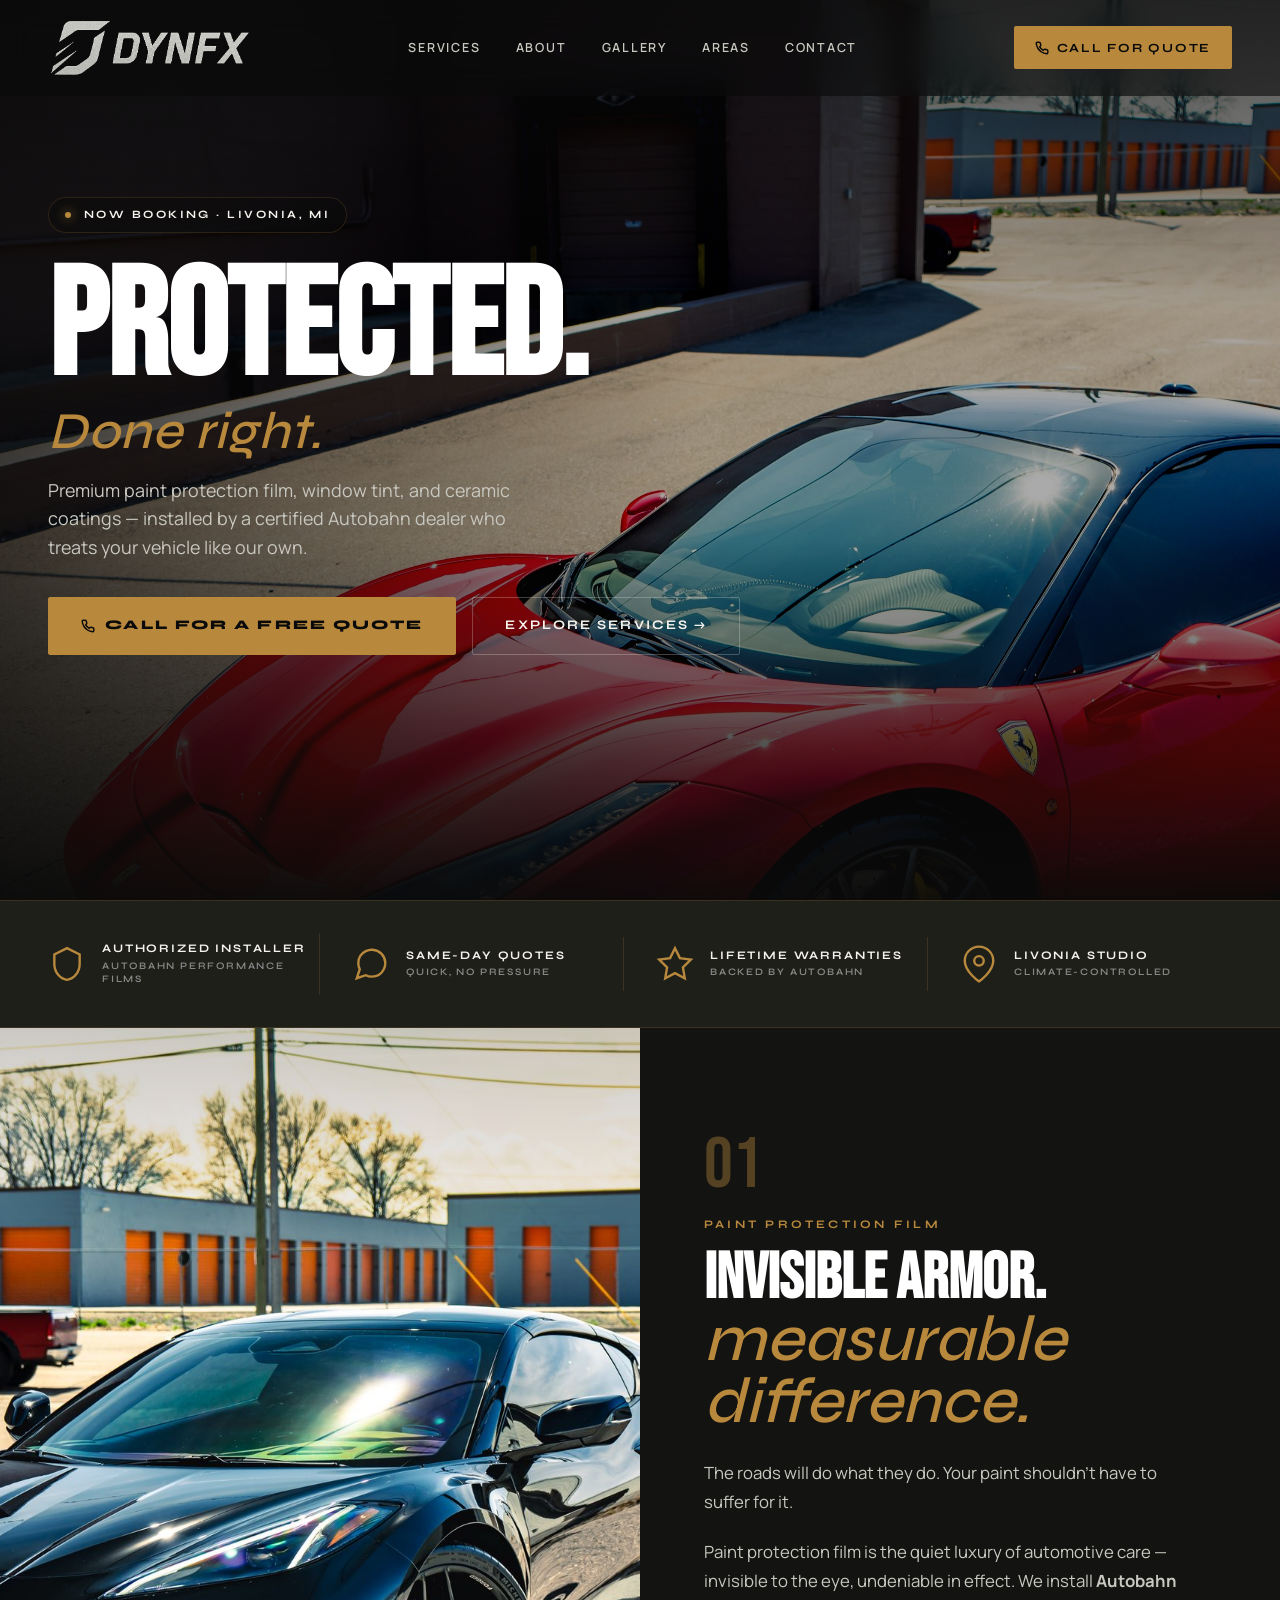
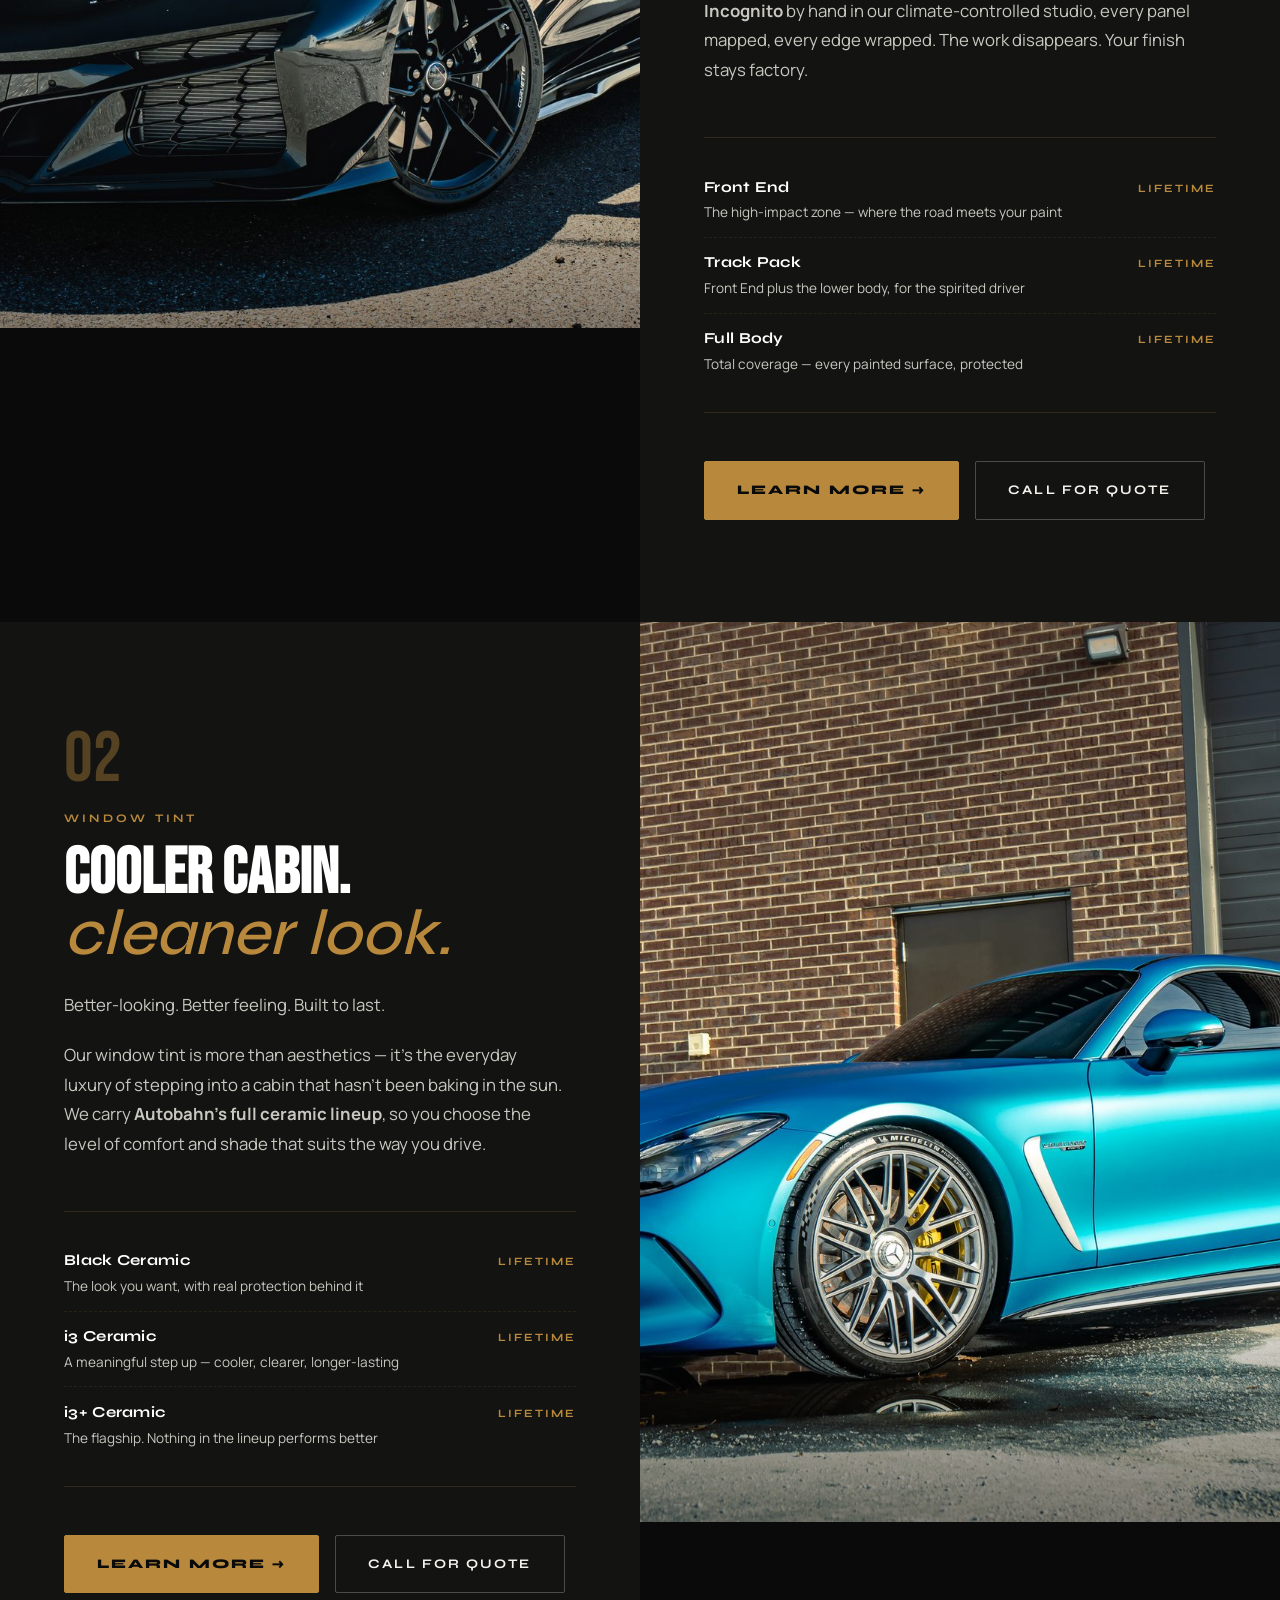
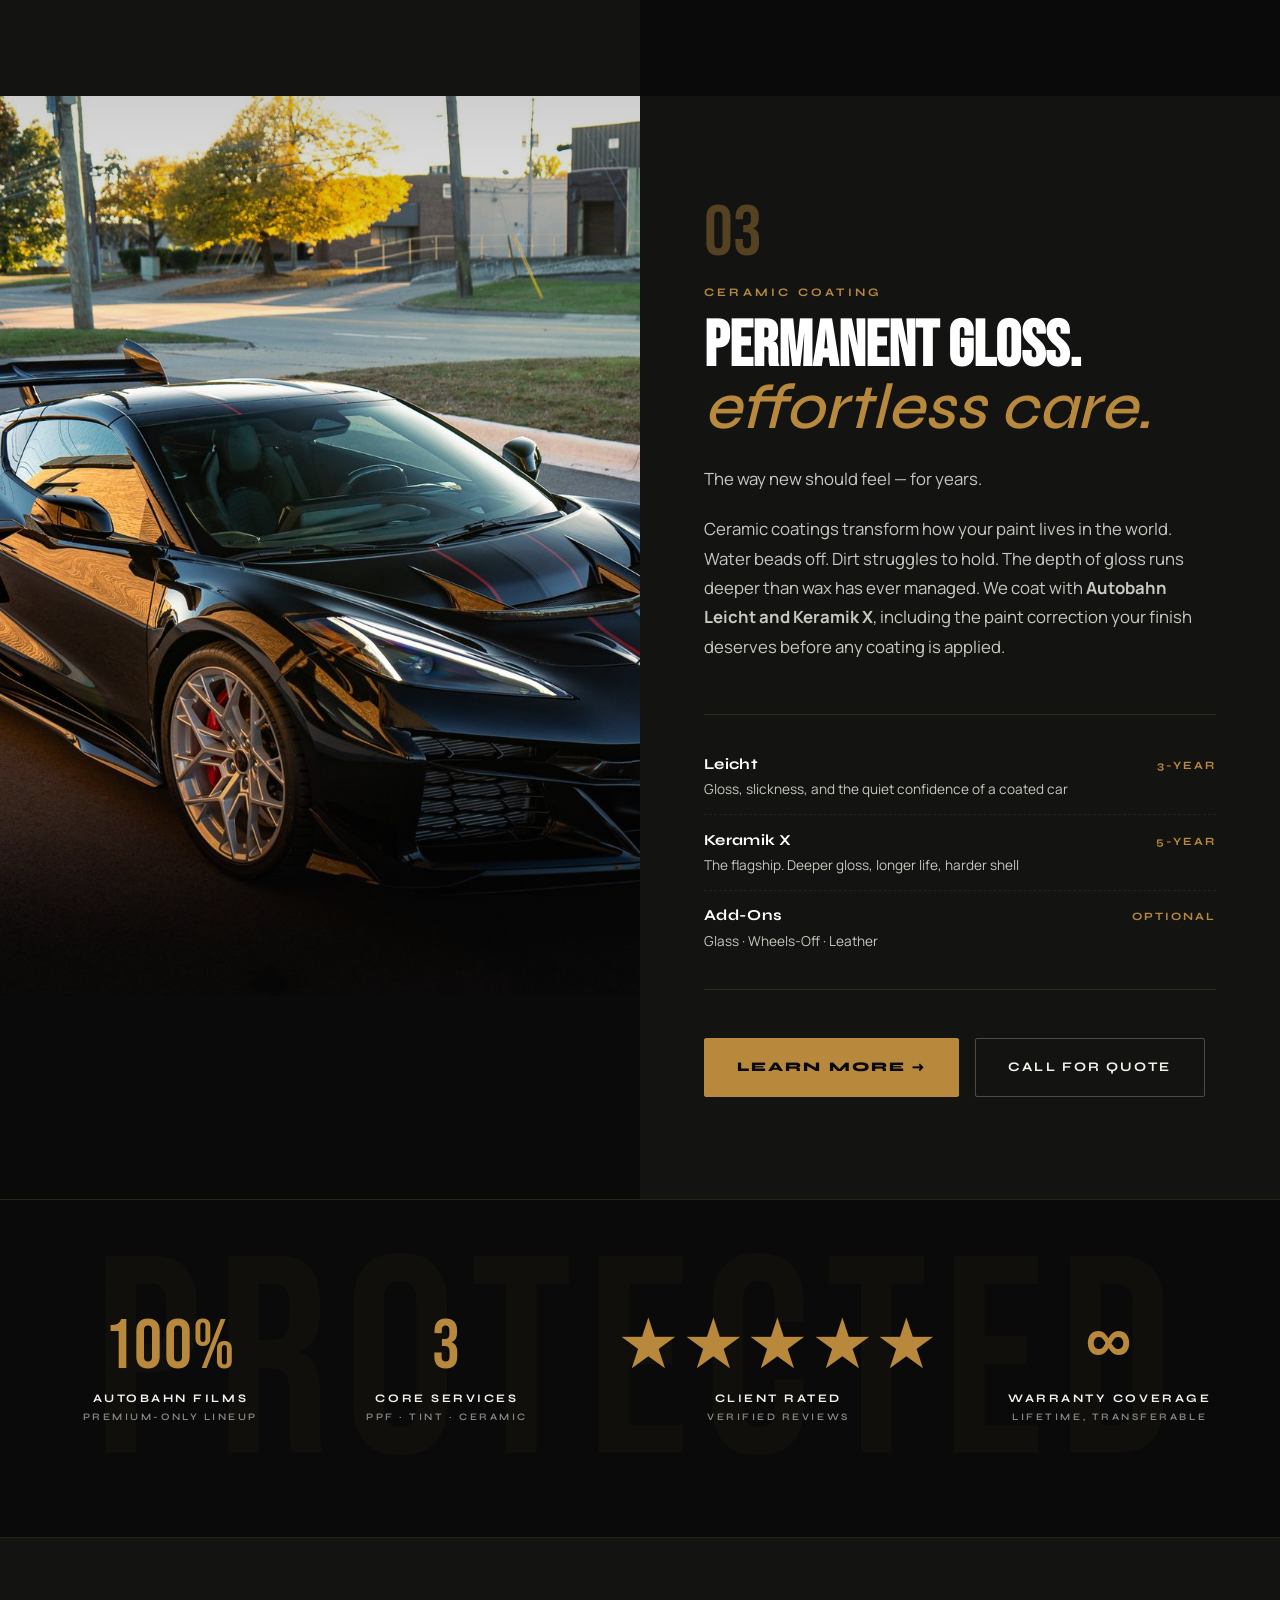
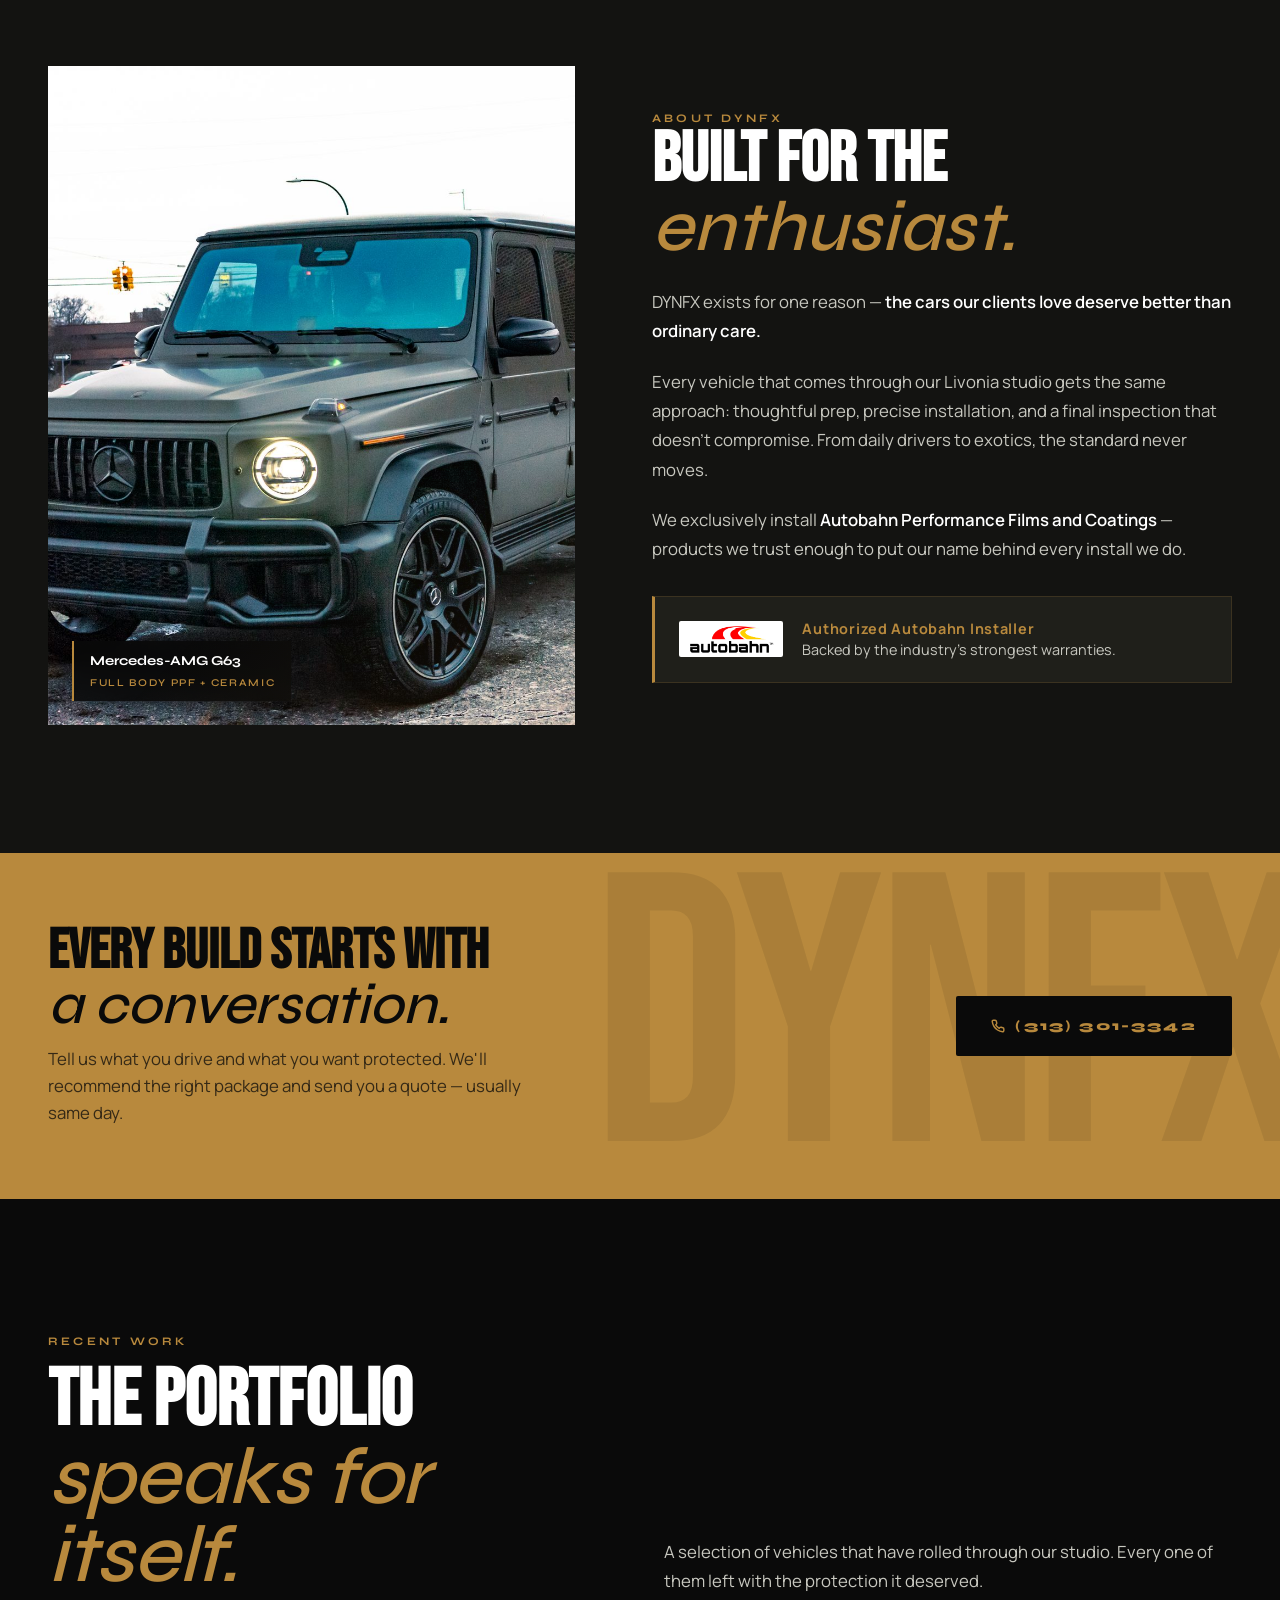
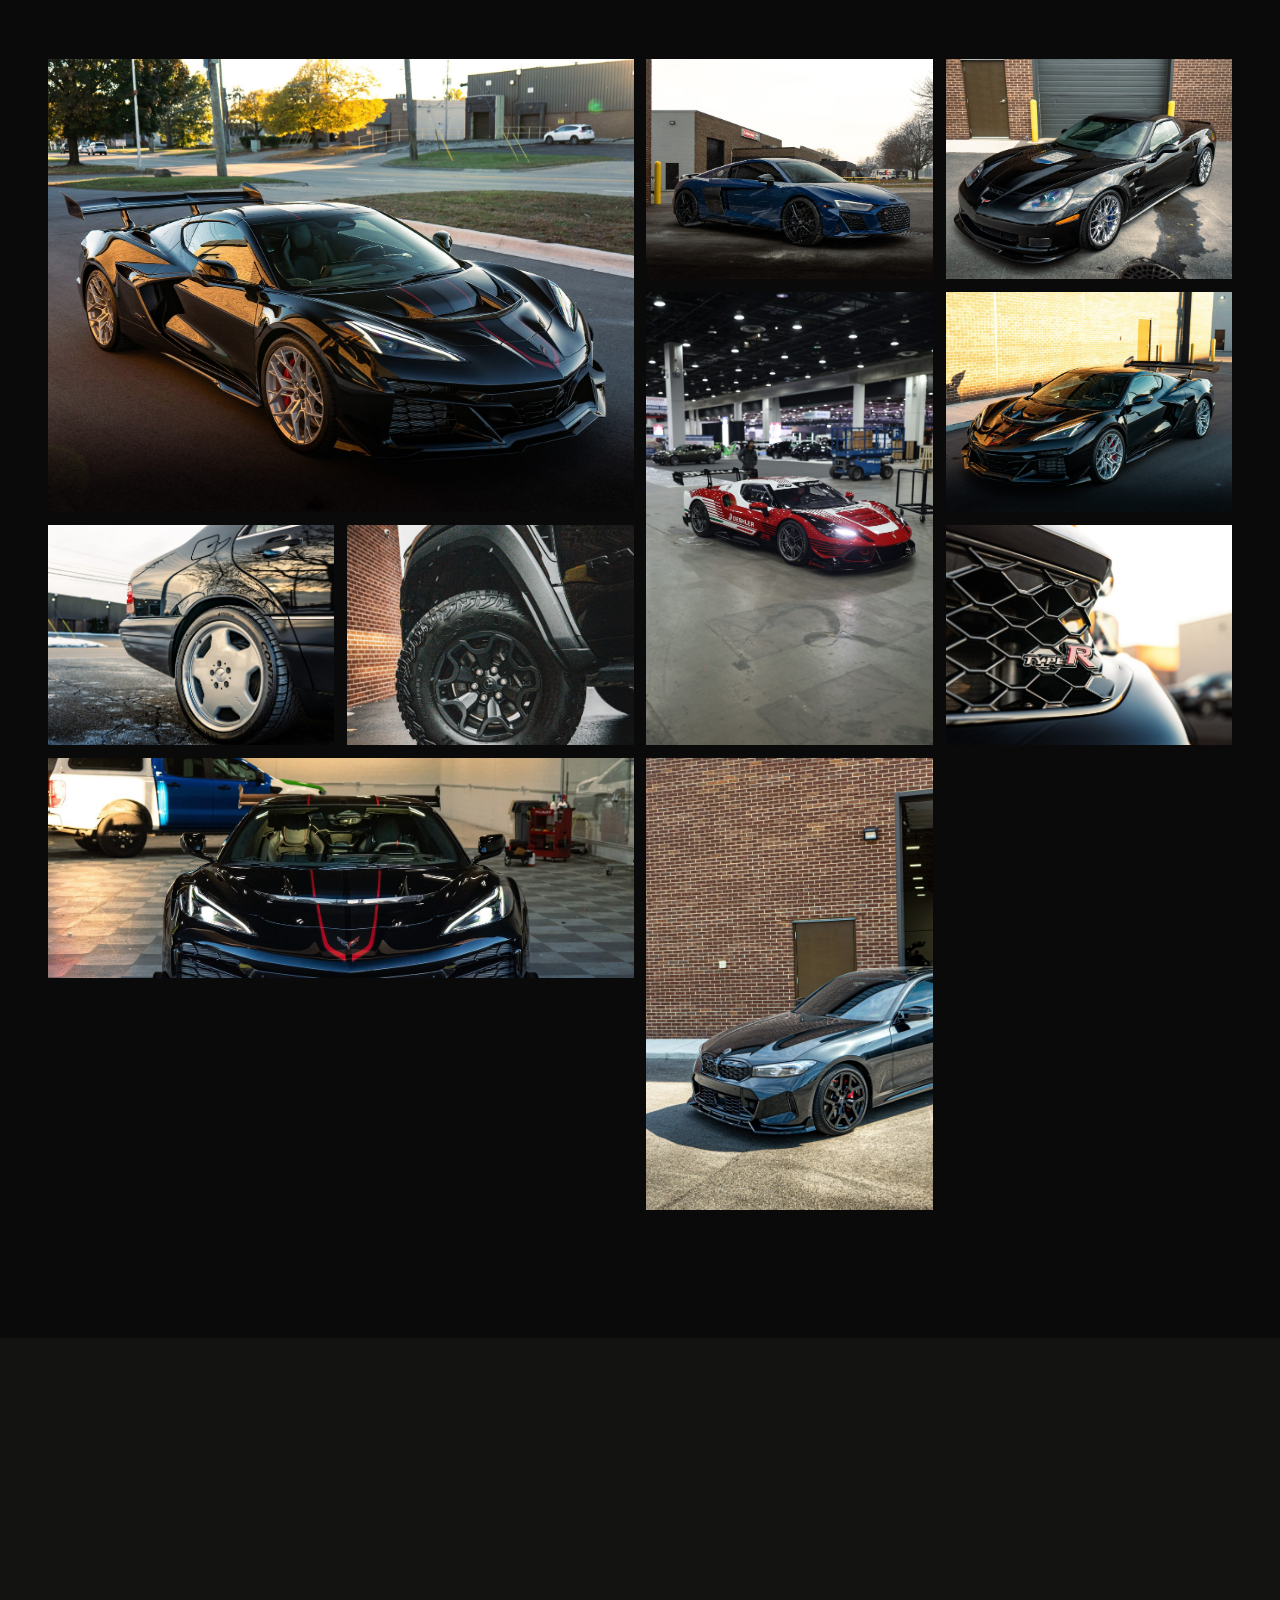
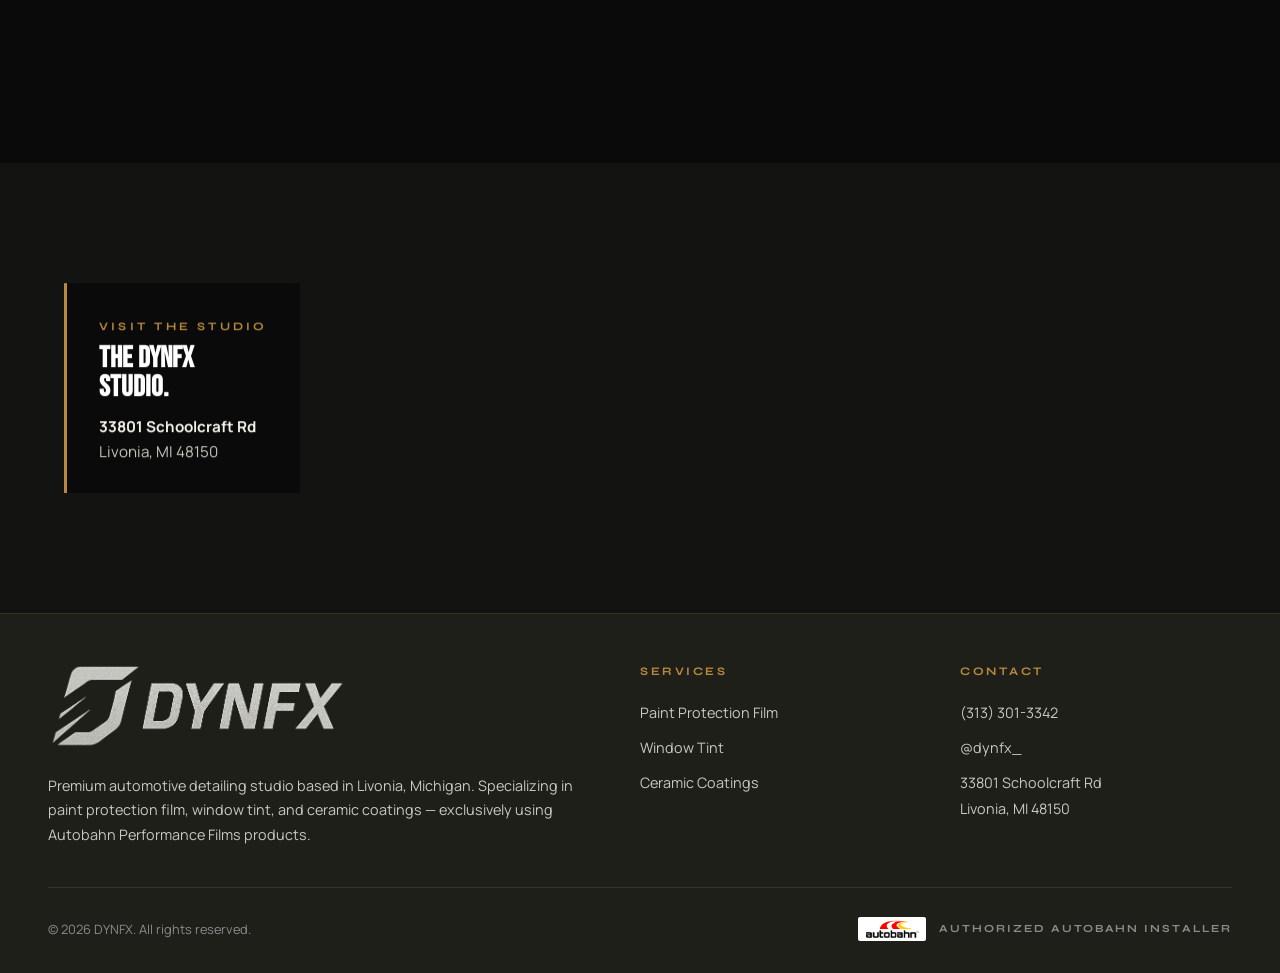
==== index.html @ ee7deae3 "Add files via upload" ====
<!DOCTYPE html>
<html lang="en">
<head>
<meta charset="UTF-8">
<meta name="viewport" content="width=device-width, initial-scale=1.0">
<title>DYNFX — Paint Protection, Window Tint & Ceramic Coatings | Livonia, MI</title>
<meta name="description" content="DYNFX is Livonia's premier automotive detailing studio. Authorized Autobahn installer specializing in paint protection film, window tint, and ceramic coatings.">
<meta name="keywords" content="paint protection film, ppf, window tint, ceramic coating, autobahn, livonia, michigan, detailing, automotive">
<meta name="author" content="DYNFX">
<meta name="robots" content="index, follow">
<link rel="canonical" href="https://dynfx.com/">

<!-- Open Graph (for sharing on Facebook, iMessage, etc.) -->
<meta property="og:type" content="website">
<meta property="og:title" content="DYNFX — Paint Protection, Window Tint & Ceramic Coatings | Livonia, MI">
<meta property="og:description" content="Livonia's premier automotive detailing studio. Authorized Autobahn installer.">
<meta property="og:url" content="https://dynfx.com/">
<meta property="og:image" content="https://dynfx.com/images/hero-ferrari.jpg">
<meta property="og:locale" content="en_US">
<meta property="og:site_name" content="DYNFX">

<!-- Twitter Card -->
<meta name="twitter:card" content="summary_large_image">
<meta name="twitter:title" content="DYNFX — Paint Protection, Window Tint & Ceramic Coatings">
<meta name="twitter:description" content="Livonia's premier automotive detailing studio. Authorized Autobahn installer.">
<meta name="twitter:image" content="https://dynfx.com/images/hero-ferrari.jpg">

<!-- LocalBusiness Schema -->
<script type="application/ld+json">
{
  "@context": "https://schema.org",
  "@type": "AutomotiveBusiness",
  "@id": "https://dynfx.com/#business",
  "name": "DYNFX",
  "image": "https://dynfx.com/images/hero-ferrari.jpg",
  "url": "https://dynfx.com",
  "telephone": "+1-313-301-3342",
  "priceRange": "$$$",
  "address": {
    "@type": "PostalAddress",
    "streetAddress": "33801 Schoolcraft Rd",
    "addressLocality": "Livonia",
    "addressRegion": "MI",
    "postalCode": "48150",
    "addressCountry": "US"
  },
  "geo": {
    "@type": "GeoCoordinates",
    "latitude": "42.3838",
    "longitude": "-83.4017"
  },
  "openingHoursSpecification": [
    {
      "@type": "OpeningHoursSpecification",
      "dayOfWeek": ["Monday", "Tuesday", "Wednesday", "Thursday", "Friday"],
      "opens": "09:00",
      "closes": "18:00"
    },
    {
      "@type": "OpeningHoursSpecification",
      "dayOfWeek": "Saturday",
      "opens": "10:00",
      "closes": "16:00",
      "description": "By appointment"
    }
  ],
  "sameAs": [
    "https://instagram.com/dynfx_"
  ],
  "areaServed": [
    {"@type": "City", "name": "Livonia"},
    {"@type": "City", "name": "Plymouth"},
    {"@type": "City", "name": "Northville"},
    {"@type": "City", "name": "Westland"},
    {"@type": "City", "name": "Canton"},
    {"@type": "City", "name": "Farmington Hills"},
    {"@type": "City", "name": "Novi"},
    {"@type": "City", "name": "Dearborn"},
    {"@type": "City", "name": "Redford"},
    {"@type": "City", "name": "Garden City"},
    {"@type": "City", "name": "South Lyon"},
    {"@type": "City", "name": "Ann Arbor"}
  ],
  "hasOfferCatalog": {
    "@type": "OfferCatalog",
    "name": "DYNFX Services",
    "itemListElement": [
      {
        "@type": "Offer",
        "itemOffered": {
          "@type": "Service",
          "name": "Paint Protection Film",
          "description": "Self-healing paint protection film installation. Front End, Track Pack, and Full Body coverage tiers using Autobahn Incognito PPF.",
          "provider": {"@id": "https://dynfx.com/#business"}
        }
      },
      {
        "@type": "Offer",
        "itemOffered": {
          "@type": "Service",
          "name": "Window Tint",
          "description": "Premium ceramic window tint installation. Black Ceramic, i3, and i3+ tiers from Autobahn Performance Films.",
          "provider": {"@id": "https://dynfx.com/#business"}
        }
      },
      {
        "@type": "Offer",
        "itemOffered": {
          "@type": "Service",
          "name": "Ceramic Coating",
          "description": "Professional ceramic coating application. Leicht 3-year and Keramik X 5-year coverage with optional add-ons for glass, wheels, and leather.",
          "provider": {"@id": "https://dynfx.com/#business"}
        }
      }
    ]
  }
}
</script>

<!-- FAQ Schema -->
<script type="application/ld+json">
{
  "@context": "https://schema.org",
  "@type": "FAQPage",
  "mainEntity": [
    {
      "@type": "Question",
      "name": "How long does a PPF install take?",
      "acceptedAnswer": {
        "@type": "Answer",
        "text": "Front End packages are typically a single day. Track Pack runs about two days. Full Body coverage takes between three and five days, depending on the vehicle. We provide an exact timeline with every quote."
      }
    },
    {
      "@type": "Question",
      "name": "Why Autobahn?",
      "acceptedAnswer": {
        "@type": "Answer",
        "text": "Autobahn Performance Films offer one of the strongest warranties in the industry — lifetime, transferable, with a no-fault clause. The products genuinely perform, and we use what we believe in."
      }
    },
    {
      "@type": "Question",
      "name": "Do you do paint correction?",
      "acceptedAnswer": {
        "@type": "Answer",
        "text": "Yes. Paint correction is included with every ceramic coating service, tailored to the vehicle's condition. We do not apply a coating onto a flawed surface."
      }
    },
    {
      "@type": "Question",
      "name": "Can I drop off and pick up later?",
      "acceptedAnswer": {
        "@type": "Answer",
        "text": "Yes. Most clients drop off in the morning and pick up at completion. For multi-day work, we coordinate scheduling around the client."
      }
    },
    {
      "@type": "Question",
      "name": "How much does ceramic coating, PPF, or window tint cost?",
      "acceptedAnswer": {
        "@type": "Answer",
        "text": "Pricing depends on the vehicle, package, and condition. We do not publish prices because every job is different, but we quote quickly. Most clients receive a quote the same day they call."
      }
    }
  ]
}
</script>

<!-- Breadcrumb Schema -->
<script type="application/ld+json">
{
  "@context": "https://schema.org",
  "@type": "WebSite",
  "name": "DYNFX",
  "url": "https://dynfx.com",
  "potentialAction": {
    "@type": "SearchAction",
    "target": "https://dynfx.com/?s={search_term_string}",
    "query-input": "required name=search_term_string"
  }
}
</script>

<link rel="preconnect" href="https://fonts.googleapis.com">
<link rel="preconnect" href="https://fonts.gstatic.com" crossorigin>
<link href="https://fonts.googleapis.com/css2?family=Bebas+Neue&family=Manrope:wght@300;400;500;600;700;800&family=Syne:wght@500;700;800&display=swap" rel="stylesheet">

<style>
  :root {
    --black: #0a0a0a;
    --near-black: #131311;
    --card-bg: #1f1f1a;
    --card-bg-2: #1a1a17;
    --gold: #b8893d;
    --gold-bright: #d4a855;
    --cream: #f5f2ec;
    --white: #ffffff;
    --mid: #8a8a8a;
    --light-gray: #c8c8c0;
    --line: rgba(184, 137, 61, 0.18);

    --f-display: 'Bebas Neue', sans-serif;
    --f-accent: 'Syne', sans-serif;
    --f-body: 'Manrope', system-ui, sans-serif;

    --max: 1440px;
    --pad: clamp(1.25rem, 4vw, 3rem);
  }

  *, *::before, *::after { box-sizing: border-box; margin: 0; padding: 0; }
  html { scroll-behavior: smooth; -webkit-text-size-adjust: 100%; }
  body {
    font-family: var(--f-body);
    background: var(--black);
    color: var(--cream);
    line-height: 1.6;
    overflow-x: hidden;
    -webkit-font-smoothing: antialiased;
  }
  img { max-width: 100%; display: block; }
  a { color: inherit; text-decoration: none; }

  .container { max-width: var(--max); margin: 0 auto; padding: 0 var(--pad); }

  .eyebrow {
    font-family: var(--f-accent);
    font-weight: 700;
    font-size: 0.72rem;
    letter-spacing: 0.28em;
    text-transform: uppercase;
    color: var(--gold);
  }

  /* ==================== HEADER ==================== */
  .site-header {
    position: fixed; top: 0; left: 0; right: 0;
    z-index: 100;
    padding: 1.1rem var(--pad);
    backdrop-filter: blur(16px);
    -webkit-backdrop-filter: blur(16px);
    background: rgba(10, 10, 10, 0.6);
    border-bottom: 1px solid transparent;
    transition: all 0.3s;
  }
  .site-header.scrolled {
    padding: 0.7rem var(--pad);
    background: rgba(10, 10, 10, 0.92);
    border-bottom-color: var(--line);
  }
  .header-inner {
    max-width: var(--max);
    margin: 0 auto;
    display: flex;
    align-items: center;
    justify-content: space-between;
    gap: 2rem;
  }
  .brand {
    display: inline-flex;
    align-items: center;
    height: 60px;
  }
  .brand img {
    height: 100%;
    width: auto;
    transition: height 0.3s;
  }
  .site-header.scrolled .brand { height: 48px; }
  .nav { display: flex; gap: 2.2rem; align-items: center; }
  .nav a {
    font-size: 0.78rem;
    font-weight: 600;
    letter-spacing: 0.14em;
    text-transform: uppercase;
    color: var(--light-gray);
    transition: color 0.2s;
  }
  .nav a:hover { color: var(--gold-bright); }

  .btn-quote-header {
    display: inline-flex;
    align-items: center;
    gap: 0.5rem;
    padding: 0.7rem 1.3rem;
    background: var(--gold);
    color: var(--black);
    font-family: var(--f-accent);
    font-size: 0.78rem;
    font-weight: 700;
    letter-spacing: 0.14em;
    text-transform: uppercase;
    border-radius: 2px;
    transition: all 0.25s;
  }
  .btn-quote-header:hover {
    background: var(--gold-bright);
    transform: translateY(-1px);
    box-shadow: 0 8px 24px rgba(184, 137, 61, 0.3);
  }

  .menu-toggle {
    display: none; background: none; border: none;
    width: 30px; height: 24px; position: relative; cursor: pointer;
  }
  .menu-toggle span {
    position: absolute; left: 0;
    width: 100%; height: 2px;
    background: var(--cream); transition: 0.3s;
  }
  .menu-toggle span:nth-child(1) { top: 3px; }
  .menu-toggle span:nth-child(2) { top: 11px; }
  .menu-toggle span:nth-child(3) { top: 19px; }
  .menu-toggle.open span:nth-child(1) { top: 11px; transform: rotate(45deg); }
  .menu-toggle.open span:nth-child(2) { opacity: 0; }
  .menu-toggle.open span:nth-child(3) { top: 11px; transform: rotate(-45deg); }

  /* ==================== HERO ==================== */
  .hero {
    position: relative;
    min-height: 100vh;
    min-height: 100svh;
    display: flex;
    align-items: center;
    overflow: hidden;
    padding-top: 5rem;
  }
  .hero-image {
    position: absolute; inset: 0; z-index: 0;
  }
  .hero-image img {
    width: 100%; height: 100%;
    object-fit: cover;
    object-position: center 35%;
    filter: brightness(0.65) contrast(1.1) saturate(1.05);
  }
  .hero-image::after {
    content: '';
    position: absolute; inset: 0;
    background:
      linear-gradient(180deg, rgba(10,10,10,0.6) 0%, transparent 35%, transparent 60%, rgba(10,10,10,0.95) 100%),
      linear-gradient(90deg, rgba(10,10,10,0.7) 0%, transparent 55%);
  }

  .hero-content {
    position: relative; z-index: 2;
    max-width: var(--max);
    margin: 0 auto;
    padding: 0 var(--pad);
    width: 100%;
  }

  .hero-eyebrow {
    display: inline-flex;
    align-items: center;
    gap: 0.8rem;
    margin-bottom: 1.8rem;
    padding: 0.5rem 1rem 0.5rem 0.5rem;
    background: rgba(10,10,10,0.5);
    border: 1px solid var(--line);
    border-radius: 50px;
    backdrop-filter: blur(8px);
    animation: fadeUp 0.8s 0.1s both;
  }
  .hero-eyebrow::before {
    content: '';
    width: 6px; height: 6px;
    background: var(--gold);
    border-radius: 50%;
    box-shadow: 0 0 12px var(--gold);
    margin-left: 0.5rem;
    animation: pulse 2s infinite;
  }
  .hero-eyebrow span {
    font-family: var(--f-accent);
    font-size: 0.7rem;
    font-weight: 700;
    letter-spacing: 0.22em;
    text-transform: uppercase;
    color: var(--cream);
  }

  .hero h1 {
    font-family: var(--f-display);
    font-size: clamp(4rem, 12vw, 9.5rem);
    line-height: 0.9;
    letter-spacing: -0.005em;
    color: var(--white);
    margin-bottom: 1.3rem;
    text-transform: uppercase;
    animation: fadeUp 0.9s 0.25s both;
  }
  .hero h1 .accent {
    display: block;
    color: var(--gold);
    font-style: italic;
    font-family: var(--f-accent);
    font-size: 0.34em;
    font-weight: 500;
    letter-spacing: 0.02em;
    text-transform: none;
    margin-top: 0.6rem;
  }
  .hero-sub {
    max-width: 44ch;
    font-size: clamp(1rem, 1.4vw, 1.15rem);
    color: var(--light-gray);
    margin-bottom: 2.2rem;
    animation: fadeUp 0.9s 0.4s both;
  }
  .hero-cta-row {
    display: flex;
    gap: 1rem;
    flex-wrap: wrap;
    animation: fadeUp 0.9s 0.55s both;
  }

  .btn-primary {
    display: inline-flex;
    align-items: center;
    gap: 0.65rem;
    padding: 1.1rem 2rem;
    background: var(--gold);
    color: var(--black);
    font-family: var(--f-accent);
    font-size: 0.82rem;
    font-weight: 800;
    letter-spacing: 0.16em;
    text-transform: uppercase;
    border-radius: 2px;
    transition: all 0.25s;
    border: 1px solid var(--gold);
  }
  .btn-primary:hover {
    background: var(--gold-bright);
    transform: translateY(-2px);
    box-shadow: 0 12px 32px rgba(184, 137, 61, 0.35);
  }
  .btn-secondary {
    display: inline-flex;
    align-items: center;
    gap: 0.65rem;
    padding: 1.1rem 2rem;
    background: transparent;
    color: var(--cream);
    font-family: var(--f-accent);
    font-size: 0.82rem;
    font-weight: 700;
    letter-spacing: 0.16em;
    text-transform: uppercase;
    border: 1px solid rgba(245, 242, 236, 0.25);
    border-radius: 2px;
    transition: all 0.25s;
  }
  .btn-secondary:hover {
    border-color: var(--gold);
    color: var(--gold-bright);
  }

  /* ==================== TRUST STRIP ==================== */
  .trust-strip {
    background: var(--card-bg);
    border-top: 1px solid var(--line);
    border-bottom: 1px solid var(--line);
    padding: 2rem 0;
  }
  .trust-grid {
    display: grid;
    grid-template-columns: repeat(4, 1fr);
    gap: 2rem;
    align-items: center;
  }
  .trust-item {
    display: flex;
    align-items: center;
    gap: 1rem;
    padding: 0.5rem 0;
    border-right: 1px solid var(--line);
  }
  .trust-item:last-child { border-right: none; }
  .trust-item .icon {
    width: 38px; height: 38px;
    flex-shrink: 0;
    color: var(--gold);
  }
  .trust-item .icon svg { width: 100%; height: 100%; stroke-width: 1.5; }
  .trust-text {
    font-family: var(--f-accent);
    font-size: 0.72rem;
    font-weight: 700;
    letter-spacing: 0.16em;
    text-transform: uppercase;
    color: var(--cream);
    line-height: 1.35;
  }
  .trust-text small {
    display: block;
    font-size: 0.62rem;
    color: var(--mid);
    letter-spacing: 0.18em;
    font-weight: 600;
    margin-top: 0.2rem;
  }

  /* ==================== SECTION HEADERS ==================== */
  section { padding: clamp(4rem, 10vw, 8rem) 0; }
  .section-head {
    display: grid;
    grid-template-columns: 1fr 1fr;
    gap: 3rem;
    align-items: end;
    margin-bottom: clamp(2.5rem, 5vw, 4.5rem);
  }
  .section-head .title h2 {
    font-family: var(--f-display);
    font-size: clamp(2.5rem, 6.5vw, 5rem);
    line-height: 0.95;
    color: var(--white);
    text-transform: uppercase;
  }
  .section-head .title h2 .italic {
    font-family: var(--f-accent);
    font-style: italic;
    font-weight: 500;
    color: var(--gold);
    text-transform: none;
    letter-spacing: -0.01em;
  }
  .section-head .eyebrow { margin-bottom: 0.8rem; display: inline-block; }
  .section-head .sub { color: var(--light-gray); font-size: 1.05rem; line-height: 1.7; }

  /* ==================== SERVICES — STICKY SCROLL ==================== */
  .services-wrap { background: var(--near-black); padding-bottom: 0; }

  .service-row {
    display: grid;
    grid-template-columns: 1fr 1fr;
    gap: 0;
    min-height: 100vh;
    align-items: stretch;
  }
  .service-row.reverse .service-image-col { order: 2; }
  .service-row.reverse .service-text-col { order: 1; }

  .service-image-col {
    position: relative;
    overflow: hidden;
    background: var(--black);
  }
  .service-image-col .sticky-img {
    position: sticky;
    top: 0;
    height: 100vh;
    width: 100%;
    overflow: hidden;
  }
  .service-image-col .sticky-img img {
    width: 100%; height: 100%;
    object-fit: cover;
    transition: transform 1.2s ease;
  }
  .service-image-col .sticky-img::after {
    content: '';
    position: absolute; inset: 0;
    background: linear-gradient(180deg, rgba(10,10,10,0.2) 0%, transparent 30%, transparent 70%, rgba(10,10,10,0.5) 100%);
  }

  .service-text-col {
    padding: clamp(4rem, 8vw, 7rem) clamp(2rem, 5vw, 4rem);
    display: flex;
    flex-direction: column;
    justify-content: center;
  }

  .service-num {
    font-family: var(--f-display);
    font-size: 4.5rem;
    line-height: 1;
    color: var(--gold);
    opacity: 0.4;
    margin-bottom: 0.8rem;
  }
  .service-title-tag {
    font-family: var(--f-accent);
    font-size: 0.72rem;
    font-weight: 700;
    letter-spacing: 0.28em;
    text-transform: uppercase;
    color: var(--gold);
    margin-bottom: 1rem;
  }
  .service-row h3 {
    font-family: var(--f-display);
    font-size: clamp(2.5rem, 5vw, 4rem);
    line-height: 0.95;
    color: var(--white);
    margin-bottom: 1.5rem;
    text-transform: uppercase;
  }
  .service-row h3 .italic {
    font-family: var(--f-accent);
    font-style: italic;
    font-weight: 500;
    color: var(--gold);
    text-transform: none;
  }
  .service-row p {
    color: var(--light-gray);
    font-size: 1.05rem;
    line-height: 1.75;
    margin-bottom: 1.3rem;
    max-width: 50ch;
  }
  .service-tiers {
    margin: 2rem 0;
    border-top: 1px solid var(--line);
    border-bottom: 1px solid var(--line);
    padding: 1.5rem 0;
  }
  .service-tier {
    padding: 0.8rem 0;
    display: grid;
    grid-template-columns: 1fr auto;
    gap: 1rem;
    align-items: baseline;
    border-bottom: 1px dashed rgba(184, 137, 61, 0.12);
  }
  .service-tier:last-child { border-bottom: none; }
  .service-tier-name {
    font-family: var(--f-accent);
    font-weight: 700;
    font-size: 0.95rem;
    color: var(--white);
    letter-spacing: 0.02em;
  }
  .service-tier-name small {
    display: block;
    font-family: var(--f-body);
    font-weight: 400;
    color: var(--light-gray);
    font-size: 0.85rem;
    letter-spacing: 0;
    margin-top: 0.2rem;
  }
  .service-tier-meta {
    font-family: var(--f-accent);
    font-size: 0.7rem;
    font-weight: 700;
    letter-spacing: 0.18em;
    text-transform: uppercase;
    color: var(--gold);
  }

  .service-row .cta-row {
    display: flex;
    gap: 1rem;
    flex-wrap: wrap;
    margin-top: 1rem;
  }

  /* ==================== STATS BANNER ==================== */
  .stats-banner {
    background: var(--black);
    padding: clamp(4rem, 8vw, 6rem) 0;
    border-top: 1px solid var(--line);
    border-bottom: 1px solid var(--line);
    position: relative;
    overflow: hidden;
  }
  .stats-banner::before {
    content: 'PROTECTED';
    position: absolute;
    left: 50%;
    top: 50%;
    transform: translate(-50%, -50%);
    font-family: var(--f-display);
    font-size: clamp(8rem, 22vw, 18rem);
    color: rgba(184, 137, 61, 0.04);
    letter-spacing: 0.05em;
    pointer-events: none;
    white-space: nowrap;
  }
  .stats-grid {
    position: relative;
    display: grid;
    grid-template-columns: repeat(4, 1fr);
    gap: 2rem;
    text-align: center;
  }
  .stat-block { padding: 1rem; }
  .stat-num {
    font-family: var(--f-display);
    font-size: clamp(3rem, 5.5vw, 4.8rem);
    line-height: 1;
    color: var(--gold);
    letter-spacing: 0.02em;
    margin-bottom: 0.5rem;
  }
  .stat-label {
    font-family: var(--f-accent);
    font-size: 0.72rem;
    font-weight: 700;
    letter-spacing: 0.22em;
    text-transform: uppercase;
    color: var(--cream);
    line-height: 1.4;
  }
  .stat-label small {
    display: block;
    color: var(--mid);
    font-weight: 600;
    margin-top: 0.3rem;
    font-size: 0.62rem;
  }

  /* ==================== ABOUT ==================== */
  .about {
    background: var(--near-black);
    position: relative;
  }
  .about-grid {
    display: grid;
    grid-template-columns: 1fr 1.1fr;
    gap: clamp(2.5rem, 6vw, 5rem);
    align-items: center;
  }
  .about-img {
    position: relative;
    aspect-ratio: 4/5;
    overflow: hidden;
  }
  .about-img img { width: 100%; height: 100%; object-fit: cover; }
  .about-img::after {
    content: '';
    position: absolute; inset: 0;
    background: linear-gradient(135deg, transparent 60%, rgba(184, 137, 61, 0.12));
  }
  .about-img-label {
    position: absolute;
    bottom: 1.5rem; left: 1.5rem;
    background: rgba(10,10,10,0.85);
    padding: 0.6rem 1rem;
    border-left: 2px solid var(--gold);
    backdrop-filter: blur(8px);
  }
  .about-img-label .name {
    font-family: var(--f-accent);
    font-weight: 700;
    font-size: 0.85rem;
    color: var(--white);
  }
  .about-img-label .meta {
    font-family: var(--f-accent);
    font-size: 0.65rem;
    font-weight: 600;
    letter-spacing: 0.16em;
    color: var(--gold);
    text-transform: uppercase;
    margin-top: 0.2rem;
  }
  .about-content h2 {
    font-family: var(--f-display);
    font-size: clamp(2.5rem, 5.5vw, 4.5rem);
    line-height: 0.95;
    color: var(--white);
    margin-bottom: 1.5rem;
    text-transform: uppercase;
  }
  .about-content h2 .italic {
    font-family: var(--f-accent);
    font-style: italic;
    font-weight: 500;
    color: var(--gold);
    text-transform: none;
  }
  .about-content p {
    color: var(--light-gray);
    font-size: 1.05rem;
    line-height: 1.75;
    margin-bottom: 1.3rem;
  }
  .about-content p strong { color: var(--white); font-weight: 600; }
  .autobahn-credit {
    display: flex;
    align-items: center;
    gap: 1.2rem;
    padding: 1.3rem 1.5rem;
    background: var(--card-bg);
    border: 1px solid var(--line);
    border-left: 3px solid var(--gold);
    margin-top: 2rem;
  }
  .autobahn-credit img { height: 36px; width: auto; background: white; padding: 4px 8px; border-radius: 2px; }
  .autobahn-credit-text { font-size: 0.9rem; color: var(--light-gray); line-height: 1.5; }
  .autobahn-credit-text strong { color: var(--gold); display: block; font-weight: 700; letter-spacing: 0.05em; }

  /* ==================== GALLERY ==================== */
  .gallery { background: var(--black); }
  .gallery-grid {
    display: grid;
    grid-template-columns: repeat(4, 1fr);
    grid-auto-rows: 220px;
    gap: 0.8rem;
  }
  .gal-item {
    overflow: hidden;
    position: relative;
    cursor: pointer;
  }
  .gal-item img {
    width: 100%; height: 100%;
    object-fit: cover;
    transition: transform 0.8s cubic-bezier(0.22, 1, 0.36, 1), filter 0.4s;
    filter: saturate(0.95);
  }
  .gal-item:hover img { transform: scale(1.05); filter: saturate(1.15); }
  .gal-item::after {
    content: '';
    position: absolute; inset: 0;
    background: linear-gradient(180deg, transparent 65%, rgba(10,10,10,0.5));
    opacity: 0;
    transition: opacity 0.3s;
  }
  .gal-item:hover::after { opacity: 1; }
  .gal-item.wide { grid-column: span 2; }
  .gal-item.tall { grid-row: span 2; }
  .gal-item.big { grid-column: span 2; grid-row: span 2; }

  /* ==================== AREAS / FAQ ==================== */
  .areas-faq {
    background: var(--near-black);
  }
  .areas-faq-grid {
    display: grid;
    grid-template-columns: 1fr 1.4fr;
    gap: clamp(2.5rem, 6vw, 5rem);
  }
  .areas-list {
    display: grid;
    grid-template-columns: 1fr 1fr;
    gap: 0.5rem;
    margin-top: 2rem;
  }
  .areas-list li {
    list-style: none;
    padding: 0.7rem 0;
    border-bottom: 1px solid var(--line);
    color: var(--cream);
    font-size: 0.9rem;
    display: flex;
    align-items: center;
    gap: 0.6rem;
  }
  .areas-list li::before {
    content: '◆';
    color: var(--gold);
    font-size: 0.55rem;
  }
  .areas-faq h3 {
    font-family: var(--f-display);
    font-size: clamp(2rem, 4.5vw, 3.5rem);
    line-height: 0.95;
    color: var(--white);
    margin-bottom: 1rem;
    text-transform: uppercase;
  }
  .areas-faq h3 .italic {
    font-family: var(--f-accent);
    font-style: italic;
    font-weight: 500;
    color: var(--gold);
    text-transform: none;
  }
  .areas-faq p { color: var(--light-gray); font-size: 1rem; line-height: 1.7; }

  .faq {
    margin-top: 2rem;
    border-top: 1px solid var(--line);
  }
  .faq-item {
    border-bottom: 1px solid var(--line);
  }
  .faq-q {
    width: 100%;
    background: none; border: none;
    text-align: left;
    padding: 1.5rem 0;
    color: var(--white);
    font-family: var(--f-accent);
    font-size: 1rem;
    font-weight: 600;
    cursor: pointer;
    display: flex;
    justify-content: space-between;
    align-items: center;
    gap: 1rem;
    letter-spacing: 0.01em;
    transition: color 0.2s;
  }
  .faq-q:hover { color: var(--gold-bright); }
  .faq-q .plus {
    flex-shrink: 0;
    width: 1.5rem;
    height: 1.5rem;
    border: 1px solid var(--gold);
    border-radius: 50%;
    position: relative;
    transition: transform 0.3s;
  }
  .faq-q .plus::before, .faq-q .plus::after {
    content: '';
    position: absolute;
    top: 50%; left: 50%;
    width: 8px; height: 1px;
    background: var(--gold);
    transform: translate(-50%, -50%);
  }
  .faq-q .plus::after { transform: translate(-50%, -50%) rotate(90deg); transition: transform 0.3s; }
  .faq-item.open .faq-q .plus { transform: rotate(45deg); }
  .faq-item.open .faq-q { color: var(--gold); }
  .faq-a {
    max-height: 0;
    overflow: hidden;
    transition: max-height 0.4s ease;
  }
  .faq-a-inner {
    padding-bottom: 1.5rem;
    color: var(--light-gray);
    font-size: 0.95rem;
    line-height: 1.75;
    max-width: 65ch;
  }
  .faq-item.open .faq-a { max-height: 300px; }

  /* ==================== QUOTE BANNER (CTA) ==================== */
  .quote-banner {
    background: var(--gold);
    color: var(--black);
    padding: clamp(3rem, 6vw, 4.5rem) 0;
    position: relative;
    overflow: hidden;
  }
  .quote-banner::before {
    content: 'DYNFX';
    position: absolute;
    right: -2%;
    top: 50%;
    transform: translateY(-50%);
    font-family: var(--f-display);
    font-size: clamp(10rem, 30vw, 24rem);
    color: rgba(10,10,10,0.08);
    letter-spacing: -0.02em;
    line-height: 1;
    pointer-events: none;
  }
  .quote-banner-inner {
    position: relative;
    display: grid;
    grid-template-columns: 1fr auto;
    gap: 3rem;
    align-items: center;
  }
  .quote-banner h3 {
    font-family: var(--f-display);
    font-size: clamp(2rem, 5vw, 3.5rem);
    line-height: 0.95;
    color: var(--black);
    text-transform: uppercase;
  }
  .quote-banner h3 .italic {
    font-family: var(--f-accent);
    font-style: italic;
    font-weight: 500;
    text-transform: none;
  }
  .quote-banner p { color: rgba(10,10,10,0.75); margin-top: 0.8rem; font-size: 1.05rem; max-width: 50ch; }
  .btn-banner {
    display: inline-flex;
    align-items: center;
    gap: 0.65rem;
    padding: 1.2rem 2.2rem;
    background: var(--black);
    color: var(--gold);
    font-family: var(--f-accent);
    font-size: 0.85rem;
    font-weight: 800;
    letter-spacing: 0.16em;
    text-transform: uppercase;
    border-radius: 2px;
    transition: all 0.25s;
    white-space: nowrap;
  }
  .btn-banner:hover { background: var(--near-black); transform: translateY(-2px); }

  /* ==================== CONTACT ==================== */
  .contact { background: var(--black); }
  .contact-grid {
    display: grid;
    grid-template-columns: 1.2fr 1fr;
    gap: clamp(2.5rem, 6vw, 5rem);
    align-items: start;
  }
  .contact-info h2 {
    font-family: var(--f-display);
    font-size: clamp(2.5rem, 5.5vw, 4.5rem);
    line-height: 0.95;
    color: var(--white);
    margin-bottom: 1.5rem;
    text-transform: uppercase;
  }
  .contact-info h2 .italic {
    font-family: var(--f-accent);
    font-style: italic;
    font-weight: 500;
    color: var(--gold);
    text-transform: none;
  }
  .contact-info > p {
    color: var(--light-gray);
    font-size: 1.05rem;
    margin-bottom: 2.5rem;
    max-width: 50ch;
  }
  .contact-block {
    padding: 1.3rem 0;
    border-top: 1px solid var(--line);
    display: grid;
    grid-template-columns: 160px 1fr;
    gap: 2rem;
    align-items: center;
  }
  .contact-block:last-child { border-bottom: 1px solid var(--line); }
  .contact-block .label {
    font-family: var(--f-accent);
    font-size: 0.72rem;
    font-weight: 700;
    letter-spacing: 0.22em;
    text-transform: uppercase;
    color: var(--gold);
  }
  .contact-block .val {
    font-family: var(--f-display);
    font-size: 1.35rem;
    letter-spacing: 0.04em;
    color: var(--white);
  }
  .contact-block .val a:hover { color: var(--gold-bright); }
  .contact-block .val.small { font-family: var(--f-body); font-size: 1rem; letter-spacing: 0; font-weight: 500; }

  .contact-card {
    background: var(--card-bg);
    border: 1px solid var(--line);
    padding: clamp(2rem, 4vw, 3rem);
    position: relative;
  }
  .contact-card::before {
    content: '';
    position: absolute;
    top: 0; left: 0;
    width: 40%; height: 3px;
    background: var(--gold);
  }
  .contact-card h3 {
    font-family: var(--f-display);
    font-size: 2rem;
    color: var(--white);
    margin-bottom: 0.5rem;
    text-transform: uppercase;
  }
  .contact-card > p {
    color: var(--light-gray);
    margin-bottom: 1.8rem;
    font-size: 0.95rem;
  }

  /* Form styles */
  .quote-form { display: flex; flex-direction: column; gap: 1.1rem; }
  .form-row { display: grid; grid-template-columns: 1fr 1fr; gap: 1rem; }
  .form-field { display: flex; flex-direction: column; gap: 0.4rem; }
  .form-field label {
    font-family: var(--f-accent);
    font-size: 0.65rem;
    font-weight: 700;
    letter-spacing: 0.22em;
    text-transform: uppercase;
    color: var(--gold);
  }
  .form-field input,
  .form-field select,
  .form-field textarea {
    background: rgba(10, 10, 10, 0.5);
    border: 1px solid rgba(184, 137, 61, 0.25);
    color: var(--cream);
    padding: 0.85rem 1rem;
    font-family: var(--f-body);
    font-size: 0.95rem;
    border-radius: 2px;
    transition: border-color 0.2s, background 0.2s;
    width: 100%;
    -webkit-appearance: none;
    appearance: none;
  }
  .form-field input:focus,
  .form-field select:focus,
  .form-field textarea:focus {
    outline: none;
    border-color: var(--gold);
    background: rgba(10, 10, 10, 0.7);
  }
  .form-field input::placeholder,
  .form-field textarea::placeholder {
    color: var(--mid);
  }
  .form-field select {
    background-image: url("data:image/svg+xml,%3Csvg xmlns='http://www.w3.org/2000/svg' width='12' height='8' viewBox='0 0 12 8' fill='none'%3E%3Cpath d='M1 1l5 5 5-5' stroke='%23b8893d' stroke-width='1.5'/%3E%3C/svg%3E");
    background-repeat: no-repeat;
    background-position: right 1rem center;
    padding-right: 2.5rem;
    cursor: pointer;
  }
  .form-field select option {
    background: var(--card-bg);
    color: var(--cream);
  }
  .form-field textarea {
    resize: vertical;
    min-height: 100px;
    font-family: var(--f-body);
  }

  .form-submit {
    background: var(--gold);
    color: var(--black);
    border: none;
    padding: 1.1rem;
    font-family: var(--f-accent);
    font-size: 0.85rem;
    font-weight: 800;
    letter-spacing: 0.16em;
    text-transform: uppercase;
    border-radius: 2px;
    cursor: pointer;
    transition: all 0.25s;
    margin-top: 0.5rem;
    display: inline-flex;
    align-items: center;
    justify-content: center;
    gap: 0.6rem;
  }
  .form-submit:hover {
    background: var(--gold-bright);
    transform: translateY(-1px);
    box-shadow: 0 8px 24px rgba(184, 137, 61, 0.3);
  }

  .form-or {
    display: flex;
    align-items: center;
    gap: 1rem;
    margin: 0.5rem 0;
    font-family: var(--f-accent);
    font-size: 0.7rem;
    font-weight: 700;
    letter-spacing: 0.22em;
    text-transform: uppercase;
    color: var(--mid);
  }
  .form-or::before, .form-or::after {
    content: '';
    flex: 1;
    height: 1px;
    background: var(--line);
  }

  .form-call {
    display: flex;
    align-items: center;
    justify-content: center;
    gap: 0.6rem;
    padding: 1rem;
    border: 1px solid var(--line);
    color: var(--cream);
    font-family: var(--f-display);
    font-size: 1.4rem;
    letter-spacing: 0.06em;
    border-radius: 2px;
    transition: all 0.2s;
  }
  .form-call:hover {
    border-color: var(--gold);
    color: var(--gold-bright);
  }
  .form-call svg { width: 1.1rem; height: 1.1rem; }

  /* Form success state */
  .form-success {
    text-align: center;
    padding: 2rem 1rem;
    display: none;
  }
  .form-success.show { display: block; }
  .form-success .check {
    width: 56px; height: 56px;
    margin: 0 auto 1.2rem;
    border-radius: 50%;
    background: var(--gold);
    display: flex;
    align-items: center;
    justify-content: center;
  }
  .form-success .check svg {
    width: 28px; height: 28px;
    stroke: var(--black);
    stroke-width: 3;
  }
  .form-success h4 {
    font-family: var(--f-display);
    font-size: 1.6rem;
    color: var(--white);
    margin-bottom: 0.5rem;
    text-transform: uppercase;
  }
  .form-success p { color: var(--light-gray); font-size: 0.95rem; }

  /* Map section */
  .map-section {
    background: var(--near-black);
    padding: 0;
    position: relative;
  }
  .map-section iframe {
    width: 100%;
    height: clamp(380px, 50vh, 500px);
    border: 0;
    display: block;
    filter: grayscale(0.3) contrast(1.05) brightness(0.92);
  }
  .map-overlay {
    position: absolute;
    top: 50%;
    left: clamp(1.5rem, 5vw, 4rem);
    transform: translateY(-50%);
    background: rgba(10, 10, 10, 0.92);
    backdrop-filter: blur(12px);
    border-left: 3px solid var(--gold);
    padding: 1.8rem 2rem;
    max-width: 360px;
    pointer-events: none;
  }
  .map-overlay .eyebrow { display: inline-block; margin-bottom: 0.6rem; }
  .map-overlay h3 {
    font-family: var(--f-display);
    font-size: 1.8rem;
    line-height: 1;
    color: var(--white);
    margin-bottom: 0.8rem;
    text-transform: uppercase;
  }
  .map-overlay p {
    font-size: 0.95rem;
    color: var(--light-gray);
    line-height: 1.6;
  }
  .map-overlay strong { color: var(--cream); display: block; }

  @media (max-width: 700px) {
    .map-overlay {
      position: static;
      transform: none;
      max-width: none;
      margin: 0 var(--pad);
      transform: translateY(-30%);
    }
    .form-row { grid-template-columns: 1fr; }
  }
  .ig-link {
    display: inline-flex;
    align-items: center;
    gap: 0.5rem;
    margin-top: 1.8rem;
    padding: 0.75rem 1.3rem;
    border: 1px solid rgba(245,242,236,0.2);
    border-radius: 2px;
    font-family: var(--f-accent);
    font-size: 0.85rem;
    font-weight: 600;
    transition: all 0.25s;
    color: var(--cream);
  }
  .ig-link:hover { border-color: var(--gold); color: var(--gold-bright); }
  .ig-link svg { width: 1rem; height: 1rem; fill: currentColor; }

  /* ==================== FOOTER ==================== */
  footer {
    background: var(--card-bg);
    padding: 3rem 0 2rem;
    border-top: 1px solid var(--line);
  }
  .footer-inner {
    display: grid;
    grid-template-columns: 2fr 1fr 1fr;
    gap: 3rem;
    padding-bottom: 2.5rem;
    border-bottom: 1px solid var(--line);
  }
  .footer-brand {
    display: inline-block;
    margin-bottom: 1rem;
  }
  .footer-brand img {
    height: 88px;
    width: auto;
  }
  .footer-inner h4 {
    font-family: var(--f-accent);
    font-size: 0.72rem;
    font-weight: 700;
    letter-spacing: 0.22em;
    text-transform: uppercase;
    color: var(--gold);
    margin-bottom: 1.2rem;
  }
  .footer-inner p { color: var(--light-gray); font-size: 0.9rem; line-height: 1.7; }
  .footer-links { list-style: none; display: flex; flex-direction: column; gap: 0.6rem; }
  .footer-links a { color: var(--light-gray); font-size: 0.9rem; transition: color 0.2s; }
  .footer-links a:hover { color: var(--gold-bright); }
  .footer-bottom {
    padding-top: 1.8rem;
    display: flex;
    justify-content: space-between;
    align-items: center;
    flex-wrap: wrap;
    gap: 1rem;
  }
  .footer-bottom p { color: var(--mid); font-size: 0.8rem; }
  .footer-bottom .authorized { display: flex; align-items: center; gap: 0.8rem; }
  .footer-bottom .authorized img { height: 24px; background: white; padding: 3px 6px; border-radius: 2px; }
  .footer-bottom .authorized span {
    font-family: var(--f-accent);
    font-size: 0.68rem;
    font-weight: 700;
    letter-spacing: 0.18em;
    text-transform: uppercase;
    color: var(--mid);
  }

  /* Sticky mobile call */
  .sticky-call {
    display: none;
    position: fixed;
    bottom: 1rem; right: 1rem;
    z-index: 99;
    padding: 1rem 1.3rem;
    background: var(--gold);
    color: var(--black);
    font-family: var(--f-accent);
    font-weight: 800;
    font-size: 0.85rem;
    letter-spacing: 0.12em;
    text-transform: uppercase;
    border-radius: 50px;
    box-shadow: 0 8px 28px rgba(0,0,0,0.4);
    align-items: center;
    gap: 0.5rem;
  }
  .sticky-call svg { width: 1.1rem; height: 1.1rem; }

  /* Animations */
  @keyframes fadeUp { from { opacity: 0; transform: translateY(28px); } to { opacity: 1; transform: translateY(0); } }
  @keyframes pulse { 0%, 100% { opacity: 1; transform: scale(1); } 50% { opacity: 0.5; transform: scale(1.4); } }

  .reveal { opacity: 1; transform: translateY(0); transition: opacity 0.8s, transform 0.8s; }
  .js-enhanced .reveal:not(.in) { opacity: 0; transform: translateY(30px); }

  /* RESPONSIVE */
  @media (max-width: 960px) {
    .trust-grid { grid-template-columns: repeat(2, 1fr); gap: 1.2rem 2rem; }
    .trust-item { border-right: none; }
    .trust-item:nth-child(odd) { border-right: 1px solid var(--line); }
    .stats-grid { grid-template-columns: repeat(2, 1fr); gap: 2.5rem 1.5rem; }
    .service-row { grid-template-columns: 1fr; min-height: auto; }
    .service-row.reverse .service-image-col { order: 0; }
    .service-row.reverse .service-text-col { order: 0; }
    .service-image-col .sticky-img { position: relative; height: 60vh; }
    .about-grid { grid-template-columns: 1fr; }
    .about-img { aspect-ratio: 4/3; max-height: 60vh; }
    .contact-grid { grid-template-columns: 1fr; }
    .quote-banner-inner { grid-template-columns: 1fr; text-align: center; }
    .quote-banner .btn-banner { justify-self: center; }
    .section-head { grid-template-columns: 1fr; }
    .footer-inner { grid-template-columns: 1fr; gap: 2rem; }
    .gallery-grid { grid-template-columns: repeat(2, 1fr); grid-auto-rows: 200px; }
    .gal-item.wide, .gal-item.big { grid-column: span 2; }
    .gal-item.big { grid-row: span 2; }
    .areas-faq-grid { grid-template-columns: 1fr; }
    .sticky-call { display: inline-flex; }
  }

  @media (max-width: 700px) {
    .nav { display: none; position: fixed; top: 0; left: 0; right: 0; bottom: 0; background: var(--black); flex-direction: column; justify-content: center; align-items: center; gap: 2rem; z-index: 98; padding: 5rem 2rem; }
    .nav.open { display: flex; }
    .nav a { font-size: 1.2rem; }
    .menu-toggle { display: block; z-index: 99; }
    .btn-quote-header { display: none; }
    .hero h1 { font-size: clamp(3rem, 14vw, 5rem); }
    .contact-block { grid-template-columns: 1fr; gap: 0.4rem; padding: 1rem 0; }
    .btn-call-large { font-size: 1.4rem; padding: 1.2rem 1rem; }
  }

  @media (max-width: 500px) {
    .gallery-grid { grid-template-columns: 1fr; grid-auto-rows: 250px; }
    .gal-item.wide, .gal-item.big, .gal-item.tall { grid-column: span 1; grid-row: span 1; }
    .areas-list { grid-template-columns: 1fr; }
  }

  @media (prefers-reduced-motion: reduce) {
    *, *::before, *::after { animation-duration: 0.01ms !important; transition-duration: 0.01ms !important; }
    .service-image-col .sticky-img { position: relative; }
  }
</style>
</head>
<body>

<!-- HEADER -->
<header class="site-header" id="header">
  <div class="header-inner">
    <a href="#" class="brand"><img src="images/logo-dynfx-transparent.png" alt="DYNFX"></a>
    <nav class="nav" id="nav">
      <a href="#services">Services</a>
      <a href="#about">About</a>
      <a href="#gallery">Gallery</a>
      <a href="#areas">Areas</a>
      <a href="#contact">Contact</a>
    </nav>
    <a href="tel:+13133013342" class="btn-quote-header">
      <svg width="14" height="14" viewBox="0 0 24 24" fill="none" stroke="currentColor" stroke-width="2.5"><path d="M22 16.92v3a2 2 0 0 1-2.18 2 19.79 19.79 0 0 1-8.63-3.07 19.5 19.5 0 0 1-6-6 19.79 19.79 0 0 1-3.07-8.67A2 2 0 0 1 4.11 2h3a2 2 0 0 1 2 1.72 12.84 12.84 0 0 0 .7 2.81 2 2 0 0 1-.45 2.11L8.09 9.91a16 16 0 0 0 6 6l1.27-1.27a2 2 0 0 1 2.11-.45 12.84 12.84 0 0 0 2.81.7A2 2 0 0 1 22 16.92z"/></svg>
      Call for Quote
    </a>
    <button class="menu-toggle" id="menuToggle" aria-label="Toggle menu">
      <span></span><span></span><span></span>
    </button>
  </div>
</header>

<!-- HERO -->
<section class="hero">
  <div class="hero-image">
    <img src="images/hero-ferrari.jpg" alt="Ferrari 488 Pista at DYNFX">
  </div>
  <div class="hero-content">
    <div class="hero-eyebrow"><span>Now Booking · Livonia, MI</span></div>
    <h1>Protected.<br><span class="accent">Done right.</span></h1>
    <p class="hero-sub">Premium paint protection film, window tint, and ceramic coatings — installed by a certified Autobahn dealer who treats your vehicle like our own.</p>
    <div class="hero-cta-row">
      <a href="tel:+13133013342" class="btn-primary">
        <svg width="14" height="14" viewBox="0 0 24 24" fill="none" stroke="currentColor" stroke-width="2.5"><path d="M22 16.92v3a2 2 0 0 1-2.18 2 19.79 19.79 0 0 1-8.63-3.07 19.5 19.5 0 0 1-6-6 19.79 19.79 0 0 1-3.07-8.67A2 2 0 0 1 4.11 2h3a2 2 0 0 1 2 1.72 12.84 12.84 0 0 0 .7 2.81 2 2 0 0 1-.45 2.11L8.09 9.91a16 16 0 0 0 6 6l1.27-1.27a2 2 0 0 1 2.11-.45 12.84 12.84 0 0 0 2.81.7A2 2 0 0 1 22 16.92z"/></svg>
        Call for a Free Quote
      </a>
      <a href="#services" class="btn-secondary">Explore Services →</a>
    </div>
  </div>
</section>

<!-- TRUST STRIP -->
<div class="trust-strip">
  <div class="container">
    <div class="trust-grid">
      <div class="trust-item">
        <div class="icon"><svg viewBox="0 0 24 24" fill="none" stroke="currentColor"><path d="M12 2L4 6v6c0 5 3.5 9.5 8 10 4.5-.5 8-5 8-10V6l-8-4z"/></svg></div>
        <div class="trust-text">Authorized Installer<small>Autobahn Performance Films</small></div>
      </div>
      <div class="trust-item">
        <div class="icon"><svg viewBox="0 0 24 24" fill="none" stroke="currentColor"><path d="M21 11.5a8.38 8.38 0 0 1-.9 3.8 8.5 8.5 0 0 1-7.6 4.7 8.38 8.38 0 0 1-3.8-.9L3 21l1.9-5.7a8.38 8.38 0 0 1-.9-3.8 8.5 8.5 0 0 1 4.7-7.6 8.38 8.38 0 0 1 3.8-.9h.5a8.48 8.48 0 0 1 8 8v.5z"/></svg></div>
        <div class="trust-text">Same-Day Quotes<small>Quick, no pressure</small></div>
      </div>
      <div class="trust-item">
        <div class="icon"><svg viewBox="0 0 24 24" fill="none" stroke="currentColor"><polygon points="12 2 15.09 8.26 22 9.27 17 14.14 18.18 21.02 12 17.77 5.82 21.02 7 14.14 2 9.27 8.91 8.26 12 2"/></svg></div>
        <div class="trust-text">Lifetime Warranties<small>Backed by Autobahn</small></div>
      </div>
      <div class="trust-item">
        <div class="icon"><svg viewBox="0 0 24 24" fill="none" stroke="currentColor"><path d="M21 10c0 7-9 13-9 13s-9-6-9-13a9 9 0 0 1 18 0z"/><circle cx="12" cy="10" r="3"/></svg></div>
        <div class="trust-text">Livonia Studio<small>Climate-controlled</small></div>
      </div>
    </div>
  </div>
</div>

<!-- SERVICES (sticky scroll) -->
<div class="services-wrap" id="services">

  <!-- PPF -->
  <article class="service-row">
    <div class="service-image-col">
      <div class="sticky-img"><img src="images/feat-corvette-z06.jpg" alt="Paint protection on Corvette Z06"></div>
    </div>
    <div class="service-text-col">
      <div class="service-num">01</div>
      <div class="service-title-tag">Paint Protection Film</div>
      <h3>Invisible armor.<br><span class="italic">measurable difference.</span></h3>
      <p>The roads will do what they do. Your paint shouldn't have to suffer for it.</p>
      <p>Paint protection film is the quiet luxury of automotive care — invisible to the eye, undeniable in effect. We install <strong>Autobahn Incognito</strong> by hand in our climate-controlled studio, every panel mapped, every edge wrapped. The work disappears. Your finish stays factory.</p>

      <div class="service-tiers">
        <div class="service-tier">
          <div class="service-tier-name">Front End <small>The high-impact zone — where the road meets your paint</small></div>
          <div class="service-tier-meta">Lifetime</div>
        </div>
        <div class="service-tier">
          <div class="service-tier-name">Track Pack <small>Front End plus the lower body, for the spirited driver</small></div>
          <div class="service-tier-meta">Lifetime</div>
        </div>
        <div class="service-tier">
          <div class="service-tier-name">Full Body <small>Total coverage — every painted surface, protected</small></div>
          <div class="service-tier-meta">Lifetime</div>
        </div>
      </div>

      <div class="cta-row">
        <a href="paint-protection-film.html" class="btn-primary">Learn More →</a>
        <a href="tel:+13133013342" class="btn-secondary">Call for Quote</a>
      </div>
    </div>
  </article>

  <!-- TINT -->
  <article class="service-row reverse">
    <div class="service-image-col">
      <div class="sticky-img"><img src="images/feat-amg-gt.jpg" alt="Window tint on AMG GT"></div>
    </div>
    <div class="service-text-col">
      <div class="service-num">02</div>
      <div class="service-title-tag">Window Tint</div>
      <h3>Cooler cabin.<br><span class="italic">cleaner look.</span></h3>
      <p>Better-looking. Better feeling. Built to last.</p>
      <p>Our window tint is more than aesthetics — it's the everyday luxury of stepping into a cabin that hasn't been baking in the sun. We carry <strong>Autobahn's full ceramic lineup</strong>, so you choose the level of comfort and shade that suits the way you drive.</p>

      <div class="service-tiers">
        <div class="service-tier">
          <div class="service-tier-name">Black Ceramic <small>The look you want, with real protection behind it</small></div>
          <div class="service-tier-meta">Lifetime</div>
        </div>
        <div class="service-tier">
          <div class="service-tier-name">i3 Ceramic <small>A meaningful step up — cooler, clearer, longer-lasting</small></div>
          <div class="service-tier-meta">Lifetime</div>
        </div>
        <div class="service-tier">
          <div class="service-tier-name">i3+ Ceramic <small>The flagship. Nothing in the lineup performs better</small></div>
          <div class="service-tier-meta">Lifetime</div>
        </div>
      </div>

      <div class="cta-row">
        <a href="window-tint.html" class="btn-primary">Learn More →</a>
        <a href="tel:+13133013342" class="btn-secondary">Call for Quote</a>
      </div>
    </div>
  </article>

  <!-- COATING -->
  <article class="service-row">
    <div class="service-image-col">
      <div class="sticky-img"><img src="images/feat-c8-zr1.jpg" alt="Ceramic coating on Corvette ZR1"></div>
    </div>
    <div class="service-text-col">
      <div class="service-num">03</div>
      <div class="service-title-tag">Ceramic Coating</div>
      <h3>Permanent gloss.<br><span class="italic">effortless care.</span></h3>
      <p>The way new should feel — for years.</p>
      <p>Ceramic coatings transform how your paint lives in the world. Water beads off. Dirt struggles to hold. The depth of gloss runs deeper than wax has ever managed. We coat with <strong>Autobahn Leicht and Keramik X</strong>, including the paint correction your finish deserves before any coating is applied.</p>

      <div class="service-tiers">
        <div class="service-tier">
          <div class="service-tier-name">Leicht <small>Gloss, slickness, and the quiet confidence of a coated car</small></div>
          <div class="service-tier-meta">3-Year</div>
        </div>
        <div class="service-tier">
          <div class="service-tier-name">Keramik X <small>The flagship. Deeper gloss, longer life, harder shell</small></div>
          <div class="service-tier-meta">5-Year</div>
        </div>
        <div class="service-tier">
          <div class="service-tier-name">Add-Ons <small>Glass · Wheels-Off · Leather</small></div>
          <div class="service-tier-meta">Optional</div>
        </div>
      </div>

      <div class="cta-row">
        <a href="ceramic-coatings.html" class="btn-primary">Learn More →</a>
        <a href="tel:+13133013342" class="btn-secondary">Call for Quote</a>
      </div>
    </div>
  </article>

</div>

<!-- STATS BANNER -->
<section class="stats-banner">
  <div class="container">
    <div class="stats-grid">
      <div class="stat-block">
        <div class="stat-num">100%</div>
        <div class="stat-label">Autobahn Films<small>Premium-only lineup</small></div>
      </div>
      <div class="stat-block">
        <div class="stat-num">3</div>
        <div class="stat-label">Core Services<small>PPF · Tint · Ceramic</small></div>
      </div>
      <div class="stat-block">
        <div class="stat-num">★★★★★</div>
        <div class="stat-label">Client Rated<small>Verified reviews</small></div>
      </div>
      <div class="stat-block">
        <div class="stat-num">∞</div>
        <div class="stat-label">Warranty Coverage<small>Lifetime, transferable</small></div>
      </div>
    </div>
  </div>
</section>

<!-- ABOUT -->
<section class="about" id="about">
  <div class="container">
    <div class="about-grid">
      <div class="about-img reveal">
        <img src="images/feat-g63.jpg" alt="Matte G63 AMG at DYNFX" loading="lazy">
        <div class="about-img-label">
          <div class="name">Mercedes-AMG G63</div>
          <div class="meta">Full Body PPF + Ceramic</div>
        </div>
      </div>
      <div class="about-content reveal">
        <div class="eyebrow">About DYNFX</div>
        <h2>Built for the<br><span class="italic">enthusiast.</span></h2>
        <p>DYNFX exists for one reason — <strong>the cars our clients love deserve better than ordinary care.</strong></p>
        <p>Every vehicle that comes through our Livonia studio gets the same approach: thoughtful prep, precise installation, and a final inspection that doesn't compromise. From daily drivers to exotics, the standard never moves.</p>
        <p>We exclusively install <strong>Autobahn Performance Films and Coatings</strong> — products we trust enough to put our name behind every install we do.</p>

        <div class="autobahn-credit">
          <img src="images/logo-autobahn.png" alt="Autobahn Performance Films">
          <div class="autobahn-credit-text">
            <strong>Authorized Autobahn Installer</strong>
            Backed by the industry's strongest warranties.
          </div>
        </div>
      </div>
    </div>
  </div>
</section>

<!-- QUOTE BANNER -->
<section class="quote-banner">
  <div class="container">
    <div class="quote-banner-inner">
      <div>
        <h3>Every build starts with<br><span class="italic">a conversation.</span></h3>
        <p>Tell us what you drive and what you want protected. We'll recommend the right package and send you a quote — usually same day.</p>
      </div>
      <a href="tel:+13133013342" class="btn-banner">
        <svg width="14" height="14" viewBox="0 0 24 24" fill="none" stroke="currentColor" stroke-width="2.5"><path d="M22 16.92v3a2 2 0 0 1-2.18 2 19.79 19.79 0 0 1-8.63-3.07 19.5 19.5 0 0 1-6-6 19.79 19.79 0 0 1-3.07-8.67A2 2 0 0 1 4.11 2h3a2 2 0 0 1 2 1.72 12.84 12.84 0 0 0 .7 2.81 2 2 0 0 1-.45 2.11L8.09 9.91a16 16 0 0 0 6 6l1.27-1.27a2 2 0 0 1 2.11-.45 12.84 12.84 0 0 0 2.81.7A2 2 0 0 1 22 16.92z"/></svg>
        (313) 301-3342
      </a>
    </div>
  </div>
</section>

<!-- GALLERY -->
<section class="gallery" id="gallery">
  <div class="container">
    <div class="section-head reveal">
      <div class="title">
        <div class="eyebrow">Recent Work</div>
        <h2>The portfolio<br><span class="italic">speaks for itself.</span></h2>
      </div>
      <div class="sub">A selection of vehicles that have rolled through our studio. Every one of them left with the protection it deserved.</div>
    </div>

    <div class="gallery-grid">
      <div class="gal-item big"><img src="images/feat-c8-zr1.jpg" alt="Corvette ZR1" loading="lazy"></div>
      <div class="gal-item"><img src="images/feat-r8.jpg" alt="Audi R8" loading="lazy"></div>
      <div class="gal-item"><img src="images/feat-c6-zr1.jpg" alt="Corvette C6 ZR1" loading="lazy"></div>
      <div class="gal-item tall"><img src="images/gal-ferrari-race.jpg" alt="Ferrari 488 GT race car" loading="lazy"></div>
      <div class="gal-item"><img src="images/feat-c8-rear.jpg" alt="Corvette rear" loading="lazy"></div>
      <div class="gal-item"><img src="images/gal-s-class.jpg" alt="S-Class AMG" loading="lazy"></div>
      <div class="gal-item"><img src="images/gal-trx.jpg" alt="RAM TRX wheel" loading="lazy"></div>
      <div class="gal-item"><img src="images/gal-type-r.jpg" alt="Civic Type R" loading="lazy"></div>
      <div class="gal-item wide"><img src="images/gal-c8-shop.jpg" alt="C8 in shop" loading="lazy"></div>
      <div class="gal-item tall"><img src="images/gal-bmw.jpg" alt="BMW M340i" loading="lazy"></div>
    </div>
  </div>
</section>

<!-- AREAS + FAQ -->
<section class="areas-faq" id="areas">
  <div class="container">
    <div class="areas-faq-grid">
      <div class="reveal">
        <div class="eyebrow">Areas We Serve</div>
        <h3>Metro Detroit<br><span class="italic">& beyond.</span></h3>
        <p>Based in Livonia, we serve clients throughout Wayne, Oakland, and Washtenaw counties — and welcome out-of-area clients who want the work done right.</p>
        <ul class="areas-list">
          <li>Livonia</li>
          <li>Plymouth</li>
          <li>Northville</li>
          <li>Westland</li>
          <li>Canton</li>
          <li>Farmington Hills</li>
          <li>Novi</li>
          <li>Dearborn</li>
          <li>Redford</li>
          <li>Garden City</li>
          <li>South Lyon</li>
          <li>Ann Arbor</li>
        </ul>
      </div>

      <div class="reveal">
        <div class="eyebrow">Frequently Asked</div>
        <h3>Common<br><span class="italic">questions.</span></h3>

        <div class="faq">
          <div class="faq-item">
            <button class="faq-q">How long does a PPF install take?<span class="plus"></span></button>
            <div class="faq-a"><div class="faq-a-inner">Front End packages are typically a single day. Track Pack runs about two days. Full Body coverage takes between three and five days, depending on the vehicle. We'll give you an exact timeline with your quote.</div></div>
          </div>
          <div class="faq-item">
            <button class="faq-q">Why Autobahn?<span class="plus"></span></button>
            <div class="faq-a"><div class="faq-a-inner">Because the warranty is one of the strongest in the industry — lifetime, transferable, with a no-fault clause — and the products genuinely perform. We use what we believe in.</div></div>
          </div>
          <div class="faq-item">
            <button class="faq-q">Do you do paint correction?<span class="plus"></span></button>
            <div class="faq-a"><div class="faq-a-inner">Yes. Paint correction is included with every ceramic coating, tailored to your car's condition. We don't lock a coating onto a flawed surface.</div></div>
          </div>
          <div class="faq-item">
            <button class="faq-q">Can I drop off and pick up later?<span class="plus"></span></button>
            <div class="faq-a"><div class="faq-a-inner">Of course. Most clients drop off in the morning and pick up at completion. For multi-day work, we'll coordinate scheduling around you.</div></div>
          </div>
          <div class="faq-item">
            <button class="faq-q">How much does it cost?<span class="plus"></span></button>
            <div class="faq-a"><div class="faq-a-inner">Every job is different — vehicle, package, and condition all play in. We don't publish prices, but we quote fast. Tell us what you drive and what you'd like done; you'll usually have a quote the same day.</div></div>
          </div>
        </div>
      </div>
    </div>
  </div>
</section>

<!-- CONTACT -->
<section class="contact" id="contact">
  <div class="container">
    <div class="contact-grid">
      <div class="contact-info reveal">
        <div class="eyebrow">Get in Touch</div>
        <h2>Ready to book<br><span class="italic">your vehicle?</span></h2>
        <p>Call us directly for the fastest response. We'll walk you through package options, schedule a fit for your car, and get you on the calendar.</p>

        <div class="contact-block">
          <div class="label">Phone</div>
          <div class="val"><a href="tel:+13133013342">(313) 301-3342</a></div>
        </div>
        <div class="contact-block">
          <div class="label">Studio</div>
          <div class="val small">33801 Schoolcraft Rd<br>Livonia, MI 48150</div>
        </div>
        <div class="contact-block">
          <div class="label">Hours</div>
          <div class="val small">Mon–Fri &nbsp; 9:00 AM – 6:00 PM<br>Saturday by appointment</div>
        </div>

        <a href="https://instagram.com/dynfx_" target="_blank" rel="noopener" class="ig-link">
          <svg viewBox="0 0 24 24"><path d="M12 2.163c3.204 0 3.584.012 4.85.07 3.252.148 4.771 1.691 4.919 4.919.058 1.265.069 1.645.069 4.849 0 3.205-.012 3.584-.069 4.849-.149 3.225-1.664 4.771-4.919 4.919-1.266.058-1.644.07-4.85.07-3.204 0-3.584-.012-4.849-.07-3.26-.149-4.771-1.699-4.919-4.92-.058-1.265-.07-1.644-.07-4.849 0-3.204.013-3.583.07-4.849.149-3.227 1.664-4.771 4.919-4.919 1.266-.057 1.645-.069 4.849-.069zM12 0C8.741 0 8.333.014 7.053.072 2.695.272.273 2.69.073 7.052.014 8.333 0 8.741 0 12c0 3.259.014 3.668.072 4.948.2 4.358 2.618 6.78 6.98 6.98C8.333 23.986 8.741 24 12 24c3.259 0 3.668-.014 4.948-.072 4.354-.2 6.782-2.618 6.979-6.98.059-1.28.073-1.689.073-4.948 0-3.259-.014-3.667-.072-4.947-.196-4.354-2.617-6.78-6.979-6.98C15.668.014 15.259 0 12 0zm0 5.838a6.162 6.162 0 100 12.324 6.162 6.162 0 000-12.324zM12 16a4 4 0 110-8 4 4 0 010 8zm6.406-11.845a1.44 1.44 0 100 2.881 1.44 1.44 0 000-2.881z"/></svg>
          @dynfx_
        </a>
      </div>

      <aside class="contact-card reveal">
        <h3>Request a quote.</h3>
        <p>Tell us about your vehicle. We'll follow up — usually same day — with photos, options, and pricing.</p>

        <!-- Quote form — submissions delivered via Formspree to dynfx55@gmail.com -->
        <form
          name="quote"
          method="POST"
          action="https://formspree.io/f/xkokevqa"
          class="quote-form"
          id="quoteForm"
        >
          <!-- Configure subject line for email -->
          <input type="hidden" name="_subject" value="New DYNFX Quote Request">
          <!-- Anti-spam honeypot -->
          <input type="text" name="_gotcha" style="display:none">

          <div class="form-row">
            <div class="form-field">
              <label for="qf-name">Name</label>
              <input type="text" id="qf-name" name="name" required placeholder="Your name">
            </div>
            <div class="form-field">
              <label for="qf-phone">Phone</label>
              <input type="tel" id="qf-phone" name="phone" required placeholder="(313) 555-0000">
            </div>
          </div>

          <div class="form-field">
            <label for="qf-email">Email</label>
            <input type="email" id="qf-email" name="email" required placeholder="you@email.com">
          </div>

          <div class="form-field">
            <label for="qf-service">Service</label>
            <select id="qf-service" name="service" required>
              <option value="" disabled selected>Choose a service</option>
              <option value="Paint Protection Film">Paint Protection Film (PPF)</option>
              <option value="Paint Correction">Paint Correction</option>
              <option value="Ceramic Coating">Ceramic Coating</option>
              <option value="Window Tint">Window Tint</option>
              <option value="Multiple Services">Multiple Services / Not Sure</option>
            </select>
          </div>

          <div class="form-field">
            <label for="qf-vehicle">Year / Make / Model</label>
            <input type="text" id="qf-vehicle" name="vehicle" required placeholder="2024 Corvette Z06">
          </div>

          <div class="form-field">
            <label for="qf-message">Details (optional)</label>
            <textarea id="qf-message" name="message" placeholder="Anything else we should know? Specific packages, timing, color, etc."></textarea>
          </div>

          <button type="submit" class="form-submit">
            <svg width="14" height="14" viewBox="0 0 24 24" fill="none" stroke="currentColor" stroke-width="2.5"><path d="M22 2L11 13M22 2l-7 20-4-9-9-4 20-7z"/></svg>
            Send Request
          </button>

          <div class="form-or"><span>or</span></div>

          <a href="tel:+13133013342" class="form-call">
            <svg viewBox="0 0 24 24" fill="none" stroke="currentColor" stroke-width="2.5"><path d="M22 16.92v3a2 2 0 0 1-2.18 2 19.79 19.79 0 0 1-8.63-3.07 19.5 19.5 0 0 1-6-6 19.79 19.79 0 0 1-3.07-8.67A2 2 0 0 1 4.11 2h3a2 2 0 0 1 2 1.72 12.84 12.84 0 0 0 .7 2.81 2 2 0 0 1-.45 2.11L8.09 9.91a16 16 0 0 0 6 6l1.27-1.27a2 2 0 0 1 2.11-.45 12.84 12.84 0 0 0 2.81.7A2 2 0 0 1 22 16.92z"/></svg>
            (313) 301-3342
          </a>
        </form>

        <div class="form-success" id="quoteSuccess">
          <div class="check"><svg viewBox="0 0 24 24" fill="none" stroke="currentColor"><polyline points="20 6 9 17 4 12"/></svg></div>
          <h4>Request received.</h4>
          <p>Thank you. We'll be in touch shortly — typically the same day.</p>
        </div>
      </aside>
    </div>
  </div>
</section>

<!-- MAP -->
<section class="map-section">
  <iframe
    src="https://www.google.com/maps?q=33801+Schoolcraft+Rd,+Livonia,+MI+48150&output=embed&z=15"
    loading="lazy"
    referrerpolicy="no-referrer-when-downgrade"
    allowfullscreen
    title="DYNFX Studio — 33801 Schoolcraft Rd, Livonia, MI 48150"></iframe>
  <div class="map-overlay">
    <div class="eyebrow">Visit the Studio</div>
    <h3>The DYNFX<br>Studio.</h3>
    <p>
      <strong>33801 Schoolcraft Rd</strong>
      Livonia, MI 48150
    </p>
  </div>
</section>

<!-- FOOTER -->
<footer>
  <div class="container">
    <div class="footer-inner">
      <div>
        <div class="footer-brand"><img src="images/logo-dynfx-transparent.png" alt="DYNFX"></div>
        <p>Premium automotive detailing studio based in Livonia, Michigan. Specializing in paint protection film, window tint, and ceramic coatings — exclusively using Autobahn Performance Films products.</p>
      </div>
      <div>
        <h4>Services</h4>
        <ul class="footer-links">
          <li><a href="paint-protection-film.html">Paint Protection Film</a></li>
          <li><a href="window-tint.html">Window Tint</a></li>
          <li><a href="ceramic-coatings.html">Ceramic Coatings</a></li>
        </ul>
      </div>
      <div>
        <h4>Contact</h4>
        <ul class="footer-links">
          <li><a href="tel:+13133013342">(313) 301-3342</a></li>
          <li><a href="https://instagram.com/dynfx_" target="_blank" rel="noopener">@dynfx_</a></li>
          <li><a href="https://maps.app.goo.gl/">33801 Schoolcraft Rd<br>Livonia, MI 48150</a></li>
        </ul>
      </div>
    </div>
    <div class="footer-bottom">
      <p>© 2026 DYNFX. All rights reserved.</p>
      <div class="authorized">
        <img src="images/logo-autobahn.png" alt="Autobahn Performance Films">
        <span>Authorized Autobahn Installer</span>
      </div>
    </div>
  </div>
</footer>

<a href="tel:+13133013342" class="sticky-call">
  <svg viewBox="0 0 24 24" fill="none" stroke="currentColor" stroke-width="2.5"><path d="M22 16.92v3a2 2 0 0 1-2.18 2 19.79 19.79 0 0 1-8.63-3.07 19.5 19.5 0 0 1-6-6 19.79 19.79 0 0 1-3.07-8.67A2 2 0 0 1 4.11 2h3a2 2 0 0 1 2 1.72 12.84 12.84 0 0 0 .7 2.81 2 2 0 0 1-.45 2.11L8.09 9.91a16 16 0 0 0 6 6l1.27-1.27a2 2 0 0 1 2.11-.45 12.84 12.84 0 0 0 2.81.7A2 2 0 0 1 22 16.92z"/></svg>
  Call
</a>

<script>
  if ('IntersectionObserver' in window) document.documentElement.classList.add('js-enhanced');

  const header = document.getElementById('header');
  window.addEventListener('scroll', () => {
    header.classList.toggle('scrolled', window.scrollY > 40);
  }, { passive: true });

  const menuToggle = document.getElementById('menuToggle');
  const nav = document.getElementById('nav');
  menuToggle.addEventListener('click', () => {
    menuToggle.classList.toggle('open');
    nav.classList.toggle('open');
  });
  nav.querySelectorAll('a').forEach(a => a.addEventListener('click', () => {
    menuToggle.classList.remove('open');
    nav.classList.remove('open');
  }));

  const io = new IntersectionObserver((entries) => {
    entries.forEach(e => {
      if (e.isIntersecting) {
        e.target.classList.add('in');
        io.unobserve(e.target);
      }
    });
  }, { threshold: 0.08, rootMargin: '0px 0px -40px 0px' });
  document.querySelectorAll('.reveal').forEach(el => io.observe(el));

  // FAQ toggle
  document.querySelectorAll('.faq-q').forEach(btn => {
    btn.addEventListener('click', () => {
      const item = btn.parentElement;
      const open = item.classList.contains('open');
      document.querySelectorAll('.faq-item').forEach(i => i.classList.remove('open'));
      if (!open) item.classList.add('open');
    });
  });

  // Quote form: submit via fetch to Formspree, show inline acknowledgment
  // Stays on the same page — no navigation, no white screen.
  const quoteForm = document.getElementById('quoteForm');
  const quoteSuccess = document.getElementById('quoteSuccess');
  if (quoteForm) {
    quoteForm.addEventListener('submit', async (e) => {
      e.preventDefault();
      const submitBtn = quoteForm.querySelector('.form-submit');
      const originalBtnHTML = submitBtn ? submitBtn.innerHTML : '';
      if (submitBtn) {
        submitBtn.disabled = true;
        submitBtn.innerHTML = 'Sending...';
        submitBtn.style.opacity = '0.7';
      }

      try {
        const response = await fetch(quoteForm.action, {
          method: 'POST',
          headers: { 'Accept': 'application/json' },
          body: new FormData(quoteForm)
        });

        if (response.ok) {
          // Success — hide form, show acknowledgment
          quoteForm.style.display = 'none';
          if (quoteSuccess) {
            quoteSuccess.classList.add('show');
            quoteSuccess.scrollIntoView({ behavior: 'smooth', block: 'center' });
          }
        } else {
          // Server returned an error
          if (submitBtn) {
            submitBtn.disabled = false;
            submitBtn.innerHTML = originalBtnHTML;
            submitBtn.style.opacity = '1';
          }
          alert("There was an issue sending your request. Please call us at (313) 301-3342 and we'll take care of it.");
        }
      } catch (err) {
        console.error('Form submission error:', err);
        if (submitBtn) {
          submitBtn.disabled = false;
          submitBtn.innerHTML = originalBtnHTML;
          submitBtn.style.opacity = '1';
        }
        alert("There was an issue sending your request. Please call us at (313) 301-3342 and we'll take care of it.");
      }
    });
  }
</script>

</body>
</html>
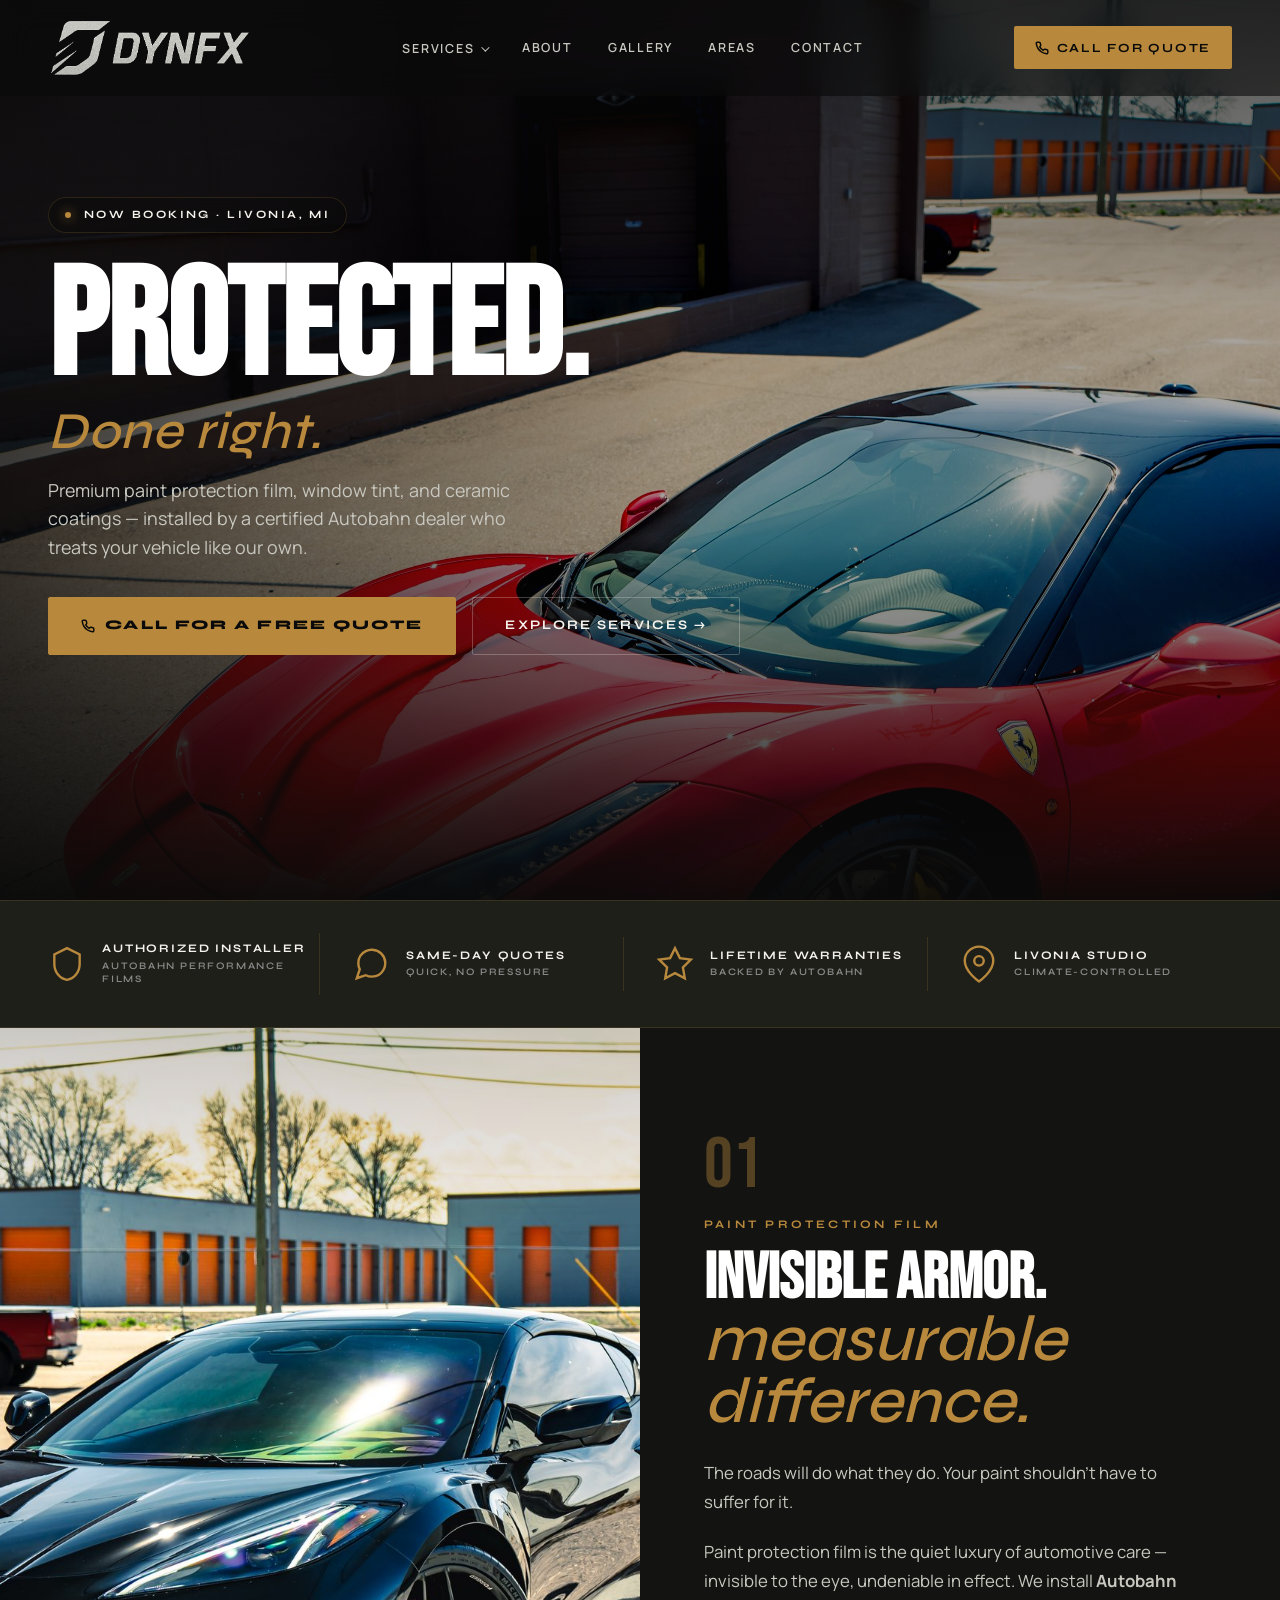
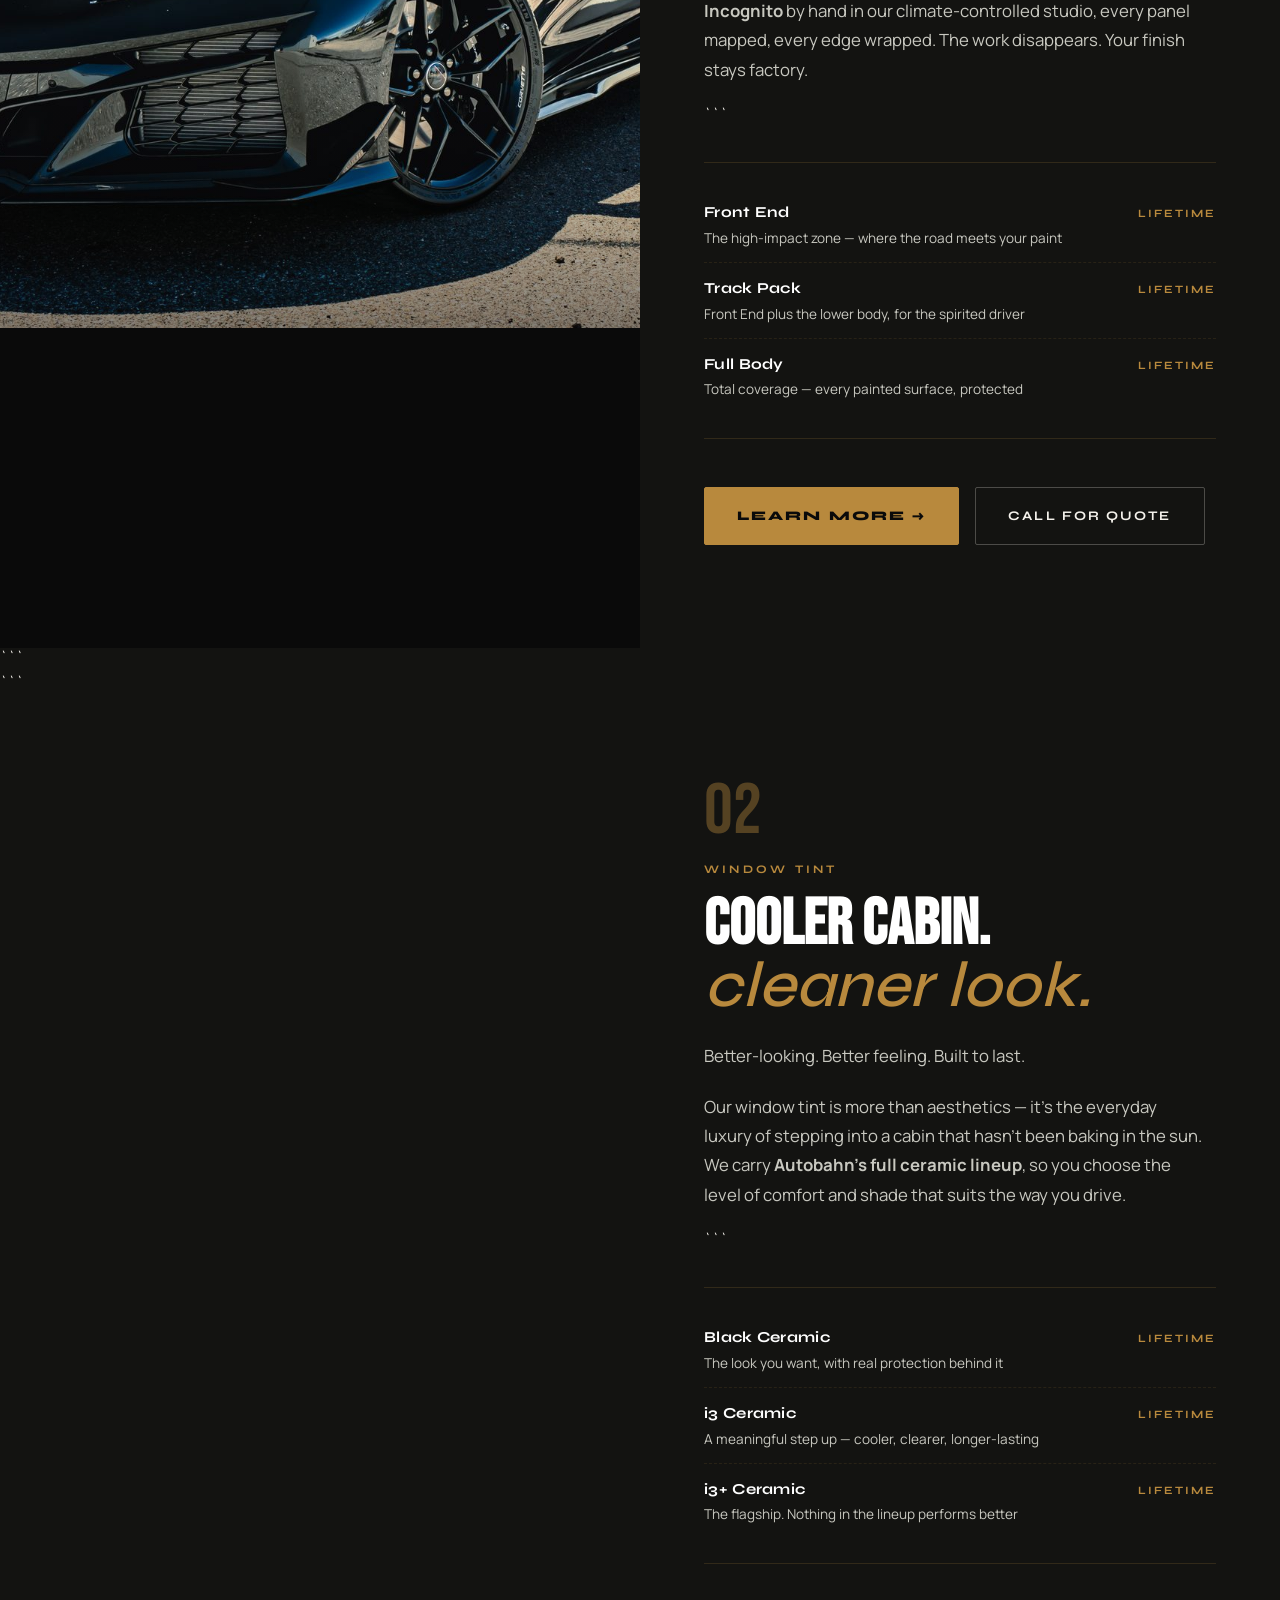
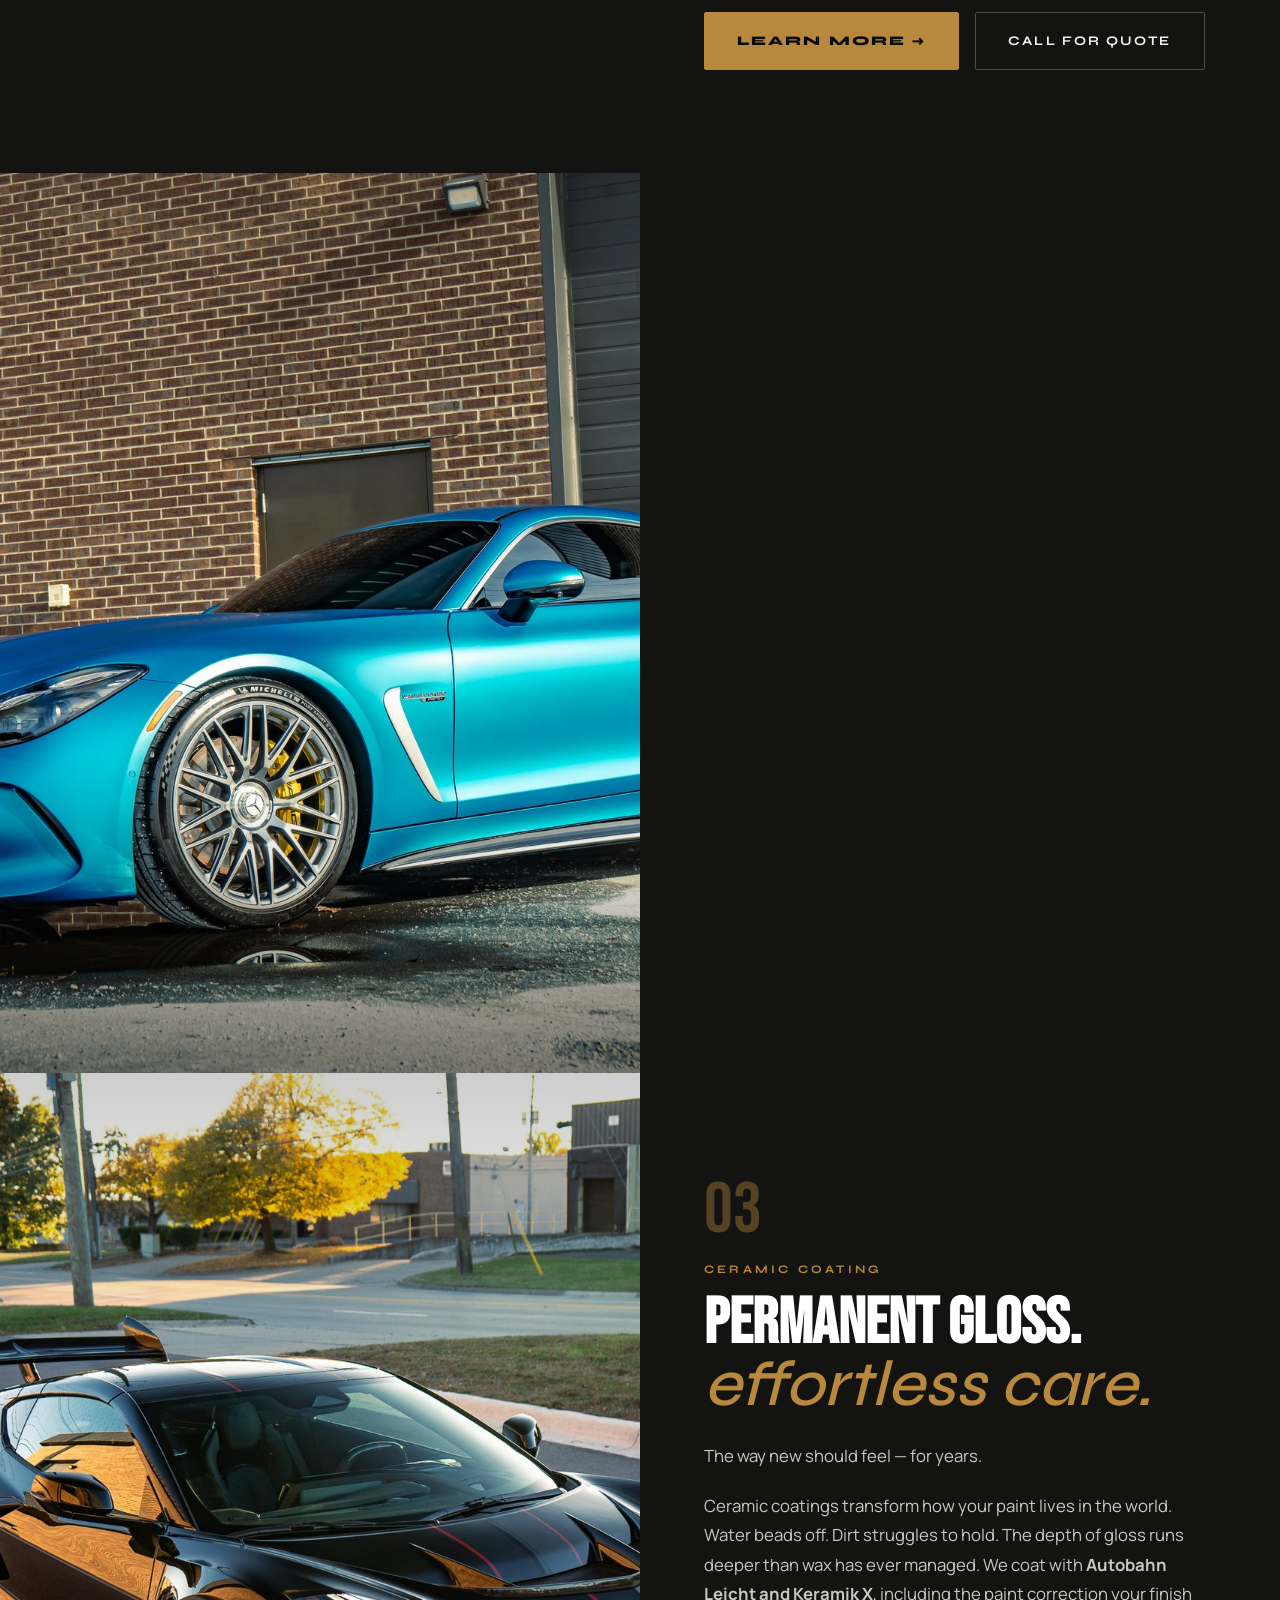
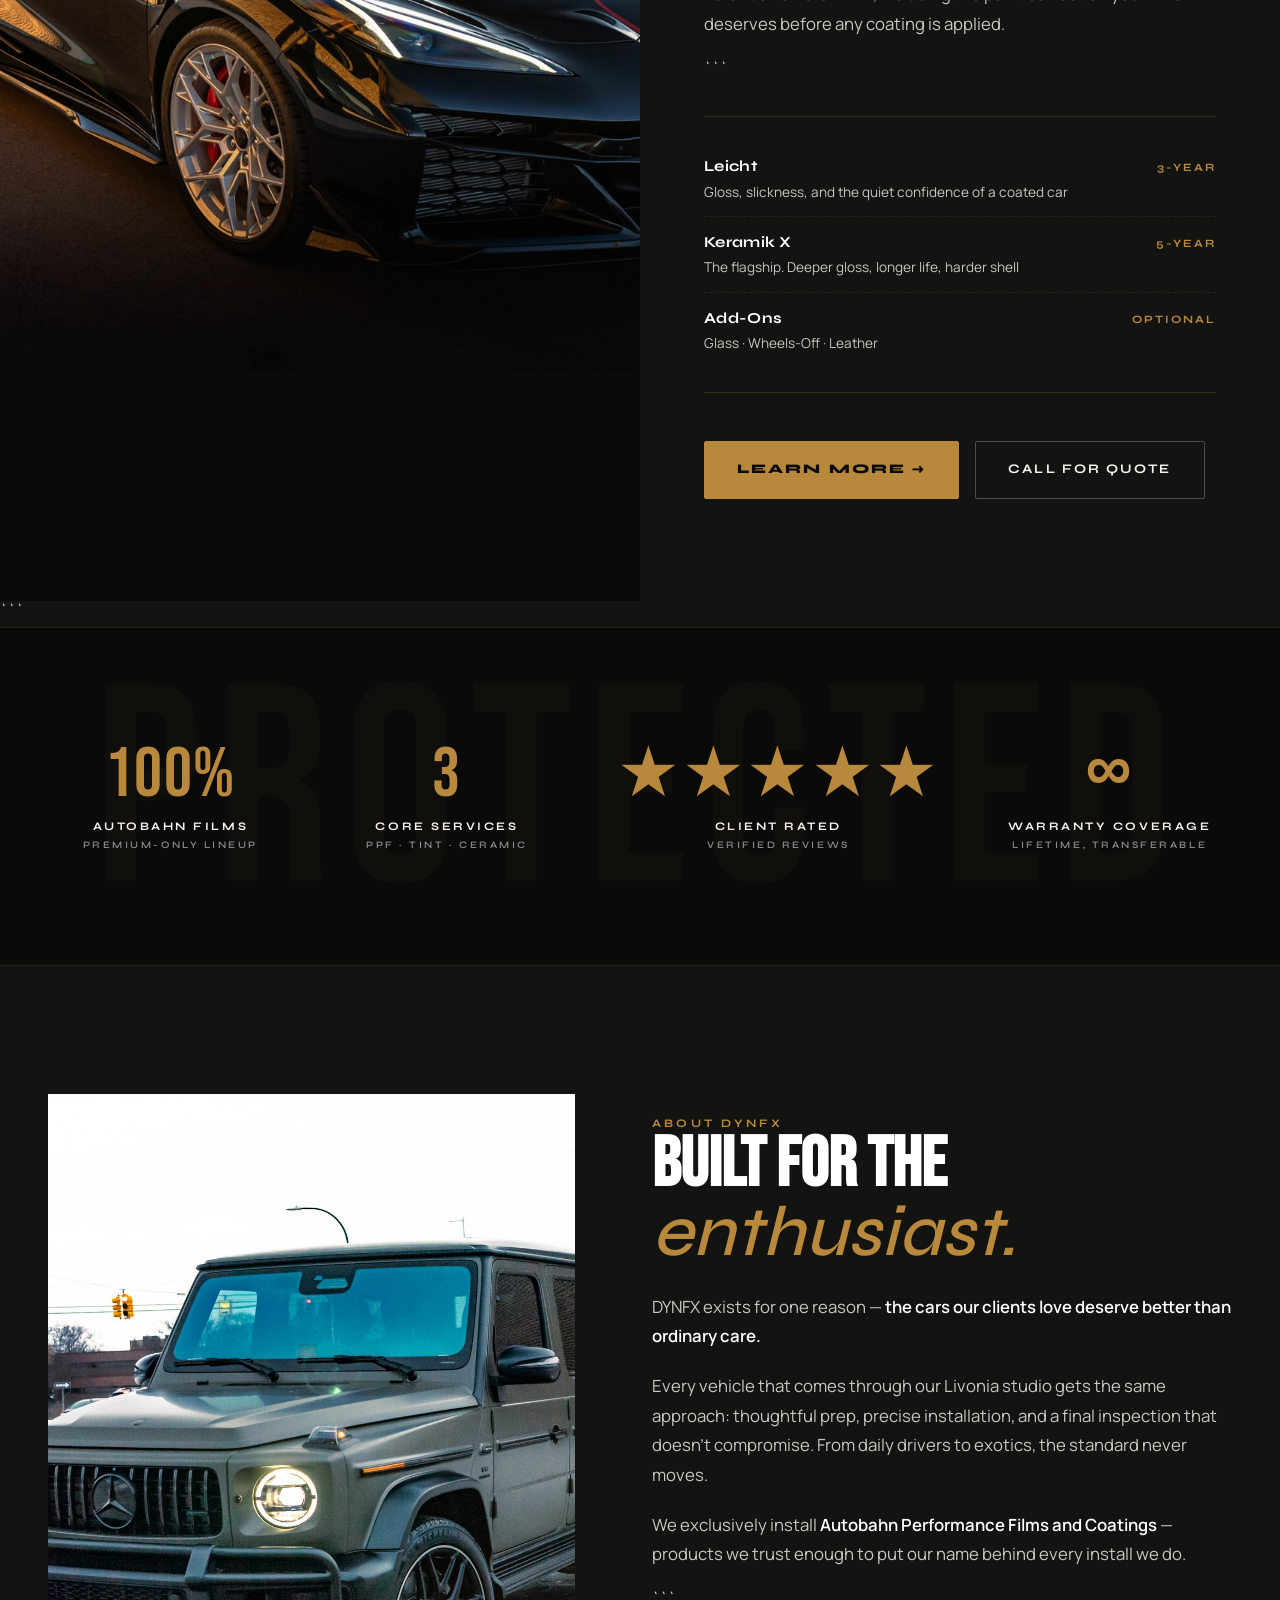
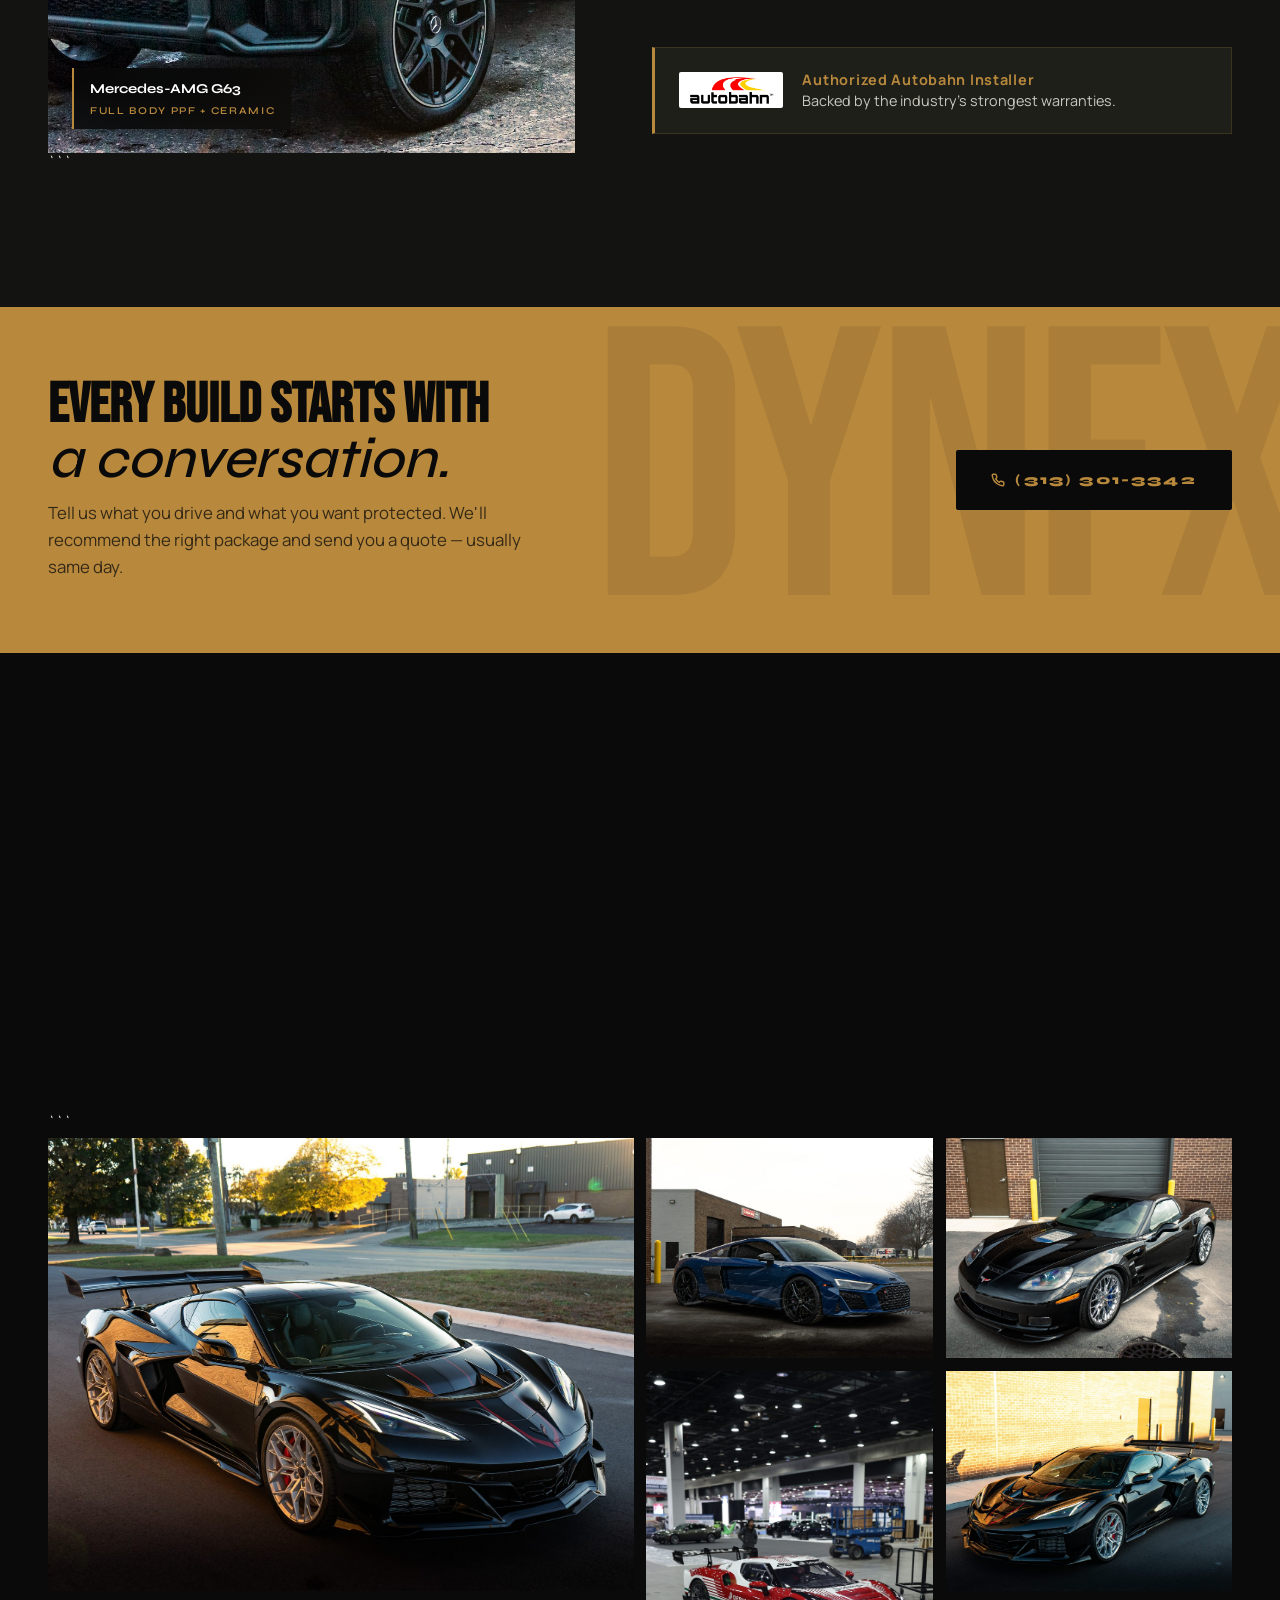
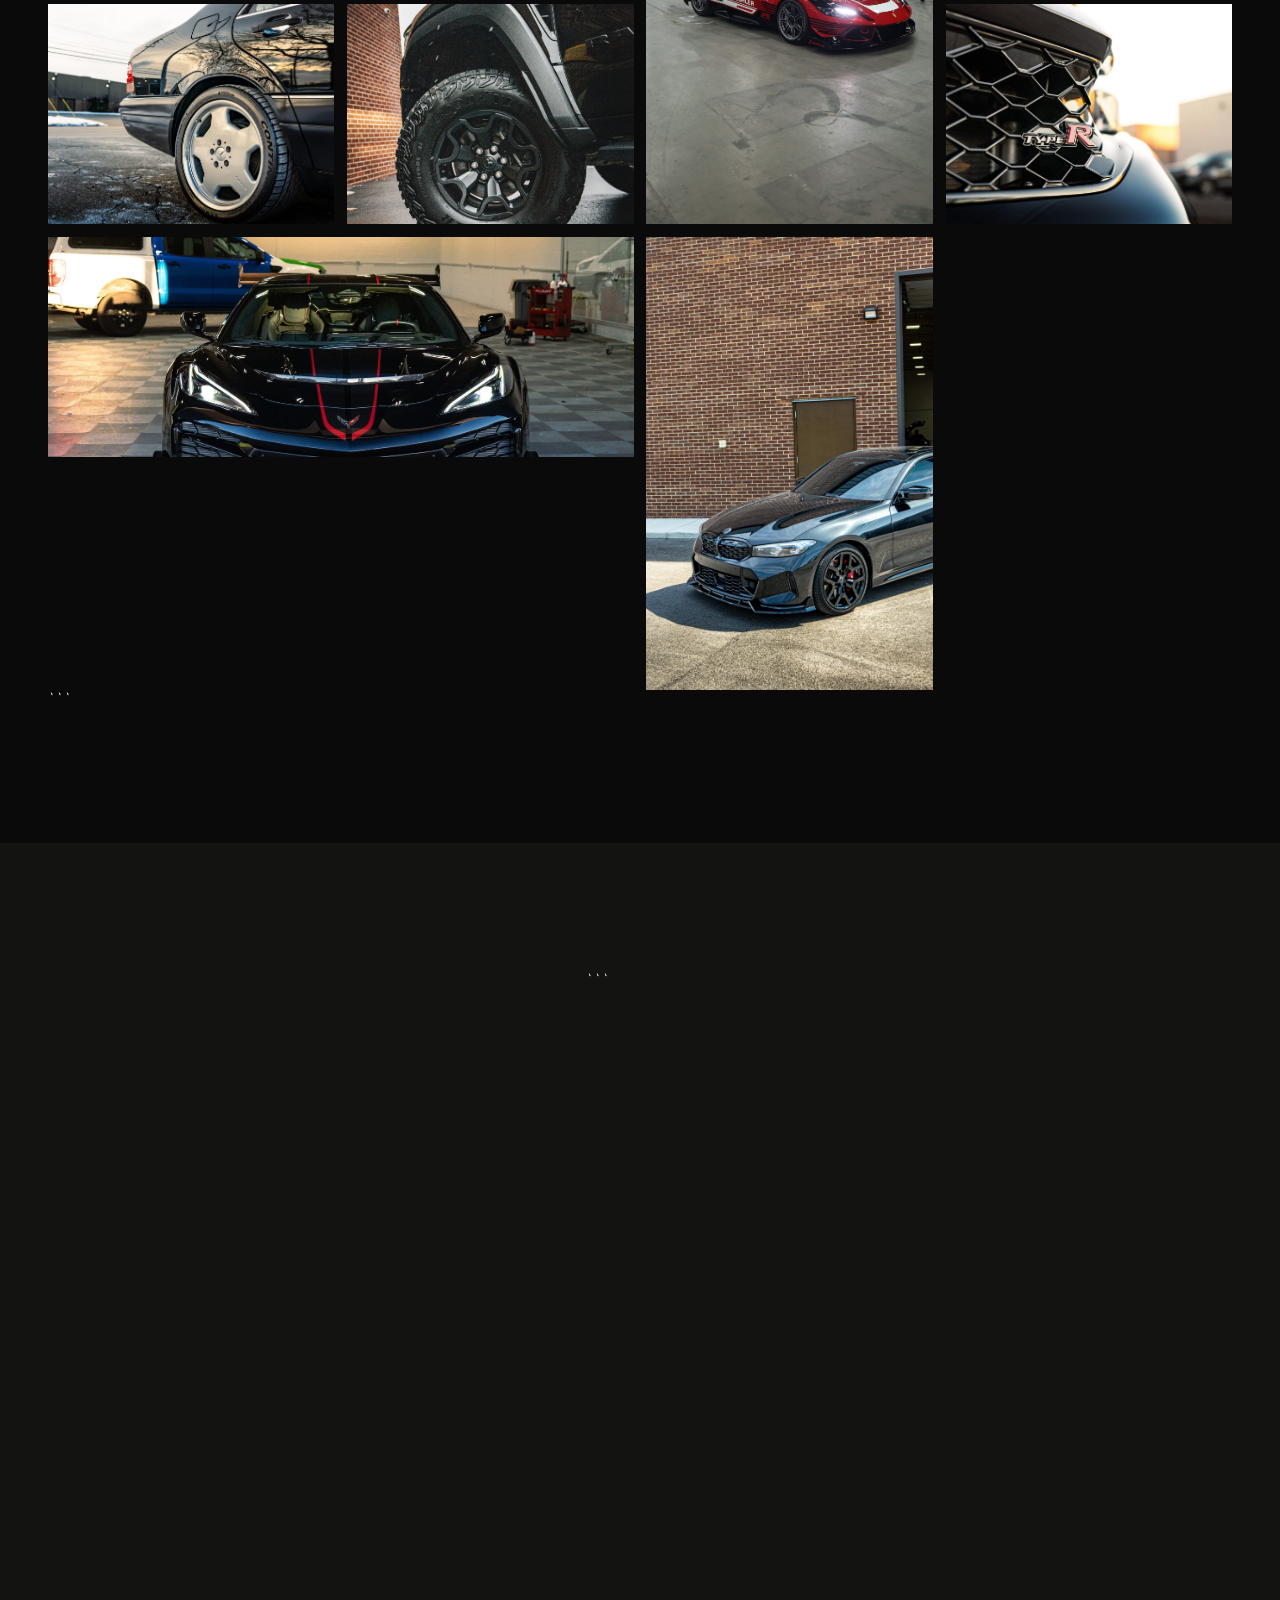
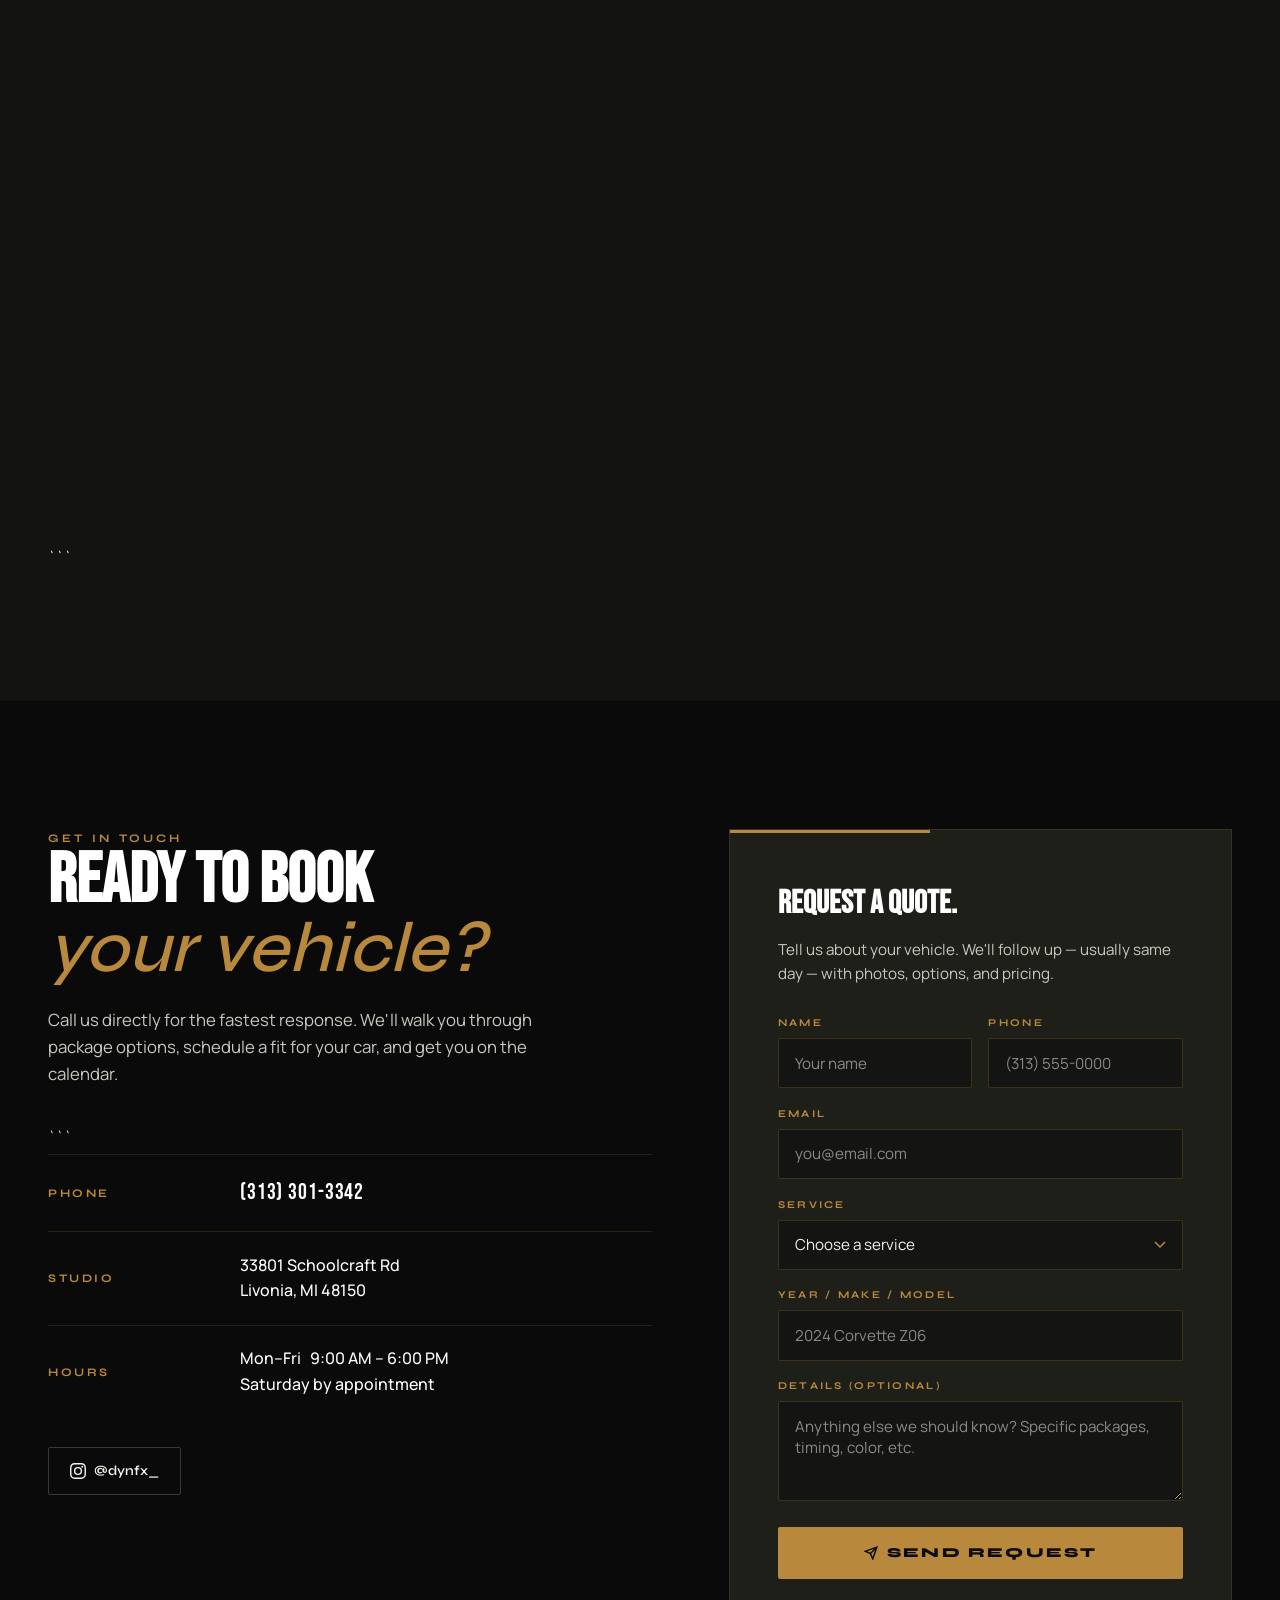
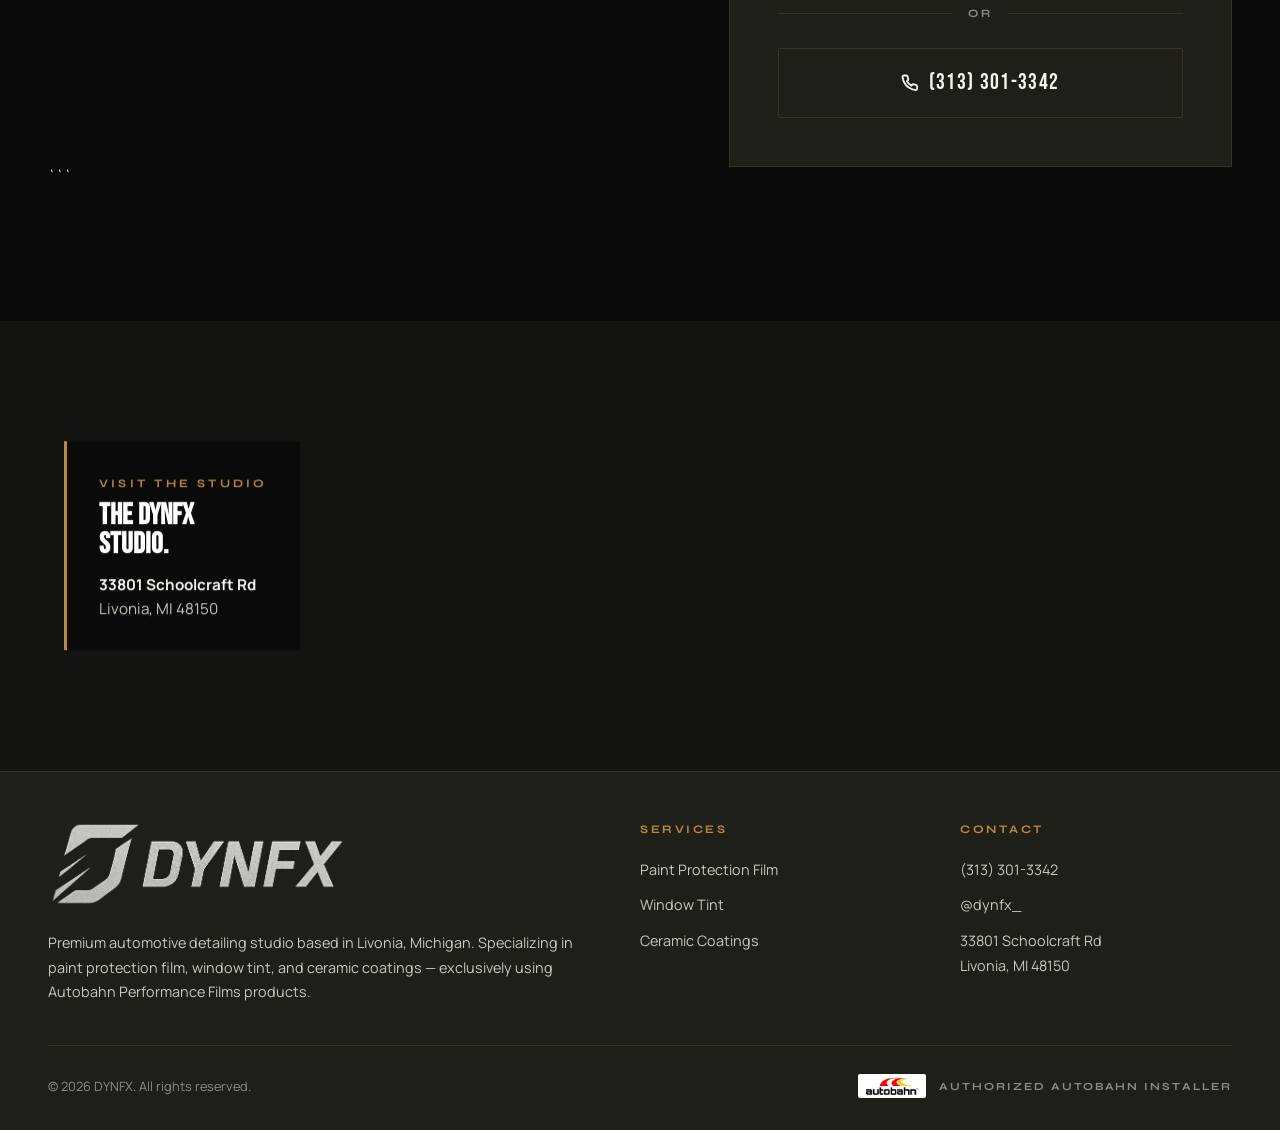
==== commit 321d8ed9: "Update index.html" ====
--- a/index.html
+++ b/index.html
@@ -1,4 +1,5 @@
 <!DOCTYPE html>
+
 <html lang="en">
 <head>
 <meta charset="UTF-8">
@@ -11,6 +12,7 @@
 <link rel="canonical" href="https://dynfx.com/">
 
 <!-- Open Graph (for sharing on Facebook, iMessage, etc.) -->
+
 <meta property="og:type" content="website">
 <meta property="og:title" content="DYNFX — Paint Protection, Window Tint & Ceramic Coatings | Livonia, MI">
 <meta property="og:description" content="Livonia's premier automotive detailing studio. Authorized Autobahn installer.">
@@ -20,165 +22,169 @@
 <meta property="og:site_name" content="DYNFX">
 
 <!-- Twitter Card -->
+
 <meta name="twitter:card" content="summary_large_image">
 <meta name="twitter:title" content="DYNFX — Paint Protection, Window Tint & Ceramic Coatings">
 <meta name="twitter:description" content="Livonia's premier automotive detailing studio. Authorized Autobahn installer.">
 <meta name="twitter:image" content="https://dynfx.com/images/hero-ferrari.jpg">
 
 <!-- LocalBusiness Schema -->
+
 <script type="application/ld+json">
 {
-  "@context": "https://schema.org",
-  "@type": "AutomotiveBusiness",
-  "@id": "https://dynfx.com/#business",
-  "name": "DYNFX",
-  "image": "https://dynfx.com/images/hero-ferrari.jpg",
-  "url": "https://dynfx.com",
-  "telephone": "+1-313-301-3342",
-  "priceRange": "$$$",
-  "address": {
-    "@type": "PostalAddress",
-    "streetAddress": "33801 Schoolcraft Rd",
-    "addressLocality": "Livonia",
-    "addressRegion": "MI",
-    "postalCode": "48150",
-    "addressCountry": "US"
-  },
-  "geo": {
-    "@type": "GeoCoordinates",
-    "latitude": "42.3838",
-    "longitude": "-83.4017"
-  },
-  "openingHoursSpecification": [
-    {
-      "@type": "OpeningHoursSpecification",
-      "dayOfWeek": ["Monday", "Tuesday", "Wednesday", "Thursday", "Friday"],
-      "opens": "09:00",
-      "closes": "18:00"
-    },
-    {
-      "@type": "OpeningHoursSpecification",
-      "dayOfWeek": "Saturday",
-      "opens": "10:00",
-      "closes": "16:00",
-      "description": "By appointment"
-    }
-  ],
-  "sameAs": [
-    "https://instagram.com/dynfx_"
-  ],
-  "areaServed": [
-    {"@type": "City", "name": "Livonia"},
-    {"@type": "City", "name": "Plymouth"},
-    {"@type": "City", "name": "Northville"},
-    {"@type": "City", "name": "Westland"},
-    {"@type": "City", "name": "Canton"},
-    {"@type": "City", "name": "Farmington Hills"},
-    {"@type": "City", "name": "Novi"},
-    {"@type": "City", "name": "Dearborn"},
-    {"@type": "City", "name": "Redford"},
-    {"@type": "City", "name": "Garden City"},
-    {"@type": "City", "name": "South Lyon"},
-    {"@type": "City", "name": "Ann Arbor"}
-  ],
-  "hasOfferCatalog": {
-    "@type": "OfferCatalog",
-    "name": "DYNFX Services",
-    "itemListElement": [
-      {
-        "@type": "Offer",
-        "itemOffered": {
-          "@type": "Service",
-          "name": "Paint Protection Film",
-          "description": "Self-healing paint protection film installation. Front End, Track Pack, and Full Body coverage tiers using Autobahn Incognito PPF.",
-          "provider": {"@id": "https://dynfx.com/#business"}
-        }
-      },
-      {
-        "@type": "Offer",
-        "itemOffered": {
-          "@type": "Service",
-          "name": "Window Tint",
-          "description": "Premium ceramic window tint installation. Black Ceramic, i3, and i3+ tiers from Autobahn Performance Films.",
-          "provider": {"@id": "https://dynfx.com/#business"}
-        }
-      },
-      {
-        "@type": "Offer",
-        "itemOffered": {
-          "@type": "Service",
-          "name": "Ceramic Coating",
-          "description": "Professional ceramic coating application. Leicht 3-year and Keramik X 5-year coverage with optional add-ons for glass, wheels, and leather.",
-          "provider": {"@id": "https://dynfx.com/#business"}
-        }
-      }
-    ]
-  }
+"@context": "https://schema.org",
+"@type": "AutomotiveBusiness",
+"@id": "https://dynfx.com/#business",
+"name": "DYNFX",
+"image": "https://dynfx.com/images/hero-ferrari.jpg",
+"url": "https://dynfx.com",
+"telephone": "+1-313-301-3342",
+"priceRange": "$$$",
+"address": {
+"@type": "PostalAddress",
+"streetAddress": "33801 Schoolcraft Rd",
+"addressLocality": "Livonia",
+"addressRegion": "MI",
+"postalCode": "48150",
+"addressCountry": "US"
+},
+"geo": {
+"@type": "GeoCoordinates",
+"latitude": "42.3838",
+"longitude": "-83.4017"
+},
+"openingHoursSpecification": [
+{
+"@type": "OpeningHoursSpecification",
+"dayOfWeek": ["Monday", "Tuesday", "Wednesday", "Thursday", "Friday"],
+"opens": "09:00",
+"closes": "18:00"
+},
+{
+"@type": "OpeningHoursSpecification",
+"dayOfWeek": "Saturday",
+"opens": "10:00",
+"closes": "16:00",
+"description": "By appointment"
+}
+],
+"sameAs": [
+"https://instagram.com/dynfx_"
+],
+"areaServed": [
+{"@type": "City", "name": "Livonia"},
+{"@type": "City", "name": "Plymouth"},
+{"@type": "City", "name": "Northville"},
+{"@type": "City", "name": "Westland"},
+{"@type": "City", "name": "Canton"},
+{"@type": "City", "name": "Farmington Hills"},
+{"@type": "City", "name": "Novi"},
+{"@type": "City", "name": "Dearborn"},
+{"@type": "City", "name": "Redford"},
+{"@type": "City", "name": "Garden City"},
+{"@type": "City", "name": "South Lyon"},
+{"@type": "City", "name": "Ann Arbor"}
+],
+"hasOfferCatalog": {
+"@type": "OfferCatalog",
+"name": "DYNFX Services",
+"itemListElement": [
+{
+"@type": "Offer",
+"itemOffered": {
+"@type": "Service",
+"name": "Paint Protection Film",
+"description": "Self-healing paint protection film installation. Front End, Track Pack, and Full Body coverage tiers using Autobahn Incognito PPF.",
+"provider": {"@id": "https://dynfx.com/#business"}
+}
+},
+{
+"@type": "Offer",
+"itemOffered": {
+"@type": "Service",
+"name": "Window Tint",
+"description": "Premium ceramic window tint installation. Black Ceramic, i3, and i3+ tiers from Autobahn Performance Films.",
+"provider": {"@id": "https://dynfx.com/#business"}
+}
+},
+{
+"@type": "Offer",
+"itemOffered": {
+"@type": "Service",
+"name": "Ceramic Coating",
+"description": "Professional ceramic coating application. Leicht 3-year and Keramik X 5-year coverage with optional add-ons for glass, wheels, and leather.",
+"provider": {"@id": "https://dynfx.com/#business"}
+}
+}
+]
+}
 }
 </script>
 
 <!-- FAQ Schema -->
+
 <script type="application/ld+json">
 {
-  "@context": "https://schema.org",
-  "@type": "FAQPage",
-  "mainEntity": [
-    {
-      "@type": "Question",
-      "name": "How long does a PPF install take?",
-      "acceptedAnswer": {
-        "@type": "Answer",
-        "text": "Front End packages are typically a single day. Track Pack runs about two days. Full Body coverage takes between three and five days, depending on the vehicle. We provide an exact timeline with every quote."
-      }
-    },
-    {
-      "@type": "Question",
-      "name": "Why Autobahn?",
-      "acceptedAnswer": {
-        "@type": "Answer",
-        "text": "Autobahn Performance Films offer one of the strongest warranties in the industry — lifetime, transferable, with a no-fault clause. The products genuinely perform, and we use what we believe in."
-      }
-    },
-    {
-      "@type": "Question",
-      "name": "Do you do paint correction?",
-      "acceptedAnswer": {
-        "@type": "Answer",
-        "text": "Yes. Paint correction is included with every ceramic coating service, tailored to the vehicle's condition. We do not apply a coating onto a flawed surface."
-      }
-    },
-    {
-      "@type": "Question",
-      "name": "Can I drop off and pick up later?",
-      "acceptedAnswer": {
-        "@type": "Answer",
-        "text": "Yes. Most clients drop off in the morning and pick up at completion. For multi-day work, we coordinate scheduling around the client."
-      }
-    },
-    {
-      "@type": "Question",
-      "name": "How much does ceramic coating, PPF, or window tint cost?",
-      "acceptedAnswer": {
-        "@type": "Answer",
-        "text": "Pricing depends on the vehicle, package, and condition. We do not publish prices because every job is different, but we quote quickly. Most clients receive a quote the same day they call."
-      }
-    }
-  ]
+"@context": "https://schema.org",
+"@type": "FAQPage",
+"mainEntity": [
+{
+"@type": "Question",
+"name": "How long does a PPF install take?",
+"acceptedAnswer": {
+"@type": "Answer",
+"text": "Front End packages are typically a single day. Track Pack runs about two days. Full Body coverage takes between three and five days, depending on the vehicle. We provide an exact timeline with every quote."
+}
+},
+{
+"@type": "Question",
+"name": "Why Autobahn?",
+"acceptedAnswer": {
+"@type": "Answer",
+"text": "Autobahn Performance Films offer one of the strongest warranties in the industry — lifetime, transferable, with a no-fault clause. The products genuinely perform, and we use what we believe in."
+}
+},
+{
+"@type": "Question",
+"name": "Do you do paint correction?",
+"acceptedAnswer": {
+"@type": "Answer",
+"text": "Yes. Paint correction is included with every ceramic coating service, tailored to the vehicle's condition. We do not apply a coating onto a flawed surface."
+}
+},
+{
+"@type": "Question",
+"name": "Can I drop off and pick up later?",
+"acceptedAnswer": {
+"@type": "Answer",
+"text": "Yes. Most clients drop off in the morning and pick up at completion. For multi-day work, we coordinate scheduling around the client."
+}
+},
+{
+"@type": "Question",
+"name": "How much does ceramic coating, PPF, or window tint cost?",
+"acceptedAnswer": {
+"@type": "Answer",
+"text": "Pricing depends on the vehicle, package, and condition. We do not publish prices because every job is different, but we quote quickly. Most clients receive a quote the same day they call."
+}
+}
+]
 }
 </script>
 
 <!-- Breadcrumb Schema -->
+
 <script type="application/ld+json">
 {
-  "@context": "https://schema.org",
-  "@type": "WebSite",
-  "name": "DYNFX",
-  "url": "https://dynfx.com",
-  "potentialAction": {
-    "@type": "SearchAction",
-    "target": "https://dynfx.com/?s={search_term_string}",
-    "query-input": "required name=search_term_string"
-  }
+"@context": "https://schema.org",
+"@type": "WebSite",
+"name": "DYNFX",
+"url": "https://dynfx.com",
+"potentialAction": {
+"@type": "SearchAction",
+"target": "https://dynfx.com/?s={search_term_string}",
+"query-input": "required name=search_term_string"
+}
 }
 </script>
 
@@ -187,1814 +193,1913 @@
 <link href="https://fonts.googleapis.com/css2?family=Bebas+Neue&family=Manrope:wght@300;400;500;600;700;800&family=Syne:wght@500;700;800&display=swap" rel="stylesheet">
 
 <style>
-  :root {
-    --black: #0a0a0a;
-    --near-black: #131311;
-    --card-bg: #1f1f1a;
-    --card-bg-2: #1a1a17;
-    --gold: #b8893d;
-    --gold-bright: #d4a855;
-    --cream: #f5f2ec;
-    --white: #ffffff;
-    --mid: #8a8a8a;
-    --light-gray: #c8c8c0;
-    --line: rgba(184, 137, 61, 0.18);
-
-    --f-display: 'Bebas Neue', sans-serif;
-    --f-accent: 'Syne', sans-serif;
-    --f-body: 'Manrope', system-ui, sans-serif;
-
-    --max: 1440px;
-    --pad: clamp(1.25rem, 4vw, 3rem);
-  }
-
-  *, *::before, *::after { box-sizing: border-box; margin: 0; padding: 0; }
-  html { scroll-behavior: smooth; -webkit-text-size-adjust: 100%; }
-  body {
-    font-family: var(--f-body);
-    background: var(--black);
-    color: var(--cream);
-    line-height: 1.6;
-    overflow-x: hidden;
-    -webkit-font-smoothing: antialiased;
-  }
-  img { max-width: 100%; display: block; }
-  a { color: inherit; text-decoration: none; }
-
-  .container { max-width: var(--max); margin: 0 auto; padding: 0 var(--pad); }
-
-  .eyebrow {
-    font-family: var(--f-accent);
-    font-weight: 700;
-    font-size: 0.72rem;
-    letter-spacing: 0.28em;
-    text-transform: uppercase;
-    color: var(--gold);
-  }
-
-  /* ==================== HEADER ==================== */
-  .site-header {
-    position: fixed; top: 0; left: 0; right: 0;
-    z-index: 100;
-    padding: 1.1rem var(--pad);
-    backdrop-filter: blur(16px);
-    -webkit-backdrop-filter: blur(16px);
-    background: rgba(10, 10, 10, 0.6);
-    border-bottom: 1px solid transparent;
-    transition: all 0.3s;
-  }
-  .site-header.scrolled {
-    padding: 0.7rem var(--pad);
-    background: rgba(10, 10, 10, 0.92);
-    border-bottom-color: var(--line);
-  }
-  .header-inner {
-    max-width: var(--max);
-    margin: 0 auto;
-    display: flex;
-    align-items: center;
-    justify-content: space-between;
-    gap: 2rem;
-  }
-  .brand {
-    display: inline-flex;
-    align-items: center;
-    height: 60px;
-  }
-  .brand img {
-    height: 100%;
-    width: auto;
-    transition: height 0.3s;
-  }
-  .site-header.scrolled .brand { height: 48px; }
-  .nav { display: flex; gap: 2.2rem; align-items: center; }
-  .nav a {
-    font-size: 0.78rem;
-    font-weight: 600;
-    letter-spacing: 0.14em;
-    text-transform: uppercase;
-    color: var(--light-gray);
-    transition: color 0.2s;
-  }
-  .nav a:hover { color: var(--gold-bright); }
-
-  .btn-quote-header {
-    display: inline-flex;
-    align-items: center;
-    gap: 0.5rem;
-    padding: 0.7rem 1.3rem;
-    background: var(--gold);
-    color: var(--black);
-    font-family: var(--f-accent);
-    font-size: 0.78rem;
-    font-weight: 700;
-    letter-spacing: 0.14em;
-    text-transform: uppercase;
-    border-radius: 2px;
-    transition: all 0.25s;
-  }
-  .btn-quote-header:hover {
-    background: var(--gold-bright);
-    transform: translateY(-1px);
-    box-shadow: 0 8px 24px rgba(184, 137, 61, 0.3);
-  }
-
-  .menu-toggle {
-    display: none; background: none; border: none;
-    width: 30px; height: 24px; position: relative; cursor: pointer;
-  }
-  .menu-toggle span {
-    position: absolute; left: 0;
-    width: 100%; height: 2px;
-    background: var(--cream); transition: 0.3s;
-  }
-  .menu-toggle span:nth-child(1) { top: 3px; }
-  .menu-toggle span:nth-child(2) { top: 11px; }
-  .menu-toggle span:nth-child(3) { top: 19px; }
-  .menu-toggle.open span:nth-child(1) { top: 11px; transform: rotate(45deg); }
-  .menu-toggle.open span:nth-child(2) { opacity: 0; }
-  .menu-toggle.open span:nth-child(3) { top: 11px; transform: rotate(-45deg); }
-
-  /* ==================== HERO ==================== */
-  .hero {
-    position: relative;
-    min-height: 100vh;
-    min-height: 100svh;
-    display: flex;
-    align-items: center;
-    overflow: hidden;
-    padding-top: 5rem;
-  }
-  .hero-image {
-    position: absolute; inset: 0; z-index: 0;
-  }
-  .hero-image img {
-    width: 100%; height: 100%;
-    object-fit: cover;
-    object-position: center 35%;
-    filter: brightness(0.65) contrast(1.1) saturate(1.05);
-  }
-  .hero-image::after {
-    content: '';
-    position: absolute; inset: 0;
-    background:
-      linear-gradient(180deg, rgba(10,10,10,0.6) 0%, transparent 35%, transparent 60%, rgba(10,10,10,0.95) 100%),
-      linear-gradient(90deg, rgba(10,10,10,0.7) 0%, transparent 55%);
-  }
-
-  .hero-content {
-    position: relative; z-index: 2;
-    max-width: var(--max);
-    margin: 0 auto;
-    padding: 0 var(--pad);
-    width: 100%;
-  }
-
-  .hero-eyebrow {
-    display: inline-flex;
-    align-items: center;
-    gap: 0.8rem;
-    margin-bottom: 1.8rem;
-    padding: 0.5rem 1rem 0.5rem 0.5rem;
-    background: rgba(10,10,10,0.5);
-    border: 1px solid var(--line);
-    border-radius: 50px;
-    backdrop-filter: blur(8px);
-    animation: fadeUp 0.8s 0.1s both;
-  }
-  .hero-eyebrow::before {
-    content: '';
-    width: 6px; height: 6px;
-    background: var(--gold);
-    border-radius: 50%;
-    box-shadow: 0 0 12px var(--gold);
-    margin-left: 0.5rem;
-    animation: pulse 2s infinite;
-  }
-  .hero-eyebrow span {
-    font-family: var(--f-accent);
-    font-size: 0.7rem;
-    font-weight: 700;
-    letter-spacing: 0.22em;
-    text-transform: uppercase;
-    color: var(--cream);
-  }
-
-  .hero h1 {
-    font-family: var(--f-display);
-    font-size: clamp(4rem, 12vw, 9.5rem);
-    line-height: 0.9;
-    letter-spacing: -0.005em;
-    color: var(--white);
-    margin-bottom: 1.3rem;
-    text-transform: uppercase;
-    animation: fadeUp 0.9s 0.25s both;
-  }
-  .hero h1 .accent {
-    display: block;
-    color: var(--gold);
-    font-style: italic;
-    font-family: var(--f-accent);
-    font-size: 0.34em;
-    font-weight: 500;
-    letter-spacing: 0.02em;
-    text-transform: none;
-    margin-top: 0.6rem;
-  }
-  .hero-sub {
-    max-width: 44ch;
-    font-size: clamp(1rem, 1.4vw, 1.15rem);
-    color: var(--light-gray);
-    margin-bottom: 2.2rem;
-    animation: fadeUp 0.9s 0.4s both;
-  }
-  .hero-cta-row {
-    display: flex;
-    gap: 1rem;
-    flex-wrap: wrap;
-    animation: fadeUp 0.9s 0.55s both;
-  }
-
-  .btn-primary {
-    display: inline-flex;
-    align-items: center;
-    gap: 0.65rem;
-    padding: 1.1rem 2rem;
-    background: var(--gold);
-    color: var(--black);
-    font-family: var(--f-accent);
-    font-size: 0.82rem;
-    font-weight: 800;
-    letter-spacing: 0.16em;
-    text-transform: uppercase;
-    border-radius: 2px;
-    transition: all 0.25s;
-    border: 1px solid var(--gold);
-  }
-  .btn-primary:hover {
-    background: var(--gold-bright);
-    transform: translateY(-2px);
-    box-shadow: 0 12px 32px rgba(184, 137, 61, 0.35);
-  }
-  .btn-secondary {
-    display: inline-flex;
-    align-items: center;
-    gap: 0.65rem;
-    padding: 1.1rem 2rem;
-    background: transparent;
-    color: var(--cream);
-    font-family: var(--f-accent);
-    font-size: 0.82rem;
-    font-weight: 700;
-    letter-spacing: 0.16em;
-    text-transform: uppercase;
-    border: 1px solid rgba(245, 242, 236, 0.25);
-    border-radius: 2px;
-    transition: all 0.25s;
-  }
-  .btn-secondary:hover {
-    border-color: var(--gold);
-    color: var(--gold-bright);
-  }
-
-  /* ==================== TRUST STRIP ==================== */
-  .trust-strip {
-    background: var(--card-bg);
-    border-top: 1px solid var(--line);
-    border-bottom: 1px solid var(--line);
-    padding: 2rem 0;
-  }
-  .trust-grid {
-    display: grid;
-    grid-template-columns: repeat(4, 1fr);
-    gap: 2rem;
-    align-items: center;
-  }
-  .trust-item {
-    display: flex;
-    align-items: center;
-    gap: 1rem;
-    padding: 0.5rem 0;
-    border-right: 1px solid var(--line);
-  }
-  .trust-item:last-child { border-right: none; }
-  .trust-item .icon {
-    width: 38px; height: 38px;
-    flex-shrink: 0;
-    color: var(--gold);
-  }
-  .trust-item .icon svg { width: 100%; height: 100%; stroke-width: 1.5; }
-  .trust-text {
-    font-family: var(--f-accent);
-    font-size: 0.72rem;
-    font-weight: 700;
-    letter-spacing: 0.16em;
-    text-transform: uppercase;
-    color: var(--cream);
-    line-height: 1.35;
-  }
-  .trust-text small {
-    display: block;
-    font-size: 0.62rem;
-    color: var(--mid);
-    letter-spacing: 0.18em;
-    font-weight: 600;
-    margin-top: 0.2rem;
-  }
-
-  /* ==================== SECTION HEADERS ==================== */
-  section { padding: clamp(4rem, 10vw, 8rem) 0; }
-  .section-head {
-    display: grid;
-    grid-template-columns: 1fr 1fr;
-    gap: 3rem;
-    align-items: end;
-    margin-bottom: clamp(2.5rem, 5vw, 4.5rem);
-  }
-  .section-head .title h2 {
-    font-family: var(--f-display);
-    font-size: clamp(2.5rem, 6.5vw, 5rem);
-    line-height: 0.95;
-    color: var(--white);
-    text-transform: uppercase;
-  }
-  .section-head .title h2 .italic {
-    font-family: var(--f-accent);
-    font-style: italic;
-    font-weight: 500;
-    color: var(--gold);
-    text-transform: none;
-    letter-spacing: -0.01em;
-  }
-  .section-head .eyebrow { margin-bottom: 0.8rem; display: inline-block; }
-  .section-head .sub { color: var(--light-gray); font-size: 1.05rem; line-height: 1.7; }
-
-  /* ==================== SERVICES — STICKY SCROLL ==================== */
-  .services-wrap { background: var(--near-black); padding-bottom: 0; }
-
-  .service-row {
-    display: grid;
-    grid-template-columns: 1fr 1fr;
-    gap: 0;
-    min-height: 100vh;
-    align-items: stretch;
-  }
-  .service-row.reverse .service-image-col { order: 2; }
-  .service-row.reverse .service-text-col { order: 1; }
-
-  .service-image-col {
-    position: relative;
-    overflow: hidden;
-    background: var(--black);
-  }
-  .service-image-col .sticky-img {
-    position: sticky;
-    top: 0;
-    height: 100vh;
-    width: 100%;
-    overflow: hidden;
-  }
-  .service-image-col .sticky-img img {
-    width: 100%; height: 100%;
-    object-fit: cover;
-    transition: transform 1.2s ease;
-  }
-  .service-image-col .sticky-img::after {
-    content: '';
-    position: absolute; inset: 0;
-    background: linear-gradient(180deg, rgba(10,10,10,0.2) 0%, transparent 30%, transparent 70%, rgba(10,10,10,0.5) 100%);
-  }
-
-  .service-text-col {
-    padding: clamp(4rem, 8vw, 7rem) clamp(2rem, 5vw, 4rem);
-    display: flex;
-    flex-direction: column;
-    justify-content: center;
-  }
-
-  .service-num {
-    font-family: var(--f-display);
-    font-size: 4.5rem;
-    line-height: 1;
-    color: var(--gold);
-    opacity: 0.4;
-    margin-bottom: 0.8rem;
-  }
-  .service-title-tag {
-    font-family: var(--f-accent);
-    font-size: 0.72rem;
-    font-weight: 700;
-    letter-spacing: 0.28em;
-    text-transform: uppercase;
-    color: var(--gold);
-    margin-bottom: 1rem;
-  }
-  .service-row h3 {
-    font-family: var(--f-display);
-    font-size: clamp(2.5rem, 5vw, 4rem);
-    line-height: 0.95;
-    color: var(--white);
-    margin-bottom: 1.5rem;
-    text-transform: uppercase;
-  }
-  .service-row h3 .italic {
-    font-family: var(--f-accent);
-    font-style: italic;
-    font-weight: 500;
-    color: var(--gold);
-    text-transform: none;
-  }
-  .service-row p {
-    color: var(--light-gray);
-    font-size: 1.05rem;
-    line-height: 1.75;
-    margin-bottom: 1.3rem;
-    max-width: 50ch;
-  }
-  .service-tiers {
-    margin: 2rem 0;
-    border-top: 1px solid var(--line);
-    border-bottom: 1px solid var(--line);
-    padding: 1.5rem 0;
-  }
-  .service-tier {
-    padding: 0.8rem 0;
-    display: grid;
-    grid-template-columns: 1fr auto;
-    gap: 1rem;
-    align-items: baseline;
-    border-bottom: 1px dashed rgba(184, 137, 61, 0.12);
-  }
-  .service-tier:last-child { border-bottom: none; }
-  .service-tier-name {
-    font-family: var(--f-accent);
-    font-weight: 700;
-    font-size: 0.95rem;
-    color: var(--white);
-    letter-spacing: 0.02em;
-  }
-  .service-tier-name small {
-    display: block;
-    font-family: var(--f-body);
-    font-weight: 400;
-    color: var(--light-gray);
-    font-size: 0.85rem;
-    letter-spacing: 0;
-    margin-top: 0.2rem;
-  }
-  .service-tier-meta {
-    font-family: var(--f-accent);
-    font-size: 0.7rem;
-    font-weight: 700;
-    letter-spacing: 0.18em;
-    text-transform: uppercase;
-    color: var(--gold);
-  }
-
-  .service-row .cta-row {
-    display: flex;
-    gap: 1rem;
-    flex-wrap: wrap;
-    margin-top: 1rem;
-  }
-
-  /* ==================== STATS BANNER ==================== */
-  .stats-banner {
-    background: var(--black);
-    padding: clamp(4rem, 8vw, 6rem) 0;
-    border-top: 1px solid var(--line);
-    border-bottom: 1px solid var(--line);
-    position: relative;
-    overflow: hidden;
-  }
-  .stats-banner::before {
-    content: 'PROTECTED';
-    position: absolute;
-    left: 50%;
-    top: 50%;
-    transform: translate(-50%, -50%);
-    font-family: var(--f-display);
-    font-size: clamp(8rem, 22vw, 18rem);
-    color: rgba(184, 137, 61, 0.04);
-    letter-spacing: 0.05em;
-    pointer-events: none;
-    white-space: nowrap;
-  }
-  .stats-grid {
-    position: relative;
-    display: grid;
-    grid-template-columns: repeat(4, 1fr);
-    gap: 2rem;
-    text-align: center;
-  }
-  .stat-block { padding: 1rem; }
-  .stat-num {
-    font-family: var(--f-display);
-    font-size: clamp(3rem, 5.5vw, 4.8rem);
-    line-height: 1;
-    color: var(--gold);
-    letter-spacing: 0.02em;
-    margin-bottom: 0.5rem;
-  }
-  .stat-label {
-    font-family: var(--f-accent);
-    font-size: 0.72rem;
-    font-weight: 700;
-    letter-spacing: 0.22em;
-    text-transform: uppercase;
-    color: var(--cream);
-    line-height: 1.4;
-  }
-  .stat-label small {
-    display: block;
-    color: var(--mid);
-    font-weight: 600;
-    margin-top: 0.3rem;
-    font-size: 0.62rem;
-  }
-
-  /* ==================== ABOUT ==================== */
-  .about {
-    background: var(--near-black);
-    position: relative;
-  }
-  .about-grid {
-    display: grid;
-    grid-template-columns: 1fr 1.1fr;
-    gap: clamp(2.5rem, 6vw, 5rem);
-    align-items: center;
-  }
-  .about-img {
-    position: relative;
-    aspect-ratio: 4/5;
-    overflow: hidden;
-  }
-  .about-img img { width: 100%; height: 100%; object-fit: cover; }
-  .about-img::after {
-    content: '';
-    position: absolute; inset: 0;
-    background: linear-gradient(135deg, transparent 60%, rgba(184, 137, 61, 0.12));
-  }
-  .about-img-label {
-    position: absolute;
-    bottom: 1.5rem; left: 1.5rem;
-    background: rgba(10,10,10,0.85);
-    padding: 0.6rem 1rem;
-    border-left: 2px solid var(--gold);
-    backdrop-filter: blur(8px);
-  }
-  .about-img-label .name {
-    font-family: var(--f-accent);
-    font-weight: 700;
-    font-size: 0.85rem;
-    color: var(--white);
-  }
-  .about-img-label .meta {
-    font-family: var(--f-accent);
-    font-size: 0.65rem;
-    font-weight: 600;
-    letter-spacing: 0.16em;
-    color: var(--gold);
-    text-transform: uppercase;
-    margin-top: 0.2rem;
-  }
-  .about-content h2 {
-    font-family: var(--f-display);
-    font-size: clamp(2.5rem, 5.5vw, 4.5rem);
-    line-height: 0.95;
-    color: var(--white);
-    margin-bottom: 1.5rem;
-    text-transform: uppercase;
-  }
-  .about-content h2 .italic {
-    font-family: var(--f-accent);
-    font-style: italic;
-    font-weight: 500;
-    color: var(--gold);
-    text-transform: none;
-  }
-  .about-content p {
-    color: var(--light-gray);
-    font-size: 1.05rem;
-    line-height: 1.75;
-    margin-bottom: 1.3rem;
-  }
-  .about-content p strong { color: var(--white); font-weight: 600; }
-  .autobahn-credit {
-    display: flex;
-    align-items: center;
-    gap: 1.2rem;
-    padding: 1.3rem 1.5rem;
-    background: var(--card-bg);
-    border: 1px solid var(--line);
-    border-left: 3px solid var(--gold);
-    margin-top: 2rem;
-  }
-  .autobahn-credit img { height: 36px; width: auto; background: white; padding: 4px 8px; border-radius: 2px; }
-  .autobahn-credit-text { font-size: 0.9rem; color: var(--light-gray); line-height: 1.5; }
-  .autobahn-credit-text strong { color: var(--gold); display: block; font-weight: 700; letter-spacing: 0.05em; }
-
-  /* ==================== GALLERY ==================== */
-  .gallery { background: var(--black); }
-  .gallery-grid {
-    display: grid;
-    grid-template-columns: repeat(4, 1fr);
-    grid-auto-rows: 220px;
-    gap: 0.8rem;
-  }
-  .gal-item {
-    overflow: hidden;
-    position: relative;
-    cursor: pointer;
-  }
-  .gal-item img {
-    width: 100%; height: 100%;
-    object-fit: cover;
-    transition: transform 0.8s cubic-bezier(0.22, 1, 0.36, 1), filter 0.4s;
-    filter: saturate(0.95);
-  }
-  .gal-item:hover img { transform: scale(1.05); filter: saturate(1.15); }
-  .gal-item::after {
-    content: '';
-    position: absolute; inset: 0;
-    background: linear-gradient(180deg, transparent 65%, rgba(10,10,10,0.5));
-    opacity: 0;
-    transition: opacity 0.3s;
-  }
-  .gal-item:hover::after { opacity: 1; }
-  .gal-item.wide { grid-column: span 2; }
-  .gal-item.tall { grid-row: span 2; }
-  .gal-item.big { grid-column: span 2; grid-row: span 2; }
-
-  /* ==================== AREAS / FAQ ==================== */
-  .areas-faq {
-    background: var(--near-black);
-  }
-  .areas-faq-grid {
-    display: grid;
-    grid-template-columns: 1fr 1.4fr;
-    gap: clamp(2.5rem, 6vw, 5rem);
-  }
-  .areas-list {
-    display: grid;
-    grid-template-columns: 1fr 1fr;
-    gap: 0.5rem;
-    margin-top: 2rem;
-  }
-  .areas-list li {
-    list-style: none;
-    padding: 0.7rem 0;
-    border-bottom: 1px solid var(--line);
-    color: var(--cream);
-    font-size: 0.9rem;
-    display: flex;
-    align-items: center;
-    gap: 0.6rem;
-  }
-  .areas-list li::before {
-    content: '◆';
-    color: var(--gold);
-    font-size: 0.55rem;
-  }
-  .areas-faq h3 {
-    font-family: var(--f-display);
-    font-size: clamp(2rem, 4.5vw, 3.5rem);
-    line-height: 0.95;
-    color: var(--white);
-    margin-bottom: 1rem;
-    text-transform: uppercase;
-  }
-  .areas-faq h3 .italic {
-    font-family: var(--f-accent);
-    font-style: italic;
-    font-weight: 500;
-    color: var(--gold);
-    text-transform: none;
-  }
-  .areas-faq p { color: var(--light-gray); font-size: 1rem; line-height: 1.7; }
-
-  .faq {
-    margin-top: 2rem;
-    border-top: 1px solid var(--line);
-  }
-  .faq-item {
-    border-bottom: 1px solid var(--line);
-  }
-  .faq-q {
-    width: 100%;
-    background: none; border: none;
-    text-align: left;
-    padding: 1.5rem 0;
-    color: var(--white);
-    font-family: var(--f-accent);
-    font-size: 1rem;
-    font-weight: 600;
-    cursor: pointer;
-    display: flex;
-    justify-content: space-between;
-    align-items: center;
-    gap: 1rem;
-    letter-spacing: 0.01em;
-    transition: color 0.2s;
-  }
-  .faq-q:hover { color: var(--gold-bright); }
-  .faq-q .plus {
-    flex-shrink: 0;
-    width: 1.5rem;
-    height: 1.5rem;
-    border: 1px solid var(--gold);
-    border-radius: 50%;
-    position: relative;
-    transition: transform 0.3s;
-  }
-  .faq-q .plus::before, .faq-q .plus::after {
-    content: '';
-    position: absolute;
-    top: 50%; left: 50%;
-    width: 8px; height: 1px;
-    background: var(--gold);
-    transform: translate(-50%, -50%);
-  }
-  .faq-q .plus::after { transform: translate(-50%, -50%) rotate(90deg); transition: transform 0.3s; }
-  .faq-item.open .faq-q .plus { transform: rotate(45deg); }
-  .faq-item.open .faq-q { color: var(--gold); }
-  .faq-a {
-    max-height: 0;
-    overflow: hidden;
-    transition: max-height 0.4s ease;
-  }
-  .faq-a-inner {
-    padding-bottom: 1.5rem;
-    color: var(--light-gray);
-    font-size: 0.95rem;
-    line-height: 1.75;
-    max-width: 65ch;
-  }
-  .faq-item.open .faq-a { max-height: 300px; }
-
-  /* ==================== QUOTE BANNER (CTA) ==================== */
-  .quote-banner {
-    background: var(--gold);
-    color: var(--black);
-    padding: clamp(3rem, 6vw, 4.5rem) 0;
-    position: relative;
-    overflow: hidden;
-  }
-  .quote-banner::before {
-    content: 'DYNFX';
-    position: absolute;
-    right: -2%;
-    top: 50%;
-    transform: translateY(-50%);
-    font-family: var(--f-display);
-    font-size: clamp(10rem, 30vw, 24rem);
-    color: rgba(10,10,10,0.08);
-    letter-spacing: -0.02em;
-    line-height: 1;
-    pointer-events: none;
-  }
-  .quote-banner-inner {
-    position: relative;
-    display: grid;
-    grid-template-columns: 1fr auto;
-    gap: 3rem;
-    align-items: center;
-  }
-  .quote-banner h3 {
-    font-family: var(--f-display);
-    font-size: clamp(2rem, 5vw, 3.5rem);
-    line-height: 0.95;
-    color: var(--black);
-    text-transform: uppercase;
-  }
-  .quote-banner h3 .italic {
-    font-family: var(--f-accent);
-    font-style: italic;
-    font-weight: 500;
-    text-transform: none;
-  }
-  .quote-banner p { color: rgba(10,10,10,0.75); margin-top: 0.8rem; font-size: 1.05rem; max-width: 50ch; }
-  .btn-banner {
-    display: inline-flex;
-    align-items: center;
-    gap: 0.65rem;
-    padding: 1.2rem 2.2rem;
-    background: var(--black);
-    color: var(--gold);
-    font-family: var(--f-accent);
-    font-size: 0.85rem;
-    font-weight: 800;
-    letter-spacing: 0.16em;
-    text-transform: uppercase;
-    border-radius: 2px;
-    transition: all 0.25s;
-    white-space: nowrap;
-  }
-  .btn-banner:hover { background: var(--near-black); transform: translateY(-2px); }
-
-  /* ==================== CONTACT ==================== */
-  .contact { background: var(--black); }
-  .contact-grid {
-    display: grid;
-    grid-template-columns: 1.2fr 1fr;
-    gap: clamp(2.5rem, 6vw, 5rem);
-    align-items: start;
-  }
-  .contact-info h2 {
-    font-family: var(--f-display);
-    font-size: clamp(2.5rem, 5.5vw, 4.5rem);
-    line-height: 0.95;
-    color: var(--white);
-    margin-bottom: 1.5rem;
-    text-transform: uppercase;
-  }
-  .contact-info h2 .italic {
-    font-family: var(--f-accent);
-    font-style: italic;
-    font-weight: 500;
-    color: var(--gold);
-    text-transform: none;
-  }
-  .contact-info > p {
-    color: var(--light-gray);
-    font-size: 1.05rem;
-    margin-bottom: 2.5rem;
-    max-width: 50ch;
-  }
-  .contact-block {
-    padding: 1.3rem 0;
-    border-top: 1px solid var(--line);
-    display: grid;
-    grid-template-columns: 160px 1fr;
-    gap: 2rem;
-    align-items: center;
-  }
-  .contact-block:last-child { border-bottom: 1px solid var(--line); }
-  .contact-block .label {
-    font-family: var(--f-accent);
-    font-size: 0.72rem;
-    font-weight: 700;
-    letter-spacing: 0.22em;
-    text-transform: uppercase;
-    color: var(--gold);
-  }
-  .contact-block .val {
-    font-family: var(--f-display);
-    font-size: 1.35rem;
-    letter-spacing: 0.04em;
-    color: var(--white);
-  }
-  .contact-block .val a:hover { color: var(--gold-bright); }
-  .contact-block .val.small { font-family: var(--f-body); font-size: 1rem; letter-spacing: 0; font-weight: 500; }
-
-  .contact-card {
-    background: var(--card-bg);
-    border: 1px solid var(--line);
-    padding: clamp(2rem, 4vw, 3rem);
-    position: relative;
-  }
-  .contact-card::before {
-    content: '';
-    position: absolute;
-    top: 0; left: 0;
-    width: 40%; height: 3px;
-    background: var(--gold);
-  }
-  .contact-card h3 {
-    font-family: var(--f-display);
-    font-size: 2rem;
-    color: var(--white);
-    margin-bottom: 0.5rem;
-    text-transform: uppercase;
-  }
-  .contact-card > p {
-    color: var(--light-gray);
-    margin-bottom: 1.8rem;
-    font-size: 0.95rem;
-  }
-
-  /* Form styles */
-  .quote-form { display: flex; flex-direction: column; gap: 1.1rem; }
-  .form-row { display: grid; grid-template-columns: 1fr 1fr; gap: 1rem; }
-  .form-field { display: flex; flex-direction: column; gap: 0.4rem; }
-  .form-field label {
-    font-family: var(--f-accent);
-    font-size: 0.65rem;
-    font-weight: 700;
-    letter-spacing: 0.22em;
-    text-transform: uppercase;
-    color: var(--gold);
-  }
-  .form-field input,
-  .form-field select,
-  .form-field textarea {
-    background: rgba(10, 10, 10, 0.5);
-    border: 1px solid rgba(184, 137, 61, 0.25);
-    color: var(--cream);
-    padding: 0.85rem 1rem;
-    font-family: var(--f-body);
-    font-size: 0.95rem;
-    border-radius: 2px;
-    transition: border-color 0.2s, background 0.2s;
-    width: 100%;
-    -webkit-appearance: none;
-    appearance: none;
-  }
-  .form-field input:focus,
-  .form-field select:focus,
-  .form-field textarea:focus {
-    outline: none;
-    border-color: var(--gold);
-    background: rgba(10, 10, 10, 0.7);
-  }
-  .form-field input::placeholder,
-  .form-field textarea::placeholder {
-    color: var(--mid);
-  }
-  .form-field select {
-    background-image: url("data:image/svg+xml,%3Csvg xmlns='http://www.w3.org/2000/svg' width='12' height='8' viewBox='0 0 12 8' fill='none'%3E%3Cpath d='M1 1l5 5 5-5' stroke='%23b8893d' stroke-width='1.5'/%3E%3C/svg%3E");
-    background-repeat: no-repeat;
-    background-position: right 1rem center;
-    padding-right: 2.5rem;
-    cursor: pointer;
-  }
-  .form-field select option {
-    background: var(--card-bg);
-    color: var(--cream);
-  }
-  .form-field textarea {
-    resize: vertical;
-    min-height: 100px;
-    font-family: var(--f-body);
-  }
-
-  .form-submit {
-    background: var(--gold);
-    color: var(--black);
-    border: none;
-    padding: 1.1rem;
-    font-family: var(--f-accent);
-    font-size: 0.85rem;
-    font-weight: 800;
-    letter-spacing: 0.16em;
-    text-transform: uppercase;
-    border-radius: 2px;
-    cursor: pointer;
-    transition: all 0.25s;
-    margin-top: 0.5rem;
-    display: inline-flex;
-    align-items: center;
-    justify-content: center;
-    gap: 0.6rem;
-  }
-  .form-submit:hover {
-    background: var(--gold-bright);
-    transform: translateY(-1px);
-    box-shadow: 0 8px 24px rgba(184, 137, 61, 0.3);
-  }
-
-  .form-or {
-    display: flex;
-    align-items: center;
-    gap: 1rem;
-    margin: 0.5rem 0;
-    font-family: var(--f-accent);
-    font-size: 0.7rem;
-    font-weight: 700;
-    letter-spacing: 0.22em;
-    text-transform: uppercase;
-    color: var(--mid);
-  }
-  .form-or::before, .form-or::after {
-    content: '';
-    flex: 1;
-    height: 1px;
-    background: var(--line);
-  }
-
-  .form-call {
-    display: flex;
-    align-items: center;
-    justify-content: center;
-    gap: 0.6rem;
-    padding: 1rem;
-    border: 1px solid var(--line);
-    color: var(--cream);
-    font-family: var(--f-display);
-    font-size: 1.4rem;
-    letter-spacing: 0.06em;
-    border-radius: 2px;
-    transition: all 0.2s;
-  }
-  .form-call:hover {
-    border-color: var(--gold);
-    color: var(--gold-bright);
-  }
-  .form-call svg { width: 1.1rem; height: 1.1rem; }
-
-  /* Form success state */
-  .form-success {
-    text-align: center;
-    padding: 2rem 1rem;
-    display: none;
-  }
-  .form-success.show { display: block; }
-  .form-success .check {
-    width: 56px; height: 56px;
-    margin: 0 auto 1.2rem;
-    border-radius: 50%;
-    background: var(--gold);
-    display: flex;
-    align-items: center;
-    justify-content: center;
-  }
-  .form-success .check svg {
-    width: 28px; height: 28px;
-    stroke: var(--black);
-    stroke-width: 3;
-  }
-  .form-success h4 {
-    font-family: var(--f-display);
-    font-size: 1.6rem;
-    color: var(--white);
-    margin-bottom: 0.5rem;
-    text-transform: uppercase;
-  }
-  .form-success p { color: var(--light-gray); font-size: 0.95rem; }
-
-  /* Map section */
-  .map-section {
-    background: var(--near-black);
-    padding: 0;
-    position: relative;
-  }
-  .map-section iframe {
-    width: 100%;
-    height: clamp(380px, 50vh, 500px);
-    border: 0;
-    display: block;
-    filter: grayscale(0.3) contrast(1.05) brightness(0.92);
-  }
-  .map-overlay {
-    position: absolute;
-    top: 50%;
-    left: clamp(1.5rem, 5vw, 4rem);
-    transform: translateY(-50%);
-    background: rgba(10, 10, 10, 0.92);
-    backdrop-filter: blur(12px);
-    border-left: 3px solid var(--gold);
-    padding: 1.8rem 2rem;
-    max-width: 360px;
-    pointer-events: none;
-  }
-  .map-overlay .eyebrow { display: inline-block; margin-bottom: 0.6rem; }
-  .map-overlay h3 {
-    font-family: var(--f-display);
-    font-size: 1.8rem;
-    line-height: 1;
-    color: var(--white);
-    margin-bottom: 0.8rem;
-    text-transform: uppercase;
-  }
-  .map-overlay p {
-    font-size: 0.95rem;
-    color: var(--light-gray);
-    line-height: 1.6;
-  }
-  .map-overlay strong { color: var(--cream); display: block; }
-
-  @media (max-width: 700px) {
-    .map-overlay {
-      position: static;
-      transform: none;
-      max-width: none;
-      margin: 0 var(--pad);
-      transform: translateY(-30%);
-    }
-    .form-row { grid-template-columns: 1fr; }
-  }
-  .ig-link {
-    display: inline-flex;
-    align-items: center;
-    gap: 0.5rem;
-    margin-top: 1.8rem;
-    padding: 0.75rem 1.3rem;
-    border: 1px solid rgba(245,242,236,0.2);
-    border-radius: 2px;
-    font-family: var(--f-accent);
-    font-size: 0.85rem;
-    font-weight: 600;
-    transition: all 0.25s;
-    color: var(--cream);
-  }
-  .ig-link:hover { border-color: var(--gold); color: var(--gold-bright); }
-  .ig-link svg { width: 1rem; height: 1rem; fill: currentColor; }
-
-  /* ==================== FOOTER ==================== */
-  footer {
-    background: var(--card-bg);
-    padding: 3rem 0 2rem;
-    border-top: 1px solid var(--line);
-  }
-  .footer-inner {
-    display: grid;
-    grid-template-columns: 2fr 1fr 1fr;
-    gap: 3rem;
-    padding-bottom: 2.5rem;
-    border-bottom: 1px solid var(--line);
-  }
-  .footer-brand {
-    display: inline-block;
-    margin-bottom: 1rem;
-  }
-  .footer-brand img {
-    height: 88px;
-    width: auto;
-  }
-  .footer-inner h4 {
-    font-family: var(--f-accent);
-    font-size: 0.72rem;
-    font-weight: 700;
-    letter-spacing: 0.22em;
-    text-transform: uppercase;
-    color: var(--gold);
-    margin-bottom: 1.2rem;
-  }
-  .footer-inner p { color: var(--light-gray); font-size: 0.9rem; line-height: 1.7; }
-  .footer-links { list-style: none; display: flex; flex-direction: column; gap: 0.6rem; }
-  .footer-links a { color: var(--light-gray); font-size: 0.9rem; transition: color 0.2s; }
-  .footer-links a:hover { color: var(--gold-bright); }
-  .footer-bottom {
-    padding-top: 1.8rem;
-    display: flex;
-    justify-content: space-between;
-    align-items: center;
-    flex-wrap: wrap;
-    gap: 1rem;
-  }
-  .footer-bottom p { color: var(--mid); font-size: 0.8rem; }
-  .footer-bottom .authorized { display: flex; align-items: center; gap: 0.8rem; }
-  .footer-bottom .authorized img { height: 24px; background: white; padding: 3px 6px; border-radius: 2px; }
-  .footer-bottom .authorized span {
-    font-family: var(--f-accent);
-    font-size: 0.68rem;
-    font-weight: 700;
-    letter-spacing: 0.18em;
-    text-transform: uppercase;
-    color: var(--mid);
-  }
-
-  /* Sticky mobile call */
-  .sticky-call {
-    display: none;
-    position: fixed;
-    bottom: 1rem; right: 1rem;
-    z-index: 99;
-    padding: 1rem 1.3rem;
-    background: var(--gold);
-    color: var(--black);
-    font-family: var(--f-accent);
-    font-weight: 800;
-    font-size: 0.85rem;
-    letter-spacing: 0.12em;
-    text-transform: uppercase;
-    border-radius: 50px;
-    box-shadow: 0 8px 28px rgba(0,0,0,0.4);
-    align-items: center;
-    gap: 0.5rem;
-  }
-  .sticky-call svg { width: 1.1rem; height: 1.1rem; }
-
-  /* Animations */
-  @keyframes fadeUp { from { opacity: 0; transform: translateY(28px); } to { opacity: 1; transform: translateY(0); } }
-  @keyframes pulse { 0%, 100% { opacity: 1; transform: scale(1); } 50% { opacity: 0.5; transform: scale(1.4); } }
-
-  .reveal { opacity: 1; transform: translateY(0); transition: opacity 0.8s, transform 0.8s; }
-  .js-enhanced .reveal:not(.in) { opacity: 0; transform: translateY(30px); }
-
-  /* RESPONSIVE */
-  @media (max-width: 960px) {
-    .trust-grid { grid-template-columns: repeat(2, 1fr); gap: 1.2rem 2rem; }
-    .trust-item { border-right: none; }
-    .trust-item:nth-child(odd) { border-right: 1px solid var(--line); }
-    .stats-grid { grid-template-columns: repeat(2, 1fr); gap: 2.5rem 1.5rem; }
-    .service-row { grid-template-columns: 1fr; min-height: auto; }
-    .service-row.reverse .service-image-col { order: 0; }
-    .service-row.reverse .service-text-col { order: 0; }
-    .service-image-col .sticky-img { position: relative; height: 60vh; }
-    .about-grid { grid-template-columns: 1fr; }
-    .about-img { aspect-ratio: 4/3; max-height: 60vh; }
-    .contact-grid { grid-template-columns: 1fr; }
-    .quote-banner-inner { grid-template-columns: 1fr; text-align: center; }
-    .quote-banner .btn-banner { justify-self: center; }
-    .section-head { grid-template-columns: 1fr; }
-    .footer-inner { grid-template-columns: 1fr; gap: 2rem; }
-    .gallery-grid { grid-template-columns: repeat(2, 1fr); grid-auto-rows: 200px; }
-    .gal-item.wide, .gal-item.big { grid-column: span 2; }
-    .gal-item.big { grid-row: span 2; }
-    .areas-faq-grid { grid-template-columns: 1fr; }
-    .sticky-call { display: inline-flex; }
-  }
-
-  @media (max-width: 700px) {
-    .nav { display: none; position: fixed; top: 0; left: 0; right: 0; bottom: 0; background: var(--black); flex-direction: column; justify-content: center; align-items: center; gap: 2rem; z-index: 98; padding: 5rem 2rem; }
-    .nav.open { display: flex; }
-    .nav a { font-size: 1.2rem; }
-    .menu-toggle { display: block; z-index: 99; }
-    .btn-quote-header { display: none; }
-    .hero h1 { font-size: clamp(3rem, 14vw, 5rem); }
-    .contact-block { grid-template-columns: 1fr; gap: 0.4rem; padding: 1rem 0; }
-    .btn-call-large { font-size: 1.4rem; padding: 1.2rem 1rem; }
-  }
-
-  @media (max-width: 500px) {
-    .gallery-grid { grid-template-columns: 1fr; grid-auto-rows: 250px; }
-    .gal-item.wide, .gal-item.big, .gal-item.tall { grid-column: span 1; grid-row: span 1; }
-    .areas-list { grid-template-columns: 1fr; }
-  }
-
-  @media (prefers-reduced-motion: reduce) {
-    *, *::before, *::after { animation-duration: 0.01ms !important; transition-duration: 0.01ms !important; }
-    .service-image-col .sticky-img { position: relative; }
-  }
+:root {
+--black: #0a0a0a;
+--near-black: #131311;
+--card-bg: #1f1f1a;
+--card-bg-2: #1a1a17;
+--gold: #b8893d;
+--gold-bright: #d4a855;
+--cream: #f5f2ec;
+--white: #ffffff;
+--mid: #8a8a8a;
+--light-gray: #c8c8c0;
+--line: rgba(184, 137, 61, 0.18);
+
+--f-display: 'Bebas Neue', sans-serif;
+--f-accent: 'Syne', sans-serif;
+--f-body: 'Manrope', system-ui, sans-serif;
+
+--max: 1440px;
+--pad: clamp(1.25rem, 4vw, 3rem);
+}
+
+*, *::before, *::after { box-sizing: border-box; margin: 0; padding: 0; }
+html { scroll-behavior: smooth; -webkit-text-size-adjust: 100%; }
+body {
+font-family: var(--f-body);
+background: var(--black);
+color: var(--cream);
+line-height: 1.6;
+overflow-x: hidden;
+-webkit-font-smoothing: antialiased;
+}
+img { max-width: 100%; display: block; }
+a { color: inherit; text-decoration: none; }
+
+.container { max-width: var(--max); margin: 0 auto; padding: 0 var(--pad); }
+
+.eyebrow {
+font-family: var(--f-accent);
+font-weight: 700;
+font-size: 0.72rem;
+letter-spacing: 0.28em;
+text-transform: uppercase;
+color: var(--gold);
+}
+
+/* ==================== HEADER ==================== */
+.site-header {
+position: fixed; top: 0; left: 0; right: 0;
+z-index: 100;
+padding: 1.1rem var(--pad);
+backdrop-filter: blur(16px);
+-webkit-backdrop-filter: blur(16px);
+background: rgba(10, 10, 10, 0.6);
+border-bottom: 1px solid transparent;
+transition: all 0.3s;
+}
+.site-header.scrolled {
+padding: 0.7rem var(--pad);
+background: rgba(10, 10, 10, 0.92);
+border-bottom-color: var(--line);
+}
+.header-inner {
+max-width: var(--max);
+margin: 0 auto;
+display: flex;
+align-items: center;
+justify-content: space-between;
+gap: 2rem;
+}
+.brand {
+display: inline-flex;
+align-items: center;
+height: 60px;
+}
+.brand img {
+height: 100%;
+width: auto;
+transition: height 0.3s;
+}
+.site-header.scrolled .brand { height: 48px; }
+.nav { display: flex; gap: 2.2rem; align-items: center; }
+.nav a {
+font-size: 0.78rem;
+font-weight: 600;
+letter-spacing: 0.14em;
+text-transform: uppercase;
+color: var(--light-gray);
+transition: color 0.2s;
+}
+.nav a:hover { color: var(--gold-bright); }
+
+/* Services dropdown */
+.nav-dropdown { position: relative; }
+.nav-dropdown > a { display: inline-flex; align-items: center; gap: 0.4rem; cursor: pointer; }
+.nav-dropdown > a::after {
+content: '';
+width: 6px; height: 6px;
+border-right: 1.5px solid currentColor;
+border-bottom: 1.5px solid currentColor;
+transform: rotate(45deg) translateY(-2px);
+transition: transform 0.2s;
+}
+.nav-dropdown.open > a::after { transform: rotate(-135deg) translateY(2px); }
+.dropdown-menu {
+position: absolute;
+top: calc(100% + 0.8rem);
+left: 50%;
+transform: translateX(-50%) translateY(-6px);
+background: var(--black);
+border: 1px solid rgba(255,255,255,0.08);
+border-radius: 8px;
+padding: 0.5rem 0;
+min-width: 220px;
+opacity: 0;
+visibility: hidden;
+transition: opacity 0.18s, transform 0.18s, visibility 0.18s;
+box-shadow: 0 12px 32px rgba(0,0,0,0.45);
+z-index: 200;
+}
+.nav-dropdown:hover .dropdown-menu,
+.nav-dropdown.open .dropdown-menu {
+opacity: 1;
+visibility: visible;
+transform: translateX(-50%) translateY(0);
+}
+.dropdown-menu a {
+display: block;
+padding: 0.7rem 1.2rem;
+font-size: 0.78rem;
+letter-spacing: 0.12em;
+color: var(--light-gray);
+white-space: nowrap;
+}
+.dropdown-menu a:hover { color: var(--gold-bright); background: rgba(255,255,255,0.03); }
+
+.btn-quote-header {
+display: inline-flex;
+align-items: center;
+gap: 0.5rem;
+padding: 0.7rem 1.3rem;
+background: var(--gold);
+color: var(--black);
+font-family: var(--f-accent);
+font-size: 0.78rem;
+font-weight: 700;
+letter-spacing: 0.14em;
+text-transform: uppercase;
+border-radius: 2px;
+transition: all 0.25s;
+}
+.btn-quote-header:hover {
+background: var(--gold-bright);
+transform: translateY(-1px);
+box-shadow: 0 8px 24px rgba(184, 137, 61, 0.3);
+}
+
+.menu-toggle {
+display: none; background: none; border: none;
+width: 30px; height: 24px; position: relative; cursor: pointer;
+}
+.menu-toggle span {
+position: absolute; left: 0;
+width: 100%; height: 2px;
+background: var(--cream); transition: 0.3s;
+}
+.menu-toggle span:nth-child(1) { top: 3px; }
+.menu-toggle span:nth-child(2) { top: 11px; }
+.menu-toggle span:nth-child(3) { top: 19px; }
+.menu-toggle.open span:nth-child(1) { top: 11px; transform: rotate(45deg); }
+.menu-toggle.open span:nth-child(2) { opacity: 0; }
+.menu-toggle.open span:nth-child(3) { top: 11px; transform: rotate(-45deg); }
+
+/* ==================== HERO ==================== */
+.hero {
+position: relative;
+min-height: 100vh;
+min-height: 100svh;
+display: flex;
+align-items: center;
+overflow: hidden;
+padding-top: 5rem;
+}
+.hero-image {
+position: absolute; inset: 0; z-index: 0;
+}
+.hero-image img {
+width: 100%; height: 100%;
+object-fit: cover;
+object-position: center 35%;
+filter: brightness(0.65) contrast(1.1) saturate(1.05);
+}
+.hero-image::after {
+content: '';
+position: absolute; inset: 0;
+background:
+linear-gradient(180deg, rgba(10,10,10,0.6) 0%, transparent 35%, transparent 60%, rgba(10,10,10,0.95) 100%),
+linear-gradient(90deg, rgba(10,10,10,0.7) 0%, transparent 55%);
+}
+
+.hero-content {
+position: relative; z-index: 2;
+max-width: var(--max);
+margin: 0 auto;
+padding: 0 var(--pad);
+width: 100%;
+}
+
+.hero-eyebrow {
+display: inline-flex;
+align-items: center;
+gap: 0.8rem;
+margin-bottom: 1.8rem;
+padding: 0.5rem 1rem 0.5rem 0.5rem;
+background: rgba(10,10,10,0.5);
+border: 1px solid var(--line);
+border-radius: 50px;
+backdrop-filter: blur(8px);
+animation: fadeUp 0.8s 0.1s both;
+}
+.hero-eyebrow::before {
+content: '';
+width: 6px; height: 6px;
+background: var(--gold);
+border-radius: 50%;
+box-shadow: 0 0 12px var(--gold);
+margin-left: 0.5rem;
+animation: pulse 2s infinite;
+}
+.hero-eyebrow span {
+font-family: var(--f-accent);
+font-size: 0.7rem;
+font-weight: 700;
+letter-spacing: 0.22em;
+text-transform: uppercase;
+color: var(--cream);
+}
+
+.hero h1 {
+font-family: var(--f-display);
+font-size: clamp(4rem, 12vw, 9.5rem);
+line-height: 0.9;
+letter-spacing: -0.005em;
+color: var(--white);
+margin-bottom: 1.3rem;
+text-transform: uppercase;
+animation: fadeUp 0.9s 0.25s both;
+}
+.hero h1 .accent {
+display: block;
+color: var(--gold);
+font-style: italic;
+font-family: var(--f-accent);
+font-size: 0.34em;
+font-weight: 500;
+letter-spacing: 0.02em;
+text-transform: none;
+margin-top: 0.6rem;
+}
+.hero-sub {
+max-width: 44ch;
+font-size: clamp(1rem, 1.4vw, 1.15rem);
+color: var(--light-gray);
+margin-bottom: 2.2rem;
+animation: fadeUp 0.9s 0.4s both;
+}
+.hero-cta-row {
+display: flex;
+gap: 1rem;
+flex-wrap: wrap;
+animation: fadeUp 0.9s 0.55s both;
+}
+
+.btn-primary {
+display: inline-flex;
+align-items: center;
+gap: 0.65rem;
+padding: 1.1rem 2rem;
+background: var(--gold);
+color: var(--black);
+font-family: var(--f-accent);
+font-size: 0.82rem;
+font-weight: 800;
+letter-spacing: 0.16em;
+text-transform: uppercase;
+border-radius: 2px;
+transition: all 0.25s;
+border: 1px solid var(--gold);
+}
+.btn-primary:hover {
+background: var(--gold-bright);
+transform: translateY(-2px);
+box-shadow: 0 12px 32px rgba(184, 137, 61, 0.35);
+}
+.btn-secondary {
+display: inline-flex;
+align-items: center;
+gap: 0.65rem;
+padding: 1.1rem 2rem;
+background: transparent;
+color: var(--cream);
+font-family: var(--f-accent);
+font-size: 0.82rem;
+font-weight: 700;
+letter-spacing: 0.16em;
+text-transform: uppercase;
+border: 1px solid rgba(245, 242, 236, 0.25);
+border-radius: 2px;
+transition: all 0.25s;
+}
+.btn-secondary:hover {
+border-color: var(--gold);
+color: var(--gold-bright);
+}
+
+/* ==================== TRUST STRIP ==================== */
+.trust-strip {
+background: var(--card-bg);
+border-top: 1px solid var(--line);
+border-bottom: 1px solid var(--line);
+padding: 2rem 0;
+}
+.trust-grid {
+display: grid;
+grid-template-columns: repeat(4, 1fr);
+gap: 2rem;
+align-items: center;
+}
+.trust-item {
+display: flex;
+align-items: center;
+gap: 1rem;
+padding: 0.5rem 0;
+border-right: 1px solid var(--line);
+}
+.trust-item:last-child { border-right: none; }
+.trust-item .icon {
+width: 38px; height: 38px;
+flex-shrink: 0;
+color: var(--gold);
+}
+.trust-item .icon svg { width: 100%; height: 100%; stroke-width: 1.5; }
+.trust-text {
+font-family: var(--f-accent);
+font-size: 0.72rem;
+font-weight: 700;
+letter-spacing: 0.16em;
+text-transform: uppercase;
+color: var(--cream);
+line-height: 1.35;
+}
+.trust-text small {
+display: block;
+font-size: 0.62rem;
+color: var(--mid);
+letter-spacing: 0.18em;
+font-weight: 600;
+margin-top: 0.2rem;
+}
+
+/* ==================== SECTION HEADERS ==================== */
+section { padding: clamp(4rem, 10vw, 8rem) 0; }
+.section-head {
+display: grid;
+grid-template-columns: 1fr 1fr;
+gap: 3rem;
+align-items: end;
+margin-bottom: clamp(2.5rem, 5vw, 4.5rem);
+}
+.section-head .title h2 {
+font-family: var(--f-display);
+font-size: clamp(2.5rem, 6.5vw, 5rem);
+line-height: 0.95;
+color: var(--white);
+text-transform: uppercase;
+}
+.section-head .title h2 .italic {
+font-family: var(--f-accent);
+font-style: italic;
+font-weight: 500;
+color: var(--gold);
+text-transform: none;
+letter-spacing: -0.01em;
+}
+.section-head .eyebrow { margin-bottom: 0.8rem; display: inline-block; }
+.section-head .sub { color: var(--light-gray); font-size: 1.05rem; line-height: 1.7; }
+
+/* ==================== SERVICES — STICKY SCROLL ==================== */
+.services-wrap { background: var(--near-black); padding-bottom: 0; }
+
+.service-row {
+display: grid;
+grid-template-columns: 1fr 1fr;
+gap: 0;
+min-height: 100vh;
+align-items: stretch;
+}
+.service-row.reverse .service-image-col { order: 2; }
+.service-row.reverse .service-text-col { order: 1; }
+
+.service-image-col {
+position: relative;
+overflow: hidden;
+background: var(--black);
+}
+.service-image-col .sticky-img {
+position: sticky;
+top: 0;
+height: 100vh;
+width: 100%;
+overflow: hidden;
+}
+.service-image-col .sticky-img img {
+width: 100%; height: 100%;
+object-fit: cover;
+transition: transform 1.2s ease;
+}
+.service-image-col .sticky-img::after {
+content: '';
+position: absolute; inset: 0;
+background: linear-gradient(180deg, rgba(10,10,10,0.2) 0%, transparent 30%, transparent 70%, rgba(10,10,10,0.5) 100%);
+}
+
+.service-text-col {
+padding: clamp(4rem, 8vw, 7rem) clamp(2rem, 5vw, 4rem);
+display: flex;
+flex-direction: column;
+justify-content: center;
+}
+
+.service-num {
+font-family: var(--f-display);
+font-size: 4.5rem;
+line-height: 1;
+color: var(--gold);
+opacity: 0.4;
+margin-bottom: 0.8rem;
+}
+.service-title-tag {
+font-family: var(--f-accent);
+font-size: 0.72rem;
+font-weight: 700;
+letter-spacing: 0.28em;
+text-transform: uppercase;
+color: var(--gold);
+margin-bottom: 1rem;
+}
+.service-row h3 {
+font-family: var(--f-display);
+font-size: clamp(2.5rem, 5vw, 4rem);
+line-height: 0.95;
+color: var(--white);
+margin-bottom: 1.5rem;
+text-transform: uppercase;
+}
+.service-row h3 .italic {
+font-family: var(--f-accent);
+font-style: italic;
+font-weight: 500;
+color: var(--gold);
+text-transform: none;
+}
+.service-row p {
+color: var(--light-gray);
+font-size: 1.05rem;
+line-height: 1.75;
+margin-bottom: 1.3rem;
+max-width: 50ch;
+}
+.service-tiers {
+margin: 2rem 0;
+border-top: 1px solid var(--line);
+border-bottom: 1px solid var(--line);
+padding: 1.5rem 0;
+}
+.service-tier {
+padding: 0.8rem 0;
+display: grid;
+grid-template-columns: 1fr auto;
+gap: 1rem;
+align-items: baseline;
+border-bottom: 1px dashed rgba(184, 137, 61, 0.12);
+}
+.service-tier:last-child { border-bottom: none; }
+.service-tier-name {
+font-family: var(--f-accent);
+font-weight: 700;
+font-size: 0.95rem;
+color: var(--white);
+letter-spacing: 0.02em;
+}
+.service-tier-name small {
+display: block;
+font-family: var(--f-body);
+font-weight: 400;
+color: var(--light-gray);
+font-size: 0.85rem;
+letter-spacing: 0;
+margin-top: 0.2rem;
+}
+.service-tier-meta {
+font-family: var(--f-accent);
+font-size: 0.7rem;
+font-weight: 700;
+letter-spacing: 0.18em;
+text-transform: uppercase;
+color: var(--gold);
+}
+
+.service-row .cta-row {
+display: flex;
+gap: 1rem;
+flex-wrap: wrap;
+margin-top: 1rem;
+}
+
+/* ==================== STATS BANNER ==================== */
+.stats-banner {
+background: var(--black);
+padding: clamp(4rem, 8vw, 6rem) 0;
+border-top: 1px solid var(--line);
+border-bottom: 1px solid var(--line);
+position: relative;
+overflow: hidden;
+}
+.stats-banner::before {
+content: 'PROTECTED';
+position: absolute;
+left: 50%;
+top: 50%;
+transform: translate(-50%, -50%);
+font-family: var(--f-display);
+font-size: clamp(8rem, 22vw, 18rem);
+color: rgba(184, 137, 61, 0.04);
+letter-spacing: 0.05em;
+pointer-events: none;
+white-space: nowrap;
+}
+.stats-grid {
+position: relative;
+display: grid;
+grid-template-columns: repeat(4, 1fr);
+gap: 2rem;
+text-align: center;
+}
+.stat-block { padding: 1rem; }
+.stat-num {
+font-family: var(--f-display);
+font-size: clamp(3rem, 5.5vw, 4.8rem);
+line-height: 1;
+color: var(--gold);
+letter-spacing: 0.02em;
+margin-bottom: 0.5rem;
+}
+.stat-label {
+font-family: var(--f-accent);
+font-size: 0.72rem;
+font-weight: 700;
+letter-spacing: 0.22em;
+text-transform: uppercase;
+color: var(--cream);
+line-height: 1.4;
+}
+.stat-label small {
+display: block;
+color: var(--mid);
+font-weight: 600;
+margin-top: 0.3rem;
+font-size: 0.62rem;
+}
+
+/* ==================== ABOUT ==================== */
+.about {
+background: var(--near-black);
+position: relative;
+}
+.about-grid {
+display: grid;
+grid-template-columns: 1fr 1.1fr;
+gap: clamp(2.5rem, 6vw, 5rem);
+align-items: center;
+}
+.about-img {
+position: relative;
+aspect-ratio: 4/5;
+overflow: hidden;
+}
+.about-img img { width: 100%; height: 100%; object-fit: cover; }
+.about-img::after {
+content: '';
+position: absolute; inset: 0;
+background: linear-gradient(135deg, transparent 60%, rgba(184, 137, 61, 0.12));
+}
+.about-img-label {
+position: absolute;
+bottom: 1.5rem; left: 1.5rem;
+background: rgba(10,10,10,0.85);
+padding: 0.6rem 1rem;
+border-left: 2px solid var(--gold);
+backdrop-filter: blur(8px);
+}
+.about-img-label .name {
+font-family: var(--f-accent);
+font-weight: 700;
+font-size: 0.85rem;
+color: var(--white);
+}
+.about-img-label .meta {
+font-family: var(--f-accent);
+font-size: 0.65rem;
+font-weight: 600;
+letter-spacing: 0.16em;
+color: var(--gold);
+text-transform: uppercase;
+margin-top: 0.2rem;
+}
+.about-content h2 {
+font-family: var(--f-display);
+font-size: clamp(2.5rem, 5.5vw, 4.5rem);
+line-height: 0.95;
+color: var(--white);
+margin-bottom: 1.5rem;
+text-transform: uppercase;
+}
+.about-content h2 .italic {
+font-family: var(--f-accent);
+font-style: italic;
+font-weight: 500;
+color: var(--gold);
+text-transform: none;
+}
+.about-content p {
+color: var(--light-gray);
+font-size: 1.05rem;
+line-height: 1.75;
+margin-bottom: 1.3rem;
+}
+.about-content p strong { color: var(--white); font-weight: 600; }
+.autobahn-credit {
+display: flex;
+align-items: center;
+gap: 1.2rem;
+padding: 1.3rem 1.5rem;
+background: var(--card-bg);
+border: 1px solid var(--line);
+border-left: 3px solid var(--gold);
+margin-top: 2rem;
+}
+.autobahn-credit img { height: 36px; width: auto; background: white; padding: 4px 8px; border-radius: 2px; }
+.autobahn-credit-text { font-size: 0.9rem; color: var(--light-gray); line-height: 1.5; }
+.autobahn-credit-text strong { color: var(--gold); display: block; font-weight: 700; letter-spacing: 0.05em; }
+
+/* ==================== GALLERY ==================== */
+.gallery { background: var(--black); }
+.gallery-grid {
+display: grid;
+grid-template-columns: repeat(4, 1fr);
+grid-auto-rows: 220px;
+gap: 0.8rem;
+}
+.gal-item {
+overflow: hidden;
+position: relative;
+cursor: pointer;
+}
+.gal-item img {
+width: 100%; height: 100%;
+object-fit: cover;
+transition: transform 0.8s cubic-bezier(0.22, 1, 0.36, 1), filter 0.4s;
+filter: saturate(0.95);
+}
+.gal-item:hover img { transform: scale(1.05); filter: saturate(1.15); }
+.gal-item::after {
+content: '';
+position: absolute; inset: 0;
+background: linear-gradient(180deg, transparent 65%, rgba(10,10,10,0.5));
+opacity: 0;
+transition: opacity 0.3s;
+}
+.gal-item:hover::after { opacity: 1; }
+.gal-item.wide { grid-column: span 2; }
+.gal-item.tall { grid-row: span 2; }
+.gal-item.big { grid-column: span 2; grid-row: span 2; }
+
+/* ==================== AREAS / FAQ ==================== */
+.areas-faq {
+background: var(--near-black);
+}
+.areas-faq-grid {
+display: grid;
+grid-template-columns: 1fr 1.4fr;
+gap: clamp(2.5rem, 6vw, 5rem);
+}
+.areas-list {
+display: grid;
+grid-template-columns: 1fr 1fr;
+gap: 0.5rem;
+margin-top: 2rem;
+}
+.areas-list li {
+list-style: none;
+padding: 0.7rem 0;
+border-bottom: 1px solid var(--line);
+color: var(--cream);
+font-size: 0.9rem;
+display: flex;
+align-items: center;
+gap: 0.6rem;
+}
+.areas-list li::before {
+content: '◆';
+color: var(--gold);
+font-size: 0.55rem;
+}
+.areas-faq h3 {
+font-family: var(--f-display);
+font-size: clamp(2rem, 4.5vw, 3.5rem);
+line-height: 0.95;
+color: var(--white);
+margin-bottom: 1rem;
+text-transform: uppercase;
+}
+.areas-faq h3 .italic {
+font-family: var(--f-accent);
+font-style: italic;
+font-weight: 500;
+color: var(--gold);
+text-transform: none;
+}
+.areas-faq p { color: var(--light-gray); font-size: 1rem; line-height: 1.7; }
+
+.faq {
+margin-top: 2rem;
+border-top: 1px solid var(--line);
+}
+.faq-item {
+border-bottom: 1px solid var(--line);
+}
+.faq-q {
+width: 100%;
+background: none; border: none;
+text-align: left;
+padding: 1.5rem 0;
+color: var(--white);
+font-family: var(--f-accent);
+font-size: 1rem;
+font-weight: 600;
+cursor: pointer;
+display: flex;
+justify-content: space-between;
+align-items: center;
+gap: 1rem;
+letter-spacing: 0.01em;
+transition: color 0.2s;
+}
+.faq-q:hover { color: var(--gold-bright); }
+.faq-q .plus {
+flex-shrink: 0;
+width: 1.5rem;
+height: 1.5rem;
+border: 1px solid var(--gold);
+border-radius: 50%;
+position: relative;
+transition: transform 0.3s;
+}
+.faq-q .plus::before, .faq-q .plus::after {
+content: '';
+position: absolute;
+top: 50%; left: 50%;
+width: 8px; height: 1px;
+background: var(--gold);
+transform: translate(-50%, -50%);
+}
+.faq-q .plus::after { transform: translate(-50%, -50%) rotate(90deg); transition: transform 0.3s; }
+.faq-item.open .faq-q .plus { transform: rotate(45deg); }
+.faq-item.open .faq-q { color: var(--gold); }
+.faq-a {
+max-height: 0;
+overflow: hidden;
+transition: max-height 0.4s ease;
+}
+.faq-a-inner {
+padding-bottom: 1.5rem;
+color: var(--light-gray);
+font-size: 0.95rem;
+line-height: 1.75;
+max-width: 65ch;
+}
+.faq-item.open .faq-a { max-height: 300px; }
+
+/* ==================== QUOTE BANNER (CTA) ==================== */
+.quote-banner {
+background: var(--gold);
+color: var(--black);
+padding: clamp(3rem, 6vw, 4.5rem) 0;
+position: relative;
+overflow: hidden;
+}
+.quote-banner::before {
+content: 'DYNFX';
+position: absolute;
+right: -2%;
+top: 50%;
+transform: translateY(-50%);
+font-family: var(--f-display);
+font-size: clamp(10rem, 30vw, 24rem);
+color: rgba(10,10,10,0.08);
+letter-spacing: -0.02em;
+line-height: 1;
+pointer-events: none;
+}
+.quote-banner-inner {
+position: relative;
+display: grid;
+grid-template-columns: 1fr auto;
+gap: 3rem;
+align-items: center;
+}
+.quote-banner h3 {
+font-family: var(--f-display);
+font-size: clamp(2rem, 5vw, 3.5rem);
+line-height: 0.95;
+color: var(--black);
+text-transform: uppercase;
+}
+.quote-banner h3 .italic {
+font-family: var(--f-accent);
+font-style: italic;
+font-weight: 500;
+text-transform: none;
+}
+.quote-banner p { color: rgba(10,10,10,0.75); margin-top: 0.8rem; font-size: 1.05rem; max-width: 50ch; }
+.btn-banner {
+display: inline-flex;
+align-items: center;
+gap: 0.65rem;
+padding: 1.2rem 2.2rem;
+background: var(--black);
+color: var(--gold);
+font-family: var(--f-accent);
+font-size: 0.85rem;
+font-weight: 800;
+letter-spacing: 0.16em;
+text-transform: uppercase;
+border-radius: 2px;
+transition: all 0.25s;
+white-space: nowrap;
+}
+.btn-banner:hover { background: var(--near-black); transform: translateY(-2px); }
+
+/* ==================== CONTACT ==================== */
+.contact { background: var(--black); }
+.contact-grid {
+display: grid;
+grid-template-columns: 1.2fr 1fr;
+gap: clamp(2.5rem, 6vw, 5rem);
+align-items: start;
+}
+.contact-info h2 {
+font-family: var(--f-display);
+font-size: clamp(2.5rem, 5.5vw, 4.5rem);
+line-height: 0.95;
+color: var(--white);
+margin-bottom: 1.5rem;
+text-transform: uppercase;
+}
+.contact-info h2 .italic {
+font-family: var(--f-accent);
+font-style: italic;
+font-weight: 500;
+color: var(--gold);
+text-transform: none;
+}
+.contact-info > p {
+color: var(--light-gray);
+font-size: 1.05rem;
+margin-bottom: 2.5rem;
+max-width: 50ch;
+}
+.contact-block {
+padding: 1.3rem 0;
+border-top: 1px solid var(--line);
+display: grid;
+grid-template-columns: 160px 1fr;
+gap: 2rem;
+align-items: center;
+}
+.contact-block:last-child { border-bottom: 1px solid var(--line); }
+.contact-block .label {
+font-family: var(--f-accent);
+font-size: 0.72rem;
+font-weight: 700;
+letter-spacing: 0.22em;
+text-transform: uppercase;
+color: var(--gold);
+}
+.contact-block .val {
+font-family: var(--f-display);
+font-size: 1.35rem;
+letter-spacing: 0.04em;
+color: var(--white);
+}
+.contact-block .val a:hover { color: var(--gold-bright); }
+.contact-block .val.small { font-family: var(--f-body); font-size: 1rem; letter-spacing: 0; font-weight: 500; }
+
+.contact-card {
+background: var(--card-bg);
+border: 1px solid var(--line);
+padding: clamp(2rem, 4vw, 3rem);
+position: relative;
+}
+.contact-card::before {
+content: '';
+position: absolute;
+top: 0; left: 0;
+width: 40%; height: 3px;
+background: var(--gold);
+}
+.contact-card h3 {
+font-family: var(--f-display);
+font-size: 2rem;
+color: var(--white);
+margin-bottom: 0.5rem;
+text-transform: uppercase;
+}
+.contact-card > p {
+color: var(--light-gray);
+margin-bottom: 1.8rem;
+font-size: 0.95rem;
+}
+
+/* Form styles */
+.quote-form { display: flex; flex-direction: column; gap: 1.1rem; }
+.form-row { display: grid; grid-template-columns: 1fr 1fr; gap: 1rem; }
+.form-field { display: flex; flex-direction: column; gap: 0.4rem; }
+.form-field label {
+font-family: var(--f-accent);
+font-size: 0.65rem;
+font-weight: 700;
+letter-spacing: 0.22em;
+text-transform: uppercase;
+color: var(--gold);
+}
+.form-field input,
+.form-field select,
+.form-field textarea {
+background: rgba(10, 10, 10, 0.5);
+border: 1px solid rgba(184, 137, 61, 0.25);
+color: var(--cream);
+padding: 0.85rem 1rem;
+font-family: var(--f-body);
+font-size: 0.95rem;
+border-radius: 2px;
+transition: border-color 0.2s, background 0.2s;
+width: 100%;
+-webkit-appearance: none;
+appearance: none;
+}
+.form-field input:focus,
+.form-field select:focus,
+.form-field textarea:focus {
+outline: none;
+border-color: var(--gold);
+background: rgba(10, 10, 10, 0.7);
+}
+.form-field input::placeholder,
+.form-field textarea::placeholder {
+color: var(--mid);
+}
+.form-field select {
+background-image: url("data:image/svg+xml,%3Csvg xmlns='http://www.w3.org/2000/svg' width='12' height='8' viewBox='0 0 12 8' fill='none'%3E%3Cpath d='M1 1l5 5 5-5' stroke='%23b8893d' stroke-width='1.5'/%3E%3C/svg%3E");
+background-repeat: no-repeat;
+background-position: right 1rem center;
+padding-right: 2.5rem;
+cursor: pointer;
+}
+.form-field select option {
+background: var(--card-bg);
+color: var(--cream);
+}
+.form-field textarea {
+resize: vertical;
+min-height: 100px;
+font-family: var(--f-body);
+}
+
+.form-submit {
+background: var(--gold);
+color: var(--black);
+border: none;
+padding: 1.1rem;
+font-family: var(--f-accent);
+font-size: 0.85rem;
+font-weight: 800;
+letter-spacing: 0.16em;
+text-transform: uppercase;
+border-radius: 2px;
+cursor: pointer;
+transition: all 0.25s;
+margin-top: 0.5rem;
+display: inline-flex;
+align-items: center;
+justify-content: center;
+gap: 0.6rem;
+}
+.form-submit:hover {
+background: var(--gold-bright);
+transform: translateY(-1px);
+box-shadow: 0 8px 24px rgba(184, 137, 61, 0.3);
+}
+
+.form-or {
+display: flex;
+align-items: center;
+gap: 1rem;
+margin: 0.5rem 0;
+font-family: var(--f-accent);
+font-size: 0.7rem;
+font-weight: 700;
+letter-spacing: 0.22em;
+text-transform: uppercase;
+color: var(--mid);
+}
+.form-or::before, .form-or::after {
+content: '';
+flex: 1;
+height: 1px;
+background: var(--line);
+}
+
+.form-call {
+display: flex;
+align-items: center;
+justify-content: center;
+gap: 0.6rem;
+padding: 1rem;
+border: 1px solid var(--line);
+color: var(--cream);
+font-family: var(--f-display);
+font-size: 1.4rem;
+letter-spacing: 0.06em;
+border-radius: 2px;
+transition: all 0.2s;
+}
+.form-call:hover {
+border-color: var(--gold);
+color: var(--gold-bright);
+}
+.form-call svg { width: 1.1rem; height: 1.1rem; }
+
+/* Form success state */
+.form-success {
+text-align: center;
+padding: 2rem 1rem;
+display: none;
+}
+.form-success.show { display: block; }
+.form-success .check {
+width: 56px; height: 56px;
+margin: 0 auto 1.2rem;
+border-radius: 50%;
+background: var(--gold);
+display: flex;
+align-items: center;
+justify-content: center;
+}
+.form-success .check svg {
+width: 28px; height: 28px;
+stroke: var(--black);
+stroke-width: 3;
+}
+.form-success h4 {
+font-family: var(--f-display);
+font-size: 1.6rem;
+color: var(--white);
+margin-bottom: 0.5rem;
+text-transform: uppercase;
+}
+.form-success p { color: var(--light-gray); font-size: 0.95rem; }
+
+/* Map section */
+.map-section {
+background: var(--near-black);
+padding: 0;
+position: relative;
+}
+.map-section iframe {
+width: 100%;
+height: clamp(380px, 50vh, 500px);
+border: 0;
+display: block;
+filter: grayscale(0.3) contrast(1.05) brightness(0.92);
+}
+.map-overlay {
+position: absolute;
+top: 50%;
+left: clamp(1.5rem, 5vw, 4rem);
+transform: translateY(-50%);
+background: rgba(10, 10, 10, 0.92);
+backdrop-filter: blur(12px);
+border-left: 3px solid var(--gold);
+padding: 1.8rem 2rem;
+max-width: 360px;
+pointer-events: none;
+}
+.map-overlay .eyebrow { display: inline-block; margin-bottom: 0.6rem; }
+.map-overlay h3 {
+font-family: var(--f-display);
+font-size: 1.8rem;
+line-height: 1;
+color: var(--white);
+margin-bottom: 0.8rem;
+text-transform: uppercase;
+}
+.map-overlay p {
+font-size: 0.95rem;
+color: var(--light-gray);
+line-height: 1.6;
+}
+.map-overlay strong { color: var(--cream); display: block; }
+
+@media (max-width: 700px) {
+.map-overlay {
+position: static;
+transform: none;
+max-width: none;
+margin: 0 var(--pad);
+transform: translateY(-30%);
+}
+.form-row { grid-template-columns: 1fr; }
+}
+.ig-link {
+display: inline-flex;
+align-items: center;
+gap: 0.5rem;
+margin-top: 1.8rem;
+padding: 0.75rem 1.3rem;
+border: 1px solid rgba(245,242,236,0.2);
+border-radius: 2px;
+font-family: var(--f-accent);
+font-size: 0.85rem;
+font-weight: 600;
+transition: all 0.25s;
+color: var(--cream);
+}
+.ig-link:hover { border-color: var(--gold); color: var(--gold-bright); }
+.ig-link svg { width: 1rem; height: 1rem; fill: currentColor; }
+
+/* ==================== FOOTER ==================== */
+footer {
+background: var(--card-bg);
+padding: 3rem 0 2rem;
+border-top: 1px solid var(--line);
+}
+.footer-inner {
+display: grid;
+grid-template-columns: 2fr 1fr 1fr;
+gap: 3rem;
+padding-bottom: 2.5rem;
+border-bottom: 1px solid var(--line);
+}
+.footer-brand {
+display: inline-block;
+margin-bottom: 1rem;
+}
+.footer-brand img {
+height: 88px;
+width: auto;
+}
+.footer-inner h4 {
+font-family: var(--f-accent);
+font-size: 0.72rem;
+font-weight: 700;
+letter-spacing: 0.22em;
+text-transform: uppercase;
+color: var(--gold);
+margin-bottom: 1.2rem;
+}
+.footer-inner p { color: var(--light-gray); font-size: 0.9rem; line-height: 1.7; }
+.footer-links { list-style: none; display: flex; flex-direction: column; gap: 0.6rem; }
+.footer-links a { color: var(--light-gray); font-size: 0.9rem; transition: color 0.2s; }
+.footer-links a:hover { color: var(--gold-bright); }
+.footer-bottom {
+padding-top: 1.8rem;
+display: flex;
+justify-content: space-between;
+align-items: center;
+flex-wrap: wrap;
+gap: 1rem;
+}
+.footer-bottom p { color: var(--mid); font-size: 0.8rem; }
+.footer-bottom .authorized { display: flex; align-items: center; gap: 0.8rem; }
+.footer-bottom .authorized img { height: 24px; background: white; padding: 3px 6px; border-radius: 2px; }
+.footer-bottom .authorized span {
+font-family: var(--f-accent);
+font-size: 0.68rem;
+font-weight: 700;
+letter-spacing: 0.18em;
+text-transform: uppercase;
+color: var(--mid);
+}
+
+/* Sticky mobile call */
+.sticky-call {
+display: none;
+position: fixed;
+bottom: 1rem; right: 1rem;
+z-index: 99;
+padding: 1rem 1.3rem;
+background: var(--gold);
+color: var(--black);
+font-family: var(--f-accent);
+font-weight: 800;
+font-size: 0.85rem;
+letter-spacing: 0.12em;
+text-transform: uppercase;
+border-radius: 50px;
+box-shadow: 0 8px 28px rgba(0,0,0,0.4);
+align-items: center;
+gap: 0.5rem;
+}
+.sticky-call svg { width: 1.1rem; height: 1.1rem; }
+
+/* Animations */
+@keyframes fadeUp { from { opacity: 0; transform: translateY(28px); } to { opacity: 1; transform: translateY(0); } }
+@keyframes pulse { 0%, 100% { opacity: 1; transform: scale(1); } 50% { opacity: 0.5; transform: scale(1.4); } }
+
+.reveal { opacity: 1; transform: translateY(0); transition: opacity 0.8s, transform 0.8s; }
+.js-enhanced .reveal:not(.in) { opacity: 0; transform: translateY(30px); }
+
+/* RESPONSIVE */
+@media (max-width: 960px) {
+.trust-grid { grid-template-columns: repeat(2, 1fr); gap: 1.2rem 2rem; }
+.trust-item { border-right: none; }
+.trust-item:nth-child(odd) { border-right: 1px solid var(--line); }
+.stats-grid { grid-template-columns: repeat(2, 1fr); gap: 2.5rem 1.5rem; }
+.service-row { grid-template-columns: 1fr; min-height: auto; }
+.service-row.reverse .service-image-col { order: 0; }
+.service-row.reverse .service-text-col { order: 0; }
+.service-image-col .sticky-img { position: relative; height: 60vh; }
+.about-grid { grid-template-columns: 1fr; }
+.about-img { aspect-ratio: 4/3; max-height: 60vh; }
+.contact-grid { grid-template-columns: 1fr; }
+.quote-banner-inner { grid-template-columns: 1fr; text-align: center; }
+.quote-banner .btn-banner { justify-self: center; }
+.section-head { grid-template-columns: 1fr; }
+.footer-inner { grid-template-columns: 1fr; gap: 2rem; }
+.gallery-grid { grid-template-columns: repeat(2, 1fr); grid-auto-rows: 200px; }
+.gal-item.wide, .gal-item.big { grid-column: span 2; }
+.gal-item.big { grid-row: span 2; }
+.areas-faq-grid { grid-template-columns: 1fr; }
+.sticky-call { display: inline-flex; }
+}
+
+@media (max-width: 700px) {
+.nav { display: none; position: fixed; top: 0; left: 0; right: 0; bottom: 0; background: var(--black); flex-direction: column; justify-content: center; align-items: center; gap: 2rem; z-index: 98; padding: 5rem 2rem; overflow-y: auto; }
+.nav.open { display: flex; }
+.nav a { font-size: 1.2rem; }
+.menu-toggle { display: block; z-index: 99; }
+.btn-quote-header { display: none; }
+/* Mobile: flatten dropdown — show service links inline */
+.nav-dropdown { display: contents; }
+.nav-dropdown > a::after { display: none; }
+.nav-dropdown > a { display: none; }
+.dropdown-menu {
+position: static; opacity: 1; visibility: visible; transform: none;
+background: transparent; border: none; box-shadow: none; padding: 0;
+display: contents;
+}
+.dropdown-menu a { font-size: 1.2rem; padding: 0; text-align: center; }
+.hero h1 { font-size: clamp(3rem, 14vw, 5rem); }
+.contact-block { grid-template-columns: 1fr; gap: 0.4rem; padding: 1rem 0; }
+.btn-call-large { font-size: 1.4rem; padding: 1.2rem 1rem; }
+}
+
+@media (max-width: 500px) {
+.gallery-grid { grid-template-columns: 1fr; grid-auto-rows: 250px; }
+.gal-item.wide, .gal-item.big, .gal-item.tall { grid-column: span 1; grid-row: span 1; }
+.areas-list { grid-template-columns: 1fr; }
+}
+
+@media (prefers-reduced-motion: reduce) {
+*, *::before, *::after { animation-duration: 0.01ms !important; transition-duration: 0.01ms !important; }
+.service-image-col .sticky-img { position: relative; }
+}
 </style>
+
 </head>
 <body>
 
 <!-- HEADER -->
+
 <header class="site-header" id="header">
-  <div class="header-inner">
-    <a href="#" class="brand"><img src="images/logo-dynfx-transparent.png" alt="DYNFX"></a>
-    <nav class="nav" id="nav">
-      <a href="#services">Services</a>
-      <a href="#about">About</a>
-      <a href="#gallery">Gallery</a>
-      <a href="#areas">Areas</a>
-      <a href="#contact">Contact</a>
-    </nav>
-    <a href="tel:+13133013342" class="btn-quote-header">
-      <svg width="14" height="14" viewBox="0 0 24 24" fill="none" stroke="currentColor" stroke-width="2.5"><path d="M22 16.92v3a2 2 0 0 1-2.18 2 19.79 19.79 0 0 1-8.63-3.07 19.5 19.5 0 0 1-6-6 19.79 19.79 0 0 1-3.07-8.67A2 2 0 0 1 4.11 2h3a2 2 0 0 1 2 1.72 12.84 12.84 0 0 0 .7 2.81 2 2 0 0 1-.45 2.11L8.09 9.91a16 16 0 0 0 6 6l1.27-1.27a2 2 0 0 1 2.11-.45 12.84 12.84 0 0 0 2.81.7A2 2 0 0 1 22 16.92z"/></svg>
-      Call for Quote
-    </a>
-    <button class="menu-toggle" id="menuToggle" aria-label="Toggle menu">
-      <span></span><span></span><span></span>
-    </button>
-  </div>
+<div class="header-inner">
+<a href="#" class="brand"><img src="images/logo-dynfx-transparent.png" alt="DYNFX"></a>
+<nav class="nav" id="nav">
+<div class="nav-dropdown" id="servicesDropdown">
+<a href="#services">Services</a>
+<div class="dropdown-menu">
+<a href="#services">All Services</a>
+<a href="paint-protection-film.html">Paint Protection Film</a>
+<a href="window-tint.html">Window Tint</a>
+<a href="ceramic-coatings.html">Ceramic Coatings</a>
+</div>
+</div>
+<a href="#about">About</a>
+<a href="#gallery">Gallery</a>
+<a href="#areas">Areas</a>
+<a href="#contact">Contact</a>
+</nav>
+<a href="tel:+13133013342" class="btn-quote-header">
+<svg width="14" height="14" viewBox="0 0 24 24" fill="none" stroke="currentColor" stroke-width="2.5"><path d="M22 16.92v3a2 2 0 0 1-2.18 2 19.79 19.79 0 0 1-8.63-3.07 19.5 19.5 0 0 1-6-6 19.79 19.79 0 0 1-3.07-8.67A2 2 0 0 1 4.11 2h3a2 2 0 0 1 2 1.72 12.84 12.84 0 0 0 .7 2.81 2 2 0 0 1-.45 2.11L8.09 9.91a16 16 0 0 0 6 6l1.27-1.27a2 2 0 0 1 2.11-.45 12.84 12.84 0 0 0 2.81.7A2 2 0 0 1 22 16.92z"/></svg>
+Call for Quote
+</a>
+<button class="menu-toggle" id="menuToggle" aria-label="Toggle menu">
+<span></span><span></span><span></span>
+</button>
+</div>
 </header>
 
 <!-- HERO -->
+
 <section class="hero">
-  <div class="hero-image">
-    <img src="images/hero-ferrari.jpg" alt="Ferrari 488 Pista at DYNFX">
-  </div>
-  <div class="hero-content">
-    <div class="hero-eyebrow"><span>Now Booking · Livonia, MI</span></div>
-    <h1>Protected.<br><span class="accent">Done right.</span></h1>
-    <p class="hero-sub">Premium paint protection film, window tint, and ceramic coatings — installed by a certified Autobahn dealer who treats your vehicle like our own.</p>
-    <div class="hero-cta-row">
-      <a href="tel:+13133013342" class="btn-primary">
-        <svg width="14" height="14" viewBox="0 0 24 24" fill="none" stroke="currentColor" stroke-width="2.5"><path d="M22 16.92v3a2 2 0 0 1-2.18 2 19.79 19.79 0 0 1-8.63-3.07 19.5 19.5 0 0 1-6-6 19.79 19.79 0 0 1-3.07-8.67A2 2 0 0 1 4.11 2h3a2 2 0 0 1 2 1.72 12.84 12.84 0 0 0 .7 2.81 2 2 0 0 1-.45 2.11L8.09 9.91a16 16 0 0 0 6 6l1.27-1.27a2 2 0 0 1 2.11-.45 12.84 12.84 0 0 0 2.81.7A2 2 0 0 1 22 16.92z"/></svg>
-        Call for a Free Quote
-      </a>
-      <a href="#services" class="btn-secondary">Explore Services →</a>
-    </div>
-  </div>
+<div class="hero-image">
+<img src="images/hero-ferrari.jpg" alt="Ferrari 488 Pista at DYNFX">
+</div>
+<div class="hero-content">
+<div class="hero-eyebrow"><span>Now Booking · Livonia, MI</span></div>
+<h1>Protected.<br><span class="accent">Done right.</span></h1>
+<p class="hero-sub">Premium paint protection film, window tint, and ceramic coatings — installed by a certified Autobahn dealer who treats your vehicle like our own.</p>
+<div class="hero-cta-row">
+<a href="tel:+13133013342" class="btn-primary">
+<svg width="14" height="14" viewBox="0 0 24 24" fill="none" stroke="currentColor" stroke-width="2.5"><path d="M22 16.92v3a2 2 0 0 1-2.18 2 19.79 19.79 0 0 1-8.63-3.07 19.5 19.5 0 0 1-6-6 19.79 19.79 0 0 1-3.07-8.67A2 2 0 0 1 4.11 2h3a2 2 0 0 1 2 1.72 12.84 12.84 0 0 0 .7 2.81 2 2 0 0 1-.45 2.11L8.09 9.91a16 16 0 0 0 6 6l1.27-1.27a2 2 0 0 1 2.11-.45 12.84 12.84 0 0 0 2.81.7A2 2 0 0 1 22 16.92z"/></svg>
+Call for a Free Quote
+</a>
+<a href="#services" class="btn-secondary">Explore Services →</a>
+</div>
+</div>
 </section>
 
 <!-- TRUST STRIP -->
+
 <div class="trust-strip">
-  <div class="container">
-    <div class="trust-grid">
-      <div class="trust-item">
-        <div class="icon"><svg viewBox="0 0 24 24" fill="none" stroke="currentColor"><path d="M12 2L4 6v6c0 5 3.5 9.5 8 10 4.5-.5 8-5 8-10V6l-8-4z"/></svg></div>
-        <div class="trust-text">Authorized Installer<small>Autobahn Performance Films</small></div>
-      </div>
-      <div class="trust-item">
-        <div class="icon"><svg viewBox="0 0 24 24" fill="none" stroke="currentColor"><path d="M21 11.5a8.38 8.38 0 0 1-.9 3.8 8.5 8.5 0 0 1-7.6 4.7 8.38 8.38 0 0 1-3.8-.9L3 21l1.9-5.7a8.38 8.38 0 0 1-.9-3.8 8.5 8.5 0 0 1 4.7-7.6 8.38 8.38 0 0 1 3.8-.9h.5a8.48 8.48 0 0 1 8 8v.5z"/></svg></div>
-        <div class="trust-text">Same-Day Quotes<small>Quick, no pressure</small></div>
-      </div>
-      <div class="trust-item">
-        <div class="icon"><svg viewBox="0 0 24 24" fill="none" stroke="currentColor"><polygon points="12 2 15.09 8.26 22 9.27 17 14.14 18.18 21.02 12 17.77 5.82 21.02 7 14.14 2 9.27 8.91 8.26 12 2"/></svg></div>
-        <div class="trust-text">Lifetime Warranties<small>Backed by Autobahn</small></div>
-      </div>
-      <div class="trust-item">
-        <div class="icon"><svg viewBox="0 0 24 24" fill="none" stroke="currentColor"><path d="M21 10c0 7-9 13-9 13s-9-6-9-13a9 9 0 0 1 18 0z"/><circle cx="12" cy="10" r="3"/></svg></div>
-        <div class="trust-text">Livonia Studio<small>Climate-controlled</small></div>
-      </div>
-    </div>
-  </div>
+<div class="container">
+<div class="trust-grid">
+<div class="trust-item">
+<div class="icon"><svg viewBox="0 0 24 24" fill="none" stroke="currentColor"><path d="M12 2L4 6v6c0 5 3.5 9.5 8 10 4.5-.5 8-5 8-10V6l-8-4z"/></svg></div>
+<div class="trust-text">Authorized Installer<small>Autobahn Performance Films</small></div>
+</div>
+<div class="trust-item">
+<div class="icon"><svg viewBox="0 0 24 24" fill="none" stroke="currentColor"><path d="M21 11.5a8.38 8.38 0 0 1-.9 3.8 8.5 8.5 0 0 1-7.6 4.7 8.38 8.38 0 0 1-3.8-.9L3 21l1.9-5.7a8.38 8.38 0 0 1-.9-3.8 8.5 8.5 0 0 1 4.7-7.6 8.38 8.38 0 0 1 3.8-.9h.5a8.48 8.48 0 0 1 8 8v.5z"/></svg></div>
+<div class="trust-text">Same-Day Quotes<small>Quick, no pressure</small></div>
+</div>
+<div class="trust-item">
+<div class="icon"><svg viewBox="0 0 24 24" fill="none" stroke="currentColor"><polygon points="12 2 15.09 8.26 22 9.27 17 14.14 18.18 21.02 12 17.77 5.82 21.02 7 14.14 2 9.27 8.91 8.26 12 2"/></svg></div>
+<div class="trust-text">Lifetime Warranties<small>Backed by Autobahn</small></div>
+</div>
+<div class="trust-item">
+<div class="icon"><svg viewBox="0 0 24 24" fill="none" stroke="currentColor"><path d="M21 10c0 7-9 13-9 13s-9-6-9-13a9 9 0 0 1 18 0z"/><circle cx="12" cy="10" r="3"/></svg></div>
+<div class="trust-text">Livonia Studio<small>Climate-controlled</small></div>
+</div>
+</div>
+</div>
 </div>
 
 <!-- SERVICES (sticky scroll) -->
+
 <div class="services-wrap" id="services">
 
-  <!-- PPF -->
-  <article class="service-row">
-    <div class="service-image-col">
-      <div class="sticky-img"><img src="images/feat-corvette-z06.jpg" alt="Paint protection on Corvette Z06"></div>
-    </div>
-    <div class="service-text-col">
-      <div class="service-num">01</div>
-      <div class="service-title-tag">Paint Protection Film</div>
-      <h3>Invisible armor.<br><span class="italic">measurable difference.</span></h3>
-      <p>The roads will do what they do. Your paint shouldn't have to suffer for it.</p>
-      <p>Paint protection film is the quiet luxury of automotive care — invisible to the eye, undeniable in effect. We install <strong>Autobahn Incognito</strong> by hand in our climate-controlled studio, every panel mapped, every edge wrapped. The work disappears. Your finish stays factory.</p>
-
-      <div class="service-tiers">
-        <div class="service-tier">
-          <div class="service-tier-name">Front End <small>The high-impact zone — where the road meets your paint</small></div>
-          <div class="service-tier-meta">Lifetime</div>
-        </div>
-        <div class="service-tier">
-          <div class="service-tier-name">Track Pack <small>Front End plus the lower body, for the spirited driver</small></div>
-          <div class="service-tier-meta">Lifetime</div>
-        </div>
-        <div class="service-tier">
-          <div class="service-tier-name">Full Body <small>Total coverage — every painted surface, protected</small></div>
-          <div class="service-tier-meta">Lifetime</div>
-        </div>
-      </div>
-
-      <div class="cta-row">
-        <a href="paint-protection-film.html" class="btn-primary">Learn More →</a>
-        <a href="tel:+13133013342" class="btn-secondary">Call for Quote</a>
-      </div>
-    </div>
-  </article>
-
-  <!-- TINT -->
-  <article class="service-row reverse">
-    <div class="service-image-col">
-      <div class="sticky-img"><img src="images/feat-amg-gt.jpg" alt="Window tint on AMG GT"></div>
-    </div>
-    <div class="service-text-col">
-      <div class="service-num">02</div>
-      <div class="service-title-tag">Window Tint</div>
-      <h3>Cooler cabin.<br><span class="italic">cleaner look.</span></h3>
-      <p>Better-looking. Better feeling. Built to last.</p>
-      <p>Our window tint is more than aesthetics — it's the everyday luxury of stepping into a cabin that hasn't been baking in the sun. We carry <strong>Autobahn's full ceramic lineup</strong>, so you choose the level of comfort and shade that suits the way you drive.</p>
-
-      <div class="service-tiers">
-        <div class="service-tier">
-          <div class="service-tier-name">Black Ceramic <small>The look you want, with real protection behind it</small></div>
-          <div class="service-tier-meta">Lifetime</div>
-        </div>
-        <div class="service-tier">
-          <div class="service-tier-name">i3 Ceramic <small>A meaningful step up — cooler, clearer, longer-lasting</small></div>
-          <div class="service-tier-meta">Lifetime</div>
-        </div>
-        <div class="service-tier">
-          <div class="service-tier-name">i3+ Ceramic <small>The flagship. Nothing in the lineup performs better</small></div>
-          <div class="service-tier-meta">Lifetime</div>
-        </div>
-      </div>
-
-      <div class="cta-row">
-        <a href="window-tint.html" class="btn-primary">Learn More →</a>
-        <a href="tel:+13133013342" class="btn-secondary">Call for Quote</a>
-      </div>
-    </div>
-  </article>
-
-  <!-- COATING -->
-  <article class="service-row">
-    <div class="service-image-col">
-      <div class="sticky-img"><img src="images/feat-c8-zr1.jpg" alt="Ceramic coating on Corvette ZR1"></div>
-    </div>
-    <div class="service-text-col">
-      <div class="service-num">03</div>
-      <div class="service-title-tag">Ceramic Coating</div>
-      <h3>Permanent gloss.<br><span class="italic">effortless care.</span></h3>
-      <p>The way new should feel — for years.</p>
-      <p>Ceramic coatings transform how your paint lives in the world. Water beads off. Dirt struggles to hold. The depth of gloss runs deeper than wax has ever managed. We coat with <strong>Autobahn Leicht and Keramik X</strong>, including the paint correction your finish deserves before any coating is applied.</p>
-
-      <div class="service-tiers">
-        <div class="service-tier">
-          <div class="service-tier-name">Leicht <small>Gloss, slickness, and the quiet confidence of a coated car</small></div>
-          <div class="service-tier-meta">3-Year</div>
-        </div>
-        <div class="service-tier">
-          <div class="service-tier-name">Keramik X <small>The flagship. Deeper gloss, longer life, harder shell</small></div>
-          <div class="service-tier-meta">5-Year</div>
-        </div>
-        <div class="service-tier">
-          <div class="service-tier-name">Add-Ons <small>Glass · Wheels-Off · Leather</small></div>
-          <div class="service-tier-meta">Optional</div>
-        </div>
-      </div>
-
-      <div class="cta-row">
-        <a href="ceramic-coatings.html" class="btn-primary">Learn More →</a>
-        <a href="tel:+13133013342" class="btn-secondary">Call for Quote</a>
-      </div>
-    </div>
-  </article>
+<!-- PPF -->
+
+<article class="service-row">
+<div class="service-image-col">
+<div class="sticky-img"><img src="images/feat-corvette-z06.jpg" alt="Paint protection on Corvette Z06"></div>
+</div>
+<div class="service-text-col">
+<div class="service-num">01</div>
+<div class="service-title-tag">Paint Protection Film</div>
+<h3>Invisible armor.<br><span class="italic">measurable difference.</span></h3>
+<p>The roads will do what they do. Your paint shouldn't have to suffer for it.</p>
+<p>Paint protection film is the quiet luxury of automotive care — invisible to the eye, undeniable in effect. We install <strong>Autobahn Incognito</strong> by hand in our climate-controlled studio, every panel mapped, every edge wrapped. The work disappears. Your finish stays factory.</p>
+
+```
+<div class="service-tiers">
+<div class="service-tier">
+<div class="service-tier-name">Front End <small>The high-impact zone — where the road meets your paint</small></div>
+<div class="service-tier-meta">Lifetime</div>
+</div>
+<div class="service-tier">
+<div class="service-tier-name">Track Pack <small>Front End plus the lower body, for the spirited driver</small></div>
+<div class="service-tier-meta">Lifetime</div>
+</div>
+<div class="service-tier">
+<div class="service-tier-name">Full Body <small>Total coverage — every painted surface, protected</small></div>
+<div class="service-tier-meta">Lifetime</div>
+</div>
+</div>
+
+<div class="cta-row">
+<a href="paint-protection-film.html" class="btn-primary">Learn More →</a>
+<a href="tel:+13133013342" class="btn-secondary">Call for Quote</a>
+</div>
+</div>
+```
+
+</article>
+
+<!-- TINT -->
+
+<article class="service-row reverse">
+<div class="service-image-col">
+<div class="sticky-img"><img src="images/feat-amg-gt.jpg" alt="Window tint on AMG GT"></div>
+</div>
+<div class="service-text-col">
+<div class="service-num">02</div>
+<div class="service-title-tag">Window Tint</div>
+<h3>Cooler cabin.<br><span class="italic">cleaner look.</span></h3>
+<p>Better-looking. Better feeling. Built to last.</p>
+<p>Our window tint is more than aesthetics — it's the everyday luxury of stepping into a cabin that hasn't been baking in the sun. We carry <strong>Autobahn's full ceramic lineup</strong>, so you choose the level of comfort and shade that suits the way you drive.</p>
+
+```
+<div class="service-tiers">
+<div class="service-tier">
+<div class="service-tier-name">Black Ceramic <small>The look you want, with real protection behind it</small></div>
+<div class="service-tier-meta">Lifetime</div>
+</div>
+<div class="service-tier">
+<div class="service-tier-name">i3 Ceramic <small>A meaningful step up — cooler, clearer, longer-lasting</small></div>
+<div class="service-tier-meta">Lifetime</div>
+</div>
+<div class="service-tier">
+<div class="service-tier-name">i3+ Ceramic <small>The flagship. Nothing in the lineup performs better</small></div>
+<div class="service-tier-meta">Lifetime</div>
+</div>
+</div>
+
+<div class="cta-row">
+<a href="window-tint.html" class="btn-primary">Learn More →</a>
+<a href="tel:+13133013342" class="btn-secondary">Call for Quote</a>
+</div>
+</div>
+```
+
+</article>
+
+<!-- COATING -->
+
+<article class="service-row">
+<div class="service-image-col">
+<div class="sticky-img"><img src="images/feat-c8-zr1.jpg" alt="Ceramic coating on Corvette ZR1"></div>
+</div>
+<div class="service-text-col">
+<div class="service-num">03</div>
+<div class="service-title-tag">Ceramic Coating</div>
+<h3>Permanent gloss.<br><span class="italic">effortless care.</span></h3>
+<p>The way new should feel — for years.</p>
+<p>Ceramic coatings transform how your paint lives in the world. Water beads off. Dirt struggles to hold. The depth of gloss runs deeper than wax has ever managed. We coat with <strong>Autobahn Leicht and Keramik X</strong>, including the paint correction your finish deserves before any coating is applied.</p>
+
+```
+<div class="service-tiers">
+<div class="service-tier">
+<div class="service-tier-name">Leicht <small>Gloss, slickness, and the quiet confidence of a coated car</small></div>
+<div class="service-tier-meta">3-Year</div>
+</div>
+<div class="service-tier">
+<div class="service-tier-name">Keramik X <small>The flagship. Deeper gloss, longer life, harder shell</small></div>
+<div class="service-tier-meta">5-Year</div>
+</div>
+<div class="service-tier">
+<div class="service-tier-name">Add-Ons <small>Glass · Wheels-Off · Leather</small></div>
+<div class="service-tier-meta">Optional</div>
+</div>
+</div>
+
+<div class="cta-row">
+<a href="ceramic-coatings.html" class="btn-primary">Learn More →</a>
+<a href="tel:+13133013342" class="btn-secondary">Call for Quote</a>
+</div>
+</div>
+```
+
+</article>
 
 </div>
 
 <!-- STATS BANNER -->
+
 <section class="stats-banner">
-  <div class="container">
-    <div class="stats-grid">
-      <div class="stat-block">
-        <div class="stat-num">100%</div>
-        <div class="stat-label">Autobahn Films<small>Premium-only lineup</small></div>
-      </div>
-      <div class="stat-block">
-        <div class="stat-num">3</div>
-        <div class="stat-label">Core Services<small>PPF · Tint · Ceramic</small></div>
-      </div>
-      <div class="stat-block">
-        <div class="stat-num">★★★★★</div>
-        <div class="stat-label">Client Rated<small>Verified reviews</small></div>
-      </div>
-      <div class="stat-block">
-        <div class="stat-num">∞</div>
-        <div class="stat-label">Warranty Coverage<small>Lifetime, transferable</small></div>
-      </div>
-    </div>
-  </div>
+<div class="container">
+<div class="stats-grid">
+<div class="stat-block">
+<div class="stat-num">100%</div>
+<div class="stat-label">Autobahn Films<small>Premium-only lineup</small></div>
+</div>
+<div class="stat-block">
+<div class="stat-num">3</div>
+<div class="stat-label">Core Services<small>PPF · Tint · Ceramic</small></div>
+</div>
+<div class="stat-block">
+<div class="stat-num">★★★★★</div>
+<div class="stat-label">Client Rated<small>Verified reviews</small></div>
+</div>
+<div class="stat-block">
+<div class="stat-num">∞</div>
+<div class="stat-label">Warranty Coverage<small>Lifetime, transferable</small></div>
+</div>
+</div>
+</div>
 </section>
 
 <!-- ABOUT -->
+
 <section class="about" id="about">
-  <div class="container">
-    <div class="about-grid">
-      <div class="about-img reveal">
-        <img src="images/feat-g63.jpg" alt="Matte G63 AMG at DYNFX" loading="lazy">
-        <div class="about-img-label">
-          <div class="name">Mercedes-AMG G63</div>
-          <div class="meta">Full Body PPF + Ceramic</div>
-        </div>
-      </div>
-      <div class="about-content reveal">
-        <div class="eyebrow">About DYNFX</div>
-        <h2>Built for the<br><span class="italic">enthusiast.</span></h2>
-        <p>DYNFX exists for one reason — <strong>the cars our clients love deserve better than ordinary care.</strong></p>
-        <p>Every vehicle that comes through our Livonia studio gets the same approach: thoughtful prep, precise installation, and a final inspection that doesn't compromise. From daily drivers to exotics, the standard never moves.</p>
-        <p>We exclusively install <strong>Autobahn Performance Films and Coatings</strong> — products we trust enough to put our name behind every install we do.</p>
-
-        <div class="autobahn-credit">
-          <img src="images/logo-autobahn.png" alt="Autobahn Performance Films">
-          <div class="autobahn-credit-text">
-            <strong>Authorized Autobahn Installer</strong>
-            Backed by the industry's strongest warranties.
-          </div>
-        </div>
-      </div>
-    </div>
-  </div>
+<div class="container">
+<div class="about-grid">
+<div class="about-img reveal">
+<img src="images/feat-g63.jpg" alt="Matte G63 AMG at DYNFX" loading="lazy">
+<div class="about-img-label">
+<div class="name">Mercedes-AMG G63</div>
+<div class="meta">Full Body PPF + Ceramic</div>
+</div>
+</div>
+<div class="about-content reveal">
+<div class="eyebrow">About DYNFX</div>
+<h2>Built for the<br><span class="italic">enthusiast.</span></h2>
+<p>DYNFX exists for one reason — <strong>the cars our clients love deserve better than ordinary care.</strong></p>
+<p>Every vehicle that comes through our Livonia studio gets the same approach: thoughtful prep, precise installation, and a final inspection that doesn't compromise. From daily drivers to exotics, the standard never moves.</p>
+<p>We exclusively install <strong>Autobahn Performance Films and Coatings</strong> — products we trust enough to put our name behind every install we do.</p>
+
+```
+<div class="autobahn-credit">
+<img src="images/logo-autobahn.png" alt="Autobahn Performance Films">
+<div class="autobahn-credit-text">
+<strong>Authorized Autobahn Installer</strong>
+Backed by the industry's strongest warranties.
+</div>
+</div>
+</div>
+</div>
+```
+
+</div>
 </section>
 
 <!-- QUOTE BANNER -->
+
 <section class="quote-banner">
-  <div class="container">
-    <div class="quote-banner-inner">
-      <div>
-        <h3>Every build starts with<br><span class="italic">a conversation.</span></h3>
-        <p>Tell us what you drive and what you want protected. We'll recommend the right package and send you a quote — usually same day.</p>
-      </div>
-      <a href="tel:+13133013342" class="btn-banner">
-        <svg width="14" height="14" viewBox="0 0 24 24" fill="none" stroke="currentColor" stroke-width="2.5"><path d="M22 16.92v3a2 2 0 0 1-2.18 2 19.79 19.79 0 0 1-8.63-3.07 19.5 19.5 0 0 1-6-6 19.79 19.79 0 0 1-3.07-8.67A2 2 0 0 1 4.11 2h3a2 2 0 0 1 2 1.72 12.84 12.84 0 0 0 .7 2.81 2 2 0 0 1-.45 2.11L8.09 9.91a16 16 0 0 0 6 6l1.27-1.27a2 2 0 0 1 2.11-.45 12.84 12.84 0 0 0 2.81.7A2 2 0 0 1 22 16.92z"/></svg>
-        (313) 301-3342
-      </a>
-    </div>
-  </div>
+<div class="container">
+<div class="quote-banner-inner">
+<div>
+<h3>Every build starts with<br><span class="italic">a conversation.</span></h3>
+<p>Tell us what you drive and what you want protected. We'll recommend the right package and send you a quote — usually same day.</p>
+</div>
+<a href="tel:+13133013342" class="btn-banner">
+<svg width="14" height="14" viewBox="0 0 24 24" fill="none" stroke="currentColor" stroke-width="2.5"><path d="M22 16.92v3a2 2 0 0 1-2.18 2 19.79 19.79 0 0 1-8.63-3.07 19.5 19.5 0 0 1-6-6 19.79 19.79 0 0 1-3.07-8.67A2 2 0 0 1 4.11 2h3a2 2 0 0 1 2 1.72 12.84 12.84 0 0 0 .7 2.81 2 2 0 0 1-.45 2.11L8.09 9.91a16 16 0 0 0 6 6l1.27-1.27a2 2 0 0 1 2.11-.45 12.84 12.84 0 0 0 2.81.7A2 2 0 0 1 22 16.92z"/></svg>
+(313) 301-3342
+</a>
+</div>
+</div>
 </section>
 
 <!-- GALLERY -->
+
 <section class="gallery" id="gallery">
-  <div class="container">
-    <div class="section-head reveal">
-      <div class="title">
-        <div class="eyebrow">Recent Work</div>
-        <h2>The portfolio<br><span class="italic">speaks for itself.</span></h2>
-      </div>
-      <div class="sub">A selection of vehicles that have rolled through our studio. Every one of them left with the protection it deserved.</div>
-    </div>
-
-    <div class="gallery-grid">
-      <div class="gal-item big"><img src="images/feat-c8-zr1.jpg" alt="Corvette ZR1" loading="lazy"></div>
-      <div class="gal-item"><img src="images/feat-r8.jpg" alt="Audi R8" loading="lazy"></div>
-      <div class="gal-item"><img src="images/feat-c6-zr1.jpg" alt="Corvette C6 ZR1" loading="lazy"></div>
-      <div class="gal-item tall"><img src="images/gal-ferrari-race.jpg" alt="Ferrari 488 GT race car" loading="lazy"></div>
-      <div class="gal-item"><img src="images/feat-c8-rear.jpg" alt="Corvette rear" loading="lazy"></div>
-      <div class="gal-item"><img src="images/gal-s-class.jpg" alt="S-Class AMG" loading="lazy"></div>
-      <div class="gal-item"><img src="images/gal-trx.jpg" alt="RAM TRX wheel" loading="lazy"></div>
-      <div class="gal-item"><img src="images/gal-type-r.jpg" alt="Civic Type R" loading="lazy"></div>
-      <div class="gal-item wide"><img src="images/gal-c8-shop.jpg" alt="C8 in shop" loading="lazy"></div>
-      <div class="gal-item tall"><img src="images/gal-bmw.jpg" alt="BMW M340i" loading="lazy"></div>
-    </div>
-  </div>
+<div class="container">
+<div class="section-head reveal">
+<div class="title">
+<div class="eyebrow">Recent Work</div>
+<h2>The portfolio<br><span class="italic">speaks for itself.</span></h2>
+</div>
+<div class="sub">A selection of vehicles that have rolled through our studio. Every one of them left with the protection it deserved.</div>
+</div>
+
+```
+<div class="gallery-grid">
+<div class="gal-item big"><img src="images/feat-c8-zr1.jpg" alt="Corvette ZR1" loading="lazy"></div>
+<div class="gal-item"><img src="images/feat-r8.jpg" alt="Audi R8" loading="lazy"></div>
+<div class="gal-item"><img src="images/feat-c6-zr1.jpg" alt="Corvette C6 ZR1" loading="lazy"></div>
+<div class="gal-item tall"><img src="images/gal-ferrari-race.jpg" alt="Ferrari 488 GT race car" loading="lazy"></div>
+<div class="gal-item"><img src="images/feat-c8-rear.jpg" alt="Corvette rear" loading="lazy"></div>
+<div class="gal-item"><img src="images/gal-s-class.jpg" alt="S-Class AMG" loading="lazy"></div>
+<div class="gal-item"><img src="images/gal-trx.jpg" alt="RAM TRX wheel" loading="lazy"></div>
+<div class="gal-item"><img src="images/gal-type-r.jpg" alt="Civic Type R" loading="lazy"></div>
+<div class="gal-item wide"><img src="images/gal-c8-shop.jpg" alt="C8 in shop" loading="lazy"></div>
+<div class="gal-item tall"><img src="images/gal-bmw.jpg" alt="BMW M340i" loading="lazy"></div>
+</div>
+```
+
+</div>
 </section>
 
 <!-- AREAS + FAQ -->
+
 <section class="areas-faq" id="areas">
-  <div class="container">
-    <div class="areas-faq-grid">
-      <div class="reveal">
-        <div class="eyebrow">Areas We Serve</div>
-        <h3>Metro Detroit<br><span class="italic">& beyond.</span></h3>
-        <p>Based in Livonia, we serve clients throughout Wayne, Oakland, and Washtenaw counties — and welcome out-of-area clients who want the work done right.</p>
-        <ul class="areas-list">
-          <li>Livonia</li>
-          <li>Plymouth</li>
-          <li>Northville</li>
-          <li>Westland</li>
-          <li>Canton</li>
-          <li>Farmington Hills</li>
-          <li>Novi</li>
-          <li>Dearborn</li>
-          <li>Redford</li>
-          <li>Garden City</li>
-          <li>South Lyon</li>
-          <li>Ann Arbor</li>
-        </ul>
-      </div>
-
-      <div class="reveal">
-        <div class="eyebrow">Frequently Asked</div>
-        <h3>Common<br><span class="italic">questions.</span></h3>
-
-        <div class="faq">
-          <div class="faq-item">
-            <button class="faq-q">How long does a PPF install take?<span class="plus"></span></button>
-            <div class="faq-a"><div class="faq-a-inner">Front End packages are typically a single day. Track Pack runs about two days. Full Body coverage takes between three and five days, depending on the vehicle. We'll give you an exact timeline with your quote.</div></div>
-          </div>
-          <div class="faq-item">
-            <button class="faq-q">Why Autobahn?<span class="plus"></span></button>
-            <div class="faq-a"><div class="faq-a-inner">Because the warranty is one of the strongest in the industry — lifetime, transferable, with a no-fault clause — and the products genuinely perform. We use what we believe in.</div></div>
-          </div>
-          <div class="faq-item">
-            <button class="faq-q">Do you do paint correction?<span class="plus"></span></button>
-            <div class="faq-a"><div class="faq-a-inner">Yes. Paint correction is included with every ceramic coating, tailored to your car's condition. We don't lock a coating onto a flawed surface.</div></div>
-          </div>
-          <div class="faq-item">
-            <button class="faq-q">Can I drop off and pick up later?<span class="plus"></span></button>
-            <div class="faq-a"><div class="faq-a-inner">Of course. Most clients drop off in the morning and pick up at completion. For multi-day work, we'll coordinate scheduling around you.</div></div>
-          </div>
-          <div class="faq-item">
-            <button class="faq-q">How much does it cost?<span class="plus"></span></button>
-            <div class="faq-a"><div class="faq-a-inner">Every job is different — vehicle, package, and condition all play in. We don't publish prices, but we quote fast. Tell us what you drive and what you'd like done; you'll usually have a quote the same day.</div></div>
-          </div>
-        </div>
-      </div>
-    </div>
-  </div>
+<div class="container">
+<div class="areas-faq-grid">
+<div class="reveal">
+<div class="eyebrow">Areas We Serve</div>
+<h3>Metro Detroit<br><span class="italic">& beyond.</span></h3>
+<p>Based in Livonia, we serve clients throughout Wayne, Oakland, and Washtenaw counties — and welcome out-of-area clients who want the work done right.</p>
+<ul class="areas-list">
+<li>Livonia</li>
+<li>Plymouth</li>
+<li>Northville</li>
+<li>Westland</li>
+<li>Canton</li>
+<li>Farmington Hills</li>
+<li>Novi</li>
+<li>Dearborn</li>
+<li>Redford</li>
+<li>Garden City</li>
+<li>South Lyon</li>
+<li>Ann Arbor</li>
+</ul>
+</div>
+
+```
+<div class="reveal">
+<div class="eyebrow">Frequently Asked</div>
+<h3>Common<br><span class="italic">questions.</span></h3>
+
+<div class="faq">
+<div class="faq-item">
+<button class="faq-q">How long does a PPF install take?<span class="plus"></span></button>
+<div class="faq-a"><div class="faq-a-inner">Front End packages are typically a single day. Track Pack runs about two days. Full Body coverage takes between three and five days, depending on the vehicle. We'll give you an exact timeline with your quote.</div></div>
+</div>
+<div class="faq-item">
+<button class="faq-q">Why Autobahn?<span class="plus"></span></button>
+<div class="faq-a"><div class="faq-a-inner">Because the warranty is one of the strongest in the industry — lifetime, transferable, with a no-fault clause — and the products genuinely perform. We use what we believe in.</div></div>
+</div>
+<div class="faq-item">
+<button class="faq-q">Do you do paint correction?<span class="plus"></span></button>
+<div class="faq-a"><div class="faq-a-inner">Yes. Paint correction is included with every ceramic coating, tailored to your car's condition. We don't lock a coating onto a flawed surface.</div></div>
+</div>
+<div class="faq-item">
+<button class="faq-q">Can I drop off and pick up later?<span class="plus"></span></button>
+<div class="faq-a"><div class="faq-a-inner">Of course. Most clients drop off in the morning and pick up at completion. For multi-day work, we'll coordinate scheduling around you.</div></div>
+</div>
+<div class="faq-item">
+<button class="faq-q">How much does it cost?<span class="plus"></span></button>
+<div class="faq-a"><div class="faq-a-inner">Every job is different — vehicle, package, and condition all play in. We don't publish prices, but we quote fast. Tell us what you drive and what you'd like done; you'll usually have a quote the same day.</div></div>
+</div>
+</div>
+</div>
+</div>
+```
+
+</div>
 </section>
 
 <!-- CONTACT -->
+
 <section class="contact" id="contact">
-  <div class="container">
-    <div class="contact-grid">
-      <div class="contact-info reveal">
-        <div class="eyebrow">Get in Touch</div>
-        <h2>Ready to book<br><span class="italic">your vehicle?</span></h2>
-        <p>Call us directly for the fastest response. We'll walk you through package options, schedule a fit for your car, and get you on the calendar.</p>
-
-        <div class="contact-block">
-          <div class="label">Phone</div>
-          <div class="val"><a href="tel:+13133013342">(313) 301-3342</a></div>
-        </div>
-        <div class="contact-block">
-          <div class="label">Studio</div>
-          <div class="val small">33801 Schoolcraft Rd<br>Livonia, MI 48150</div>
-        </div>
-        <div class="contact-block">
-          <div class="label">Hours</div>
-          <div class="val small">Mon–Fri &nbsp; 9:00 AM – 6:00 PM<br>Saturday by appointment</div>
-        </div>
-
-        <a href="https://instagram.com/dynfx_" target="_blank" rel="noopener" class="ig-link">
-          <svg viewBox="0 0 24 24"><path d="M12 2.163c3.204 0 3.584.012 4.85.07 3.252.148 4.771 1.691 4.919 4.919.058 1.265.069 1.645.069 4.849 0 3.205-.012 3.584-.069 4.849-.149 3.225-1.664 4.771-4.919 4.919-1.266.058-1.644.07-4.85.07-3.204 0-3.584-.012-4.849-.07-3.26-.149-4.771-1.699-4.919-4.92-.058-1.265-.07-1.644-.07-4.849 0-3.204.013-3.583.07-4.849.149-3.227 1.664-4.771 4.919-4.919 1.266-.057 1.645-.069 4.849-.069zM12 0C8.741 0 8.333.014 7.053.072 2.695.272.273 2.69.073 7.052.014 8.333 0 8.741 0 12c0 3.259.014 3.668.072 4.948.2 4.358 2.618 6.78 6.98 6.98C8.333 23.986 8.741 24 12 24c3.259 0 3.668-.014 4.948-.072 4.354-.2 6.782-2.618 6.979-6.98.059-1.28.073-1.689.073-4.948 0-3.259-.014-3.667-.072-4.947-.196-4.354-2.617-6.78-6.979-6.98C15.668.014 15.259 0 12 0zm0 5.838a6.162 6.162 0 100 12.324 6.162 6.162 0 000-12.324zM12 16a4 4 0 110-8 4 4 0 010 8zm6.406-11.845a1.44 1.44 0 100 2.881 1.44 1.44 0 000-2.881z"/></svg>
-          @dynfx_
-        </a>
-      </div>
-
-      <aside class="contact-card reveal">
-        <h3>Request a quote.</h3>
-        <p>Tell us about your vehicle. We'll follow up — usually same day — with photos, options, and pricing.</p>
-
-        <!-- Quote form — submissions delivered via Formspree to dynfx55@gmail.com -->
-        <form
-          name="quote"
-          method="POST"
-          action="https://formspree.io/f/xkokevqa"
-          class="quote-form"
-          id="quoteForm"
-        >
-          <!-- Configure subject line for email -->
-          <input type="hidden" name="_subject" value="New DYNFX Quote Request">
-          <!-- Anti-spam honeypot -->
-          <input type="text" name="_gotcha" style="display:none">
-
-          <div class="form-row">
-            <div class="form-field">
-              <label for="qf-name">Name</label>
-              <input type="text" id="qf-name" name="name" required placeholder="Your name">
-            </div>
-            <div class="form-field">
-              <label for="qf-phone">Phone</label>
-              <input type="tel" id="qf-phone" name="phone" required placeholder="(313) 555-0000">
-            </div>
-          </div>
-
-          <div class="form-field">
-            <label for="qf-email">Email</label>
-            <input type="email" id="qf-email" name="email" required placeholder="you@email.com">
-          </div>
-
-          <div class="form-field">
-            <label for="qf-service">Service</label>
-            <select id="qf-service" name="service" required>
-              <option value="" disabled selected>Choose a service</option>
-              <option value="Paint Protection Film">Paint Protection Film (PPF)</option>
-              <option value="Paint Correction">Paint Correction</option>
-              <option value="Ceramic Coating">Ceramic Coating</option>
-              <option value="Window Tint">Window Tint</option>
-              <option value="Multiple Services">Multiple Services / Not Sure</option>
-            </select>
-          </div>
-
-          <div class="form-field">
-            <label for="qf-vehicle">Year / Make / Model</label>
-            <input type="text" id="qf-vehicle" name="vehicle" required placeholder="2024 Corvette Z06">
-          </div>
-
-          <div class="form-field">
-            <label for="qf-message">Details (optional)</label>
-            <textarea id="qf-message" name="message" placeholder="Anything else we should know? Specific packages, timing, color, etc."></textarea>
-          </div>
-
-          <button type="submit" class="form-submit">
-            <svg width="14" height="14" viewBox="0 0 24 24" fill="none" stroke="currentColor" stroke-width="2.5"><path d="M22 2L11 13M22 2l-7 20-4-9-9-4 20-7z"/></svg>
-            Send Request
-          </button>
-
-          <div class="form-or"><span>or</span></div>
-
-          <a href="tel:+13133013342" class="form-call">
-            <svg viewBox="0 0 24 24" fill="none" stroke="currentColor" stroke-width="2.5"><path d="M22 16.92v3a2 2 0 0 1-2.18 2 19.79 19.79 0 0 1-8.63-3.07 19.5 19.5 0 0 1-6-6 19.79 19.79 0 0 1-3.07-8.67A2 2 0 0 1 4.11 2h3a2 2 0 0 1 2 1.72 12.84 12.84 0 0 0 .7 2.81 2 2 0 0 1-.45 2.11L8.09 9.91a16 16 0 0 0 6 6l1.27-1.27a2 2 0 0 1 2.11-.45 12.84 12.84 0 0 0 2.81.7A2 2 0 0 1 22 16.92z"/></svg>
-            (313) 301-3342
-          </a>
-        </form>
-
-        <div class="form-success" id="quoteSuccess">
-          <div class="check"><svg viewBox="0 0 24 24" fill="none" stroke="currentColor"><polyline points="20 6 9 17 4 12"/></svg></div>
-          <h4>Request received.</h4>
-          <p>Thank you. We'll be in touch shortly — typically the same day.</p>
-        </div>
-      </aside>
-    </div>
-  </div>
+<div class="container">
+<div class="contact-grid">
+<div class="contact-info reveal">
+<div class="eyebrow">Get in Touch</div>
+<h2>Ready to book<br><span class="italic">your vehicle?</span></h2>
+<p>Call us directly for the fastest response. We'll walk you through package options, schedule a fit for your car, and get you on the calendar.</p>
+
+```
+<div class="contact-block">
+<div class="label">Phone</div>
+<div class="val"><a href="tel:+13133013342">(313) 301-3342</a></div>
+</div>
+<div class="contact-block">
+<div class="label">Studio</div>
+<div class="val small">33801 Schoolcraft Rd<br>Livonia, MI 48150</div>
+</div>
+<div class="contact-block">
+<div class="label">Hours</div>
+<div class="val small">Mon–Fri &nbsp; 9:00 AM – 6:00 PM<br>Saturday by appointment</div>
+</div>
+
+<a href="https://instagram.com/dynfx_" target="_blank" rel="noopener" class="ig-link">
+<svg viewBox="0 0 24 24"><path d="M12 2.163c3.204 0 3.584.012 4.85.07 3.252.148 4.771 1.691 4.919 4.919.058 1.265.069 1.645.069 4.849 0 3.205-.012 3.584-.069 4.849-.149 3.225-1.664 4.771-4.919 4.919-1.266.058-1.644.07-4.85.07-3.204 0-3.584-.012-4.849-.07-3.26-.149-4.771-1.699-4.919-4.92-.058-1.265-.07-1.644-.07-4.849 0-3.204.013-3.583.07-4.849.149-3.227 1.664-4.771 4.919-4.919 1.266-.057 1.645-.069 4.849-.069zM12 0C8.741 0 8.333.014 7.053.072 2.695.272.273 2.69.073 7.052.014 8.333 0 8.741 0 12c0 3.259.014 3.668.072 4.948.2 4.358 2.618 6.78 6.98 6.98C8.333 23.986 8.741 24 12 24c3.259 0 3.668-.014 4.948-.072 4.354-.2 6.782-2.618 6.979-6.98.059-1.28.073-1.689.073-4.948 0-3.259-.014-3.667-.072-4.947-.196-4.354-2.617-6.78-6.979-6.98C15.668.014 15.259 0 12 0zm0 5.838a6.162 6.162 0 100 12.324 6.162 6.162 0 000-12.324zM12 16a4 4 0 110-8 4 4 0 010 8zm6.406-11.845a1.44 1.44 0 100 2.881 1.44 1.44 0 000-2.881z"/></svg>
+@dynfx_
+</a>
+</div>
+
+<aside class="contact-card reveal">
+<h3>Request a quote.</h3>
+<p>Tell us about your vehicle. We'll follow up — usually same day — with photos, options, and pricing.</p>
+
+<!-- Quote form — submissions delivered via Formspree to dynfx55@gmail.com -->
+<form
+name="quote"
+method="POST"
+action="https://formspree.io/f/xkokevqa"
+class="quote-form"
+id="quoteForm"
+>
+<!-- Configure subject line for email -->
+<input type="hidden" name="_subject" value="New DYNFX Quote Request">
+<!-- Anti-spam honeypot -->
+<input type="text" name="_gotcha" style="display:none">
+
+<div class="form-row">
+<div class="form-field">
+<label for="qf-name">Name</label>
+<input type="text" id="qf-name" name="name" required placeholder="Your name">
+</div>
+<div class="form-field">
+<label for="qf-phone">Phone</label>
+<input type="tel" id="qf-phone" name="phone" required placeholder="(313) 555-0000">
+</div>
+</div>
+
+<div class="form-field">
+<label for="qf-email">Email</label>
+<input type="email" id="qf-email" name="email" required placeholder="you@email.com">
+</div>
+
+<div class="form-field">
+<label for="qf-service">Service</label>
+<select id="qf-service" name="service" required>
+<option value="" disabled selected>Choose a service</option>
+<option value="Paint Protection Film">Paint Protection Film (PPF)</option>
+<option value="Paint Correction">Paint Correction</option>
+<option value="Ceramic Coating">Ceramic Coating</option>
+<option value="Window Tint">Window Tint</option>
+<option value="Multiple Services">Multiple Services / Not Sure</option>
+</select>
+</div>
+
+<div class="form-field">
+<label for="qf-vehicle">Year / Make / Model</label>
+<input type="text" id="qf-vehicle" name="vehicle" required placeholder="2024 Corvette Z06">
+</div>
+
+<div class="form-field">
+<label for="qf-message">Details (optional)</label>
+<textarea id="qf-message" name="message" placeholder="Anything else we should know? Specific packages, timing, color, etc."></textarea>
+</div>
+
+<button type="submit" class="form-submit">
+<svg width="14" height="14" viewBox="0 0 24 24" fill="none" stroke="currentColor" stroke-width="2.5"><path d="M22 2L11 13M22 2l-7 20-4-9-9-4 20-7z"/></svg>
+Send Request
+</button>
+
+<div class="form-or"><span>or</span></div>
+
+<a href="tel:+13133013342" class="form-call">
+<svg viewBox="0 0 24 24" fill="none" stroke="currentColor" stroke-width="2.5"><path d="M22 16.92v3a2 2 0 0 1-2.18 2 19.79 19.79 0 0 1-8.63-3.07 19.5 19.5 0 0 1-6-6 19.79 19.79 0 0 1-3.07-8.67A2 2 0 0 1 4.11 2h3a2 2 0 0 1 2 1.72 12.84 12.84 0 0 0 .7 2.81 2 2 0 0 1-.45 2.11L8.09 9.91a16 16 0 0 0 6 6l1.27-1.27a2 2 0 0 1 2.11-.45 12.84 12.84 0 0 0 2.81.7A2 2 0 0 1 22 16.92z"/></svg>
+(313) 301-3342
+</a>
+</form>
+
+<div class="form-success" id="quoteSuccess">
+<div class="check"><svg viewBox="0 0 24 24" fill="none" stroke="currentColor"><polyline points="20 6 9 17 4 12"/></svg></div>
+<h4>Request received.</h4>
+<p>Thank you. We'll be in touch shortly — typically the same day.</p>
+</div>
+</aside>
+</div>
+```
+
+</div>
 </section>
 
 <!-- MAP -->
+
 <section class="map-section">
-  <iframe
-    src="https://www.google.com/maps?q=33801+Schoolcraft+Rd,+Livonia,+MI+48150&output=embed&z=15"
-    loading="lazy"
-    referrerpolicy="no-referrer-when-downgrade"
-    allowfullscreen
-    title="DYNFX Studio — 33801 Schoolcraft Rd, Livonia, MI 48150"></iframe>
-  <div class="map-overlay">
-    <div class="eyebrow">Visit the Studio</div>
-    <h3>The DYNFX<br>Studio.</h3>
-    <p>
-      <strong>33801 Schoolcraft Rd</strong>
-      Livonia, MI 48150
-    </p>
-  </div>
+<iframe
+src="https://www.google.com/maps?q=33801+Schoolcraft+Rd,+Livonia,+MI+48150&output=embed&z=15"
+loading="lazy"
+referrerpolicy="no-referrer-when-downgrade"
+allowfullscreen
+title="DYNFX Studio — 33801 Schoolcraft Rd, Livonia, MI 48150"></iframe>
+<div class="map-overlay">
+<div class="eyebrow">Visit the Studio</div>
+<h3>The DYNFX<br>Studio.</h3>
+<p>
+<strong>33801 Schoolcraft Rd</strong>
+Livonia, MI 48150
+</p>
+</div>
 </section>
 
 <!-- FOOTER -->
+
 <footer>
-  <div class="container">
-    <div class="footer-inner">
-      <div>
-        <div class="footer-brand"><img src="images/logo-dynfx-transparent.png" alt="DYNFX"></div>
-        <p>Premium automotive detailing studio based in Livonia, Michigan. Specializing in paint protection film, window tint, and ceramic coatings — exclusively using Autobahn Performance Films products.</p>
-      </div>
-      <div>
-        <h4>Services</h4>
-        <ul class="footer-links">
-          <li><a href="paint-protection-film.html">Paint Protection Film</a></li>
-          <li><a href="window-tint.html">Window Tint</a></li>
-          <li><a href="ceramic-coatings.html">Ceramic Coatings</a></li>
-        </ul>
-      </div>
-      <div>
-        <h4>Contact</h4>
-        <ul class="footer-links">
-          <li><a href="tel:+13133013342">(313) 301-3342</a></li>
-          <li><a href="https://instagram.com/dynfx_" target="_blank" rel="noopener">@dynfx_</a></li>
-          <li><a href="https://maps.app.goo.gl/">33801 Schoolcraft Rd<br>Livonia, MI 48150</a></li>
-        </ul>
-      </div>
-    </div>
-    <div class="footer-bottom">
-      <p>© 2026 DYNFX. All rights reserved.</p>
-      <div class="authorized">
-        <img src="images/logo-autobahn.png" alt="Autobahn Performance Films">
-        <span>Authorized Autobahn Installer</span>
-      </div>
-    </div>
-  </div>
+<div class="container">
+<div class="footer-inner">
+<div>
+<div class="footer-brand"><img src="images/logo-dynfx-transparent.png" alt="DYNFX"></div>
+<p>Premium automotive detailing studio based in Livonia, Michigan. Specializing in paint protection film, window tint, and ceramic coatings — exclusively using Autobahn Performance Films products.</p>
+</div>
+<div>
+<h4>Services</h4>
+<ul class="footer-links">
+<li><a href="paint-protection-film.html">Paint Protection Film</a></li>
+<li><a href="window-tint.html">Window Tint</a></li>
+<li><a href="ceramic-coatings.html">Ceramic Coatings</a></li>
+</ul>
+</div>
+<div>
+<h4>Contact</h4>
+<ul class="footer-links">
+<li><a href="tel:+13133013342">(313) 301-3342</a></li>
+<li><a href="https://instagram.com/dynfx_" target="_blank" rel="noopener">@dynfx_</a></li>
+<li><a href="https://maps.app.goo.gl/">33801 Schoolcraft Rd<br>Livonia, MI 48150</a></li>
+</ul>
+</div>
+</div>
+<div class="footer-bottom">
+<p>© 2026 DYNFX. All rights reserved.</p>
+<div class="authorized">
+<img src="images/logo-autobahn.png" alt="Autobahn Performance Films">
+<span>Authorized Autobahn Installer</span>
+</div>
+</div>
+</div>
 </footer>
 
 <a href="tel:+13133013342" class="sticky-call">
-  <svg viewBox="0 0 24 24" fill="none" stroke="currentColor" stroke-width="2.5"><path d="M22 16.92v3a2 2 0 0 1-2.18 2 19.79 19.79 0 0 1-8.63-3.07 19.5 19.5 0 0 1-6-6 19.79 19.79 0 0 1-3.07-8.67A2 2 0 0 1 4.11 2h3a2 2 0 0 1 2 1.72 12.84 12.84 0 0 0 .7 2.81 2 2 0 0 1-.45 2.11L8.09 9.91a16 16 0 0 0 6 6l1.27-1.27a2 2 0 0 1 2.11-.45 12.84 12.84 0 0 0 2.81.7A2 2 0 0 1 22 16.92z"/></svg>
-  Call
+<svg viewBox="0 0 24 24" fill="none" stroke="currentColor" stroke-width="2.5"><path d="M22 16.92v3a2 2 0 0 1-2.18 2 19.79 19.79 0 0 1-8.63-3.07 19.5 19.5 0 0 1-6-6 19.79 19.79 0 0 1-3.07-8.67A2 2 0 0 1 4.11 2h3a2 2 0 0 1 2 1.72 12.84 12.84 0 0 0 .7 2.81 2 2 0 0 1-.45 2.11L8.09 9.91a16 16 0 0 0 6 6l1.27-1.27a2 2 0 0 1 2.11-.45 12.84 12.84 0 0 0 2.81.7A2 2 0 0 1 22 16.92z"/></svg>
+Call
 </a>
 
 <script>
-  if ('IntersectionObserver' in window) document.documentElement.classList.add('js-enhanced');
-
-  const header = document.getElementById('header');
-  window.addEventListener('scroll', () => {
-    header.classList.toggle('scrolled', window.scrollY > 40);
-  }, { passive: true });
-
-  const menuToggle = document.getElementById('menuToggle');
-  const nav = document.getElementById('nav');
-  menuToggle.addEventListener('click', () => {
-    menuToggle.classList.toggle('open');
-    nav.classList.toggle('open');
-  });
-  nav.querySelectorAll('a').forEach(a => a.addEventListener('click', () => {
-    menuToggle.classList.remove('open');
-    nav.classList.remove('open');
-  }));
-
-  const io = new IntersectionObserver((entries) => {
-    entries.forEach(e => {
-      if (e.isIntersecting) {
-        e.target.classList.add('in');
-        io.unobserve(e.target);
-      }
-    });
-  }, { threshold: 0.08, rootMargin: '0px 0px -40px 0px' });
-  document.querySelectorAll('.reveal').forEach(el => io.observe(el));
-
-  // FAQ toggle
-  document.querySelectorAll('.faq-q').forEach(btn => {
-    btn.addEventListener('click', () => {
-      const item = btn.parentElement;
-      const open = item.classList.contains('open');
-      document.querySelectorAll('.faq-item').forEach(i => i.classList.remove('open'));
-      if (!open) item.classList.add('open');
-    });
-  });
-
-  // Quote form: submit via fetch to Formspree, show inline acknowledgment
-  // Stays on the same page — no navigation, no white screen.
-  const quoteForm = document.getElementById('quoteForm');
-  const quoteSuccess = document.getElementById('quoteSuccess');
-  if (quoteForm) {
-    quoteForm.addEventListener('submit', async (e) => {
-      e.preventDefault();
-      const submitBtn = quoteForm.querySelector('.form-submit');
-      const originalBtnHTML = submitBtn ? submitBtn.innerHTML : '';
-      if (submitBtn) {
-        submitBtn.disabled = true;
-        submitBtn.innerHTML = 'Sending...';
-        submitBtn.style.opacity = '0.7';
-      }
-
-      try {
-        const response = await fetch(quoteForm.action, {
-          method: 'POST',
-          headers: { 'Accept': 'application/json' },
-          body: new FormData(quoteForm)
-        });
-
-        if (response.ok) {
-          // Success — hide form, show acknowledgment
-          quoteForm.style.display = 'none';
-          if (quoteSuccess) {
-            quoteSuccess.classList.add('show');
-            quoteSuccess.scrollIntoView({ behavior: 'smooth', block: 'center' });
-          }
-        } else {
-          // Server returned an error
-          if (submitBtn) {
-            submitBtn.disabled = false;
-            submitBtn.innerHTML = originalBtnHTML;
-            submitBtn.style.opacity = '1';
-          }
-          alert("There was an issue sending your request. Please call us at (313) 301-3342 and we'll take care of it.");
-        }
-      } catch (err) {
-        console.error('Form submission error:', err);
-        if (submitBtn) {
-          submitBtn.disabled = false;
-          submitBtn.innerHTML = originalBtnHTML;
-          submitBtn.style.opacity = '1';
-        }
-        alert("There was an issue sending your request. Please call us at (313) 301-3342 and we'll take care of it.");
-      }
-    });
-  }
+if ('IntersectionObserver' in window) document.documentElement.classList.add('js-enhanced');
+
+const header = document.getElementById('header');
+window.addEventListener('scroll', () => {
+header.classList.toggle('scrolled', window.scrollY > 40);
+}, { passive: true });
+
+const menuToggle = document.getElementById('menuToggle');
+const nav = document.getElementById('nav');
+menuToggle.addEventListener('click', () => {
+menuToggle.classList.toggle('open');
+nav.classList.toggle('open');
+});
+nav.querySelectorAll('a').forEach(a => a.addEventListener('click', () => {
+menuToggle.classList.remove('open');
+nav.classList.remove('open');
+}));
+
+const io = new IntersectionObserver((entries) => {
+entries.forEach(e => {
+if (e.isIntersecting) {
+e.target.classList.add('in');
+io.unobserve(e.target);
+}
+});
+}, { threshold: 0.08, rootMargin: '0px 0px -40px 0px' });
+document.querySelectorAll('.reveal').forEach(el => io.observe(el));
+
+// FAQ toggle
+document.querySelectorAll('.faq-q').forEach(btn => {
+btn.addEventListener('click', () => {
+const item = btn.parentElement;
+const open = item.classList.contains('open');
+document.querySelectorAll('.faq-item').forEach(i => i.classList.remove('open'));
+if (!open) item.classList.add('open');
+});
+});
+
+// Quote form: submit via fetch to Formspree, show inline acknowledgment
+// Stays on the same page — no navigation, no white screen.
+const quoteForm = document.getElementById('quoteForm');
+const quoteSuccess = document.getElementById('quoteSuccess');
+if (quoteForm) {
+quoteForm.addEventListener('submit', async (e) => {
+e.preventDefault();
+const submitBtn = quoteForm.querySelector('.form-submit');
+const originalBtnHTML = submitBtn ? submitBtn.innerHTML : '';
+if (submitBtn) {
+submitBtn.disabled = true;
+submitBtn.innerHTML = 'Sending...';
+submitBtn.style.opacity = '0.7';
+}
+
+try {
+const response = await fetch(quoteForm.action, {
+method: 'POST',
+headers: { 'Accept': 'application/json' },
+body: new FormData(quoteForm)
+});
+
+if (response.ok) {
+// Success — hide form, show acknowledgment
+quoteForm.style.display = 'none';
+if (quoteSuccess) {
+quoteSuccess.classList.add('show');
+quoteSuccess.scrollIntoView({ behavior: 'smooth', block: 'center' });
+}
+} else {
+// Server returned an error
+if (submitBtn) {
+submitBtn.disabled = false;
+submitBtn.innerHTML = originalBtnHTML;
+submitBtn.style.opacity = '1';
+}
+alert("There was an issue sending your request. Please call us at (313) 301-3342 and we'll take care of it.");
+}
+} catch (err) {
+console.error('Form submission error:', err);
+if (submitBtn) {
+submitBtn.disabled = false;
+submitBtn.innerHTML = originalBtnHTML;
+submitBtn.style.opacity = '1';
+}
+alert("There was an issue sending your request. Please call us at (313) 301-3342 and we'll take care of it.");
+}
+});
+}
 </script>
 
 </body>
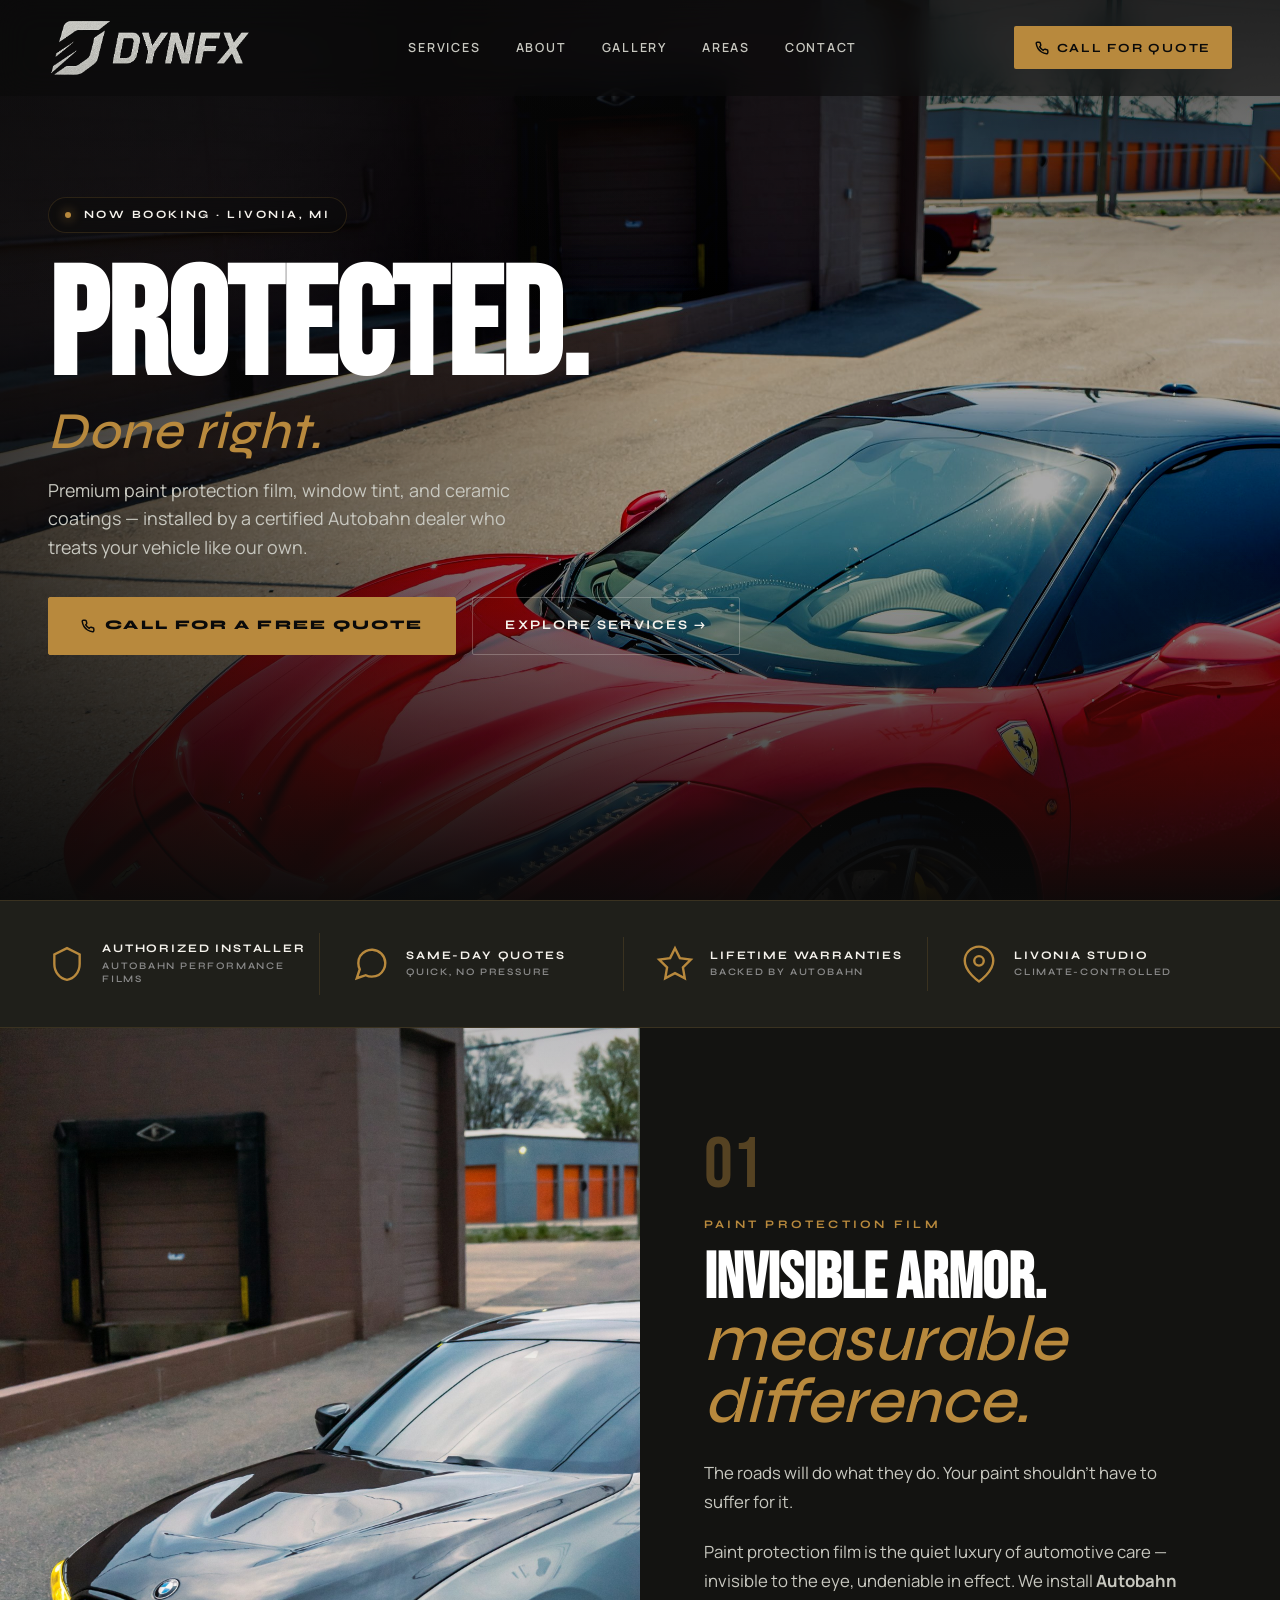
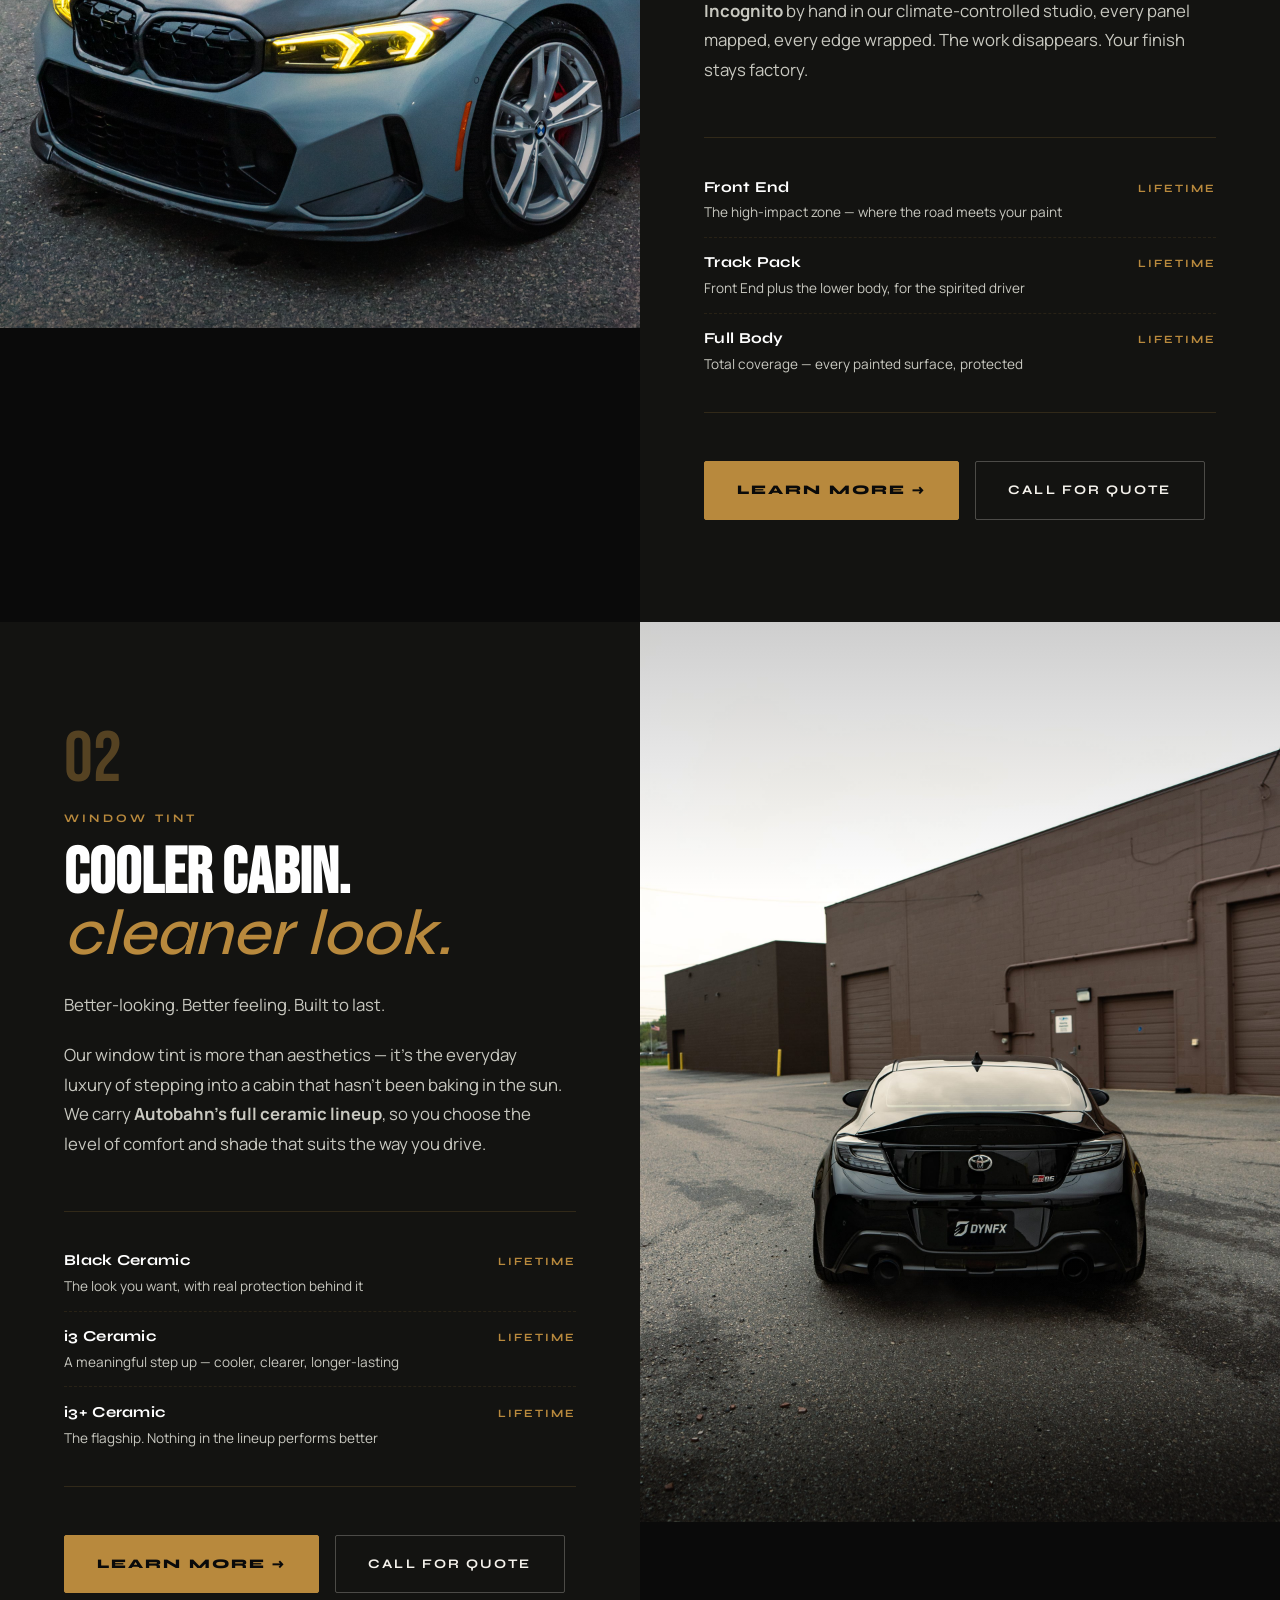
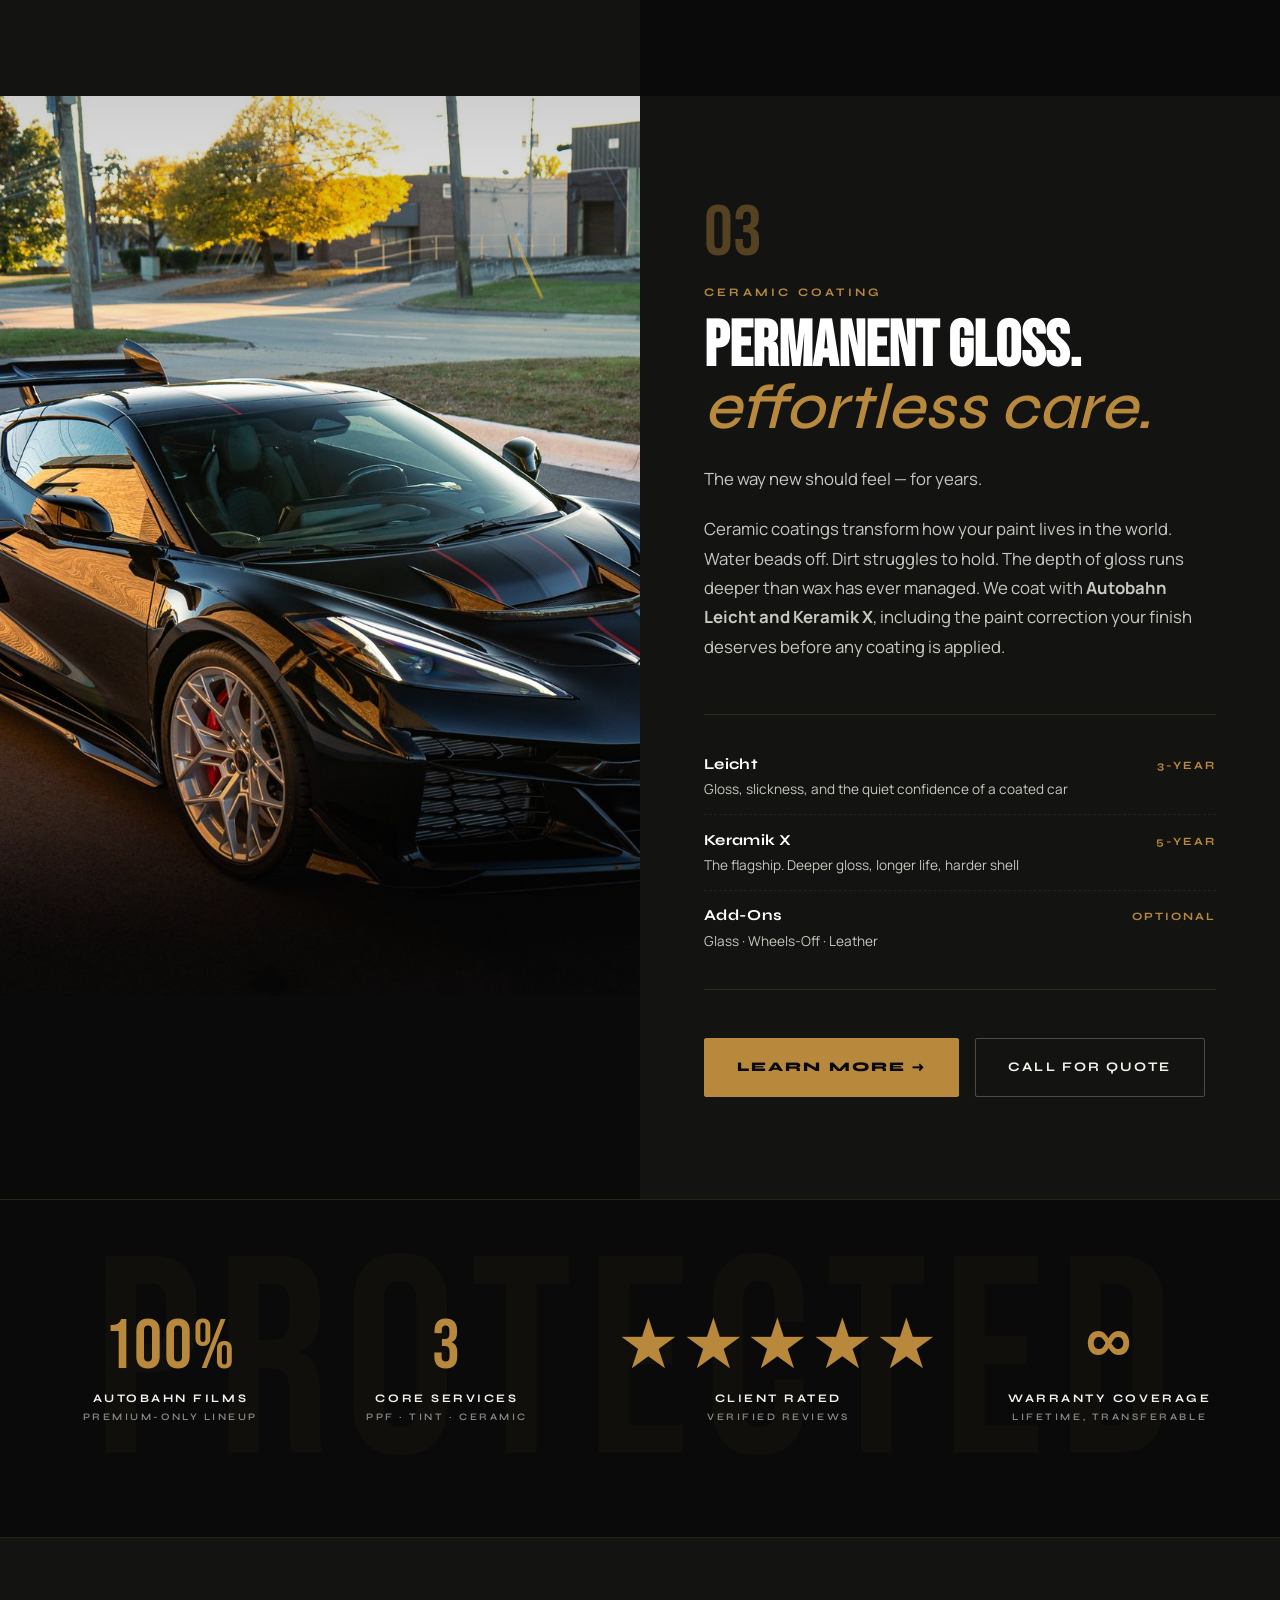
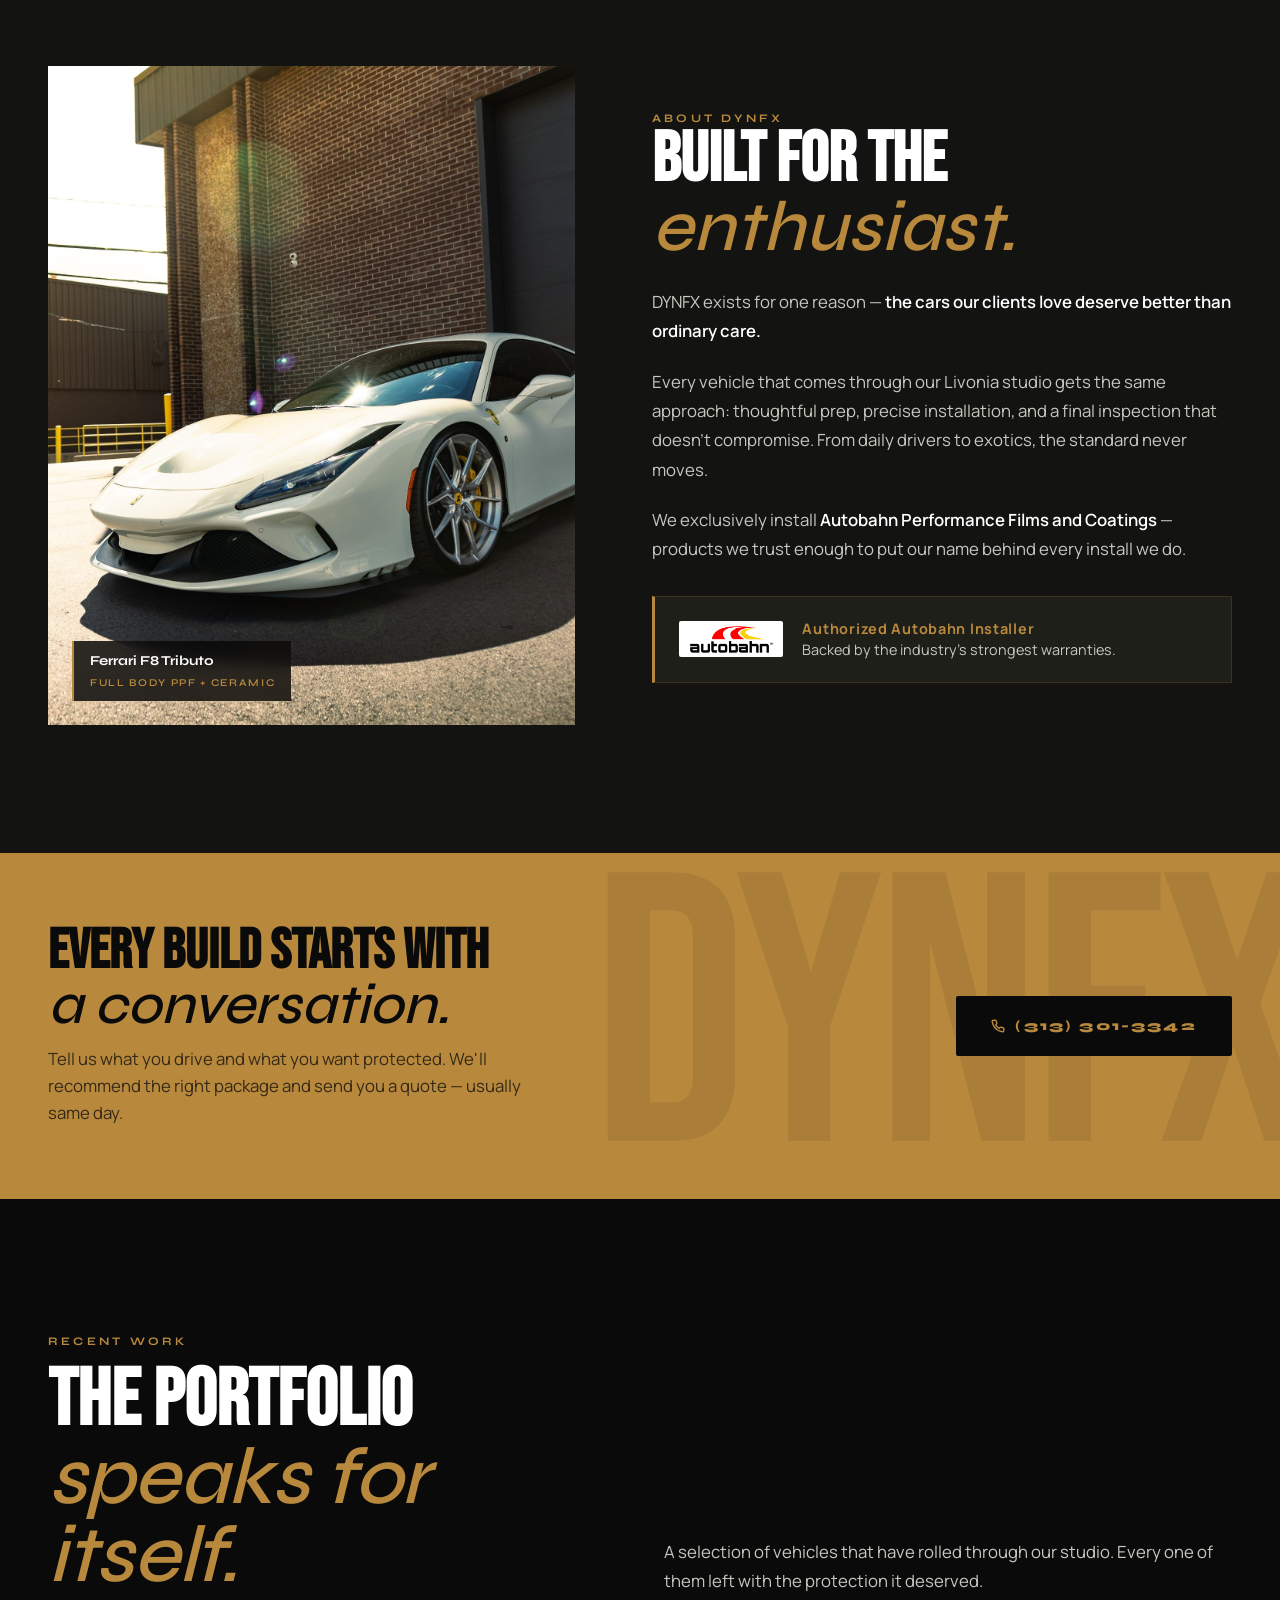
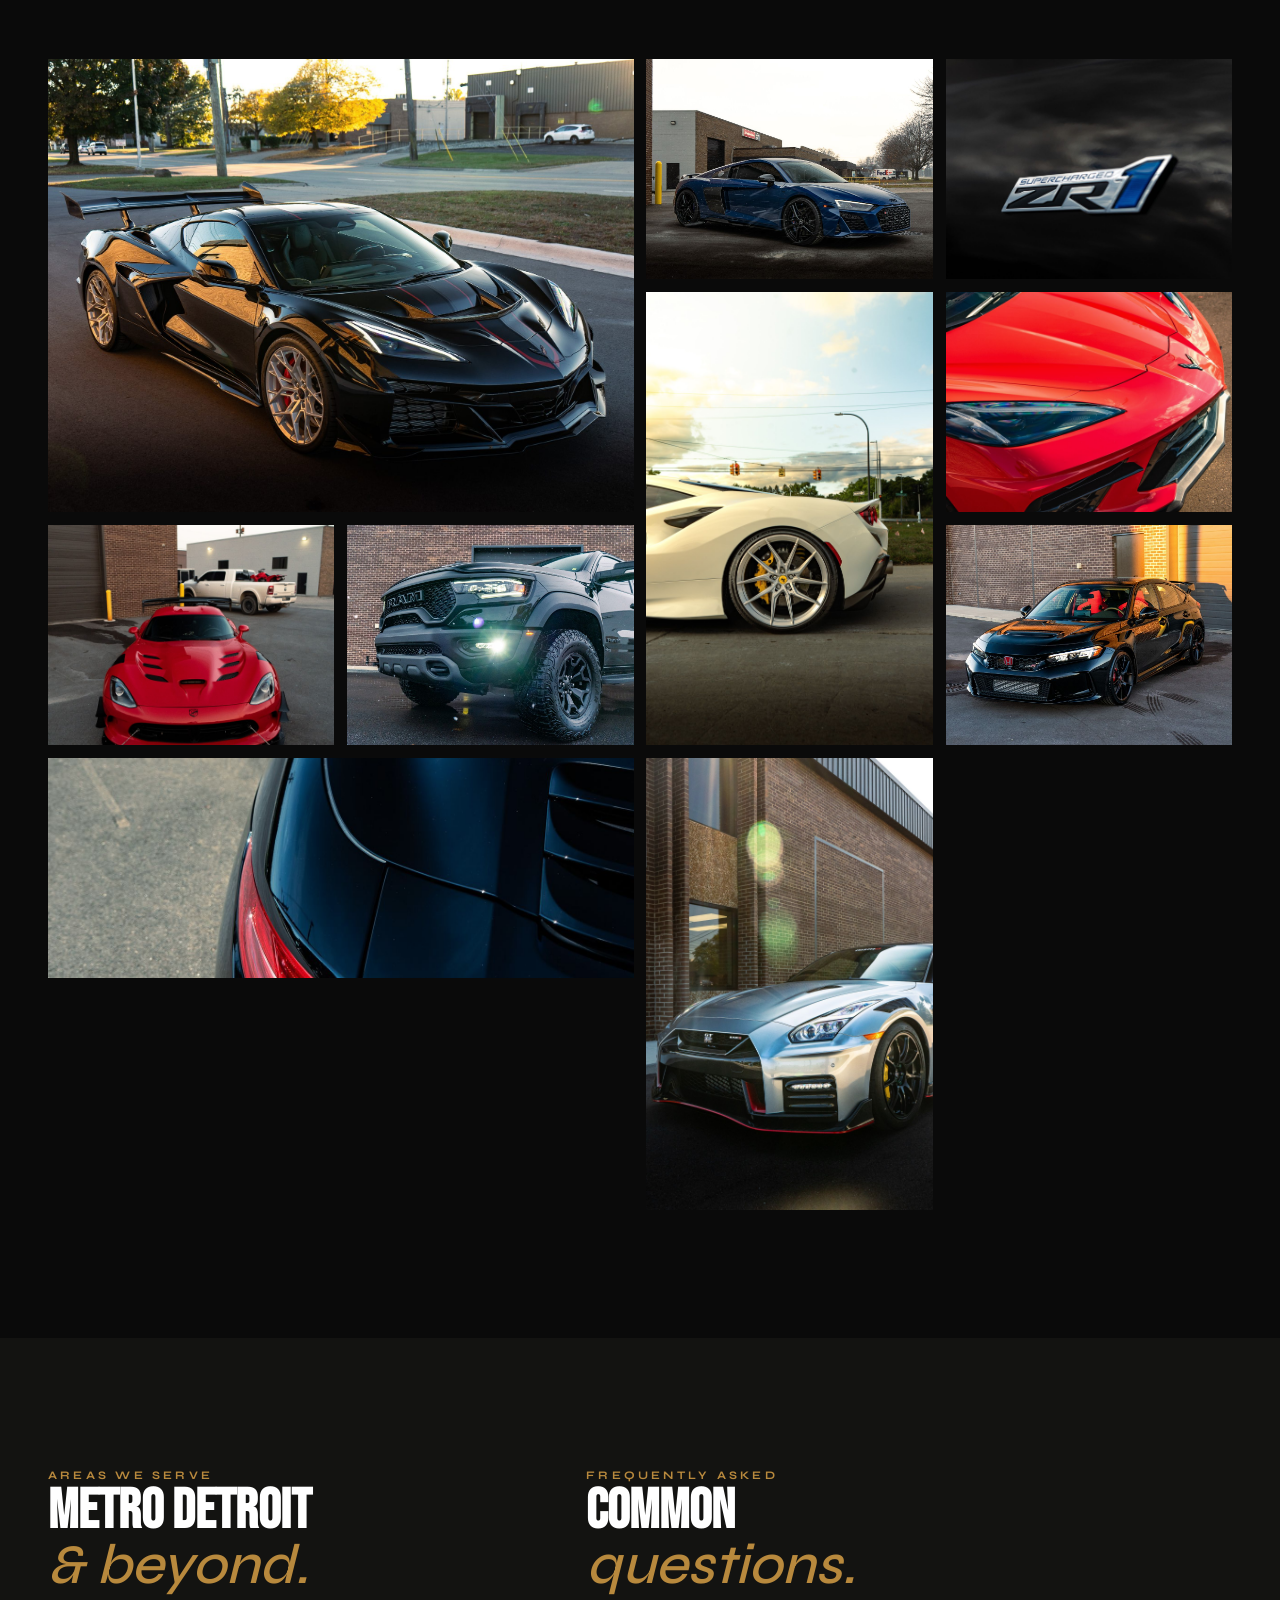
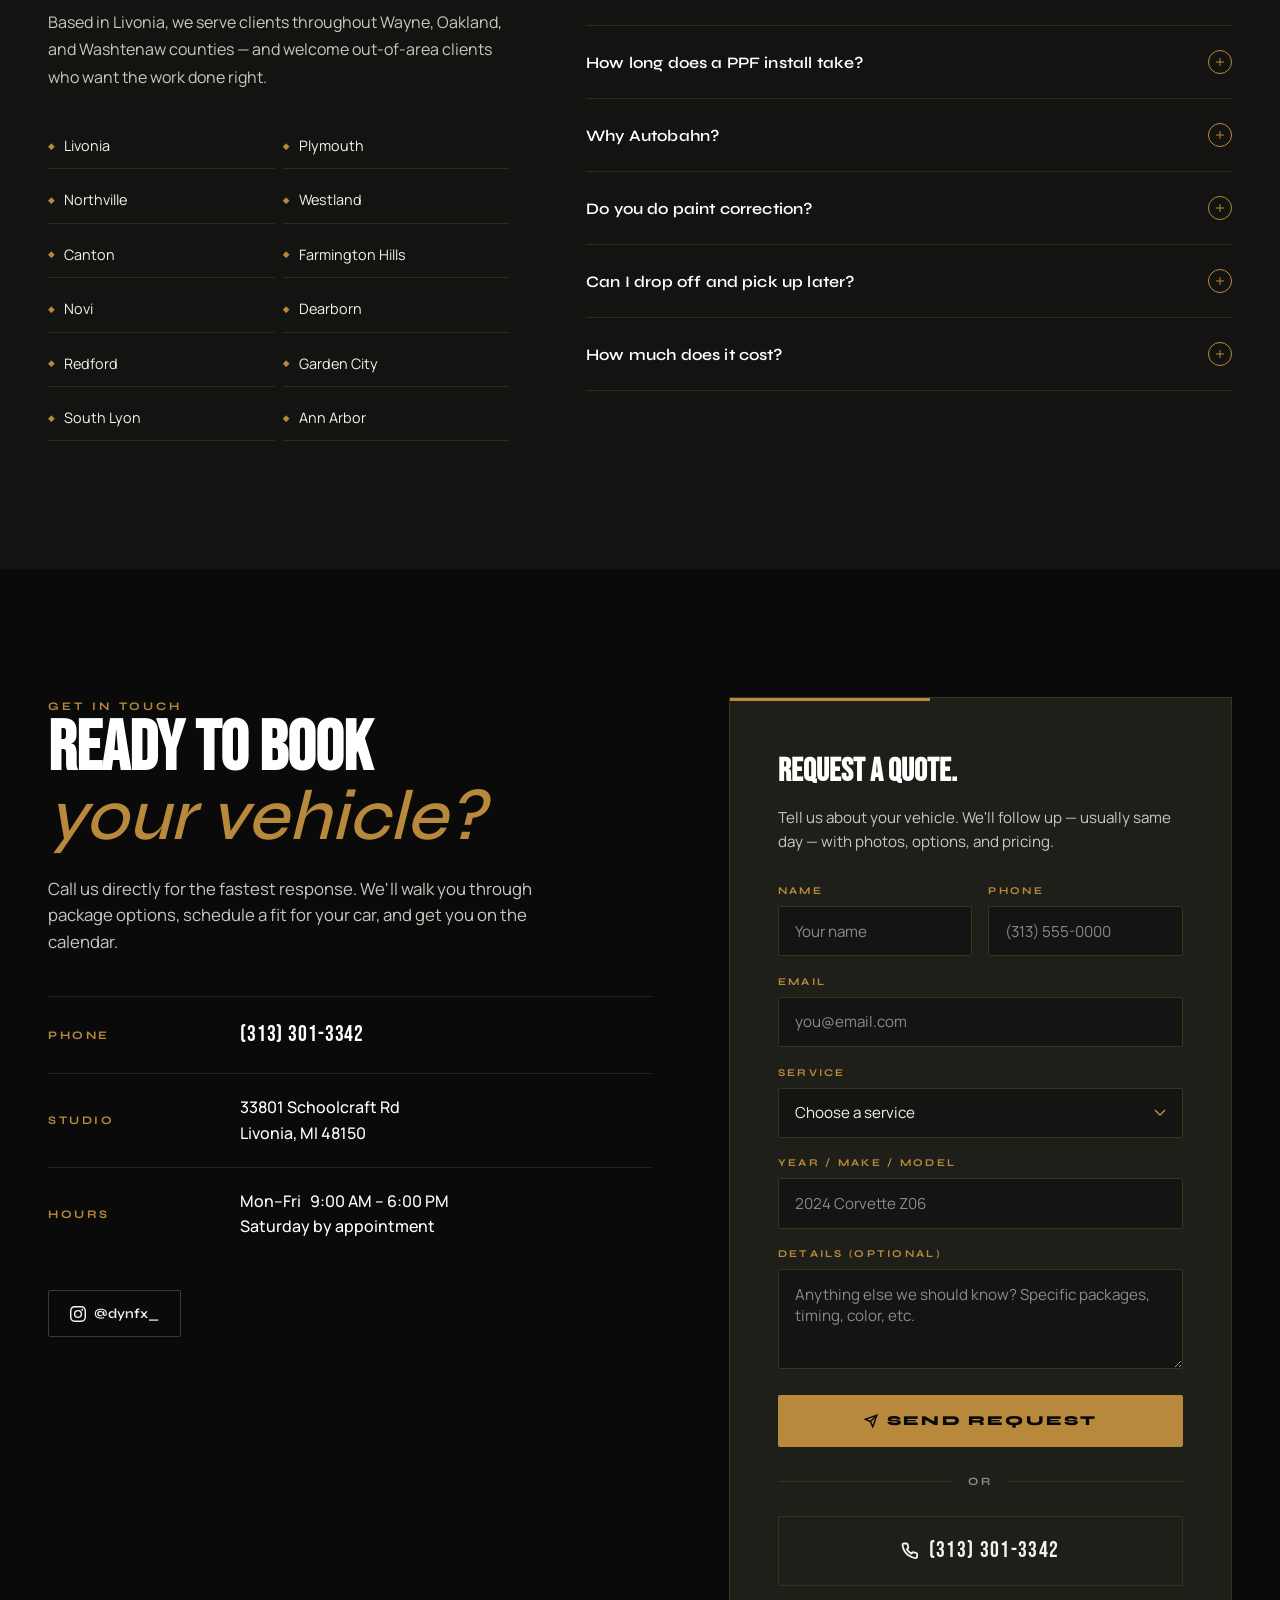
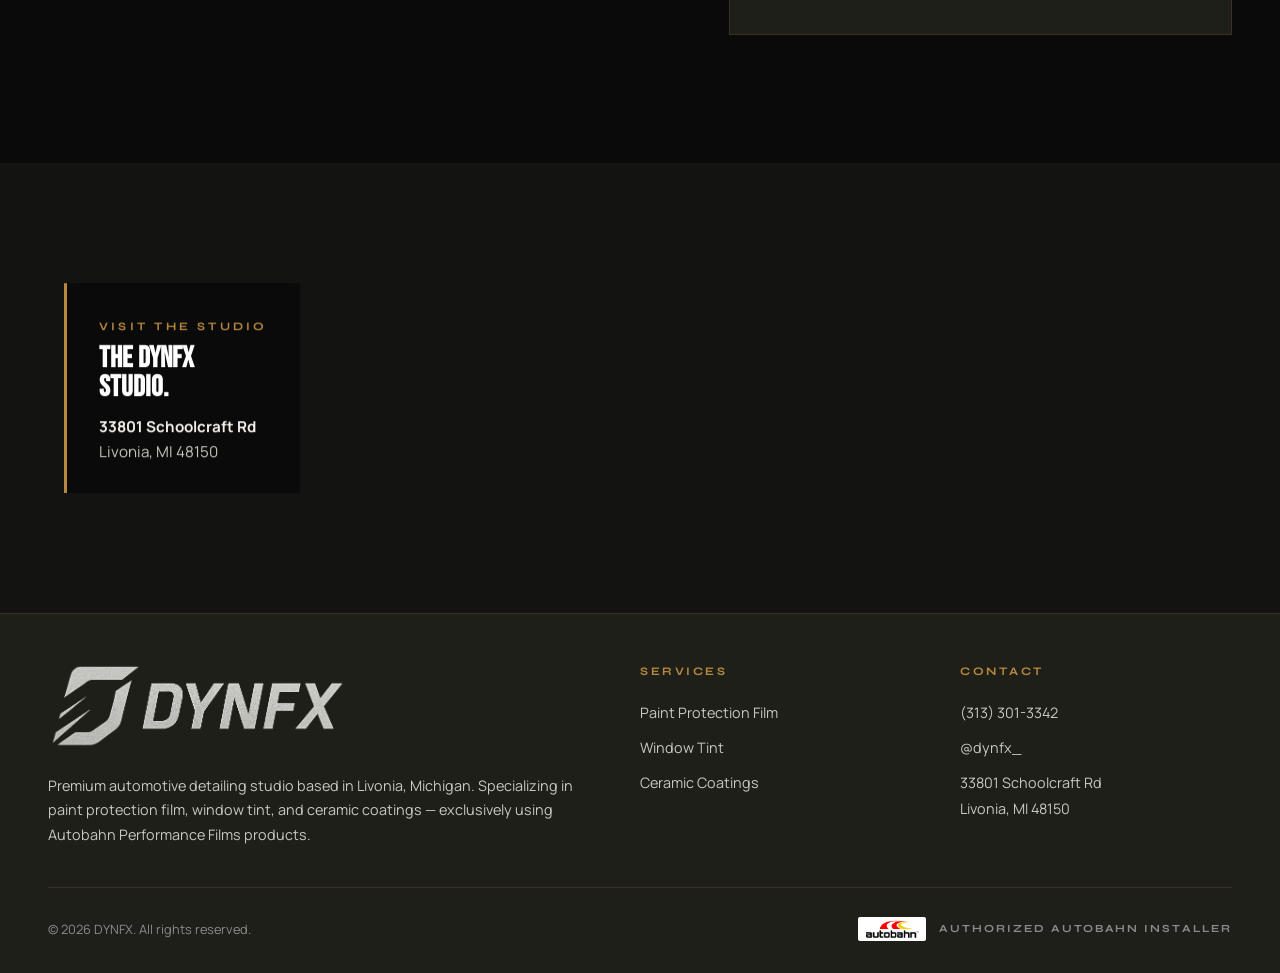
==== commit 75eb3776: "Add files via upload" ====
--- a/index.html
+++ b/index.html
@@ -1,5 +1,4 @@
 <!DOCTYPE html>
-
 <html lang="en">
 <head>
 <meta charset="UTF-8">
@@ -9,182 +8,177 @@
 <meta name="keywords" content="paint protection film, ppf, window tint, ceramic coating, autobahn, livonia, michigan, detailing, automotive">
 <meta name="author" content="DYNFX">
 <meta name="robots" content="index, follow">
-<link rel="canonical" href="https://dynfx.com/">
+<link rel="canonical" href="https://dynfx.co/">
 
 <!-- Open Graph (for sharing on Facebook, iMessage, etc.) -->
-
 <meta property="og:type" content="website">
 <meta property="og:title" content="DYNFX — Paint Protection, Window Tint & Ceramic Coatings | Livonia, MI">
 <meta property="og:description" content="Livonia's premier automotive detailing studio. Authorized Autobahn installer.">
-<meta property="og:url" content="https://dynfx.com/">
-<meta property="og:image" content="https://dynfx.com/images/hero-ferrari.jpg">
+<meta property="og:url" content="https://dynfx.co/">
+<meta property="og:image" content="https://dynfx.co/images/hero-ferrari.jpg">
 <meta property="og:locale" content="en_US">
 <meta property="og:site_name" content="DYNFX">
 
 <!-- Twitter Card -->
-
 <meta name="twitter:card" content="summary_large_image">
 <meta name="twitter:title" content="DYNFX — Paint Protection, Window Tint & Ceramic Coatings">
 <meta name="twitter:description" content="Livonia's premier automotive detailing studio. Authorized Autobahn installer.">
-<meta name="twitter:image" content="https://dynfx.com/images/hero-ferrari.jpg">
+<meta name="twitter:image" content="https://dynfx.co/images/hero-ferrari.jpg">
 
 <!-- LocalBusiness Schema -->
-
 <script type="application/ld+json">
 {
-"@context": "https://schema.org",
-"@type": "AutomotiveBusiness",
-"@id": "https://dynfx.com/#business",
-"name": "DYNFX",
-"image": "https://dynfx.com/images/hero-ferrari.jpg",
-"url": "https://dynfx.com",
-"telephone": "+1-313-301-3342",
-"priceRange": "$$$",
-"address": {
-"@type": "PostalAddress",
-"streetAddress": "33801 Schoolcraft Rd",
-"addressLocality": "Livonia",
-"addressRegion": "MI",
-"postalCode": "48150",
-"addressCountry": "US"
-},
-"geo": {
-"@type": "GeoCoordinates",
-"latitude": "42.3838",
-"longitude": "-83.4017"
-},
-"openingHoursSpecification": [
-{
-"@type": "OpeningHoursSpecification",
-"dayOfWeek": ["Monday", "Tuesday", "Wednesday", "Thursday", "Friday"],
-"opens": "09:00",
-"closes": "18:00"
-},
-{
-"@type": "OpeningHoursSpecification",
-"dayOfWeek": "Saturday",
-"opens": "10:00",
-"closes": "16:00",
-"description": "By appointment"
-}
-],
-"sameAs": [
-"https://instagram.com/dynfx_"
-],
-"areaServed": [
-{"@type": "City", "name": "Livonia"},
-{"@type": "City", "name": "Plymouth"},
-{"@type": "City", "name": "Northville"},
-{"@type": "City", "name": "Westland"},
-{"@type": "City", "name": "Canton"},
-{"@type": "City", "name": "Farmington Hills"},
-{"@type": "City", "name": "Novi"},
-{"@type": "City", "name": "Dearborn"},
-{"@type": "City", "name": "Redford"},
-{"@type": "City", "name": "Garden City"},
-{"@type": "City", "name": "South Lyon"},
-{"@type": "City", "name": "Ann Arbor"}
-],
-"hasOfferCatalog": {
-"@type": "OfferCatalog",
-"name": "DYNFX Services",
-"itemListElement": [
-{
-"@type": "Offer",
-"itemOffered": {
-"@type": "Service",
-"name": "Paint Protection Film",
-"description": "Self-healing paint protection film installation. Front End, Track Pack, and Full Body coverage tiers using Autobahn Incognito PPF.",
-"provider": {"@id": "https://dynfx.com/#business"}
-}
-},
-{
-"@type": "Offer",
-"itemOffered": {
-"@type": "Service",
-"name": "Window Tint",
-"description": "Premium ceramic window tint installation. Black Ceramic, i3, and i3+ tiers from Autobahn Performance Films.",
-"provider": {"@id": "https://dynfx.com/#business"}
-}
-},
-{
-"@type": "Offer",
-"itemOffered": {
-"@type": "Service",
-"name": "Ceramic Coating",
-"description": "Professional ceramic coating application. Leicht 3-year and Keramik X 5-year coverage with optional add-ons for glass, wheels, and leather.",
-"provider": {"@id": "https://dynfx.com/#business"}
-}
-}
-]
-}
+  "@context": "https://schema.org",
+  "@type": "AutomotiveBusiness",
+  "@id": "https://dynfx.co/#business",
+  "name": "DYNFX",
+  "image": "https://dynfx.co/images/hero-ferrari.jpg",
+  "url": "https://dynfx.co",
+  "telephone": "+1-313-301-3342",
+  "priceRange": "$$$",
+  "address": {
+    "@type": "PostalAddress",
+    "streetAddress": "33801 Schoolcraft Rd",
+    "addressLocality": "Livonia",
+    "addressRegion": "MI",
+    "postalCode": "48150",
+    "addressCountry": "US"
+  },
+  "geo": {
+    "@type": "GeoCoordinates",
+    "latitude": "42.3838",
+    "longitude": "-83.4017"
+  },
+  "openingHoursSpecification": [
+    {
+      "@type": "OpeningHoursSpecification",
+      "dayOfWeek": ["Monday", "Tuesday", "Wednesday", "Thursday", "Friday"],
+      "opens": "09:00",
+      "closes": "18:00"
+    },
+    {
+      "@type": "OpeningHoursSpecification",
+      "dayOfWeek": "Saturday",
+      "opens": "10:00",
+      "closes": "16:00",
+      "description": "By appointment"
+    }
+  ],
+  "sameAs": [
+    "https://instagram.com/dynfx_"
+  ],
+  "areaServed": [
+    {"@type": "City", "name": "Livonia"},
+    {"@type": "City", "name": "Plymouth"},
+    {"@type": "City", "name": "Northville"},
+    {"@type": "City", "name": "Westland"},
+    {"@type": "City", "name": "Canton"},
+    {"@type": "City", "name": "Farmington Hills"},
+    {"@type": "City", "name": "Novi"},
+    {"@type": "City", "name": "Dearborn"},
+    {"@type": "City", "name": "Redford"},
+    {"@type": "City", "name": "Garden City"},
+    {"@type": "City", "name": "South Lyon"},
+    {"@type": "City", "name": "Ann Arbor"}
+  ],
+  "hasOfferCatalog": {
+    "@type": "OfferCatalog",
+    "name": "DYNFX Services",
+    "itemListElement": [
+      {
+        "@type": "Offer",
+        "itemOffered": {
+          "@type": "Service",
+          "name": "Paint Protection Film",
+          "description": "Self-healing paint protection film installation. Front End, Track Pack, and Full Body coverage tiers using Autobahn Incognito PPF.",
+          "provider": {"@id": "https://dynfx.co/#business"}
+        }
+      },
+      {
+        "@type": "Offer",
+        "itemOffered": {
+          "@type": "Service",
+          "name": "Window Tint",
+          "description": "Premium ceramic window tint installation. Black Ceramic, i3, and i3+ tiers from Autobahn Performance Films.",
+          "provider": {"@id": "https://dynfx.co/#business"}
+        }
+      },
+      {
+        "@type": "Offer",
+        "itemOffered": {
+          "@type": "Service",
+          "name": "Ceramic Coating",
+          "description": "Professional ceramic coating application. Leicht 3-year and Keramik X 5-year coverage with optional add-ons for glass, wheels, and leather.",
+          "provider": {"@id": "https://dynfx.co/#business"}
+        }
+      }
+    ]
+  }
 }
 </script>
 
 <!-- FAQ Schema -->
-
 <script type="application/ld+json">
 {
-"@context": "https://schema.org",
-"@type": "FAQPage",
-"mainEntity": [
-{
-"@type": "Question",
-"name": "How long does a PPF install take?",
-"acceptedAnswer": {
-"@type": "Answer",
-"text": "Front End packages are typically a single day. Track Pack runs about two days. Full Body coverage takes between three and five days, depending on the vehicle. We provide an exact timeline with every quote."
-}
-},
-{
-"@type": "Question",
-"name": "Why Autobahn?",
-"acceptedAnswer": {
-"@type": "Answer",
-"text": "Autobahn Performance Films offer one of the strongest warranties in the industry — lifetime, transferable, with a no-fault clause. The products genuinely perform, and we use what we believe in."
-}
-},
-{
-"@type": "Question",
-"name": "Do you do paint correction?",
-"acceptedAnswer": {
-"@type": "Answer",
-"text": "Yes. Paint correction is included with every ceramic coating service, tailored to the vehicle's condition. We do not apply a coating onto a flawed surface."
-}
-},
-{
-"@type": "Question",
-"name": "Can I drop off and pick up later?",
-"acceptedAnswer": {
-"@type": "Answer",
-"text": "Yes. Most clients drop off in the morning and pick up at completion. For multi-day work, we coordinate scheduling around the client."
-}
-},
-{
-"@type": "Question",
-"name": "How much does ceramic coating, PPF, or window tint cost?",
-"acceptedAnswer": {
-"@type": "Answer",
-"text": "Pricing depends on the vehicle, package, and condition. We do not publish prices because every job is different, but we quote quickly. Most clients receive a quote the same day they call."
-}
-}
-]
+  "@context": "https://schema.org",
+  "@type": "FAQPage",
+  "mainEntity": [
+    {
+      "@type": "Question",
+      "name": "How long does a PPF install take?",
+      "acceptedAnswer": {
+        "@type": "Answer",
+        "text": "Front End packages are typically a single day. Track Pack runs about two days. Full Body coverage takes between three and five days, depending on the vehicle. We provide an exact timeline with every quote."
+      }
+    },
+    {
+      "@type": "Question",
+      "name": "Why Autobahn?",
+      "acceptedAnswer": {
+        "@type": "Answer",
+        "text": "Autobahn Performance Films offer one of the strongest warranties in the industry — lifetime, transferable, with a no-fault clause. The products genuinely perform, and we use what we believe in."
+      }
+    },
+    {
+      "@type": "Question",
+      "name": "Do you do paint correction?",
+      "acceptedAnswer": {
+        "@type": "Answer",
+        "text": "Yes. Paint correction is included with every ceramic coating service, tailored to the vehicle's condition. We do not apply a coating onto a flawed surface."
+      }
+    },
+    {
+      "@type": "Question",
+      "name": "Can I drop off and pick up later?",
+      "acceptedAnswer": {
+        "@type": "Answer",
+        "text": "Yes. Most clients drop off in the morning and pick up at completion. For multi-day work, we coordinate scheduling around the client."
+      }
+    },
+    {
+      "@type": "Question",
+      "name": "How much does ceramic coating, PPF, or window tint cost?",
+      "acceptedAnswer": {
+        "@type": "Answer",
+        "text": "Pricing depends on the vehicle, package, and condition. We do not publish prices because every job is different, but we quote quickly. Most clients receive a quote the same day they call."
+      }
+    }
+  ]
 }
 </script>
 
 <!-- Breadcrumb Schema -->
-
 <script type="application/ld+json">
 {
-"@context": "https://schema.org",
-"@type": "WebSite",
-"name": "DYNFX",
-"url": "https://dynfx.com",
-"potentialAction": {
-"@type": "SearchAction",
-"target": "https://dynfx.com/?s={search_term_string}",
-"query-input": "required name=search_term_string"
-}
+  "@context": "https://schema.org",
+  "@type": "WebSite",
+  "name": "DYNFX",
+  "url": "https://dynfx.co",
+  "potentialAction": {
+    "@type": "SearchAction",
+    "target": "https://dynfx.co/?s={search_term_string}",
+    "query-input": "required name=search_term_string"
+  }
 }
 </script>
 
@@ -193,1913 +187,1814 @@
 <link href="https://fonts.googleapis.com/css2?family=Bebas+Neue&family=Manrope:wght@300;400;500;600;700;800&family=Syne:wght@500;700;800&display=swap" rel="stylesheet">
 
 <style>
-:root {
---black: #0a0a0a;
---near-black: #131311;
---card-bg: #1f1f1a;
---card-bg-2: #1a1a17;
---gold: #b8893d;
---gold-bright: #d4a855;
---cream: #f5f2ec;
---white: #ffffff;
---mid: #8a8a8a;
---light-gray: #c8c8c0;
---line: rgba(184, 137, 61, 0.18);
-
---f-display: 'Bebas Neue', sans-serif;
---f-accent: 'Syne', sans-serif;
---f-body: 'Manrope', system-ui, sans-serif;
-
---max: 1440px;
---pad: clamp(1.25rem, 4vw, 3rem);
-}
-
-*, *::before, *::after { box-sizing: border-box; margin: 0; padding: 0; }
-html { scroll-behavior: smooth; -webkit-text-size-adjust: 100%; }
-body {
-font-family: var(--f-body);
-background: var(--black);
-color: var(--cream);
-line-height: 1.6;
-overflow-x: hidden;
--webkit-font-smoothing: antialiased;
-}
-img { max-width: 100%; display: block; }
-a { color: inherit; text-decoration: none; }
-
-.container { max-width: var(--max); margin: 0 auto; padding: 0 var(--pad); }
-
-.eyebrow {
-font-family: var(--f-accent);
-font-weight: 700;
-font-size: 0.72rem;
-letter-spacing: 0.28em;
-text-transform: uppercase;
-color: var(--gold);
-}
-
-/* ==================== HEADER ==================== */
-.site-header {
-position: fixed; top: 0; left: 0; right: 0;
-z-index: 100;
-padding: 1.1rem var(--pad);
-backdrop-filter: blur(16px);
--webkit-backdrop-filter: blur(16px);
-background: rgba(10, 10, 10, 0.6);
-border-bottom: 1px solid transparent;
-transition: all 0.3s;
-}
-.site-header.scrolled {
-padding: 0.7rem var(--pad);
-background: rgba(10, 10, 10, 0.92);
-border-bottom-color: var(--line);
-}
-.header-inner {
-max-width: var(--max);
-margin: 0 auto;
-display: flex;
-align-items: center;
-justify-content: space-between;
-gap: 2rem;
-}
-.brand {
-display: inline-flex;
-align-items: center;
-height: 60px;
-}
-.brand img {
-height: 100%;
-width: auto;
-transition: height 0.3s;
-}
-.site-header.scrolled .brand { height: 48px; }
-.nav { display: flex; gap: 2.2rem; align-items: center; }
-.nav a {
-font-size: 0.78rem;
-font-weight: 600;
-letter-spacing: 0.14em;
-text-transform: uppercase;
-color: var(--light-gray);
-transition: color 0.2s;
-}
-.nav a:hover { color: var(--gold-bright); }
-
-/* Services dropdown */
-.nav-dropdown { position: relative; }
-.nav-dropdown > a { display: inline-flex; align-items: center; gap: 0.4rem; cursor: pointer; }
-.nav-dropdown > a::after {
-content: '';
-width: 6px; height: 6px;
-border-right: 1.5px solid currentColor;
-border-bottom: 1.5px solid currentColor;
-transform: rotate(45deg) translateY(-2px);
-transition: transform 0.2s;
-}
-.nav-dropdown.open > a::after { transform: rotate(-135deg) translateY(2px); }
-.dropdown-menu {
-position: absolute;
-top: calc(100% + 0.8rem);
-left: 50%;
-transform: translateX(-50%) translateY(-6px);
-background: var(--black);
-border: 1px solid rgba(255,255,255,0.08);
-border-radius: 8px;
-padding: 0.5rem 0;
-min-width: 220px;
-opacity: 0;
-visibility: hidden;
-transition: opacity 0.18s, transform 0.18s, visibility 0.18s;
-box-shadow: 0 12px 32px rgba(0,0,0,0.45);
-z-index: 200;
-}
-.nav-dropdown:hover .dropdown-menu,
-.nav-dropdown.open .dropdown-menu {
-opacity: 1;
-visibility: visible;
-transform: translateX(-50%) translateY(0);
-}
-.dropdown-menu a {
-display: block;
-padding: 0.7rem 1.2rem;
-font-size: 0.78rem;
-letter-spacing: 0.12em;
-color: var(--light-gray);
-white-space: nowrap;
-}
-.dropdown-menu a:hover { color: var(--gold-bright); background: rgba(255,255,255,0.03); }
-
-.btn-quote-header {
-display: inline-flex;
-align-items: center;
-gap: 0.5rem;
-padding: 0.7rem 1.3rem;
-background: var(--gold);
-color: var(--black);
-font-family: var(--f-accent);
-font-size: 0.78rem;
-font-weight: 700;
-letter-spacing: 0.14em;
-text-transform: uppercase;
-border-radius: 2px;
-transition: all 0.25s;
-}
-.btn-quote-header:hover {
-background: var(--gold-bright);
-transform: translateY(-1px);
-box-shadow: 0 8px 24px rgba(184, 137, 61, 0.3);
-}
-
-.menu-toggle {
-display: none; background: none; border: none;
-width: 30px; height: 24px; position: relative; cursor: pointer;
-}
-.menu-toggle span {
-position: absolute; left: 0;
-width: 100%; height: 2px;
-background: var(--cream); transition: 0.3s;
-}
-.menu-toggle span:nth-child(1) { top: 3px; }
-.menu-toggle span:nth-child(2) { top: 11px; }
-.menu-toggle span:nth-child(3) { top: 19px; }
-.menu-toggle.open span:nth-child(1) { top: 11px; transform: rotate(45deg); }
-.menu-toggle.open span:nth-child(2) { opacity: 0; }
-.menu-toggle.open span:nth-child(3) { top: 11px; transform: rotate(-45deg); }
-
-/* ==================== HERO ==================== */
-.hero {
-position: relative;
-min-height: 100vh;
-min-height: 100svh;
-display: flex;
-align-items: center;
-overflow: hidden;
-padding-top: 5rem;
-}
-.hero-image {
-position: absolute; inset: 0; z-index: 0;
-}
-.hero-image img {
-width: 100%; height: 100%;
-object-fit: cover;
-object-position: center 35%;
-filter: brightness(0.65) contrast(1.1) saturate(1.05);
-}
-.hero-image::after {
-content: '';
-position: absolute; inset: 0;
-background:
-linear-gradient(180deg, rgba(10,10,10,0.6) 0%, transparent 35%, transparent 60%, rgba(10,10,10,0.95) 100%),
-linear-gradient(90deg, rgba(10,10,10,0.7) 0%, transparent 55%);
-}
-
-.hero-content {
-position: relative; z-index: 2;
-max-width: var(--max);
-margin: 0 auto;
-padding: 0 var(--pad);
-width: 100%;
-}
-
-.hero-eyebrow {
-display: inline-flex;
-align-items: center;
-gap: 0.8rem;
-margin-bottom: 1.8rem;
-padding: 0.5rem 1rem 0.5rem 0.5rem;
-background: rgba(10,10,10,0.5);
-border: 1px solid var(--line);
-border-radius: 50px;
-backdrop-filter: blur(8px);
-animation: fadeUp 0.8s 0.1s both;
-}
-.hero-eyebrow::before {
-content: '';
-width: 6px; height: 6px;
-background: var(--gold);
-border-radius: 50%;
-box-shadow: 0 0 12px var(--gold);
-margin-left: 0.5rem;
-animation: pulse 2s infinite;
-}
-.hero-eyebrow span {
-font-family: var(--f-accent);
-font-size: 0.7rem;
-font-weight: 700;
-letter-spacing: 0.22em;
-text-transform: uppercase;
-color: var(--cream);
-}
-
-.hero h1 {
-font-family: var(--f-display);
-font-size: clamp(4rem, 12vw, 9.5rem);
-line-height: 0.9;
-letter-spacing: -0.005em;
-color: var(--white);
-margin-bottom: 1.3rem;
-text-transform: uppercase;
-animation: fadeUp 0.9s 0.25s both;
-}
-.hero h1 .accent {
-display: block;
-color: var(--gold);
-font-style: italic;
-font-family: var(--f-accent);
-font-size: 0.34em;
-font-weight: 500;
-letter-spacing: 0.02em;
-text-transform: none;
-margin-top: 0.6rem;
-}
-.hero-sub {
-max-width: 44ch;
-font-size: clamp(1rem, 1.4vw, 1.15rem);
-color: var(--light-gray);
-margin-bottom: 2.2rem;
-animation: fadeUp 0.9s 0.4s both;
-}
-.hero-cta-row {
-display: flex;
-gap: 1rem;
-flex-wrap: wrap;
-animation: fadeUp 0.9s 0.55s both;
-}
-
-.btn-primary {
-display: inline-flex;
-align-items: center;
-gap: 0.65rem;
-padding: 1.1rem 2rem;
-background: var(--gold);
-color: var(--black);
-font-family: var(--f-accent);
-font-size: 0.82rem;
-font-weight: 800;
-letter-spacing: 0.16em;
-text-transform: uppercase;
-border-radius: 2px;
-transition: all 0.25s;
-border: 1px solid var(--gold);
-}
-.btn-primary:hover {
-background: var(--gold-bright);
-transform: translateY(-2px);
-box-shadow: 0 12px 32px rgba(184, 137, 61, 0.35);
-}
-.btn-secondary {
-display: inline-flex;
-align-items: center;
-gap: 0.65rem;
-padding: 1.1rem 2rem;
-background: transparent;
-color: var(--cream);
-font-family: var(--f-accent);
-font-size: 0.82rem;
-font-weight: 700;
-letter-spacing: 0.16em;
-text-transform: uppercase;
-border: 1px solid rgba(245, 242, 236, 0.25);
-border-radius: 2px;
-transition: all 0.25s;
-}
-.btn-secondary:hover {
-border-color: var(--gold);
-color: var(--gold-bright);
-}
-
-/* ==================== TRUST STRIP ==================== */
-.trust-strip {
-background: var(--card-bg);
-border-top: 1px solid var(--line);
-border-bottom: 1px solid var(--line);
-padding: 2rem 0;
-}
-.trust-grid {
-display: grid;
-grid-template-columns: repeat(4, 1fr);
-gap: 2rem;
-align-items: center;
-}
-.trust-item {
-display: flex;
-align-items: center;
-gap: 1rem;
-padding: 0.5rem 0;
-border-right: 1px solid var(--line);
-}
-.trust-item:last-child { border-right: none; }
-.trust-item .icon {
-width: 38px; height: 38px;
-flex-shrink: 0;
-color: var(--gold);
-}
-.trust-item .icon svg { width: 100%; height: 100%; stroke-width: 1.5; }
-.trust-text {
-font-family: var(--f-accent);
-font-size: 0.72rem;
-font-weight: 700;
-letter-spacing: 0.16em;
-text-transform: uppercase;
-color: var(--cream);
-line-height: 1.35;
-}
-.trust-text small {
-display: block;
-font-size: 0.62rem;
-color: var(--mid);
-letter-spacing: 0.18em;
-font-weight: 600;
-margin-top: 0.2rem;
-}
-
-/* ==================== SECTION HEADERS ==================== */
-section { padding: clamp(4rem, 10vw, 8rem) 0; }
-.section-head {
-display: grid;
-grid-template-columns: 1fr 1fr;
-gap: 3rem;
-align-items: end;
-margin-bottom: clamp(2.5rem, 5vw, 4.5rem);
-}
-.section-head .title h2 {
-font-family: var(--f-display);
-font-size: clamp(2.5rem, 6.5vw, 5rem);
-line-height: 0.95;
-color: var(--white);
-text-transform: uppercase;
-}
-.section-head .title h2 .italic {
-font-family: var(--f-accent);
-font-style: italic;
-font-weight: 500;
-color: var(--gold);
-text-transform: none;
-letter-spacing: -0.01em;
-}
-.section-head .eyebrow { margin-bottom: 0.8rem; display: inline-block; }
-.section-head .sub { color: var(--light-gray); font-size: 1.05rem; line-height: 1.7; }
-
-/* ==================== SERVICES — STICKY SCROLL ==================== */
-.services-wrap { background: var(--near-black); padding-bottom: 0; }
-
-.service-row {
-display: grid;
-grid-template-columns: 1fr 1fr;
-gap: 0;
-min-height: 100vh;
-align-items: stretch;
-}
-.service-row.reverse .service-image-col { order: 2; }
-.service-row.reverse .service-text-col { order: 1; }
-
-.service-image-col {
-position: relative;
-overflow: hidden;
-background: var(--black);
-}
-.service-image-col .sticky-img {
-position: sticky;
-top: 0;
-height: 100vh;
-width: 100%;
-overflow: hidden;
-}
-.service-image-col .sticky-img img {
-width: 100%; height: 100%;
-object-fit: cover;
-transition: transform 1.2s ease;
-}
-.service-image-col .sticky-img::after {
-content: '';
-position: absolute; inset: 0;
-background: linear-gradient(180deg, rgba(10,10,10,0.2) 0%, transparent 30%, transparent 70%, rgba(10,10,10,0.5) 100%);
-}
-
-.service-text-col {
-padding: clamp(4rem, 8vw, 7rem) clamp(2rem, 5vw, 4rem);
-display: flex;
-flex-direction: column;
-justify-content: center;
-}
-
-.service-num {
-font-family: var(--f-display);
-font-size: 4.5rem;
-line-height: 1;
-color: var(--gold);
-opacity: 0.4;
-margin-bottom: 0.8rem;
-}
-.service-title-tag {
-font-family: var(--f-accent);
-font-size: 0.72rem;
-font-weight: 700;
-letter-spacing: 0.28em;
-text-transform: uppercase;
-color: var(--gold);
-margin-bottom: 1rem;
-}
-.service-row h3 {
-font-family: var(--f-display);
-font-size: clamp(2.5rem, 5vw, 4rem);
-line-height: 0.95;
-color: var(--white);
-margin-bottom: 1.5rem;
-text-transform: uppercase;
-}
-.service-row h3 .italic {
-font-family: var(--f-accent);
-font-style: italic;
-font-weight: 500;
-color: var(--gold);
-text-transform: none;
-}
-.service-row p {
-color: var(--light-gray);
-font-size: 1.05rem;
-line-height: 1.75;
-margin-bottom: 1.3rem;
-max-width: 50ch;
-}
-.service-tiers {
-margin: 2rem 0;
-border-top: 1px solid var(--line);
-border-bottom: 1px solid var(--line);
-padding: 1.5rem 0;
-}
-.service-tier {
-padding: 0.8rem 0;
-display: grid;
-grid-template-columns: 1fr auto;
-gap: 1rem;
-align-items: baseline;
-border-bottom: 1px dashed rgba(184, 137, 61, 0.12);
-}
-.service-tier:last-child { border-bottom: none; }
-.service-tier-name {
-font-family: var(--f-accent);
-font-weight: 700;
-font-size: 0.95rem;
-color: var(--white);
-letter-spacing: 0.02em;
-}
-.service-tier-name small {
-display: block;
-font-family: var(--f-body);
-font-weight: 400;
-color: var(--light-gray);
-font-size: 0.85rem;
-letter-spacing: 0;
-margin-top: 0.2rem;
-}
-.service-tier-meta {
-font-family: var(--f-accent);
-font-size: 0.7rem;
-font-weight: 700;
-letter-spacing: 0.18em;
-text-transform: uppercase;
-color: var(--gold);
-}
-
-.service-row .cta-row {
-display: flex;
-gap: 1rem;
-flex-wrap: wrap;
-margin-top: 1rem;
-}
-
-/* ==================== STATS BANNER ==================== */
-.stats-banner {
-background: var(--black);
-padding: clamp(4rem, 8vw, 6rem) 0;
-border-top: 1px solid var(--line);
-border-bottom: 1px solid var(--line);
-position: relative;
-overflow: hidden;
-}
-.stats-banner::before {
-content: 'PROTECTED';
-position: absolute;
-left: 50%;
-top: 50%;
-transform: translate(-50%, -50%);
-font-family: var(--f-display);
-font-size: clamp(8rem, 22vw, 18rem);
-color: rgba(184, 137, 61, 0.04);
-letter-spacing: 0.05em;
-pointer-events: none;
-white-space: nowrap;
-}
-.stats-grid {
-position: relative;
-display: grid;
-grid-template-columns: repeat(4, 1fr);
-gap: 2rem;
-text-align: center;
-}
-.stat-block { padding: 1rem; }
-.stat-num {
-font-family: var(--f-display);
-font-size: clamp(3rem, 5.5vw, 4.8rem);
-line-height: 1;
-color: var(--gold);
-letter-spacing: 0.02em;
-margin-bottom: 0.5rem;
-}
-.stat-label {
-font-family: var(--f-accent);
-font-size: 0.72rem;
-font-weight: 700;
-letter-spacing: 0.22em;
-text-transform: uppercase;
-color: var(--cream);
-line-height: 1.4;
-}
-.stat-label small {
-display: block;
-color: var(--mid);
-font-weight: 600;
-margin-top: 0.3rem;
-font-size: 0.62rem;
-}
-
-/* ==================== ABOUT ==================== */
-.about {
-background: var(--near-black);
-position: relative;
-}
-.about-grid {
-display: grid;
-grid-template-columns: 1fr 1.1fr;
-gap: clamp(2.5rem, 6vw, 5rem);
-align-items: center;
-}
-.about-img {
-position: relative;
-aspect-ratio: 4/5;
-overflow: hidden;
-}
-.about-img img { width: 100%; height: 100%; object-fit: cover; }
-.about-img::after {
-content: '';
-position: absolute; inset: 0;
-background: linear-gradient(135deg, transparent 60%, rgba(184, 137, 61, 0.12));
-}
-.about-img-label {
-position: absolute;
-bottom: 1.5rem; left: 1.5rem;
-background: rgba(10,10,10,0.85);
-padding: 0.6rem 1rem;
-border-left: 2px solid var(--gold);
-backdrop-filter: blur(8px);
-}
-.about-img-label .name {
-font-family: var(--f-accent);
-font-weight: 700;
-font-size: 0.85rem;
-color: var(--white);
-}
-.about-img-label .meta {
-font-family: var(--f-accent);
-font-size: 0.65rem;
-font-weight: 600;
-letter-spacing: 0.16em;
-color: var(--gold);
-text-transform: uppercase;
-margin-top: 0.2rem;
-}
-.about-content h2 {
-font-family: var(--f-display);
-font-size: clamp(2.5rem, 5.5vw, 4.5rem);
-line-height: 0.95;
-color: var(--white);
-margin-bottom: 1.5rem;
-text-transform: uppercase;
-}
-.about-content h2 .italic {
-font-family: var(--f-accent);
-font-style: italic;
-font-weight: 500;
-color: var(--gold);
-text-transform: none;
-}
-.about-content p {
-color: var(--light-gray);
-font-size: 1.05rem;
-line-height: 1.75;
-margin-bottom: 1.3rem;
-}
-.about-content p strong { color: var(--white); font-weight: 600; }
-.autobahn-credit {
-display: flex;
-align-items: center;
-gap: 1.2rem;
-padding: 1.3rem 1.5rem;
-background: var(--card-bg);
-border: 1px solid var(--line);
-border-left: 3px solid var(--gold);
-margin-top: 2rem;
-}
-.autobahn-credit img { height: 36px; width: auto; background: white; padding: 4px 8px; border-radius: 2px; }
-.autobahn-credit-text { font-size: 0.9rem; color: var(--light-gray); line-height: 1.5; }
-.autobahn-credit-text strong { color: var(--gold); display: block; font-weight: 700; letter-spacing: 0.05em; }
-
-/* ==================== GALLERY ==================== */
-.gallery { background: var(--black); }
-.gallery-grid {
-display: grid;
-grid-template-columns: repeat(4, 1fr);
-grid-auto-rows: 220px;
-gap: 0.8rem;
-}
-.gal-item {
-overflow: hidden;
-position: relative;
-cursor: pointer;
-}
-.gal-item img {
-width: 100%; height: 100%;
-object-fit: cover;
-transition: transform 0.8s cubic-bezier(0.22, 1, 0.36, 1), filter 0.4s;
-filter: saturate(0.95);
-}
-.gal-item:hover img { transform: scale(1.05); filter: saturate(1.15); }
-.gal-item::after {
-content: '';
-position: absolute; inset: 0;
-background: linear-gradient(180deg, transparent 65%, rgba(10,10,10,0.5));
-opacity: 0;
-transition: opacity 0.3s;
-}
-.gal-item:hover::after { opacity: 1; }
-.gal-item.wide { grid-column: span 2; }
-.gal-item.tall { grid-row: span 2; }
-.gal-item.big { grid-column: span 2; grid-row: span 2; }
-
-/* ==================== AREAS / FAQ ==================== */
-.areas-faq {
-background: var(--near-black);
-}
-.areas-faq-grid {
-display: grid;
-grid-template-columns: 1fr 1.4fr;
-gap: clamp(2.5rem, 6vw, 5rem);
-}
-.areas-list {
-display: grid;
-grid-template-columns: 1fr 1fr;
-gap: 0.5rem;
-margin-top: 2rem;
-}
-.areas-list li {
-list-style: none;
-padding: 0.7rem 0;
-border-bottom: 1px solid var(--line);
-color: var(--cream);
-font-size: 0.9rem;
-display: flex;
-align-items: center;
-gap: 0.6rem;
-}
-.areas-list li::before {
-content: '◆';
-color: var(--gold);
-font-size: 0.55rem;
-}
-.areas-faq h3 {
-font-family: var(--f-display);
-font-size: clamp(2rem, 4.5vw, 3.5rem);
-line-height: 0.95;
-color: var(--white);
-margin-bottom: 1rem;
-text-transform: uppercase;
-}
-.areas-faq h3 .italic {
-font-family: var(--f-accent);
-font-style: italic;
-font-weight: 500;
-color: var(--gold);
-text-transform: none;
-}
-.areas-faq p { color: var(--light-gray); font-size: 1rem; line-height: 1.7; }
-
-.faq {
-margin-top: 2rem;
-border-top: 1px solid var(--line);
-}
-.faq-item {
-border-bottom: 1px solid var(--line);
-}
-.faq-q {
-width: 100%;
-background: none; border: none;
-text-align: left;
-padding: 1.5rem 0;
-color: var(--white);
-font-family: var(--f-accent);
-font-size: 1rem;
-font-weight: 600;
-cursor: pointer;
-display: flex;
-justify-content: space-between;
-align-items: center;
-gap: 1rem;
-letter-spacing: 0.01em;
-transition: color 0.2s;
-}
-.faq-q:hover { color: var(--gold-bright); }
-.faq-q .plus {
-flex-shrink: 0;
-width: 1.5rem;
-height: 1.5rem;
-border: 1px solid var(--gold);
-border-radius: 50%;
-position: relative;
-transition: transform 0.3s;
-}
-.faq-q .plus::before, .faq-q .plus::after {
-content: '';
-position: absolute;
-top: 50%; left: 50%;
-width: 8px; height: 1px;
-background: var(--gold);
-transform: translate(-50%, -50%);
-}
-.faq-q .plus::after { transform: translate(-50%, -50%) rotate(90deg); transition: transform 0.3s; }
-.faq-item.open .faq-q .plus { transform: rotate(45deg); }
-.faq-item.open .faq-q { color: var(--gold); }
-.faq-a {
-max-height: 0;
-overflow: hidden;
-transition: max-height 0.4s ease;
-}
-.faq-a-inner {
-padding-bottom: 1.5rem;
-color: var(--light-gray);
-font-size: 0.95rem;
-line-height: 1.75;
-max-width: 65ch;
-}
-.faq-item.open .faq-a { max-height: 300px; }
-
-/* ==================== QUOTE BANNER (CTA) ==================== */
-.quote-banner {
-background: var(--gold);
-color: var(--black);
-padding: clamp(3rem, 6vw, 4.5rem) 0;
-position: relative;
-overflow: hidden;
-}
-.quote-banner::before {
-content: 'DYNFX';
-position: absolute;
-right: -2%;
-top: 50%;
-transform: translateY(-50%);
-font-family: var(--f-display);
-font-size: clamp(10rem, 30vw, 24rem);
-color: rgba(10,10,10,0.08);
-letter-spacing: -0.02em;
-line-height: 1;
-pointer-events: none;
-}
-.quote-banner-inner {
-position: relative;
-display: grid;
-grid-template-columns: 1fr auto;
-gap: 3rem;
-align-items: center;
-}
-.quote-banner h3 {
-font-family: var(--f-display);
-font-size: clamp(2rem, 5vw, 3.5rem);
-line-height: 0.95;
-color: var(--black);
-text-transform: uppercase;
-}
-.quote-banner h3 .italic {
-font-family: var(--f-accent);
-font-style: italic;
-font-weight: 500;
-text-transform: none;
-}
-.quote-banner p { color: rgba(10,10,10,0.75); margin-top: 0.8rem; font-size: 1.05rem; max-width: 50ch; }
-.btn-banner {
-display: inline-flex;
-align-items: center;
-gap: 0.65rem;
-padding: 1.2rem 2.2rem;
-background: var(--black);
-color: var(--gold);
-font-family: var(--f-accent);
-font-size: 0.85rem;
-font-weight: 800;
-letter-spacing: 0.16em;
-text-transform: uppercase;
-border-radius: 2px;
-transition: all 0.25s;
-white-space: nowrap;
-}
-.btn-banner:hover { background: var(--near-black); transform: translateY(-2px); }
-
-/* ==================== CONTACT ==================== */
-.contact { background: var(--black); }
-.contact-grid {
-display: grid;
-grid-template-columns: 1.2fr 1fr;
-gap: clamp(2.5rem, 6vw, 5rem);
-align-items: start;
-}
-.contact-info h2 {
-font-family: var(--f-display);
-font-size: clamp(2.5rem, 5.5vw, 4.5rem);
-line-height: 0.95;
-color: var(--white);
-margin-bottom: 1.5rem;
-text-transform: uppercase;
-}
-.contact-info h2 .italic {
-font-family: var(--f-accent);
-font-style: italic;
-font-weight: 500;
-color: var(--gold);
-text-transform: none;
-}
-.contact-info > p {
-color: var(--light-gray);
-font-size: 1.05rem;
-margin-bottom: 2.5rem;
-max-width: 50ch;
-}
-.contact-block {
-padding: 1.3rem 0;
-border-top: 1px solid var(--line);
-display: grid;
-grid-template-columns: 160px 1fr;
-gap: 2rem;
-align-items: center;
-}
-.contact-block:last-child { border-bottom: 1px solid var(--line); }
-.contact-block .label {
-font-family: var(--f-accent);
-font-size: 0.72rem;
-font-weight: 700;
-letter-spacing: 0.22em;
-text-transform: uppercase;
-color: var(--gold);
-}
-.contact-block .val {
-font-family: var(--f-display);
-font-size: 1.35rem;
-letter-spacing: 0.04em;
-color: var(--white);
-}
-.contact-block .val a:hover { color: var(--gold-bright); }
-.contact-block .val.small { font-family: var(--f-body); font-size: 1rem; letter-spacing: 0; font-weight: 500; }
-
-.contact-card {
-background: var(--card-bg);
-border: 1px solid var(--line);
-padding: clamp(2rem, 4vw, 3rem);
-position: relative;
-}
-.contact-card::before {
-content: '';
-position: absolute;
-top: 0; left: 0;
-width: 40%; height: 3px;
-background: var(--gold);
-}
-.contact-card h3 {
-font-family: var(--f-display);
-font-size: 2rem;
-color: var(--white);
-margin-bottom: 0.5rem;
-text-transform: uppercase;
-}
-.contact-card > p {
-color: var(--light-gray);
-margin-bottom: 1.8rem;
-font-size: 0.95rem;
-}
-
-/* Form styles */
-.quote-form { display: flex; flex-direction: column; gap: 1.1rem; }
-.form-row { display: grid; grid-template-columns: 1fr 1fr; gap: 1rem; }
-.form-field { display: flex; flex-direction: column; gap: 0.4rem; }
-.form-field label {
-font-family: var(--f-accent);
-font-size: 0.65rem;
-font-weight: 700;
-letter-spacing: 0.22em;
-text-transform: uppercase;
-color: var(--gold);
-}
-.form-field input,
-.form-field select,
-.form-field textarea {
-background: rgba(10, 10, 10, 0.5);
-border: 1px solid rgba(184, 137, 61, 0.25);
-color: var(--cream);
-padding: 0.85rem 1rem;
-font-family: var(--f-body);
-font-size: 0.95rem;
-border-radius: 2px;
-transition: border-color 0.2s, background 0.2s;
-width: 100%;
--webkit-appearance: none;
-appearance: none;
-}
-.form-field input:focus,
-.form-field select:focus,
-.form-field textarea:focus {
-outline: none;
-border-color: var(--gold);
-background: rgba(10, 10, 10, 0.7);
-}
-.form-field input::placeholder,
-.form-field textarea::placeholder {
-color: var(--mid);
-}
-.form-field select {
-background-image: url("data:image/svg+xml,%3Csvg xmlns='http://www.w3.org/2000/svg' width='12' height='8' viewBox='0 0 12 8' fill='none'%3E%3Cpath d='M1 1l5 5 5-5' stroke='%23b8893d' stroke-width='1.5'/%3E%3C/svg%3E");
-background-repeat: no-repeat;
-background-position: right 1rem center;
-padding-right: 2.5rem;
-cursor: pointer;
-}
-.form-field select option {
-background: var(--card-bg);
-color: var(--cream);
-}
-.form-field textarea {
-resize: vertical;
-min-height: 100px;
-font-family: var(--f-body);
-}
-
-.form-submit {
-background: var(--gold);
-color: var(--black);
-border: none;
-padding: 1.1rem;
-font-family: var(--f-accent);
-font-size: 0.85rem;
-font-weight: 800;
-letter-spacing: 0.16em;
-text-transform: uppercase;
-border-radius: 2px;
-cursor: pointer;
-transition: all 0.25s;
-margin-top: 0.5rem;
-display: inline-flex;
-align-items: center;
-justify-content: center;
-gap: 0.6rem;
-}
-.form-submit:hover {
-background: var(--gold-bright);
-transform: translateY(-1px);
-box-shadow: 0 8px 24px rgba(184, 137, 61, 0.3);
-}
-
-.form-or {
-display: flex;
-align-items: center;
-gap: 1rem;
-margin: 0.5rem 0;
-font-family: var(--f-accent);
-font-size: 0.7rem;
-font-weight: 700;
-letter-spacing: 0.22em;
-text-transform: uppercase;
-color: var(--mid);
-}
-.form-or::before, .form-or::after {
-content: '';
-flex: 1;
-height: 1px;
-background: var(--line);
-}
-
-.form-call {
-display: flex;
-align-items: center;
-justify-content: center;
-gap: 0.6rem;
-padding: 1rem;
-border: 1px solid var(--line);
-color: var(--cream);
-font-family: var(--f-display);
-font-size: 1.4rem;
-letter-spacing: 0.06em;
-border-radius: 2px;
-transition: all 0.2s;
-}
-.form-call:hover {
-border-color: var(--gold);
-color: var(--gold-bright);
-}
-.form-call svg { width: 1.1rem; height: 1.1rem; }
-
-/* Form success state */
-.form-success {
-text-align: center;
-padding: 2rem 1rem;
-display: none;
-}
-.form-success.show { display: block; }
-.form-success .check {
-width: 56px; height: 56px;
-margin: 0 auto 1.2rem;
-border-radius: 50%;
-background: var(--gold);
-display: flex;
-align-items: center;
-justify-content: center;
-}
-.form-success .check svg {
-width: 28px; height: 28px;
-stroke: var(--black);
-stroke-width: 3;
-}
-.form-success h4 {
-font-family: var(--f-display);
-font-size: 1.6rem;
-color: var(--white);
-margin-bottom: 0.5rem;
-text-transform: uppercase;
-}
-.form-success p { color: var(--light-gray); font-size: 0.95rem; }
-
-/* Map section */
-.map-section {
-background: var(--near-black);
-padding: 0;
-position: relative;
-}
-.map-section iframe {
-width: 100%;
-height: clamp(380px, 50vh, 500px);
-border: 0;
-display: block;
-filter: grayscale(0.3) contrast(1.05) brightness(0.92);
-}
-.map-overlay {
-position: absolute;
-top: 50%;
-left: clamp(1.5rem, 5vw, 4rem);
-transform: translateY(-50%);
-background: rgba(10, 10, 10, 0.92);
-backdrop-filter: blur(12px);
-border-left: 3px solid var(--gold);
-padding: 1.8rem 2rem;
-max-width: 360px;
-pointer-events: none;
-}
-.map-overlay .eyebrow { display: inline-block; margin-bottom: 0.6rem; }
-.map-overlay h3 {
-font-family: var(--f-display);
-font-size: 1.8rem;
-line-height: 1;
-color: var(--white);
-margin-bottom: 0.8rem;
-text-transform: uppercase;
-}
-.map-overlay p {
-font-size: 0.95rem;
-color: var(--light-gray);
-line-height: 1.6;
-}
-.map-overlay strong { color: var(--cream); display: block; }
-
-@media (max-width: 700px) {
-.map-overlay {
-position: static;
-transform: none;
-max-width: none;
-margin: 0 var(--pad);
-transform: translateY(-30%);
-}
-.form-row { grid-template-columns: 1fr; }
-}
-.ig-link {
-display: inline-flex;
-align-items: center;
-gap: 0.5rem;
-margin-top: 1.8rem;
-padding: 0.75rem 1.3rem;
-border: 1px solid rgba(245,242,236,0.2);
-border-radius: 2px;
-font-family: var(--f-accent);
-font-size: 0.85rem;
-font-weight: 600;
-transition: all 0.25s;
-color: var(--cream);
-}
-.ig-link:hover { border-color: var(--gold); color: var(--gold-bright); }
-.ig-link svg { width: 1rem; height: 1rem; fill: currentColor; }
-
-/* ==================== FOOTER ==================== */
-footer {
-background: var(--card-bg);
-padding: 3rem 0 2rem;
-border-top: 1px solid var(--line);
-}
-.footer-inner {
-display: grid;
-grid-template-columns: 2fr 1fr 1fr;
-gap: 3rem;
-padding-bottom: 2.5rem;
-border-bottom: 1px solid var(--line);
-}
-.footer-brand {
-display: inline-block;
-margin-bottom: 1rem;
-}
-.footer-brand img {
-height: 88px;
-width: auto;
-}
-.footer-inner h4 {
-font-family: var(--f-accent);
-font-size: 0.72rem;
-font-weight: 700;
-letter-spacing: 0.22em;
-text-transform: uppercase;
-color: var(--gold);
-margin-bottom: 1.2rem;
-}
-.footer-inner p { color: var(--light-gray); font-size: 0.9rem; line-height: 1.7; }
-.footer-links { list-style: none; display: flex; flex-direction: column; gap: 0.6rem; }
-.footer-links a { color: var(--light-gray); font-size: 0.9rem; transition: color 0.2s; }
-.footer-links a:hover { color: var(--gold-bright); }
-.footer-bottom {
-padding-top: 1.8rem;
-display: flex;
-justify-content: space-between;
-align-items: center;
-flex-wrap: wrap;
-gap: 1rem;
-}
-.footer-bottom p { color: var(--mid); font-size: 0.8rem; }
-.footer-bottom .authorized { display: flex; align-items: center; gap: 0.8rem; }
-.footer-bottom .authorized img { height: 24px; background: white; padding: 3px 6px; border-radius: 2px; }
-.footer-bottom .authorized span {
-font-family: var(--f-accent);
-font-size: 0.68rem;
-font-weight: 700;
-letter-spacing: 0.18em;
-text-transform: uppercase;
-color: var(--mid);
-}
-
-/* Sticky mobile call */
-.sticky-call {
-display: none;
-position: fixed;
-bottom: 1rem; right: 1rem;
-z-index: 99;
-padding: 1rem 1.3rem;
-background: var(--gold);
-color: var(--black);
-font-family: var(--f-accent);
-font-weight: 800;
-font-size: 0.85rem;
-letter-spacing: 0.12em;
-text-transform: uppercase;
-border-radius: 50px;
-box-shadow: 0 8px 28px rgba(0,0,0,0.4);
-align-items: center;
-gap: 0.5rem;
-}
-.sticky-call svg { width: 1.1rem; height: 1.1rem; }
-
-/* Animations */
-@keyframes fadeUp { from { opacity: 0; transform: translateY(28px); } to { opacity: 1; transform: translateY(0); } }
-@keyframes pulse { 0%, 100% { opacity: 1; transform: scale(1); } 50% { opacity: 0.5; transform: scale(1.4); } }
-
-.reveal { opacity: 1; transform: translateY(0); transition: opacity 0.8s, transform 0.8s; }
-.js-enhanced .reveal:not(.in) { opacity: 0; transform: translateY(30px); }
-
-/* RESPONSIVE */
-@media (max-width: 960px) {
-.trust-grid { grid-template-columns: repeat(2, 1fr); gap: 1.2rem 2rem; }
-.trust-item { border-right: none; }
-.trust-item:nth-child(odd) { border-right: 1px solid var(--line); }
-.stats-grid { grid-template-columns: repeat(2, 1fr); gap: 2.5rem 1.5rem; }
-.service-row { grid-template-columns: 1fr; min-height: auto; }
-.service-row.reverse .service-image-col { order: 0; }
-.service-row.reverse .service-text-col { order: 0; }
-.service-image-col .sticky-img { position: relative; height: 60vh; }
-.about-grid { grid-template-columns: 1fr; }
-.about-img { aspect-ratio: 4/3; max-height: 60vh; }
-.contact-grid { grid-template-columns: 1fr; }
-.quote-banner-inner { grid-template-columns: 1fr; text-align: center; }
-.quote-banner .btn-banner { justify-self: center; }
-.section-head { grid-template-columns: 1fr; }
-.footer-inner { grid-template-columns: 1fr; gap: 2rem; }
-.gallery-grid { grid-template-columns: repeat(2, 1fr); grid-auto-rows: 200px; }
-.gal-item.wide, .gal-item.big { grid-column: span 2; }
-.gal-item.big { grid-row: span 2; }
-.areas-faq-grid { grid-template-columns: 1fr; }
-.sticky-call { display: inline-flex; }
-}
-
-@media (max-width: 700px) {
-.nav { display: none; position: fixed; top: 0; left: 0; right: 0; bottom: 0; background: var(--black); flex-direction: column; justify-content: center; align-items: center; gap: 2rem; z-index: 98; padding: 5rem 2rem; overflow-y: auto; }
-.nav.open { display: flex; }
-.nav a { font-size: 1.2rem; }
-.menu-toggle { display: block; z-index: 99; }
-.btn-quote-header { display: none; }
-/* Mobile: flatten dropdown — show service links inline */
-.nav-dropdown { display: contents; }
-.nav-dropdown > a::after { display: none; }
-.nav-dropdown > a { display: none; }
-.dropdown-menu {
-position: static; opacity: 1; visibility: visible; transform: none;
-background: transparent; border: none; box-shadow: none; padding: 0;
-display: contents;
-}
-.dropdown-menu a { font-size: 1.2rem; padding: 0; text-align: center; }
-.hero h1 { font-size: clamp(3rem, 14vw, 5rem); }
-.contact-block { grid-template-columns: 1fr; gap: 0.4rem; padding: 1rem 0; }
-.btn-call-large { font-size: 1.4rem; padding: 1.2rem 1rem; }
-}
-
-@media (max-width: 500px) {
-.gallery-grid { grid-template-columns: 1fr; grid-auto-rows: 250px; }
-.gal-item.wide, .gal-item.big, .gal-item.tall { grid-column: span 1; grid-row: span 1; }
-.areas-list { grid-template-columns: 1fr; }
-}
-
-@media (prefers-reduced-motion: reduce) {
-*, *::before, *::after { animation-duration: 0.01ms !important; transition-duration: 0.01ms !important; }
-.service-image-col .sticky-img { position: relative; }
-}
+  :root {
+    --black: #0a0a0a;
+    --near-black: #131311;
+    --card-bg: #1f1f1a;
+    --card-bg-2: #1a1a17;
+    --gold: #b8893d;
+    --gold-bright: #d4a855;
+    --cream: #f5f2ec;
+    --white: #ffffff;
+    --mid: #8a8a8a;
+    --light-gray: #c8c8c0;
+    --line: rgba(184, 137, 61, 0.18);
+
+    --f-display: 'Bebas Neue', sans-serif;
+    --f-accent: 'Syne', sans-serif;
+    --f-body: 'Manrope', system-ui, sans-serif;
+
+    --max: 1440px;
+    --pad: clamp(1.25rem, 4vw, 3rem);
+  }
+
+  *, *::before, *::after { box-sizing: border-box; margin: 0; padding: 0; }
+  html { scroll-behavior: smooth; -webkit-text-size-adjust: 100%; }
+  body {
+    font-family: var(--f-body);
+    background: var(--black);
+    color: var(--cream);
+    line-height: 1.6;
+    overflow-x: hidden;
+    -webkit-font-smoothing: antialiased;
+  }
+  img { max-width: 100%; display: block; }
+  a { color: inherit; text-decoration: none; }
+
+  .container { max-width: var(--max); margin: 0 auto; padding: 0 var(--pad); }
+
+  .eyebrow {
+    font-family: var(--f-accent);
+    font-weight: 700;
+    font-size: 0.72rem;
+    letter-spacing: 0.28em;
+    text-transform: uppercase;
+    color: var(--gold);
+  }
+
+  /* ==================== HEADER ==================== */
+  .site-header {
+    position: fixed; top: 0; left: 0; right: 0;
+    z-index: 100;
+    padding: 1.1rem var(--pad);
+    backdrop-filter: blur(16px);
+    -webkit-backdrop-filter: blur(16px);
+    background: rgba(10, 10, 10, 0.6);
+    border-bottom: 1px solid transparent;
+    transition: all 0.3s;
+  }
+  .site-header.scrolled {
+    padding: 0.7rem var(--pad);
+    background: rgba(10, 10, 10, 0.92);
+    border-bottom-color: var(--line);
+  }
+  .header-inner {
+    max-width: var(--max);
+    margin: 0 auto;
+    display: flex;
+    align-items: center;
+    justify-content: space-between;
+    gap: 2rem;
+  }
+  .brand {
+    display: inline-flex;
+    align-items: center;
+    height: 60px;
+  }
+  .brand img {
+    height: 100%;
+    width: auto;
+    transition: height 0.3s;
+  }
+  .site-header.scrolled .brand { height: 48px; }
+  .nav { display: flex; gap: 2.2rem; align-items: center; }
+  .nav a {
+    font-size: 0.78rem;
+    font-weight: 600;
+    letter-spacing: 0.14em;
+    text-transform: uppercase;
+    color: var(--light-gray);
+    transition: color 0.2s;
+  }
+  .nav a:hover { color: var(--gold-bright); }
+
+  .btn-quote-header {
+    display: inline-flex;
+    align-items: center;
+    gap: 0.5rem;
+    padding: 0.7rem 1.3rem;
+    background: var(--gold);
+    color: var(--black);
+    font-family: var(--f-accent);
+    font-size: 0.78rem;
+    font-weight: 700;
+    letter-spacing: 0.14em;
+    text-transform: uppercase;
+    border-radius: 2px;
+    transition: all 0.25s;
+  }
+  .btn-quote-header:hover {
+    background: var(--gold-bright);
+    transform: translateY(-1px);
+    box-shadow: 0 8px 24px rgba(184, 137, 61, 0.3);
+  }
+
+  .menu-toggle {
+    display: none; background: none; border: none;
+    width: 30px; height: 24px; position: relative; cursor: pointer;
+  }
+  .menu-toggle span {
+    position: absolute; left: 0;
+    width: 100%; height: 2px;
+    background: var(--cream); transition: 0.3s;
+  }
+  .menu-toggle span:nth-child(1) { top: 3px; }
+  .menu-toggle span:nth-child(2) { top: 11px; }
+  .menu-toggle span:nth-child(3) { top: 19px; }
+  .menu-toggle.open span:nth-child(1) { top: 11px; transform: rotate(45deg); }
+  .menu-toggle.open span:nth-child(2) { opacity: 0; }
+  .menu-toggle.open span:nth-child(3) { top: 11px; transform: rotate(-45deg); }
+
+  /* ==================== HERO ==================== */
+  .hero {
+    position: relative;
+    min-height: 100vh;
+    min-height: 100svh;
+    display: flex;
+    align-items: center;
+    overflow: hidden;
+    padding-top: 5rem;
+  }
+  .hero-image {
+    position: absolute; inset: 0; z-index: 0;
+  }
+  .hero-image img {
+    width: 100%; height: 100%;
+    object-fit: cover;
+    object-position: center 35%;
+    filter: brightness(0.65) contrast(1.1) saturate(1.05);
+  }
+  .hero-image::after {
+    content: '';
+    position: absolute; inset: 0;
+    background:
+      linear-gradient(180deg, rgba(10,10,10,0.6) 0%, transparent 35%, transparent 60%, rgba(10,10,10,0.95) 100%),
+      linear-gradient(90deg, rgba(10,10,10,0.7) 0%, transparent 55%);
+  }
+
+  .hero-content {
+    position: relative; z-index: 2;
+    max-width: var(--max);
+    margin: 0 auto;
+    padding: 0 var(--pad);
+    width: 100%;
+  }
+
+  .hero-eyebrow {
+    display: inline-flex;
+    align-items: center;
+    gap: 0.8rem;
+    margin-bottom: 1.8rem;
+    padding: 0.5rem 1rem 0.5rem 0.5rem;
+    background: rgba(10,10,10,0.5);
+    border: 1px solid var(--line);
+    border-radius: 50px;
+    backdrop-filter: blur(8px);
+    animation: fadeUp 0.8s 0.1s both;
+  }
+  .hero-eyebrow::before {
+    content: '';
+    width: 6px; height: 6px;
+    background: var(--gold);
+    border-radius: 50%;
+    box-shadow: 0 0 12px var(--gold);
+    margin-left: 0.5rem;
+    animation: pulse 2s infinite;
+  }
+  .hero-eyebrow span {
+    font-family: var(--f-accent);
+    font-size: 0.7rem;
+    font-weight: 700;
+    letter-spacing: 0.22em;
+    text-transform: uppercase;
+    color: var(--cream);
+  }
+
+  .hero h1 {
+    font-family: var(--f-display);
+    font-size: clamp(4rem, 12vw, 9.5rem);
+    line-height: 0.9;
+    letter-spacing: -0.005em;
+    color: var(--white);
+    margin-bottom: 1.3rem;
+    text-transform: uppercase;
+    animation: fadeUp 0.9s 0.25s both;
+  }
+  .hero h1 .accent {
+    display: block;
+    color: var(--gold);
+    font-style: italic;
+    font-family: var(--f-accent);
+    font-size: 0.34em;
+    font-weight: 500;
+    letter-spacing: 0.02em;
+    text-transform: none;
+    margin-top: 0.6rem;
+  }
+  .hero-sub {
+    max-width: 44ch;
+    font-size: clamp(1rem, 1.4vw, 1.15rem);
+    color: var(--light-gray);
+    margin-bottom: 2.2rem;
+    animation: fadeUp 0.9s 0.4s both;
+  }
+  .hero-cta-row {
+    display: flex;
+    gap: 1rem;
+    flex-wrap: wrap;
+    animation: fadeUp 0.9s 0.55s both;
+  }
+
+  .btn-primary {
+    display: inline-flex;
+    align-items: center;
+    gap: 0.65rem;
+    padding: 1.1rem 2rem;
+    background: var(--gold);
+    color: var(--black);
+    font-family: var(--f-accent);
+    font-size: 0.82rem;
+    font-weight: 800;
+    letter-spacing: 0.16em;
+    text-transform: uppercase;
+    border-radius: 2px;
+    transition: all 0.25s;
+    border: 1px solid var(--gold);
+  }
+  .btn-primary:hover {
+    background: var(--gold-bright);
+    transform: translateY(-2px);
+    box-shadow: 0 12px 32px rgba(184, 137, 61, 0.35);
+  }
+  .btn-secondary {
+    display: inline-flex;
+    align-items: center;
+    gap: 0.65rem;
+    padding: 1.1rem 2rem;
+    background: transparent;
+    color: var(--cream);
+    font-family: var(--f-accent);
+    font-size: 0.82rem;
+    font-weight: 700;
+    letter-spacing: 0.16em;
+    text-transform: uppercase;
+    border: 1px solid rgba(245, 242, 236, 0.25);
+    border-radius: 2px;
+    transition: all 0.25s;
+  }
+  .btn-secondary:hover {
+    border-color: var(--gold);
+    color: var(--gold-bright);
+  }
+
+  /* ==================== TRUST STRIP ==================== */
+  .trust-strip {
+    background: var(--card-bg);
+    border-top: 1px solid var(--line);
+    border-bottom: 1px solid var(--line);
+    padding: 2rem 0;
+  }
+  .trust-grid {
+    display: grid;
+    grid-template-columns: repeat(4, 1fr);
+    gap: 2rem;
+    align-items: center;
+  }
+  .trust-item {
+    display: flex;
+    align-items: center;
+    gap: 1rem;
+    padding: 0.5rem 0;
+    border-right: 1px solid var(--line);
+  }
+  .trust-item:last-child { border-right: none; }
+  .trust-item .icon {
+    width: 38px; height: 38px;
+    flex-shrink: 0;
+    color: var(--gold);
+  }
+  .trust-item .icon svg { width: 100%; height: 100%; stroke-width: 1.5; }
+  .trust-text {
+    font-family: var(--f-accent);
+    font-size: 0.72rem;
+    font-weight: 700;
+    letter-spacing: 0.16em;
+    text-transform: uppercase;
+    color: var(--cream);
+    line-height: 1.35;
+  }
+  .trust-text small {
+    display: block;
+    font-size: 0.62rem;
+    color: var(--mid);
+    letter-spacing: 0.18em;
+    font-weight: 600;
+    margin-top: 0.2rem;
+  }
+
+  /* ==================== SECTION HEADERS ==================== */
+  section { padding: clamp(4rem, 10vw, 8rem) 0; }
+  .section-head {
+    display: grid;
+    grid-template-columns: 1fr 1fr;
+    gap: 3rem;
+    align-items: end;
+    margin-bottom: clamp(2.5rem, 5vw, 4.5rem);
+  }
+  .section-head .title h2 {
+    font-family: var(--f-display);
+    font-size: clamp(2.5rem, 6.5vw, 5rem);
+    line-height: 0.95;
+    color: var(--white);
+    text-transform: uppercase;
+  }
+  .section-head .title h2 .italic {
+    font-family: var(--f-accent);
+    font-style: italic;
+    font-weight: 500;
+    color: var(--gold);
+    text-transform: none;
+    letter-spacing: -0.01em;
+  }
+  .section-head .eyebrow { margin-bottom: 0.8rem; display: inline-block; }
+  .section-head .sub { color: var(--light-gray); font-size: 1.05rem; line-height: 1.7; }
+
+  /* ==================== SERVICES — STICKY SCROLL ==================== */
+  .services-wrap { background: var(--near-black); padding-bottom: 0; }
+
+  .service-row {
+    display: grid;
+    grid-template-columns: 1fr 1fr;
+    gap: 0;
+    min-height: 100vh;
+    align-items: stretch;
+  }
+  .service-row.reverse .service-image-col { order: 2; }
+  .service-row.reverse .service-text-col { order: 1; }
+
+  .service-image-col {
+    position: relative;
+    overflow: hidden;
+    background: var(--black);
+  }
+  .service-image-col .sticky-img {
+    position: sticky;
+    top: 0;
+    height: 100vh;
+    width: 100%;
+    overflow: hidden;
+  }
+  .service-image-col .sticky-img img {
+    width: 100%; height: 100%;
+    object-fit: cover;
+    transition: transform 1.2s ease;
+  }
+  .service-image-col .sticky-img::after {
+    content: '';
+    position: absolute; inset: 0;
+    background: linear-gradient(180deg, rgba(10,10,10,0.2) 0%, transparent 30%, transparent 70%, rgba(10,10,10,0.5) 100%);
+  }
+
+  .service-text-col {
+    padding: clamp(4rem, 8vw, 7rem) clamp(2rem, 5vw, 4rem);
+    display: flex;
+    flex-direction: column;
+    justify-content: center;
+  }
+
+  .service-num {
+    font-family: var(--f-display);
+    font-size: 4.5rem;
+    line-height: 1;
+    color: var(--gold);
+    opacity: 0.4;
+    margin-bottom: 0.8rem;
+  }
+  .service-title-tag {
+    font-family: var(--f-accent);
+    font-size: 0.72rem;
+    font-weight: 700;
+    letter-spacing: 0.28em;
+    text-transform: uppercase;
+    color: var(--gold);
+    margin-bottom: 1rem;
+  }
+  .service-row h3 {
+    font-family: var(--f-display);
+    font-size: clamp(2.5rem, 5vw, 4rem);
+    line-height: 0.95;
+    color: var(--white);
+    margin-bottom: 1.5rem;
+    text-transform: uppercase;
+  }
+  .service-row h3 .italic {
+    font-family: var(--f-accent);
+    font-style: italic;
+    font-weight: 500;
+    color: var(--gold);
+    text-transform: none;
+  }
+  .service-row p {
+    color: var(--light-gray);
+    font-size: 1.05rem;
+    line-height: 1.75;
+    margin-bottom: 1.3rem;
+    max-width: 50ch;
+  }
+  .service-tiers {
+    margin: 2rem 0;
+    border-top: 1px solid var(--line);
+    border-bottom: 1px solid var(--line);
+    padding: 1.5rem 0;
+  }
+  .service-tier {
+    padding: 0.8rem 0;
+    display: grid;
+    grid-template-columns: 1fr auto;
+    gap: 1rem;
+    align-items: baseline;
+    border-bottom: 1px dashed rgba(184, 137, 61, 0.12);
+  }
+  .service-tier:last-child { border-bottom: none; }
+  .service-tier-name {
+    font-family: var(--f-accent);
+    font-weight: 700;
+    font-size: 0.95rem;
+    color: var(--white);
+    letter-spacing: 0.02em;
+  }
+  .service-tier-name small {
+    display: block;
+    font-family: var(--f-body);
+    font-weight: 400;
+    color: var(--light-gray);
+    font-size: 0.85rem;
+    letter-spacing: 0;
+    margin-top: 0.2rem;
+  }
+  .service-tier-meta {
+    font-family: var(--f-accent);
+    font-size: 0.7rem;
+    font-weight: 700;
+    letter-spacing: 0.18em;
+    text-transform: uppercase;
+    color: var(--gold);
+  }
+
+  .service-row .cta-row {
+    display: flex;
+    gap: 1rem;
+    flex-wrap: wrap;
+    margin-top: 1rem;
+  }
+
+  /* ==================== STATS BANNER ==================== */
+  .stats-banner {
+    background: var(--black);
+    padding: clamp(4rem, 8vw, 6rem) 0;
+    border-top: 1px solid var(--line);
+    border-bottom: 1px solid var(--line);
+    position: relative;
+    overflow: hidden;
+  }
+  .stats-banner::before {
+    content: 'PROTECTED';
+    position: absolute;
+    left: 50%;
+    top: 50%;
+    transform: translate(-50%, -50%);
+    font-family: var(--f-display);
+    font-size: clamp(8rem, 22vw, 18rem);
+    color: rgba(184, 137, 61, 0.04);
+    letter-spacing: 0.05em;
+    pointer-events: none;
+    white-space: nowrap;
+  }
+  .stats-grid {
+    position: relative;
+    display: grid;
+    grid-template-columns: repeat(4, 1fr);
+    gap: 2rem;
+    text-align: center;
+  }
+  .stat-block { padding: 1rem; }
+  .stat-num {
+    font-family: var(--f-display);
+    font-size: clamp(3rem, 5.5vw, 4.8rem);
+    line-height: 1;
+    color: var(--gold);
+    letter-spacing: 0.02em;
+    margin-bottom: 0.5rem;
+  }
+  .stat-label {
+    font-family: var(--f-accent);
+    font-size: 0.72rem;
+    font-weight: 700;
+    letter-spacing: 0.22em;
+    text-transform: uppercase;
+    color: var(--cream);
+    line-height: 1.4;
+  }
+  .stat-label small {
+    display: block;
+    color: var(--mid);
+    font-weight: 600;
+    margin-top: 0.3rem;
+    font-size: 0.62rem;
+  }
+
+  /* ==================== ABOUT ==================== */
+  .about {
+    background: var(--near-black);
+    position: relative;
+  }
+  .about-grid {
+    display: grid;
+    grid-template-columns: 1fr 1.1fr;
+    gap: clamp(2.5rem, 6vw, 5rem);
+    align-items: center;
+  }
+  .about-img {
+    position: relative;
+    aspect-ratio: 4/5;
+    overflow: hidden;
+  }
+  .about-img img { width: 100%; height: 100%; object-fit: cover; }
+  .about-img::after {
+    content: '';
+    position: absolute; inset: 0;
+    background: linear-gradient(135deg, transparent 60%, rgba(184, 137, 61, 0.12));
+  }
+  .about-img-label {
+    position: absolute;
+    bottom: 1.5rem; left: 1.5rem;
+    background: rgba(10,10,10,0.85);
+    padding: 0.6rem 1rem;
+    border-left: 2px solid var(--gold);
+    backdrop-filter: blur(8px);
+  }
+  .about-img-label .name {
+    font-family: var(--f-accent);
+    font-weight: 700;
+    font-size: 0.85rem;
+    color: var(--white);
+  }
+  .about-img-label .meta {
+    font-family: var(--f-accent);
+    font-size: 0.65rem;
+    font-weight: 600;
+    letter-spacing: 0.16em;
+    color: var(--gold);
+    text-transform: uppercase;
+    margin-top: 0.2rem;
+  }
+  .about-content h2 {
+    font-family: var(--f-display);
+    font-size: clamp(2.5rem, 5.5vw, 4.5rem);
+    line-height: 0.95;
+    color: var(--white);
+    margin-bottom: 1.5rem;
+    text-transform: uppercase;
+  }
+  .about-content h2 .italic {
+    font-family: var(--f-accent);
+    font-style: italic;
+    font-weight: 500;
+    color: var(--gold);
+    text-transform: none;
+  }
+  .about-content p {
+    color: var(--light-gray);
+    font-size: 1.05rem;
+    line-height: 1.75;
+    margin-bottom: 1.3rem;
+  }
+  .about-content p strong { color: var(--white); font-weight: 600; }
+  .autobahn-credit {
+    display: flex;
+    align-items: center;
+    gap: 1.2rem;
+    padding: 1.3rem 1.5rem;
+    background: var(--card-bg);
+    border: 1px solid var(--line);
+    border-left: 3px solid var(--gold);
+    margin-top: 2rem;
+  }
+  .autobahn-credit img { height: 36px; width: auto; background: white; padding: 4px 8px; border-radius: 2px; }
+  .autobahn-credit-text { font-size: 0.9rem; color: var(--light-gray); line-height: 1.5; }
+  .autobahn-credit-text strong { color: var(--gold); display: block; font-weight: 700; letter-spacing: 0.05em; }
+
+  /* ==================== GALLERY ==================== */
+  .gallery { background: var(--black); }
+  .gallery-grid {
+    display: grid;
+    grid-template-columns: repeat(4, 1fr);
+    grid-auto-rows: 220px;
+    gap: 0.8rem;
+  }
+  .gal-item {
+    overflow: hidden;
+    position: relative;
+    cursor: pointer;
+  }
+  .gal-item img {
+    width: 100%; height: 100%;
+    object-fit: cover;
+    transition: transform 0.8s cubic-bezier(0.22, 1, 0.36, 1), filter 0.4s;
+    filter: saturate(0.95);
+  }
+  .gal-item:hover img { transform: scale(1.05); filter: saturate(1.15); }
+  .gal-item::after {
+    content: '';
+    position: absolute; inset: 0;
+    background: linear-gradient(180deg, transparent 65%, rgba(10,10,10,0.5));
+    opacity: 0;
+    transition: opacity 0.3s;
+  }
+  .gal-item:hover::after { opacity: 1; }
+  .gal-item.wide { grid-column: span 2; }
+  .gal-item.tall { grid-row: span 2; }
+  .gal-item.big { grid-column: span 2; grid-row: span 2; }
+
+  /* ==================== AREAS / FAQ ==================== */
+  .areas-faq {
+    background: var(--near-black);
+  }
+  .areas-faq-grid {
+    display: grid;
+    grid-template-columns: 1fr 1.4fr;
+    gap: clamp(2.5rem, 6vw, 5rem);
+  }
+  .areas-list {
+    display: grid;
+    grid-template-columns: 1fr 1fr;
+    gap: 0.5rem;
+    margin-top: 2rem;
+  }
+  .areas-list li {
+    list-style: none;
+    padding: 0.7rem 0;
+    border-bottom: 1px solid var(--line);
+    color: var(--cream);
+    font-size: 0.9rem;
+    display: flex;
+    align-items: center;
+    gap: 0.6rem;
+  }
+  .areas-list li::before {
+    content: '◆';
+    color: var(--gold);
+    font-size: 0.55rem;
+  }
+  .areas-faq h3 {
+    font-family: var(--f-display);
+    font-size: clamp(2rem, 4.5vw, 3.5rem);
+    line-height: 0.95;
+    color: var(--white);
+    margin-bottom: 1rem;
+    text-transform: uppercase;
+  }
+  .areas-faq h3 .italic {
+    font-family: var(--f-accent);
+    font-style: italic;
+    font-weight: 500;
+    color: var(--gold);
+    text-transform: none;
+  }
+  .areas-faq p { color: var(--light-gray); font-size: 1rem; line-height: 1.7; }
+
+  .faq {
+    margin-top: 2rem;
+    border-top: 1px solid var(--line);
+  }
+  .faq-item {
+    border-bottom: 1px solid var(--line);
+  }
+  .faq-q {
+    width: 100%;
+    background: none; border: none;
+    text-align: left;
+    padding: 1.5rem 0;
+    color: var(--white);
+    font-family: var(--f-accent);
+    font-size: 1rem;
+    font-weight: 600;
+    cursor: pointer;
+    display: flex;
+    justify-content: space-between;
+    align-items: center;
+    gap: 1rem;
+    letter-spacing: 0.01em;
+    transition: color 0.2s;
+  }
+  .faq-q:hover { color: var(--gold-bright); }
+  .faq-q .plus {
+    flex-shrink: 0;
+    width: 1.5rem;
+    height: 1.5rem;
+    border: 1px solid var(--gold);
+    border-radius: 50%;
+    position: relative;
+    transition: transform 0.3s;
+  }
+  .faq-q .plus::before, .faq-q .plus::after {
+    content: '';
+    position: absolute;
+    top: 50%; left: 50%;
+    width: 8px; height: 1px;
+    background: var(--gold);
+    transform: translate(-50%, -50%);
+  }
+  .faq-q .plus::after { transform: translate(-50%, -50%) rotate(90deg); transition: transform 0.3s; }
+  .faq-item.open .faq-q .plus { transform: rotate(45deg); }
+  .faq-item.open .faq-q { color: var(--gold); }
+  .faq-a {
+    max-height: 0;
+    overflow: hidden;
+    transition: max-height 0.4s ease;
+  }
+  .faq-a-inner {
+    padding-bottom: 1.5rem;
+    color: var(--light-gray);
+    font-size: 0.95rem;
+    line-height: 1.75;
+    max-width: 65ch;
+  }
+  .faq-item.open .faq-a { max-height: 300px; }
+
+  /* ==================== QUOTE BANNER (CTA) ==================== */
+  .quote-banner {
+    background: var(--gold);
+    color: var(--black);
+    padding: clamp(3rem, 6vw, 4.5rem) 0;
+    position: relative;
+    overflow: hidden;
+  }
+  .quote-banner::before {
+    content: 'DYNFX';
+    position: absolute;
+    right: -2%;
+    top: 50%;
+    transform: translateY(-50%);
+    font-family: var(--f-display);
+    font-size: clamp(10rem, 30vw, 24rem);
+    color: rgba(10,10,10,0.08);
+    letter-spacing: -0.02em;
+    line-height: 1;
+    pointer-events: none;
+  }
+  .quote-banner-inner {
+    position: relative;
+    display: grid;
+    grid-template-columns: 1fr auto;
+    gap: 3rem;
+    align-items: center;
+  }
+  .quote-banner h3 {
+    font-family: var(--f-display);
+    font-size: clamp(2rem, 5vw, 3.5rem);
+    line-height: 0.95;
+    color: var(--black);
+    text-transform: uppercase;
+  }
+  .quote-banner h3 .italic {
+    font-family: var(--f-accent);
+    font-style: italic;
+    font-weight: 500;
+    text-transform: none;
+  }
+  .quote-banner p { color: rgba(10,10,10,0.75); margin-top: 0.8rem; font-size: 1.05rem; max-width: 50ch; }
+  .btn-banner {
+    display: inline-flex;
+    align-items: center;
+    gap: 0.65rem;
+    padding: 1.2rem 2.2rem;
+    background: var(--black);
+    color: var(--gold);
+    font-family: var(--f-accent);
+    font-size: 0.85rem;
+    font-weight: 800;
+    letter-spacing: 0.16em;
+    text-transform: uppercase;
+    border-radius: 2px;
+    transition: all 0.25s;
+    white-space: nowrap;
+  }
+  .btn-banner:hover { background: var(--near-black); transform: translateY(-2px); }
+
+  /* ==================== CONTACT ==================== */
+  .contact { background: var(--black); }
+  .contact-grid {
+    display: grid;
+    grid-template-columns: 1.2fr 1fr;
+    gap: clamp(2.5rem, 6vw, 5rem);
+    align-items: start;
+  }
+  .contact-info h2 {
+    font-family: var(--f-display);
+    font-size: clamp(2.5rem, 5.5vw, 4.5rem);
+    line-height: 0.95;
+    color: var(--white);
+    margin-bottom: 1.5rem;
+    text-transform: uppercase;
+  }
+  .contact-info h2 .italic {
+    font-family: var(--f-accent);
+    font-style: italic;
+    font-weight: 500;
+    color: var(--gold);
+    text-transform: none;
+  }
+  .contact-info > p {
+    color: var(--light-gray);
+    font-size: 1.05rem;
+    margin-bottom: 2.5rem;
+    max-width: 50ch;
+  }
+  .contact-block {
+    padding: 1.3rem 0;
+    border-top: 1px solid var(--line);
+    display: grid;
+    grid-template-columns: 160px 1fr;
+    gap: 2rem;
+    align-items: center;
+  }
+  .contact-block:last-child { border-bottom: 1px solid var(--line); }
+  .contact-block .label {
+    font-family: var(--f-accent);
+    font-size: 0.72rem;
+    font-weight: 700;
+    letter-spacing: 0.22em;
+    text-transform: uppercase;
+    color: var(--gold);
+  }
+  .contact-block .val {
+    font-family: var(--f-display);
+    font-size: 1.35rem;
+    letter-spacing: 0.04em;
+    color: var(--white);
+  }
+  .contact-block .val a:hover { color: var(--gold-bright); }
+  .contact-block .val.small { font-family: var(--f-body); font-size: 1rem; letter-spacing: 0; font-weight: 500; }
+
+  .contact-card {
+    background: var(--card-bg);
+    border: 1px solid var(--line);
+    padding: clamp(2rem, 4vw, 3rem);
+    position: relative;
+  }
+  .contact-card::before {
+    content: '';
+    position: absolute;
+    top: 0; left: 0;
+    width: 40%; height: 3px;
+    background: var(--gold);
+  }
+  .contact-card h3 {
+    font-family: var(--f-display);
+    font-size: 2rem;
+    color: var(--white);
+    margin-bottom: 0.5rem;
+    text-transform: uppercase;
+  }
+  .contact-card > p {
+    color: var(--light-gray);
+    margin-bottom: 1.8rem;
+    font-size: 0.95rem;
+  }
+
+  /* Form styles */
+  .quote-form { display: flex; flex-direction: column; gap: 1.1rem; }
+  .form-row { display: grid; grid-template-columns: 1fr 1fr; gap: 1rem; }
+  .form-field { display: flex; flex-direction: column; gap: 0.4rem; }
+  .form-field label {
+    font-family: var(--f-accent);
+    font-size: 0.65rem;
+    font-weight: 700;
+    letter-spacing: 0.22em;
+    text-transform: uppercase;
+    color: var(--gold);
+  }
+  .form-field input,
+  .form-field select,
+  .form-field textarea {
+    background: rgba(10, 10, 10, 0.5);
+    border: 1px solid rgba(184, 137, 61, 0.25);
+    color: var(--cream);
+    padding: 0.85rem 1rem;
+    font-family: var(--f-body);
+    font-size: 0.95rem;
+    border-radius: 2px;
+    transition: border-color 0.2s, background 0.2s;
+    width: 100%;
+    -webkit-appearance: none;
+    appearance: none;
+  }
+  .form-field input:focus,
+  .form-field select:focus,
+  .form-field textarea:focus {
+    outline: none;
+    border-color: var(--gold);
+    background: rgba(10, 10, 10, 0.7);
+  }
+  .form-field input::placeholder,
+  .form-field textarea::placeholder {
+    color: var(--mid);
+  }
+  .form-field select {
+    background-image: url("data:image/svg+xml,%3Csvg xmlns='http://www.w3.org/2000/svg' width='12' height='8' viewBox='0 0 12 8' fill='none'%3E%3Cpath d='M1 1l5 5 5-5' stroke='%23b8893d' stroke-width='1.5'/%3E%3C/svg%3E");
+    background-repeat: no-repeat;
+    background-position: right 1rem center;
+    padding-right: 2.5rem;
+    cursor: pointer;
+  }
+  .form-field select option {
+    background: var(--card-bg);
+    color: var(--cream);
+  }
+  .form-field textarea {
+    resize: vertical;
+    min-height: 100px;
+    font-family: var(--f-body);
+  }
+
+  .form-submit {
+    background: var(--gold);
+    color: var(--black);
+    border: none;
+    padding: 1.1rem;
+    font-family: var(--f-accent);
+    font-size: 0.85rem;
+    font-weight: 800;
+    letter-spacing: 0.16em;
+    text-transform: uppercase;
+    border-radius: 2px;
+    cursor: pointer;
+    transition: all 0.25s;
+    margin-top: 0.5rem;
+    display: inline-flex;
+    align-items: center;
+    justify-content: center;
+    gap: 0.6rem;
+  }
+  .form-submit:hover {
+    background: var(--gold-bright);
+    transform: translateY(-1px);
+    box-shadow: 0 8px 24px rgba(184, 137, 61, 0.3);
+  }
+
+  .form-or {
+    display: flex;
+    align-items: center;
+    gap: 1rem;
+    margin: 0.5rem 0;
+    font-family: var(--f-accent);
+    font-size: 0.7rem;
+    font-weight: 700;
+    letter-spacing: 0.22em;
+    text-transform: uppercase;
+    color: var(--mid);
+  }
+  .form-or::before, .form-or::after {
+    content: '';
+    flex: 1;
+    height: 1px;
+    background: var(--line);
+  }
+
+  .form-call {
+    display: flex;
+    align-items: center;
+    justify-content: center;
+    gap: 0.6rem;
+    padding: 1rem;
+    border: 1px solid var(--line);
+    color: var(--cream);
+    font-family: var(--f-display);
+    font-size: 1.4rem;
+    letter-spacing: 0.06em;
+    border-radius: 2px;
+    transition: all 0.2s;
+  }
+  .form-call:hover {
+    border-color: var(--gold);
+    color: var(--gold-bright);
+  }
+  .form-call svg { width: 1.1rem; height: 1.1rem; }
+
+  /* Form success state */
+  .form-success {
+    text-align: center;
+    padding: 2rem 1rem;
+    display: none;
+  }
+  .form-success.show { display: block; }
+  .form-success .check {
+    width: 56px; height: 56px;
+    margin: 0 auto 1.2rem;
+    border-radius: 50%;
+    background: var(--gold);
+    display: flex;
+    align-items: center;
+    justify-content: center;
+  }
+  .form-success .check svg {
+    width: 28px; height: 28px;
+    stroke: var(--black);
+    stroke-width: 3;
+  }
+  .form-success h4 {
+    font-family: var(--f-display);
+    font-size: 1.6rem;
+    color: var(--white);
+    margin-bottom: 0.5rem;
+    text-transform: uppercase;
+  }
+  .form-success p { color: var(--light-gray); font-size: 0.95rem; }
+
+  /* Map section */
+  .map-section {
+    background: var(--near-black);
+    padding: 0;
+    position: relative;
+  }
+  .map-section iframe {
+    width: 100%;
+    height: clamp(380px, 50vh, 500px);
+    border: 0;
+    display: block;
+    filter: grayscale(0.3) contrast(1.05) brightness(0.92);
+  }
+  .map-overlay {
+    position: absolute;
+    top: 50%;
+    left: clamp(1.5rem, 5vw, 4rem);
+    transform: translateY(-50%);
+    background: rgba(10, 10, 10, 0.92);
+    backdrop-filter: blur(12px);
+    border-left: 3px solid var(--gold);
+    padding: 1.8rem 2rem;
+    max-width: 360px;
+    pointer-events: none;
+  }
+  .map-overlay .eyebrow { display: inline-block; margin-bottom: 0.6rem; }
+  .map-overlay h3 {
+    font-family: var(--f-display);
+    font-size: 1.8rem;
+    line-height: 1;
+    color: var(--white);
+    margin-bottom: 0.8rem;
+    text-transform: uppercase;
+  }
+  .map-overlay p {
+    font-size: 0.95rem;
+    color: var(--light-gray);
+    line-height: 1.6;
+  }
+  .map-overlay strong { color: var(--cream); display: block; }
+
+  @media (max-width: 700px) {
+    .map-overlay {
+      position: static;
+      transform: none;
+      max-width: none;
+      margin: 0 var(--pad);
+      transform: translateY(-30%);
+    }
+    .form-row { grid-template-columns: 1fr; }
+  }
+  .ig-link {
+    display: inline-flex;
+    align-items: center;
+    gap: 0.5rem;
+    margin-top: 1.8rem;
+    padding: 0.75rem 1.3rem;
+    border: 1px solid rgba(245,242,236,0.2);
+    border-radius: 2px;
+    font-family: var(--f-accent);
+    font-size: 0.85rem;
+    font-weight: 600;
+    transition: all 0.25s;
+    color: var(--cream);
+  }
+  .ig-link:hover { border-color: var(--gold); color: var(--gold-bright); }
+  .ig-link svg { width: 1rem; height: 1rem; fill: currentColor; }
+
+  /* ==================== FOOTER ==================== */
+  footer {
+    background: var(--card-bg);
+    padding: 3rem 0 2rem;
+    border-top: 1px solid var(--line);
+  }
+  .footer-inner {
+    display: grid;
+    grid-template-columns: 2fr 1fr 1fr;
+    gap: 3rem;
+    padding-bottom: 2.5rem;
+    border-bottom: 1px solid var(--line);
+  }
+  .footer-brand {
+    display: inline-block;
+    margin-bottom: 1rem;
+  }
+  .footer-brand img {
+    height: 88px;
+    width: auto;
+  }
+  .footer-inner h4 {
+    font-family: var(--f-accent);
+    font-size: 0.72rem;
+    font-weight: 700;
+    letter-spacing: 0.22em;
+    text-transform: uppercase;
+    color: var(--gold);
+    margin-bottom: 1.2rem;
+  }
+  .footer-inner p { color: var(--light-gray); font-size: 0.9rem; line-height: 1.7; }
+  .footer-links { list-style: none; display: flex; flex-direction: column; gap: 0.6rem; }
+  .footer-links a { color: var(--light-gray); font-size: 0.9rem; transition: color 0.2s; }
+  .footer-links a:hover { color: var(--gold-bright); }
+  .footer-bottom {
+    padding-top: 1.8rem;
+    display: flex;
+    justify-content: space-between;
+    align-items: center;
+    flex-wrap: wrap;
+    gap: 1rem;
+  }
+  .footer-bottom p { color: var(--mid); font-size: 0.8rem; }
+  .footer-bottom .authorized { display: flex; align-items: center; gap: 0.8rem; }
+  .footer-bottom .authorized img { height: 24px; background: white; padding: 3px 6px; border-radius: 2px; }
+  .footer-bottom .authorized span {
+    font-family: var(--f-accent);
+    font-size: 0.68rem;
+    font-weight: 700;
+    letter-spacing: 0.18em;
+    text-transform: uppercase;
+    color: var(--mid);
+  }
+
+  /* Sticky mobile call */
+  .sticky-call {
+    display: none;
+    position: fixed;
+    bottom: 1rem; right: 1rem;
+    z-index: 99;
+    padding: 1rem 1.3rem;
+    background: var(--gold);
+    color: var(--black);
+    font-family: var(--f-accent);
+    font-weight: 800;
+    font-size: 0.85rem;
+    letter-spacing: 0.12em;
+    text-transform: uppercase;
+    border-radius: 50px;
+    box-shadow: 0 8px 28px rgba(0,0,0,0.4);
+    align-items: center;
+    gap: 0.5rem;
+  }
+  .sticky-call svg { width: 1.1rem; height: 1.1rem; }
+
+  /* Animations */
+  @keyframes fadeUp { from { opacity: 0; transform: translateY(28px); } to { opacity: 1; transform: translateY(0); } }
+  @keyframes pulse { 0%, 100% { opacity: 1; transform: scale(1); } 50% { opacity: 0.5; transform: scale(1.4); } }
+
+  .reveal { opacity: 1; transform: translateY(0); transition: opacity 0.8s, transform 0.8s; }
+  .js-enhanced .reveal:not(.in) { opacity: 0; transform: translateY(30px); }
+
+  /* RESPONSIVE */
+  @media (max-width: 960px) {
+    .trust-grid { grid-template-columns: repeat(2, 1fr); gap: 1.2rem 2rem; }
+    .trust-item { border-right: none; }
+    .trust-item:nth-child(odd) { border-right: 1px solid var(--line); }
+    .stats-grid { grid-template-columns: repeat(2, 1fr); gap: 2.5rem 1.5rem; }
+    .service-row { grid-template-columns: 1fr; min-height: auto; }
+    .service-row.reverse .service-image-col { order: 0; }
+    .service-row.reverse .service-text-col { order: 0; }
+    .service-image-col .sticky-img { position: relative; height: 60vh; }
+    .about-grid { grid-template-columns: 1fr; }
+    .about-img { aspect-ratio: 4/3; max-height: 60vh; }
+    .contact-grid { grid-template-columns: 1fr; }
+    .quote-banner-inner { grid-template-columns: 1fr; text-align: center; }
+    .quote-banner .btn-banner { justify-self: center; }
+    .section-head { grid-template-columns: 1fr; }
+    .footer-inner { grid-template-columns: 1fr; gap: 2rem; }
+    .gallery-grid { grid-template-columns: repeat(2, 1fr); grid-auto-rows: 200px; }
+    .gal-item.wide, .gal-item.big { grid-column: span 2; }
+    .gal-item.big { grid-row: span 2; }
+    .areas-faq-grid { grid-template-columns: 1fr; }
+    .sticky-call { display: inline-flex; }
+  }
+
+  @media (max-width: 700px) {
+    .nav { display: none; position: fixed; top: 0; left: 0; right: 0; bottom: 0; background: var(--black); flex-direction: column; justify-content: center; align-items: center; gap: 2rem; z-index: 98; padding: 5rem 2rem; }
+    .nav.open { display: flex; }
+    .nav a { font-size: 1.2rem; }
+    .menu-toggle { display: block; z-index: 99; }
+    .btn-quote-header { display: none; }
+    .hero h1 { font-size: clamp(3rem, 14vw, 5rem); }
+    .contact-block { grid-template-columns: 1fr; gap: 0.4rem; padding: 1rem 0; }
+    .btn-call-large { font-size: 1.4rem; padding: 1.2rem 1rem; }
+  }
+
+  @media (max-width: 500px) {
+    .gallery-grid { grid-template-columns: 1fr; grid-auto-rows: 250px; }
+    .gal-item.wide, .gal-item.big, .gal-item.tall { grid-column: span 1; grid-row: span 1; }
+    .areas-list { grid-template-columns: 1fr; }
+  }
+
+  @media (prefers-reduced-motion: reduce) {
+    *, *::before, *::after { animation-duration: 0.01ms !important; transition-duration: 0.01ms !important; }
+    .service-image-col .sticky-img { position: relative; }
+  }
 </style>
-
 </head>
 <body>
 
 <!-- HEADER -->
-
 <header class="site-header" id="header">
-<div class="header-inner">
-<a href="#" class="brand"><img src="images/logo-dynfx-transparent.png" alt="DYNFX"></a>
-<nav class="nav" id="nav">
-<div class="nav-dropdown" id="servicesDropdown">
-<a href="#services">Services</a>
-<div class="dropdown-menu">
-<a href="#services">All Services</a>
-<a href="paint-protection-film.html">Paint Protection Film</a>
-<a href="window-tint.html">Window Tint</a>
-<a href="ceramic-coatings.html">Ceramic Coatings</a>
+  <div class="header-inner">
+    <a href="#" class="brand"><img src="images/logo-dynfx-transparent.png" alt="DYNFX"></a>
+    <nav class="nav" id="nav">
+      <a href="#services">Services</a>
+      <a href="#about">About</a>
+      <a href="#gallery">Gallery</a>
+      <a href="#areas">Areas</a>
+      <a href="#contact">Contact</a>
+    </nav>
+    <a href="tel:+13133013342" class="btn-quote-header">
+      <svg width="14" height="14" viewBox="0 0 24 24" fill="none" stroke="currentColor" stroke-width="2.5"><path d="M22 16.92v3a2 2 0 0 1-2.18 2 19.79 19.79 0 0 1-8.63-3.07 19.5 19.5 0 0 1-6-6 19.79 19.79 0 0 1-3.07-8.67A2 2 0 0 1 4.11 2h3a2 2 0 0 1 2 1.72 12.84 12.84 0 0 0 .7 2.81 2 2 0 0 1-.45 2.11L8.09 9.91a16 16 0 0 0 6 6l1.27-1.27a2 2 0 0 1 2.11-.45 12.84 12.84 0 0 0 2.81.7A2 2 0 0 1 22 16.92z"/></svg>
+      Call for Quote
+    </a>
+    <button class="menu-toggle" id="menuToggle" aria-label="Toggle menu">
+      <span></span><span></span><span></span>
+    </button>
+  </div>
+</header>
+
+<!-- HERO -->
+<section class="hero">
+  <div class="hero-image">
+    <img src="images/hero-ferrari.jpg" alt="Ferrari 488 Pista at DYNFX">
+  </div>
+  <div class="hero-content">
+    <div class="hero-eyebrow"><span>Now Booking · Livonia, MI</span></div>
+    <h1>Protected.<br><span class="accent">Done right.</span></h1>
+    <p class="hero-sub">Premium paint protection film, window tint, and ceramic coatings — installed by a certified Autobahn dealer who treats your vehicle like our own.</p>
+    <div class="hero-cta-row">
+      <a href="tel:+13133013342" class="btn-primary">
+        <svg width="14" height="14" viewBox="0 0 24 24" fill="none" stroke="currentColor" stroke-width="2.5"><path d="M22 16.92v3a2 2 0 0 1-2.18 2 19.79 19.79 0 0 1-8.63-3.07 19.5 19.5 0 0 1-6-6 19.79 19.79 0 0 1-3.07-8.67A2 2 0 0 1 4.11 2h3a2 2 0 0 1 2 1.72 12.84 12.84 0 0 0 .7 2.81 2 2 0 0 1-.45 2.11L8.09 9.91a16 16 0 0 0 6 6l1.27-1.27a2 2 0 0 1 2.11-.45 12.84 12.84 0 0 0 2.81.7A2 2 0 0 1 22 16.92z"/></svg>
+        Call for a Free Quote
+      </a>
+      <a href="#services" class="btn-secondary">Explore Services →</a>
+    </div>
+  </div>
+</section>
+
+<!-- TRUST STRIP -->
+<div class="trust-strip">
+  <div class="container">
+    <div class="trust-grid">
+      <div class="trust-item">
+        <div class="icon"><svg viewBox="0 0 24 24" fill="none" stroke="currentColor"><path d="M12 2L4 6v6c0 5 3.5 9.5 8 10 4.5-.5 8-5 8-10V6l-8-4z"/></svg></div>
+        <div class="trust-text">Authorized Installer<small>Autobahn Performance Films</small></div>
+      </div>
+      <div class="trust-item">
+        <div class="icon"><svg viewBox="0 0 24 24" fill="none" stroke="currentColor"><path d="M21 11.5a8.38 8.38 0 0 1-.9 3.8 8.5 8.5 0 0 1-7.6 4.7 8.38 8.38 0 0 1-3.8-.9L3 21l1.9-5.7a8.38 8.38 0 0 1-.9-3.8 8.5 8.5 0 0 1 4.7-7.6 8.38 8.38 0 0 1 3.8-.9h.5a8.48 8.48 0 0 1 8 8v.5z"/></svg></div>
+        <div class="trust-text">Same-Day Quotes<small>Quick, no pressure</small></div>
+      </div>
+      <div class="trust-item">
+        <div class="icon"><svg viewBox="0 0 24 24" fill="none" stroke="currentColor"><polygon points="12 2 15.09 8.26 22 9.27 17 14.14 18.18 21.02 12 17.77 5.82 21.02 7 14.14 2 9.27 8.91 8.26 12 2"/></svg></div>
+        <div class="trust-text">Lifetime Warranties<small>Backed by Autobahn</small></div>
+      </div>
+      <div class="trust-item">
+        <div class="icon"><svg viewBox="0 0 24 24" fill="none" stroke="currentColor"><path d="M21 10c0 7-9 13-9 13s-9-6-9-13a9 9 0 0 1 18 0z"/><circle cx="12" cy="10" r="3"/></svg></div>
+        <div class="trust-text">Livonia Studio<small>Climate-controlled</small></div>
+      </div>
+    </div>
+  </div>
 </div>
+
+<!-- SERVICES (sticky scroll) -->
+<div class="services-wrap" id="services">
+
+  <!-- PPF -->
+  <article class="service-row">
+    <div class="service-image-col">
+      <div class="sticky-img"><img src="images/feat-corvette-z06.jpg" alt="BMW with paint protection film at DYNFX Livonia"></div>
+    </div>
+    <div class="service-text-col">
+      <div class="service-num">01</div>
+      <div class="service-title-tag">Paint Protection Film</div>
+      <h3>Invisible armor.<br><span class="italic">measurable difference.</span></h3>
+      <p>The roads will do what they do. Your paint shouldn't have to suffer for it.</p>
+      <p>Paint protection film is the quiet luxury of automotive care — invisible to the eye, undeniable in effect. We install <strong>Autobahn Incognito</strong> by hand in our climate-controlled studio, every panel mapped, every edge wrapped. The work disappears. Your finish stays factory.</p>
+
+      <div class="service-tiers">
+        <div class="service-tier">
+          <div class="service-tier-name">Front End <small>The high-impact zone — where the road meets your paint</small></div>
+          <div class="service-tier-meta">Lifetime</div>
+        </div>
+        <div class="service-tier">
+          <div class="service-tier-name">Track Pack <small>Front End plus the lower body, for the spirited driver</small></div>
+          <div class="service-tier-meta">Lifetime</div>
+        </div>
+        <div class="service-tier">
+          <div class="service-tier-name">Full Body <small>Total coverage — every painted surface, protected</small></div>
+          <div class="service-tier-meta">Lifetime</div>
+        </div>
+      </div>
+
+      <div class="cta-row">
+        <a href="paint-protection-film.html" class="btn-primary">Learn More →</a>
+        <a href="tel:+13133013342" class="btn-secondary">Call for Quote</a>
+      </div>
+    </div>
+  </article>
+
+  <!-- TINT -->
+  <article class="service-row reverse">
+    <div class="service-image-col">
+      <div class="sticky-img"><img src="images/feat-amg-gt.jpg" alt="Toyota GR86 with ceramic window tint at DYNFX Livonia"></div>
+    </div>
+    <div class="service-text-col">
+      <div class="service-num">02</div>
+      <div class="service-title-tag">Window Tint</div>
+      <h3>Cooler cabin.<br><span class="italic">cleaner look.</span></h3>
+      <p>Better-looking. Better feeling. Built to last.</p>
+      <p>Our window tint is more than aesthetics — it's the everyday luxury of stepping into a cabin that hasn't been baking in the sun. We carry <strong>Autobahn's full ceramic lineup</strong>, so you choose the level of comfort and shade that suits the way you drive.</p>
+
+      <div class="service-tiers">
+        <div class="service-tier">
+          <div class="service-tier-name">Black Ceramic <small>The look you want, with real protection behind it</small></div>
+          <div class="service-tier-meta">Lifetime</div>
+        </div>
+        <div class="service-tier">
+          <div class="service-tier-name">i3 Ceramic <small>A meaningful step up — cooler, clearer, longer-lasting</small></div>
+          <div class="service-tier-meta">Lifetime</div>
+        </div>
+        <div class="service-tier">
+          <div class="service-tier-name">i3+ Ceramic <small>The flagship. Nothing in the lineup performs better</small></div>
+          <div class="service-tier-meta">Lifetime</div>
+        </div>
+      </div>
+
+      <div class="cta-row">
+        <a href="window-tint.html" class="btn-primary">Learn More →</a>
+        <a href="tel:+13133013342" class="btn-secondary">Call for Quote</a>
+      </div>
+    </div>
+  </article>
+
+  <!-- COATING -->
+  <article class="service-row">
+    <div class="service-image-col">
+      <div class="sticky-img"><img src="images/feat-c8-zr1.jpg" alt="Ceramic coating on Corvette ZR1"></div>
+    </div>
+    <div class="service-text-col">
+      <div class="service-num">03</div>
+      <div class="service-title-tag">Ceramic Coating</div>
+      <h3>Permanent gloss.<br><span class="italic">effortless care.</span></h3>
+      <p>The way new should feel — for years.</p>
+      <p>Ceramic coatings transform how your paint lives in the world. Water beads off. Dirt struggles to hold. The depth of gloss runs deeper than wax has ever managed. We coat with <strong>Autobahn Leicht and Keramik X</strong>, including the paint correction your finish deserves before any coating is applied.</p>
+
+      <div class="service-tiers">
+        <div class="service-tier">
+          <div class="service-tier-name">Leicht <small>Gloss, slickness, and the quiet confidence of a coated car</small></div>
+          <div class="service-tier-meta">3-Year</div>
+        </div>
+        <div class="service-tier">
+          <div class="service-tier-name">Keramik X <small>The flagship. Deeper gloss, longer life, harder shell</small></div>
+          <div class="service-tier-meta">5-Year</div>
+        </div>
+        <div class="service-tier">
+          <div class="service-tier-name">Add-Ons <small>Glass · Wheels-Off · Leather</small></div>
+          <div class="service-tier-meta">Optional</div>
+        </div>
+      </div>
+
+      <div class="cta-row">
+        <a href="ceramic-coatings.html" class="btn-primary">Learn More →</a>
+        <a href="tel:+13133013342" class="btn-secondary">Call for Quote</a>
+      </div>
+    </div>
+  </article>
+
 </div>
-<a href="#about">About</a>
-<a href="#gallery">Gallery</a>
-<a href="#areas">Areas</a>
-<a href="#contact">Contact</a>
-</nav>
-<a href="tel:+13133013342" class="btn-quote-header">
-<svg width="14" height="14" viewBox="0 0 24 24" fill="none" stroke="currentColor" stroke-width="2.5"><path d="M22 16.92v3a2 2 0 0 1-2.18 2 19.79 19.79 0 0 1-8.63-3.07 19.5 19.5 0 0 1-6-6 19.79 19.79 0 0 1-3.07-8.67A2 2 0 0 1 4.11 2h3a2 2 0 0 1 2 1.72 12.84 12.84 0 0 0 .7 2.81 2 2 0 0 1-.45 2.11L8.09 9.91a16 16 0 0 0 6 6l1.27-1.27a2 2 0 0 1 2.11-.45 12.84 12.84 0 0 0 2.81.7A2 2 0 0 1 22 16.92z"/></svg>
-Call for Quote
+
+<!-- STATS BANNER -->
+<section class="stats-banner">
+  <div class="container">
+    <div class="stats-grid">
+      <div class="stat-block">
+        <div class="stat-num">100%</div>
+        <div class="stat-label">Autobahn Films<small>Premium-only lineup</small></div>
+      </div>
+      <div class="stat-block">
+        <div class="stat-num">3</div>
+        <div class="stat-label">Core Services<small>PPF · Tint · Ceramic</small></div>
+      </div>
+      <div class="stat-block">
+        <div class="stat-num">★★★★★</div>
+        <div class="stat-label">Client Rated<small>Verified reviews</small></div>
+      </div>
+      <div class="stat-block">
+        <div class="stat-num">∞</div>
+        <div class="stat-label">Warranty Coverage<small>Lifetime, transferable</small></div>
+      </div>
+    </div>
+  </div>
+</section>
+
+<!-- ABOUT -->
+<section class="about" id="about">
+  <div class="container">
+    <div class="about-grid">
+      <div class="about-img reveal">
+        <img src="images/feat-g63.jpg" alt="Ferrari F8 Tributo at DYNFX Livonia" loading="lazy">
+        <div class="about-img-label">
+          <div class="name">Ferrari F8 Tributo</div>
+          <div class="meta">Full Body PPF + Ceramic</div>
+        </div>
+      </div>
+      <div class="about-content reveal">
+        <div class="eyebrow">About DYNFX</div>
+        <h2>Built for the<br><span class="italic">enthusiast.</span></h2>
+        <p>DYNFX exists for one reason — <strong>the cars our clients love deserve better than ordinary care.</strong></p>
+        <p>Every vehicle that comes through our Livonia studio gets the same approach: thoughtful prep, precise installation, and a final inspection that doesn't compromise. From daily drivers to exotics, the standard never moves.</p>
+        <p>We exclusively install <strong>Autobahn Performance Films and Coatings</strong> — products we trust enough to put our name behind every install we do.</p>
+
+        <div class="autobahn-credit">
+          <img src="images/logo-autobahn.png" alt="Autobahn Performance Films">
+          <div class="autobahn-credit-text">
+            <strong>Authorized Autobahn Installer</strong>
+            Backed by the industry's strongest warranties.
+          </div>
+        </div>
+      </div>
+    </div>
+  </div>
+</section>
+
+<!-- QUOTE BANNER -->
+<section class="quote-banner">
+  <div class="container">
+    <div class="quote-banner-inner">
+      <div>
+        <h3>Every build starts with<br><span class="italic">a conversation.</span></h3>
+        <p>Tell us what you drive and what you want protected. We'll recommend the right package and send you a quote — usually same day.</p>
+      </div>
+      <a href="tel:+13133013342" class="btn-banner">
+        <svg width="14" height="14" viewBox="0 0 24 24" fill="none" stroke="currentColor" stroke-width="2.5"><path d="M22 16.92v3a2 2 0 0 1-2.18 2 19.79 19.79 0 0 1-8.63-3.07 19.5 19.5 0 0 1-6-6 19.79 19.79 0 0 1-3.07-8.67A2 2 0 0 1 4.11 2h3a2 2 0 0 1 2 1.72 12.84 12.84 0 0 0 .7 2.81 2 2 0 0 1-.45 2.11L8.09 9.91a16 16 0 0 0 6 6l1.27-1.27a2 2 0 0 1 2.11-.45 12.84 12.84 0 0 0 2.81.7A2 2 0 0 1 22 16.92z"/></svg>
+        (313) 301-3342
+      </a>
+    </div>
+  </div>
+</section>
+
+<!-- GALLERY -->
+<section class="gallery" id="gallery">
+  <div class="container">
+    <div class="section-head reveal">
+      <div class="title">
+        <div class="eyebrow">Recent Work</div>
+        <h2>The portfolio<br><span class="italic">speaks for itself.</span></h2>
+      </div>
+      <div class="sub">A selection of vehicles that have rolled through our studio. Every one of them left with the protection it deserved.</div>
+    </div>
+
+    <div class="gallery-grid">
+      <div class="gal-item big"><img src="images/feat-c8-zr1.jpg" alt="Corvette ZR1" loading="lazy"></div>
+      <div class="gal-item"><img src="images/feat-r8.jpg" alt="Audi R8" loading="lazy"></div>
+      <div class="gal-item"><img src="images/feat-c6-zr1.jpg" alt="Corvette ZR1 supercharged badge" loading="lazy"></div>
+      <div class="gal-item tall"><img src="images/gal-ferrari-race.jpg" alt="Ferrari at DYNFX Livonia studio" loading="lazy"></div>
+      <div class="gal-item"><img src="images/feat-c8-rear.jpg" alt="Corvette C8 paint detail at DYNFX" loading="lazy"></div>
+      <div class="gal-item"><img src="images/gal-s-class.jpg" alt="Dodge Viper ACR at DYNFX" loading="lazy"></div>
+      <div class="gal-item"><img src="images/gal-trx.jpg" alt="RAM TRX at DYNFX" loading="lazy"></div>
+      <div class="gal-item"><img src="images/gal-type-r.jpg" alt="Civic Type R" loading="lazy"></div>
+      <div class="gal-item wide"><img src="images/gal-c8-shop.jpg" alt="Porsche 911 detail at DYNFX" loading="lazy"></div>
+      <div class="gal-item tall"><img src="images/gal-bmw.jpg" alt="Nissan GT-R Nismo at DYNFX" loading="lazy"></div>
+    </div>
+  </div>
+</section>
+
+<!-- AREAS + FAQ -->
+<section class="areas-faq" id="areas">
+  <div class="container">
+    <div class="areas-faq-grid">
+      <div class="reveal">
+        <div class="eyebrow">Areas We Serve</div>
+        <h3>Metro Detroit<br><span class="italic">& beyond.</span></h3>
+        <p>Based in Livonia, we serve clients throughout Wayne, Oakland, and Washtenaw counties — and welcome out-of-area clients who want the work done right.</p>
+        <ul class="areas-list">
+          <li>Livonia</li>
+          <li>Plymouth</li>
+          <li>Northville</li>
+          <li>Westland</li>
+          <li>Canton</li>
+          <li>Farmington Hills</li>
+          <li>Novi</li>
+          <li>Dearborn</li>
+          <li>Redford</li>
+          <li>Garden City</li>
+          <li>South Lyon</li>
+          <li>Ann Arbor</li>
+        </ul>
+      </div>
+
+      <div class="reveal">
+        <div class="eyebrow">Frequently Asked</div>
+        <h3>Common<br><span class="italic">questions.</span></h3>
+
+        <div class="faq">
+          <div class="faq-item">
+            <button class="faq-q">How long does a PPF install take?<span class="plus"></span></button>
+            <div class="faq-a"><div class="faq-a-inner">Front End packages are typically a single day. Track Pack runs about two days. Full Body coverage takes between three and five days, depending on the vehicle. We'll give you an exact timeline with your quote.</div></div>
+          </div>
+          <div class="faq-item">
+            <button class="faq-q">Why Autobahn?<span class="plus"></span></button>
+            <div class="faq-a"><div class="faq-a-inner">Because the warranty is one of the strongest in the industry — lifetime, transferable, with a no-fault clause — and the products genuinely perform. We use what we believe in.</div></div>
+          </div>
+          <div class="faq-item">
+            <button class="faq-q">Do you do paint correction?<span class="plus"></span></button>
+            <div class="faq-a"><div class="faq-a-inner">Yes. Paint correction is included with every ceramic coating, tailored to your car's condition. We don't lock a coating onto a flawed surface.</div></div>
+          </div>
+          <div class="faq-item">
+            <button class="faq-q">Can I drop off and pick up later?<span class="plus"></span></button>
+            <div class="faq-a"><div class="faq-a-inner">Of course. Most clients drop off in the morning and pick up at completion. For multi-day work, we'll coordinate scheduling around you.</div></div>
+          </div>
+          <div class="faq-item">
+            <button class="faq-q">How much does it cost?<span class="plus"></span></button>
+            <div class="faq-a"><div class="faq-a-inner">Every job is different — vehicle, package, and condition all play in. We don't publish prices, but we quote fast. Tell us what you drive and what you'd like done; you'll usually have a quote the same day.</div></div>
+          </div>
+        </div>
+      </div>
+    </div>
+  </div>
+</section>
+
+<!-- CONTACT -->
+<section class="contact" id="contact">
+  <div class="container">
+    <div class="contact-grid">
+      <div class="contact-info reveal">
+        <div class="eyebrow">Get in Touch</div>
+        <h2>Ready to book<br><span class="italic">your vehicle?</span></h2>
+        <p>Call us directly for the fastest response. We'll walk you through package options, schedule a fit for your car, and get you on the calendar.</p>
+
+        <div class="contact-block">
+          <div class="label">Phone</div>
+          <div class="val"><a href="tel:+13133013342">(313) 301-3342</a></div>
+        </div>
+        <div class="contact-block">
+          <div class="label">Studio</div>
+          <div class="val small">33801 Schoolcraft Rd<br>Livonia, MI 48150</div>
+        </div>
+        <div class="contact-block">
+          <div class="label">Hours</div>
+          <div class="val small">Mon–Fri &nbsp; 9:00 AM – 6:00 PM<br>Saturday by appointment</div>
+        </div>
+
+        <a href="https://instagram.com/dynfx_" target="_blank" rel="noopener" class="ig-link">
+          <svg viewBox="0 0 24 24"><path d="M12 2.163c3.204 0 3.584.012 4.85.07 3.252.148 4.771 1.691 4.919 4.919.058 1.265.069 1.645.069 4.849 0 3.205-.012 3.584-.069 4.849-.149 3.225-1.664 4.771-4.919 4.919-1.266.058-1.644.07-4.85.07-3.204 0-3.584-.012-4.849-.07-3.26-.149-4.771-1.699-4.919-4.92-.058-1.265-.07-1.644-.07-4.849 0-3.204.013-3.583.07-4.849.149-3.227 1.664-4.771 4.919-4.919 1.266-.057 1.645-.069 4.849-.069zM12 0C8.741 0 8.333.014 7.053.072 2.695.272.273 2.69.073 7.052.014 8.333 0 8.741 0 12c0 3.259.014 3.668.072 4.948.2 4.358 2.618 6.78 6.98 6.98C8.333 23.986 8.741 24 12 24c3.259 0 3.668-.014 4.948-.072 4.354-.2 6.782-2.618 6.979-6.98.059-1.28.073-1.689.073-4.948 0-3.259-.014-3.667-.072-4.947-.196-4.354-2.617-6.78-6.979-6.98C15.668.014 15.259 0 12 0zm0 5.838a6.162 6.162 0 100 12.324 6.162 6.162 0 000-12.324zM12 16a4 4 0 110-8 4 4 0 010 8zm6.406-11.845a1.44 1.44 0 100 2.881 1.44 1.44 0 000-2.881z"/></svg>
+          @dynfx_
+        </a>
+      </div>
+
+      <aside class="contact-card reveal">
+        <h3>Request a quote.</h3>
+        <p>Tell us about your vehicle. We'll follow up — usually same day — with photos, options, and pricing.</p>
+
+        <!-- Quote form — submissions delivered via Formspree to dynfx55@gmail.com -->
+        <form
+          name="quote"
+          method="POST"
+          action="https://formspree.io/f/xkokevqa"
+          class="quote-form"
+          id="quoteForm"
+        >
+          <!-- Configure subject line for email -->
+          <input type="hidden" name="_subject" value="New DYNFX Quote Request">
+          <!-- Anti-spam honeypot -->
+          <input type="text" name="_gotcha" style="display:none">
+
+          <div class="form-row">
+            <div class="form-field">
+              <label for="qf-name">Name</label>
+              <input type="text" id="qf-name" name="name" required placeholder="Your name">
+            </div>
+            <div class="form-field">
+              <label for="qf-phone">Phone</label>
+              <input type="tel" id="qf-phone" name="phone" required placeholder="(313) 555-0000">
+            </div>
+          </div>
+
+          <div class="form-field">
+            <label for="qf-email">Email</label>
+            <input type="email" id="qf-email" name="email" required placeholder="you@email.com">
+          </div>
+
+          <div class="form-field">
+            <label for="qf-service">Service</label>
+            <select id="qf-service" name="service" required>
+              <option value="" disabled selected>Choose a service</option>
+              <option value="Paint Protection Film">Paint Protection Film (PPF)</option>
+              <option value="Paint Correction">Paint Correction</option>
+              <option value="Ceramic Coating">Ceramic Coating</option>
+              <option value="Window Tint">Window Tint</option>
+              <option value="Multiple Services">Multiple Services / Not Sure</option>
+            </select>
+          </div>
+
+          <div class="form-field">
+            <label for="qf-vehicle">Year / Make / Model</label>
+            <input type="text" id="qf-vehicle" name="vehicle" required placeholder="2024 Corvette Z06">
+          </div>
+
+          <div class="form-field">
+            <label for="qf-message">Details (optional)</label>
+            <textarea id="qf-message" name="message" placeholder="Anything else we should know? Specific packages, timing, color, etc."></textarea>
+          </div>
+
+          <button type="submit" class="form-submit">
+            <svg width="14" height="14" viewBox="0 0 24 24" fill="none" stroke="currentColor" stroke-width="2.5"><path d="M22 2L11 13M22 2l-7 20-4-9-9-4 20-7z"/></svg>
+            Send Request
+          </button>
+
+          <div class="form-or"><span>or</span></div>
+
+          <a href="tel:+13133013342" class="form-call">
+            <svg viewBox="0 0 24 24" fill="none" stroke="currentColor" stroke-width="2.5"><path d="M22 16.92v3a2 2 0 0 1-2.18 2 19.79 19.79 0 0 1-8.63-3.07 19.5 19.5 0 0 1-6-6 19.79 19.79 0 0 1-3.07-8.67A2 2 0 0 1 4.11 2h3a2 2 0 0 1 2 1.72 12.84 12.84 0 0 0 .7 2.81 2 2 0 0 1-.45 2.11L8.09 9.91a16 16 0 0 0 6 6l1.27-1.27a2 2 0 0 1 2.11-.45 12.84 12.84 0 0 0 2.81.7A2 2 0 0 1 22 16.92z"/></svg>
+            (313) 301-3342
+          </a>
+        </form>
+
+        <div class="form-success" id="quoteSuccess">
+          <div class="check"><svg viewBox="0 0 24 24" fill="none" stroke="currentColor"><polyline points="20 6 9 17 4 12"/></svg></div>
+          <h4>Request received.</h4>
+          <p>Thank you. We'll be in touch shortly — typically the same day.</p>
+        </div>
+      </aside>
+    </div>
+  </div>
+</section>
+
+<!-- MAP -->
+<section class="map-section">
+  <iframe
+    src="https://www.google.com/maps?q=33801+Schoolcraft+Rd,+Livonia,+MI+48150&output=embed&z=15"
+    loading="lazy"
+    referrerpolicy="no-referrer-when-downgrade"
+    allowfullscreen
+    title="DYNFX Studio — 33801 Schoolcraft Rd, Livonia, MI 48150"></iframe>
+  <div class="map-overlay">
+    <div class="eyebrow">Visit the Studio</div>
+    <h3>The DYNFX<br>Studio.</h3>
+    <p>
+      <strong>33801 Schoolcraft Rd</strong>
+      Livonia, MI 48150
+    </p>
+  </div>
+</section>
+
+<!-- FOOTER -->
+<footer>
+  <div class="container">
+    <div class="footer-inner">
+      <div>
+        <div class="footer-brand"><img src="images/logo-dynfx-transparent.png" alt="DYNFX"></div>
+        <p>Premium automotive detailing studio based in Livonia, Michigan. Specializing in paint protection film, window tint, and ceramic coatings — exclusively using Autobahn Performance Films products.</p>
+      </div>
+      <div>
+        <h4>Services</h4>
+        <ul class="footer-links">
+          <li><a href="paint-protection-film.html">Paint Protection Film</a></li>
+          <li><a href="window-tint.html">Window Tint</a></li>
+          <li><a href="ceramic-coatings.html">Ceramic Coatings</a></li>
+        </ul>
+      </div>
+      <div>
+        <h4>Contact</h4>
+        <ul class="footer-links">
+          <li><a href="tel:+13133013342">(313) 301-3342</a></li>
+          <li><a href="https://instagram.com/dynfx_" target="_blank" rel="noopener">@dynfx_</a></li>
+          <li><a href="https://maps.app.goo.gl/">33801 Schoolcraft Rd<br>Livonia, MI 48150</a></li>
+        </ul>
+      </div>
+    </div>
+    <div class="footer-bottom">
+      <p>© 2026 DYNFX. All rights reserved.</p>
+      <div class="authorized">
+        <img src="images/logo-autobahn.png" alt="Autobahn Performance Films">
+        <span>Authorized Autobahn Installer</span>
+      </div>
+    </div>
+  </div>
+</footer>
+
+<a href="tel:+13133013342" class="sticky-call">
+  <svg viewBox="0 0 24 24" fill="none" stroke="currentColor" stroke-width="2.5"><path d="M22 16.92v3a2 2 0 0 1-2.18 2 19.79 19.79 0 0 1-8.63-3.07 19.5 19.5 0 0 1-6-6 19.79 19.79 0 0 1-3.07-8.67A2 2 0 0 1 4.11 2h3a2 2 0 0 1 2 1.72 12.84 12.84 0 0 0 .7 2.81 2 2 0 0 1-.45 2.11L8.09 9.91a16 16 0 0 0 6 6l1.27-1.27a2 2 0 0 1 2.11-.45 12.84 12.84 0 0 0 2.81.7A2 2 0 0 1 22 16.92z"/></svg>
+  Call
 </a>
-<button class="menu-toggle" id="menuToggle" aria-label="Toggle menu">
-<span></span><span></span><span></span>
-</button>
-</div>
-</header>
-
-<!-- HERO -->
-
-<section class="hero">
-<div class="hero-image">
-<img src="images/hero-ferrari.jpg" alt="Ferrari 488 Pista at DYNFX">
-</div>
-<div class="hero-content">
-<div class="hero-eyebrow"><span>Now Booking · Livonia, MI</span></div>
-<h1>Protected.<br><span class="accent">Done right.</span></h1>
-<p class="hero-sub">Premium paint protection film, window tint, and ceramic coatings — installed by a certified Autobahn dealer who treats your vehicle like our own.</p>
-<div class="hero-cta-row">
-<a href="tel:+13133013342" class="btn-primary">
-<svg width="14" height="14" viewBox="0 0 24 24" fill="none" stroke="currentColor" stroke-width="2.5"><path d="M22 16.92v3a2 2 0 0 1-2.18 2 19.79 19.79 0 0 1-8.63-3.07 19.5 19.5 0 0 1-6-6 19.79 19.79 0 0 1-3.07-8.67A2 2 0 0 1 4.11 2h3a2 2 0 0 1 2 1.72 12.84 12.84 0 0 0 .7 2.81 2 2 0 0 1-.45 2.11L8.09 9.91a16 16 0 0 0 6 6l1.27-1.27a2 2 0 0 1 2.11-.45 12.84 12.84 0 0 0 2.81.7A2 2 0 0 1 22 16.92z"/></svg>
-Call for a Free Quote
-</a>
-<a href="#services" class="btn-secondary">Explore Services →</a>
-</div>
-</div>
-</section>
-
-<!-- TRUST STRIP -->
-
-<div class="trust-strip">
-<div class="container">
-<div class="trust-grid">
-<div class="trust-item">
-<div class="icon"><svg viewBox="0 0 24 24" fill="none" stroke="currentColor"><path d="M12 2L4 6v6c0 5 3.5 9.5 8 10 4.5-.5 8-5 8-10V6l-8-4z"/></svg></div>
-<div class="trust-text">Authorized Installer<small>Autobahn Performance Films</small></div>
-</div>
-<div class="trust-item">
-<div class="icon"><svg viewBox="0 0 24 24" fill="none" stroke="currentColor"><path d="M21 11.5a8.38 8.38 0 0 1-.9 3.8 8.5 8.5 0 0 1-7.6 4.7 8.38 8.38 0 0 1-3.8-.9L3 21l1.9-5.7a8.38 8.38 0 0 1-.9-3.8 8.5 8.5 0 0 1 4.7-7.6 8.38 8.38 0 0 1 3.8-.9h.5a8.48 8.48 0 0 1 8 8v.5z"/></svg></div>
-<div class="trust-text">Same-Day Quotes<small>Quick, no pressure</small></div>
-</div>
-<div class="trust-item">
-<div class="icon"><svg viewBox="0 0 24 24" fill="none" stroke="currentColor"><polygon points="12 2 15.09 8.26 22 9.27 17 14.14 18.18 21.02 12 17.77 5.82 21.02 7 14.14 2 9.27 8.91 8.26 12 2"/></svg></div>
-<div class="trust-text">Lifetime Warranties<small>Backed by Autobahn</small></div>
-</div>
-<div class="trust-item">
-<div class="icon"><svg viewBox="0 0 24 24" fill="none" stroke="currentColor"><path d="M21 10c0 7-9 13-9 13s-9-6-9-13a9 9 0 0 1 18 0z"/><circle cx="12" cy="10" r="3"/></svg></div>
-<div class="trust-text">Livonia Studio<small>Climate-controlled</small></div>
-</div>
-</div>
-</div>
-</div>
-
-<!-- SERVICES (sticky scroll) -->
-
-<div class="services-wrap" id="services">
-
-<!-- PPF -->
-
-<article class="service-row">
-<div class="service-image-col">
-<div class="sticky-img"><img src="images/feat-corvette-z06.jpg" alt="Paint protection on Corvette Z06"></div>
-</div>
-<div class="service-text-col">
-<div class="service-num">01</div>
-<div class="service-title-tag">Paint Protection Film</div>
-<h3>Invisible armor.<br><span class="italic">measurable difference.</span></h3>
-<p>The roads will do what they do. Your paint shouldn't have to suffer for it.</p>
-<p>Paint protection film is the quiet luxury of automotive care — invisible to the eye, undeniable in effect. We install <strong>Autobahn Incognito</strong> by hand in our climate-controlled studio, every panel mapped, every edge wrapped. The work disappears. Your finish stays factory.</p>
-
-```
-<div class="service-tiers">
-<div class="service-tier">
-<div class="service-tier-name">Front End <small>The high-impact zone — where the road meets your paint</small></div>
-<div class="service-tier-meta">Lifetime</div>
-</div>
-<div class="service-tier">
-<div class="service-tier-name">Track Pack <small>Front End plus the lower body, for the spirited driver</small></div>
-<div class="service-tier-meta">Lifetime</div>
-</div>
-<div class="service-tier">
-<div class="service-tier-name">Full Body <small>Total coverage — every painted surface, protected</small></div>
-<div class="service-tier-meta">Lifetime</div>
-</div>
-</div>
-
-<div class="cta-row">
-<a href="paint-protection-film.html" class="btn-primary">Learn More →</a>
-<a href="tel:+13133013342" class="btn-secondary">Call for Quote</a>
-</div>
-</div>
-```
-
-</article>
-
-<!-- TINT -->
-
-<article class="service-row reverse">
-<div class="service-image-col">
-<div class="sticky-img"><img src="images/feat-amg-gt.jpg" alt="Window tint on AMG GT"></div>
-</div>
-<div class="service-text-col">
-<div class="service-num">02</div>
-<div class="service-title-tag">Window Tint</div>
-<h3>Cooler cabin.<br><span class="italic">cleaner look.</span></h3>
-<p>Better-looking. Better feeling. Built to last.</p>
-<p>Our window tint is more than aesthetics — it's the everyday luxury of stepping into a cabin that hasn't been baking in the sun. We carry <strong>Autobahn's full ceramic lineup</strong>, so you choose the level of comfort and shade that suits the way you drive.</p>
-
-```
-<div class="service-tiers">
-<div class="service-tier">
-<div class="service-tier-name">Black Ceramic <small>The look you want, with real protection behind it</small></div>
-<div class="service-tier-meta">Lifetime</div>
-</div>
-<div class="service-tier">
-<div class="service-tier-name">i3 Ceramic <small>A meaningful step up — cooler, clearer, longer-lasting</small></div>
-<div class="service-tier-meta">Lifetime</div>
-</div>
-<div class="service-tier">
-<div class="service-tier-name">i3+ Ceramic <small>The flagship. Nothing in the lineup performs better</small></div>
-<div class="service-tier-meta">Lifetime</div>
-</div>
-</div>
-
-<div class="cta-row">
-<a href="window-tint.html" class="btn-primary">Learn More →</a>
-<a href="tel:+13133013342" class="btn-secondary">Call for Quote</a>
-</div>
-</div>
-```
-
-</article>
-
-<!-- COATING -->
-
-<article class="service-row">
-<div class="service-image-col">
-<div class="sticky-img"><img src="images/feat-c8-zr1.jpg" alt="Ceramic coating on Corvette ZR1"></div>
-</div>
-<div class="service-text-col">
-<div class="service-num">03</div>
-<div class="service-title-tag">Ceramic Coating</div>
-<h3>Permanent gloss.<br><span class="italic">effortless care.</span></h3>
-<p>The way new should feel — for years.</p>
-<p>Ceramic coatings transform how your paint lives in the world. Water beads off. Dirt struggles to hold. The depth of gloss runs deeper than wax has ever managed. We coat with <strong>Autobahn Leicht and Keramik X</strong>, including the paint correction your finish deserves before any coating is applied.</p>
-
-```
-<div class="service-tiers">
-<div class="service-tier">
-<div class="service-tier-name">Leicht <small>Gloss, slickness, and the quiet confidence of a coated car</small></div>
-<div class="service-tier-meta">3-Year</div>
-</div>
-<div class="service-tier">
-<div class="service-tier-name">Keramik X <small>The flagship. Deeper gloss, longer life, harder shell</small></div>
-<div class="service-tier-meta">5-Year</div>
-</div>
-<div class="service-tier">
-<div class="service-tier-name">Add-Ons <small>Glass · Wheels-Off · Leather</small></div>
-<div class="service-tier-meta">Optional</div>
-</div>
-</div>
-
-<div class="cta-row">
-<a href="ceramic-coatings.html" class="btn-primary">Learn More →</a>
-<a href="tel:+13133013342" class="btn-secondary">Call for Quote</a>
-</div>
-</div>
-```
-
-</article>
-
-</div>
-
-<!-- STATS BANNER -->
-
-<section class="stats-banner">
-<div class="container">
-<div class="stats-grid">
-<div class="stat-block">
-<div class="stat-num">100%</div>
-<div class="stat-label">Autobahn Films<small>Premium-only lineup</small></div>
-</div>
-<div class="stat-block">
-<div class="stat-num">3</div>
-<div class="stat-label">Core Services<small>PPF · Tint · Ceramic</small></div>
-</div>
-<div class="stat-block">
-<div class="stat-num">★★★★★</div>
-<div class="stat-label">Client Rated<small>Verified reviews</small></div>
-</div>
-<div class="stat-block">
-<div class="stat-num">∞</div>
-<div class="stat-label">Warranty Coverage<small>Lifetime, transferable</small></div>
-</div>
-</div>
-</div>
-</section>
-
-<!-- ABOUT -->
-
-<section class="about" id="about">
-<div class="container">
-<div class="about-grid">
-<div class="about-img reveal">
-<img src="images/feat-g63.jpg" alt="Matte G63 AMG at DYNFX" loading="lazy">
-<div class="about-img-label">
-<div class="name">Mercedes-AMG G63</div>
-<div class="meta">Full Body PPF + Ceramic</div>
-</div>
-</div>
-<div class="about-content reveal">
-<div class="eyebrow">About DYNFX</div>
-<h2>Built for the<br><span class="italic">enthusiast.</span></h2>
-<p>DYNFX exists for one reason — <strong>the cars our clients love deserve better than ordinary care.</strong></p>
-<p>Every vehicle that comes through our Livonia studio gets the same approach: thoughtful prep, precise installation, and a final inspection that doesn't compromise. From daily drivers to exotics, the standard never moves.</p>
-<p>We exclusively install <strong>Autobahn Performance Films and Coatings</strong> — products we trust enough to put our name behind every install we do.</p>
-
-```
-<div class="autobahn-credit">
-<img src="images/logo-autobahn.png" alt="Autobahn Performance Films">
-<div class="autobahn-credit-text">
-<strong>Authorized Autobahn Installer</strong>
-Backed by the industry's strongest warranties.
-</div>
-</div>
-</div>
-</div>
-```
-
-</div>
-</section>
-
-<!-- QUOTE BANNER -->
-
-<section class="quote-banner">
-<div class="container">
-<div class="quote-banner-inner">
-<div>
-<h3>Every build starts with<br><span class="italic">a conversation.</span></h3>
-<p>Tell us what you drive and what you want protected. We'll recommend the right package and send you a quote — usually same day.</p>
-</div>
-<a href="tel:+13133013342" class="btn-banner">
-<svg width="14" height="14" viewBox="0 0 24 24" fill="none" stroke="currentColor" stroke-width="2.5"><path d="M22 16.92v3a2 2 0 0 1-2.18 2 19.79 19.79 0 0 1-8.63-3.07 19.5 19.5 0 0 1-6-6 19.79 19.79 0 0 1-3.07-8.67A2 2 0 0 1 4.11 2h3a2 2 0 0 1 2 1.72 12.84 12.84 0 0 0 .7 2.81 2 2 0 0 1-.45 2.11L8.09 9.91a16 16 0 0 0 6 6l1.27-1.27a2 2 0 0 1 2.11-.45 12.84 12.84 0 0 0 2.81.7A2 2 0 0 1 22 16.92z"/></svg>
-(313) 301-3342
-</a>
-</div>
-</div>
-</section>
-
-<!-- GALLERY -->
-
-<section class="gallery" id="gallery">
-<div class="container">
-<div class="section-head reveal">
-<div class="title">
-<div class="eyebrow">Recent Work</div>
-<h2>The portfolio<br><span class="italic">speaks for itself.</span></h2>
-</div>
-<div class="sub">A selection of vehicles that have rolled through our studio. Every one of them left with the protection it deserved.</div>
-</div>
-
-```
-<div class="gallery-grid">
-<div class="gal-item big"><img src="images/feat-c8-zr1.jpg" alt="Corvette ZR1" loading="lazy"></div>
-<div class="gal-item"><img src="images/feat-r8.jpg" alt="Audi R8" loading="lazy"></div>
-<div class="gal-item"><img src="images/feat-c6-zr1.jpg" alt="Corvette C6 ZR1" loading="lazy"></div>
-<div class="gal-item tall"><img src="images/gal-ferrari-race.jpg" alt="Ferrari 488 GT race car" loading="lazy"></div>
-<div class="gal-item"><img src="images/feat-c8-rear.jpg" alt="Corvette rear" loading="lazy"></div>
-<div class="gal-item"><img src="images/gal-s-class.jpg" alt="S-Class AMG" loading="lazy"></div>
-<div class="gal-item"><img src="images/gal-trx.jpg" alt="RAM TRX wheel" loading="lazy"></div>
-<div class="gal-item"><img src="images/gal-type-r.jpg" alt="Civic Type R" loading="lazy"></div>
-<div class="gal-item wide"><img src="images/gal-c8-shop.jpg" alt="C8 in shop" loading="lazy"></div>
-<div class="gal-item tall"><img src="images/gal-bmw.jpg" alt="BMW M340i" loading="lazy"></div>
-</div>
-```
-
-</div>
-</section>
-
-<!-- AREAS + FAQ -->
-
-<section class="areas-faq" id="areas">
-<div class="container">
-<div class="areas-faq-grid">
-<div class="reveal">
-<div class="eyebrow">Areas We Serve</div>
-<h3>Metro Detroit<br><span class="italic">& beyond.</span></h3>
-<p>Based in Livonia, we serve clients throughout Wayne, Oakland, and Washtenaw counties — and welcome out-of-area clients who want the work done right.</p>
-<ul class="areas-list">
-<li>Livonia</li>
-<li>Plymouth</li>
-<li>Northville</li>
-<li>Westland</li>
-<li>Canton</li>
-<li>Farmington Hills</li>
-<li>Novi</li>
-<li>Dearborn</li>
-<li>Redford</li>
-<li>Garden City</li>
-<li>South Lyon</li>
-<li>Ann Arbor</li>
-</ul>
-</div>
-
-```
-<div class="reveal">
-<div class="eyebrow">Frequently Asked</div>
-<h3>Common<br><span class="italic">questions.</span></h3>
-
-<div class="faq">
-<div class="faq-item">
-<button class="faq-q">How long does a PPF install take?<span class="plus"></span></button>
-<div class="faq-a"><div class="faq-a-inner">Front End packages are typically a single day. Track Pack runs about two days. Full Body coverage takes between three and five days, depending on the vehicle. We'll give you an exact timeline with your quote.</div></div>
-</div>
-<div class="faq-item">
-<button class="faq-q">Why Autobahn?<span class="plus"></span></button>
-<div class="faq-a"><div class="faq-a-inner">Because the warranty is one of the strongest in the industry — lifetime, transferable, with a no-fault clause — and the products genuinely perform. We use what we believe in.</div></div>
-</div>
-<div class="faq-item">
-<button class="faq-q">Do you do paint correction?<span class="plus"></span></button>
-<div class="faq-a"><div class="faq-a-inner">Yes. Paint correction is included with every ceramic coating, tailored to your car's condition. We don't lock a coating onto a flawed surface.</div></div>
-</div>
-<div class="faq-item">
-<button class="faq-q">Can I drop off and pick up later?<span class="plus"></span></button>
-<div class="faq-a"><div class="faq-a-inner">Of course. Most clients drop off in the morning and pick up at completion. For multi-day work, we'll coordinate scheduling around you.</div></div>
-</div>
-<div class="faq-item">
-<button class="faq-q">How much does it cost?<span class="plus"></span></button>
-<div class="faq-a"><div class="faq-a-inner">Every job is different — vehicle, package, and condition all play in. We don't publish prices, but we quote fast. Tell us what you drive and what you'd like done; you'll usually have a quote the same day.</div></div>
-</div>
-</div>
-</div>
-</div>
-```
-
-</div>
-</section>
-
-<!-- CONTACT -->
-
-<section class="contact" id="contact">
-<div class="container">
-<div class="contact-grid">
-<div class="contact-info reveal">
-<div class="eyebrow">Get in Touch</div>
-<h2>Ready to book<br><span class="italic">your vehicle?</span></h2>
-<p>Call us directly for the fastest response. We'll walk you through package options, schedule a fit for your car, and get you on the calendar.</p>
-
-```
-<div class="contact-block">
-<div class="label">Phone</div>
-<div class="val"><a href="tel:+13133013342">(313) 301-3342</a></div>
-</div>
-<div class="contact-block">
-<div class="label">Studio</div>
-<div class="val small">33801 Schoolcraft Rd<br>Livonia, MI 48150</div>
-</div>
-<div class="contact-block">
-<div class="label">Hours</div>
-<div class="val small">Mon–Fri &nbsp; 9:00 AM – 6:00 PM<br>Saturday by appointment</div>
-</div>
-
-<a href="https://instagram.com/dynfx_" target="_blank" rel="noopener" class="ig-link">
-<svg viewBox="0 0 24 24"><path d="M12 2.163c3.204 0 3.584.012 4.85.07 3.252.148 4.771 1.691 4.919 4.919.058 1.265.069 1.645.069 4.849 0 3.205-.012 3.584-.069 4.849-.149 3.225-1.664 4.771-4.919 4.919-1.266.058-1.644.07-4.85.07-3.204 0-3.584-.012-4.849-.07-3.26-.149-4.771-1.699-4.919-4.92-.058-1.265-.07-1.644-.07-4.849 0-3.204.013-3.583.07-4.849.149-3.227 1.664-4.771 4.919-4.919 1.266-.057 1.645-.069 4.849-.069zM12 0C8.741 0 8.333.014 7.053.072 2.695.272.273 2.69.073 7.052.014 8.333 0 8.741 0 12c0 3.259.014 3.668.072 4.948.2 4.358 2.618 6.78 6.98 6.98C8.333 23.986 8.741 24 12 24c3.259 0 3.668-.014 4.948-.072 4.354-.2 6.782-2.618 6.979-6.98.059-1.28.073-1.689.073-4.948 0-3.259-.014-3.667-.072-4.947-.196-4.354-2.617-6.78-6.979-6.98C15.668.014 15.259 0 12 0zm0 5.838a6.162 6.162 0 100 12.324 6.162 6.162 0 000-12.324zM12 16a4 4 0 110-8 4 4 0 010 8zm6.406-11.845a1.44 1.44 0 100 2.881 1.44 1.44 0 000-2.881z"/></svg>
-@dynfx_
-</a>
-</div>
-
-<aside class="contact-card reveal">
-<h3>Request a quote.</h3>
-<p>Tell us about your vehicle. We'll follow up — usually same day — with photos, options, and pricing.</p>
-
-<!-- Quote form — submissions delivered via Formspree to dynfx55@gmail.com -->
-<form
-name="quote"
-method="POST"
-action="https://formspree.io/f/xkokevqa"
-class="quote-form"
-id="quoteForm"
->
-<!-- Configure subject line for email -->
-<input type="hidden" name="_subject" value="New DYNFX Quote Request">
-<!-- Anti-spam honeypot -->
-<input type="text" name="_gotcha" style="display:none">
-
-<div class="form-row">
-<div class="form-field">
-<label for="qf-name">Name</label>
-<input type="text" id="qf-name" name="name" required placeholder="Your name">
-</div>
-<div class="form-field">
-<label for="qf-phone">Phone</label>
-<input type="tel" id="qf-phone" name="phone" required placeholder="(313) 555-0000">
-</div>
-</div>
-
-<div class="form-field">
-<label for="qf-email">Email</label>
-<input type="email" id="qf-email" name="email" required placeholder="you@email.com">
-</div>
-
-<div class="form-field">
-<label for="qf-service">Service</label>
-<select id="qf-service" name="service" required>
-<option value="" disabled selected>Choose a service</option>
-<option value="Paint Protection Film">Paint Protection Film (PPF)</option>
-<option value="Paint Correction">Paint Correction</option>
-<option value="Ceramic Coating">Ceramic Coating</option>
-<option value="Window Tint">Window Tint</option>
-<option value="Multiple Services">Multiple Services / Not Sure</option>
-</select>
-</div>
-
-<div class="form-field">
-<label for="qf-vehicle">Year / Make / Model</label>
-<input type="text" id="qf-vehicle" name="vehicle" required placeholder="2024 Corvette Z06">
-</div>
-
-<div class="form-field">
-<label for="qf-message">Details (optional)</label>
-<textarea id="qf-message" name="message" placeholder="Anything else we should know? Specific packages, timing, color, etc."></textarea>
-</div>
-
-<button type="submit" class="form-submit">
-<svg width="14" height="14" viewBox="0 0 24 24" fill="none" stroke="currentColor" stroke-width="2.5"><path d="M22 2L11 13M22 2l-7 20-4-9-9-4 20-7z"/></svg>
-Send Request
-</button>
-
-<div class="form-or"><span>or</span></div>
-
-<a href="tel:+13133013342" class="form-call">
-<svg viewBox="0 0 24 24" fill="none" stroke="currentColor" stroke-width="2.5"><path d="M22 16.92v3a2 2 0 0 1-2.18 2 19.79 19.79 0 0 1-8.63-3.07 19.5 19.5 0 0 1-6-6 19.79 19.79 0 0 1-3.07-8.67A2 2 0 0 1 4.11 2h3a2 2 0 0 1 2 1.72 12.84 12.84 0 0 0 .7 2.81 2 2 0 0 1-.45 2.11L8.09 9.91a16 16 0 0 0 6 6l1.27-1.27a2 2 0 0 1 2.11-.45 12.84 12.84 0 0 0 2.81.7A2 2 0 0 1 22 16.92z"/></svg>
-(313) 301-3342
-</a>
-</form>
-
-<div class="form-success" id="quoteSuccess">
-<div class="check"><svg viewBox="0 0 24 24" fill="none" stroke="currentColor"><polyline points="20 6 9 17 4 12"/></svg></div>
-<h4>Request received.</h4>
-<p>Thank you. We'll be in touch shortly — typically the same day.</p>
-</div>
-</aside>
-</div>
-```
-
-</div>
-</section>
-
-<!-- MAP -->
-
-<section class="map-section">
-<iframe
-src="https://www.google.com/maps?q=33801+Schoolcraft+Rd,+Livonia,+MI+48150&output=embed&z=15"
-loading="lazy"
-referrerpolicy="no-referrer-when-downgrade"
-allowfullscreen
-title="DYNFX Studio — 33801 Schoolcraft Rd, Livonia, MI 48150"></iframe>
-<div class="map-overlay">
-<div class="eyebrow">Visit the Studio</div>
-<h3>The DYNFX<br>Studio.</h3>
-<p>
-<strong>33801 Schoolcraft Rd</strong>
-Livonia, MI 48150
-</p>
-</div>
-</section>
-
-<!-- FOOTER -->
-
-<footer>
-<div class="container">
-<div class="footer-inner">
-<div>
-<div class="footer-brand"><img src="images/logo-dynfx-transparent.png" alt="DYNFX"></div>
-<p>Premium automotive detailing studio based in Livonia, Michigan. Specializing in paint protection film, window tint, and ceramic coatings — exclusively using Autobahn Performance Films products.</p>
-</div>
-<div>
-<h4>Services</h4>
-<ul class="footer-links">
-<li><a href="paint-protection-film.html">Paint Protection Film</a></li>
-<li><a href="window-tint.html">Window Tint</a></li>
-<li><a href="ceramic-coatings.html">Ceramic Coatings</a></li>
-</ul>
-</div>
-<div>
-<h4>Contact</h4>
-<ul class="footer-links">
-<li><a href="tel:+13133013342">(313) 301-3342</a></li>
-<li><a href="https://instagram.com/dynfx_" target="_blank" rel="noopener">@dynfx_</a></li>
-<li><a href="https://maps.app.goo.gl/">33801 Schoolcraft Rd<br>Livonia, MI 48150</a></li>
-</ul>
-</div>
-</div>
-<div class="footer-bottom">
-<p>© 2026 DYNFX. All rights reserved.</p>
-<div class="authorized">
-<img src="images/logo-autobahn.png" alt="Autobahn Performance Films">
-<span>Authorized Autobahn Installer</span>
-</div>
-</div>
-</div>
-</footer>
-
-<a href="tel:+13133013342" class="sticky-call">
-<svg viewBox="0 0 24 24" fill="none" stroke="currentColor" stroke-width="2.5"><path d="M22 16.92v3a2 2 0 0 1-2.18 2 19.79 19.79 0 0 1-8.63-3.07 19.5 19.5 0 0 1-6-6 19.79 19.79 0 0 1-3.07-8.67A2 2 0 0 1 4.11 2h3a2 2 0 0 1 2 1.72 12.84 12.84 0 0 0 .7 2.81 2 2 0 0 1-.45 2.11L8.09 9.91a16 16 0 0 0 6 6l1.27-1.27a2 2 0 0 1 2.11-.45 12.84 12.84 0 0 0 2.81.7A2 2 0 0 1 22 16.92z"/></svg>
-Call
-</a>
 
 <script>
-if ('IntersectionObserver' in window) document.documentElement.classList.add('js-enhanced');
-
-const header = document.getElementById('header');
-window.addEventListener('scroll', () => {
-header.classList.toggle('scrolled', window.scrollY > 40);
-}, { passive: true });
-
-const menuToggle = document.getElementById('menuToggle');
-const nav = document.getElementById('nav');
-menuToggle.addEventListener('click', () => {
-menuToggle.classList.toggle('open');
-nav.classList.toggle('open');
-});
-nav.querySelectorAll('a').forEach(a => a.addEventListener('click', () => {
-menuToggle.classList.remove('open');
-nav.classList.remove('open');
-}));
-
-const io = new IntersectionObserver((entries) => {
-entries.forEach(e => {
-if (e.isIntersecting) {
-e.target.classList.add('in');
-io.unobserve(e.target);
-}
-});
-}, { threshold: 0.08, rootMargin: '0px 0px -40px 0px' });
-document.querySelectorAll('.reveal').forEach(el => io.observe(el));
-
-// FAQ toggle
-document.querySelectorAll('.faq-q').forEach(btn => {
-btn.addEventListener('click', () => {
-const item = btn.parentElement;
-const open = item.classList.contains('open');
-document.querySelectorAll('.faq-item').forEach(i => i.classList.remove('open'));
-if (!open) item.classList.add('open');
-});
-});
-
-// Quote form: submit via fetch to Formspree, show inline acknowledgment
-// Stays on the same page — no navigation, no white screen.
-const quoteForm = document.getElementById('quoteForm');
-const quoteSuccess = document.getElementById('quoteSuccess');
-if (quoteForm) {
-quoteForm.addEventListener('submit', async (e) => {
-e.preventDefault();
-const submitBtn = quoteForm.querySelector('.form-submit');
-const originalBtnHTML = submitBtn ? submitBtn.innerHTML : '';
-if (submitBtn) {
-submitBtn.disabled = true;
-submitBtn.innerHTML = 'Sending...';
-submitBtn.style.opacity = '0.7';
-}
-
-try {
-const response = await fetch(quoteForm.action, {
-method: 'POST',
-headers: { 'Accept': 'application/json' },
-body: new FormData(quoteForm)
-});
-
-if (response.ok) {
-// Success — hide form, show acknowledgment
-quoteForm.style.display = 'none';
-if (quoteSuccess) {
-quoteSuccess.classList.add('show');
-quoteSuccess.scrollIntoView({ behavior: 'smooth', block: 'center' });
-}
-} else {
-// Server returned an error
-if (submitBtn) {
-submitBtn.disabled = false;
-submitBtn.innerHTML = originalBtnHTML;
-submitBtn.style.opacity = '1';
-}
-alert("There was an issue sending your request. Please call us at (313) 301-3342 and we'll take care of it.");
-}
-} catch (err) {
-console.error('Form submission error:', err);
-if (submitBtn) {
-submitBtn.disabled = false;
-submitBtn.innerHTML = originalBtnHTML;
-submitBtn.style.opacity = '1';
-}
-alert("There was an issue sending your request. Please call us at (313) 301-3342 and we'll take care of it.");
-}
-});
-}
+  if ('IntersectionObserver' in window) document.documentElement.classList.add('js-enhanced');
+
+  const header = document.getElementById('header');
+  window.addEventListener('scroll', () => {
+    header.classList.toggle('scrolled', window.scrollY > 40);
+  }, { passive: true });
+
+  const menuToggle = document.getElementById('menuToggle');
+  const nav = document.getElementById('nav');
+  menuToggle.addEventListener('click', () => {
+    menuToggle.classList.toggle('open');
+    nav.classList.toggle('open');
+  });
+  nav.querySelectorAll('a').forEach(a => a.addEventListener('click', () => {
+    menuToggle.classList.remove('open');
+    nav.classList.remove('open');
+  }));
+
+  const io = new IntersectionObserver((entries) => {
+    entries.forEach(e => {
+      if (e.isIntersecting) {
+        e.target.classList.add('in');
+        io.unobserve(e.target);
+      }
+    });
+  }, { threshold: 0.08, rootMargin: '0px 0px -40px 0px' });
+  document.querySelectorAll('.reveal').forEach(el => io.observe(el));
+
+  // FAQ toggle
+  document.querySelectorAll('.faq-q').forEach(btn => {
+    btn.addEventListener('click', () => {
+      const item = btn.parentElement;
+      const open = item.classList.contains('open');
+      document.querySelectorAll('.faq-item').forEach(i => i.classList.remove('open'));
+      if (!open) item.classList.add('open');
+    });
+  });
+
+  // Quote form: submit via fetch to Formspree, show inline acknowledgment
+  // Stays on the same page — no navigation, no white screen.
+  const quoteForm = document.getElementById('quoteForm');
+  const quoteSuccess = document.getElementById('quoteSuccess');
+  if (quoteForm) {
+    quoteForm.addEventListener('submit', async (e) => {
+      e.preventDefault();
+      const submitBtn = quoteForm.querySelector('.form-submit');
+      const originalBtnHTML = submitBtn ? submitBtn.innerHTML : '';
+      if (submitBtn) {
+        submitBtn.disabled = true;
+        submitBtn.innerHTML = 'Sending...';
+        submitBtn.style.opacity = '0.7';
+      }
+
+      try {
+        const response = await fetch(quoteForm.action, {
+          method: 'POST',
+          headers: { 'Accept': 'application/json' },
+          body: new FormData(quoteForm)
+        });
+
+        if (response.ok) {
+          // Success — hide form, show acknowledgment
+          quoteForm.style.display = 'none';
+          if (quoteSuccess) {
+            quoteSuccess.classList.add('show');
+            quoteSuccess.scrollIntoView({ behavior: 'smooth', block: 'center' });
+          }
+        } else {
+          // Server returned an error
+          if (submitBtn) {
+            submitBtn.disabled = false;
+            submitBtn.innerHTML = originalBtnHTML;
+            submitBtn.style.opacity = '1';
+          }
+          alert("There was an issue sending your request. Please call us at (313) 301-3342 and we'll take care of it.");
+        }
+      } catch (err) {
+        console.error('Form submission error:', err);
+        if (submitBtn) {
+          submitBtn.disabled = false;
+          submitBtn.innerHTML = originalBtnHTML;
+          submitBtn.style.opacity = '1';
+        }
+        alert("There was an issue sending your request. Please call us at (313) 301-3342 and we'll take care of it.");
+      }
+    });
+  }
 </script>
 
 </body>
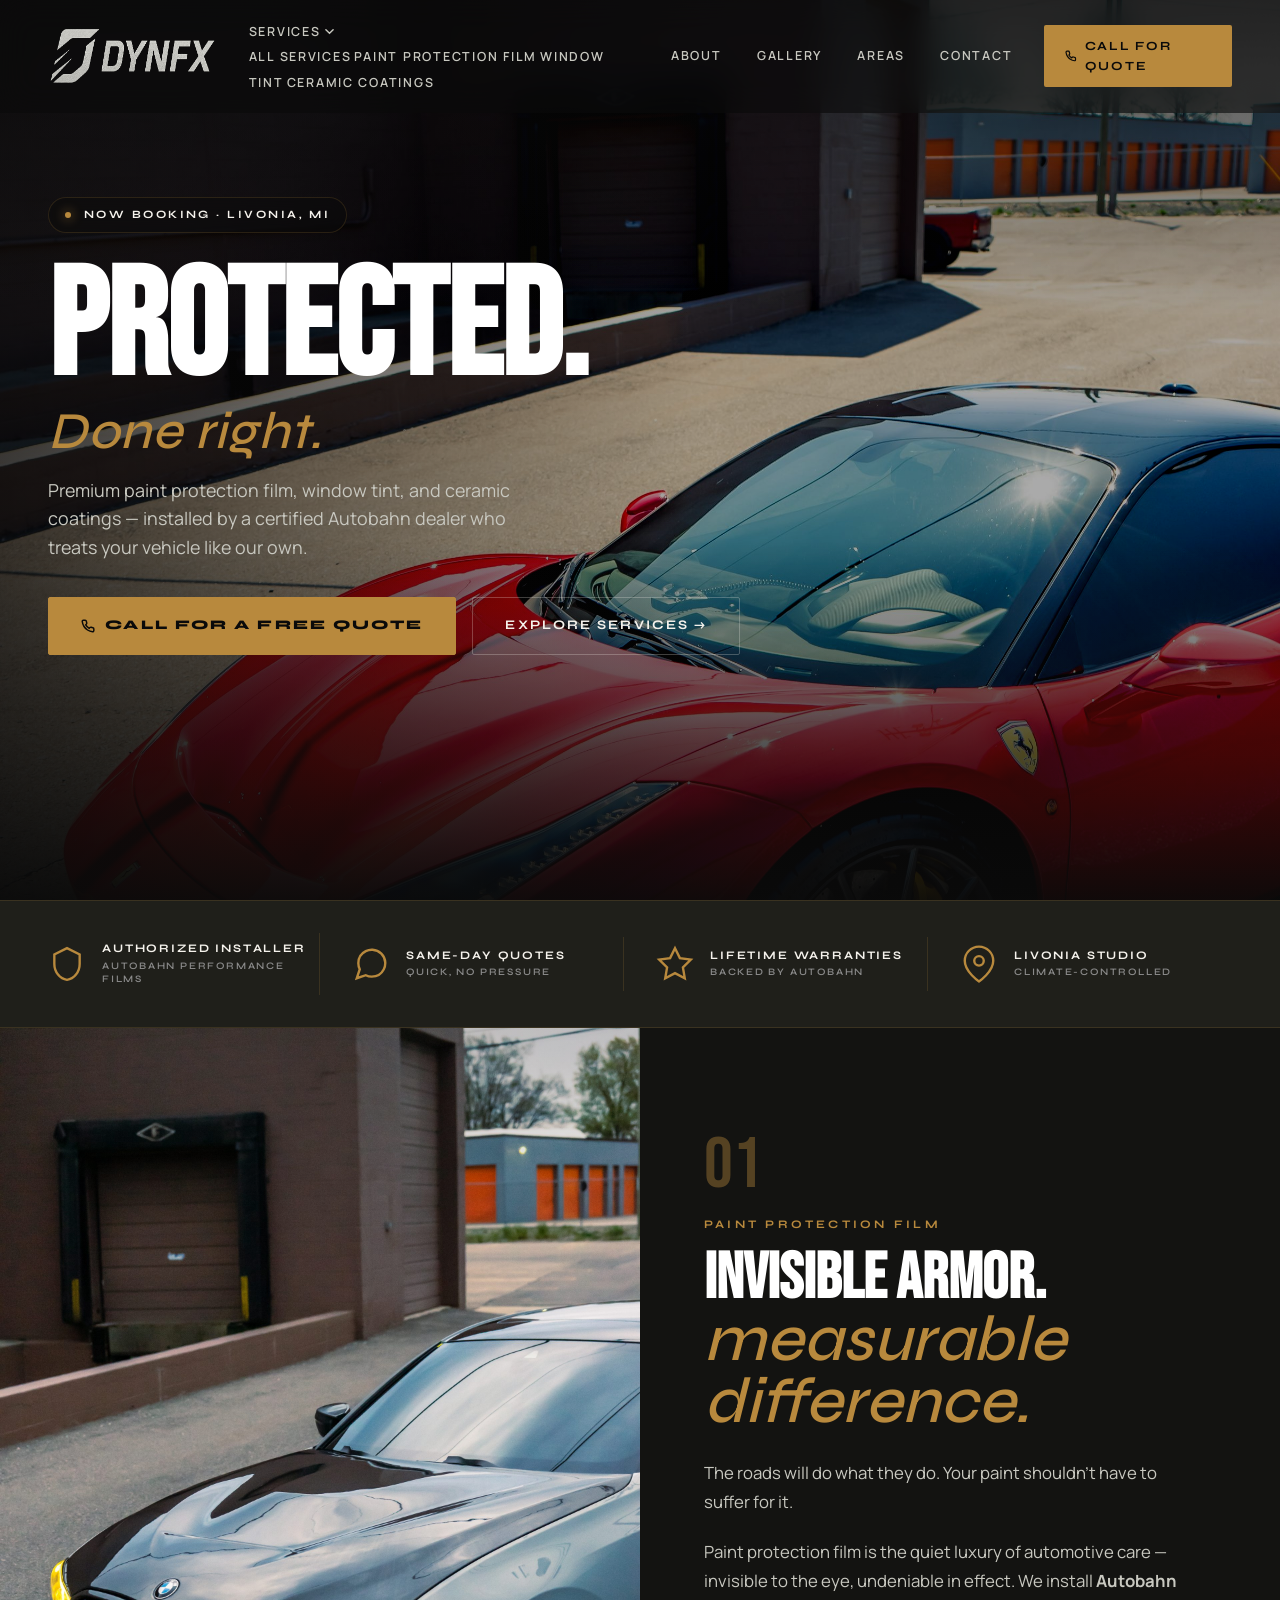
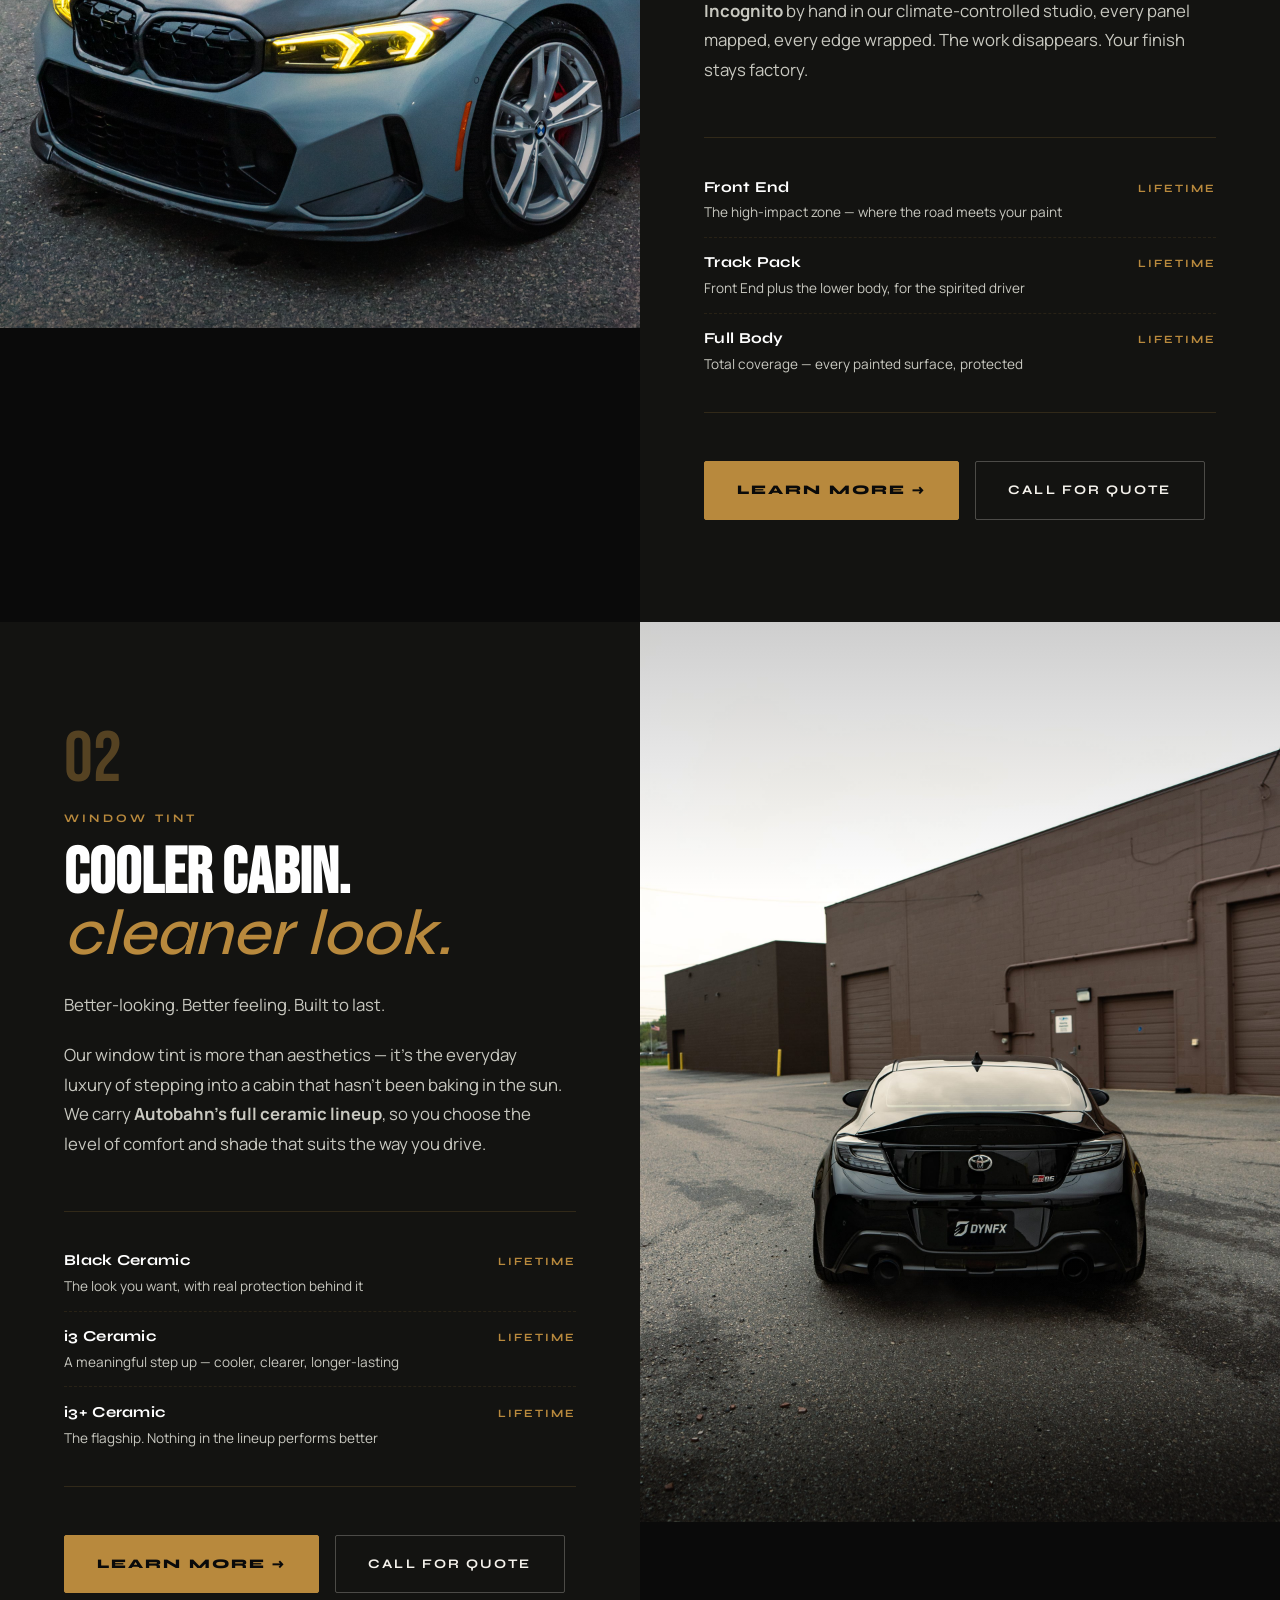
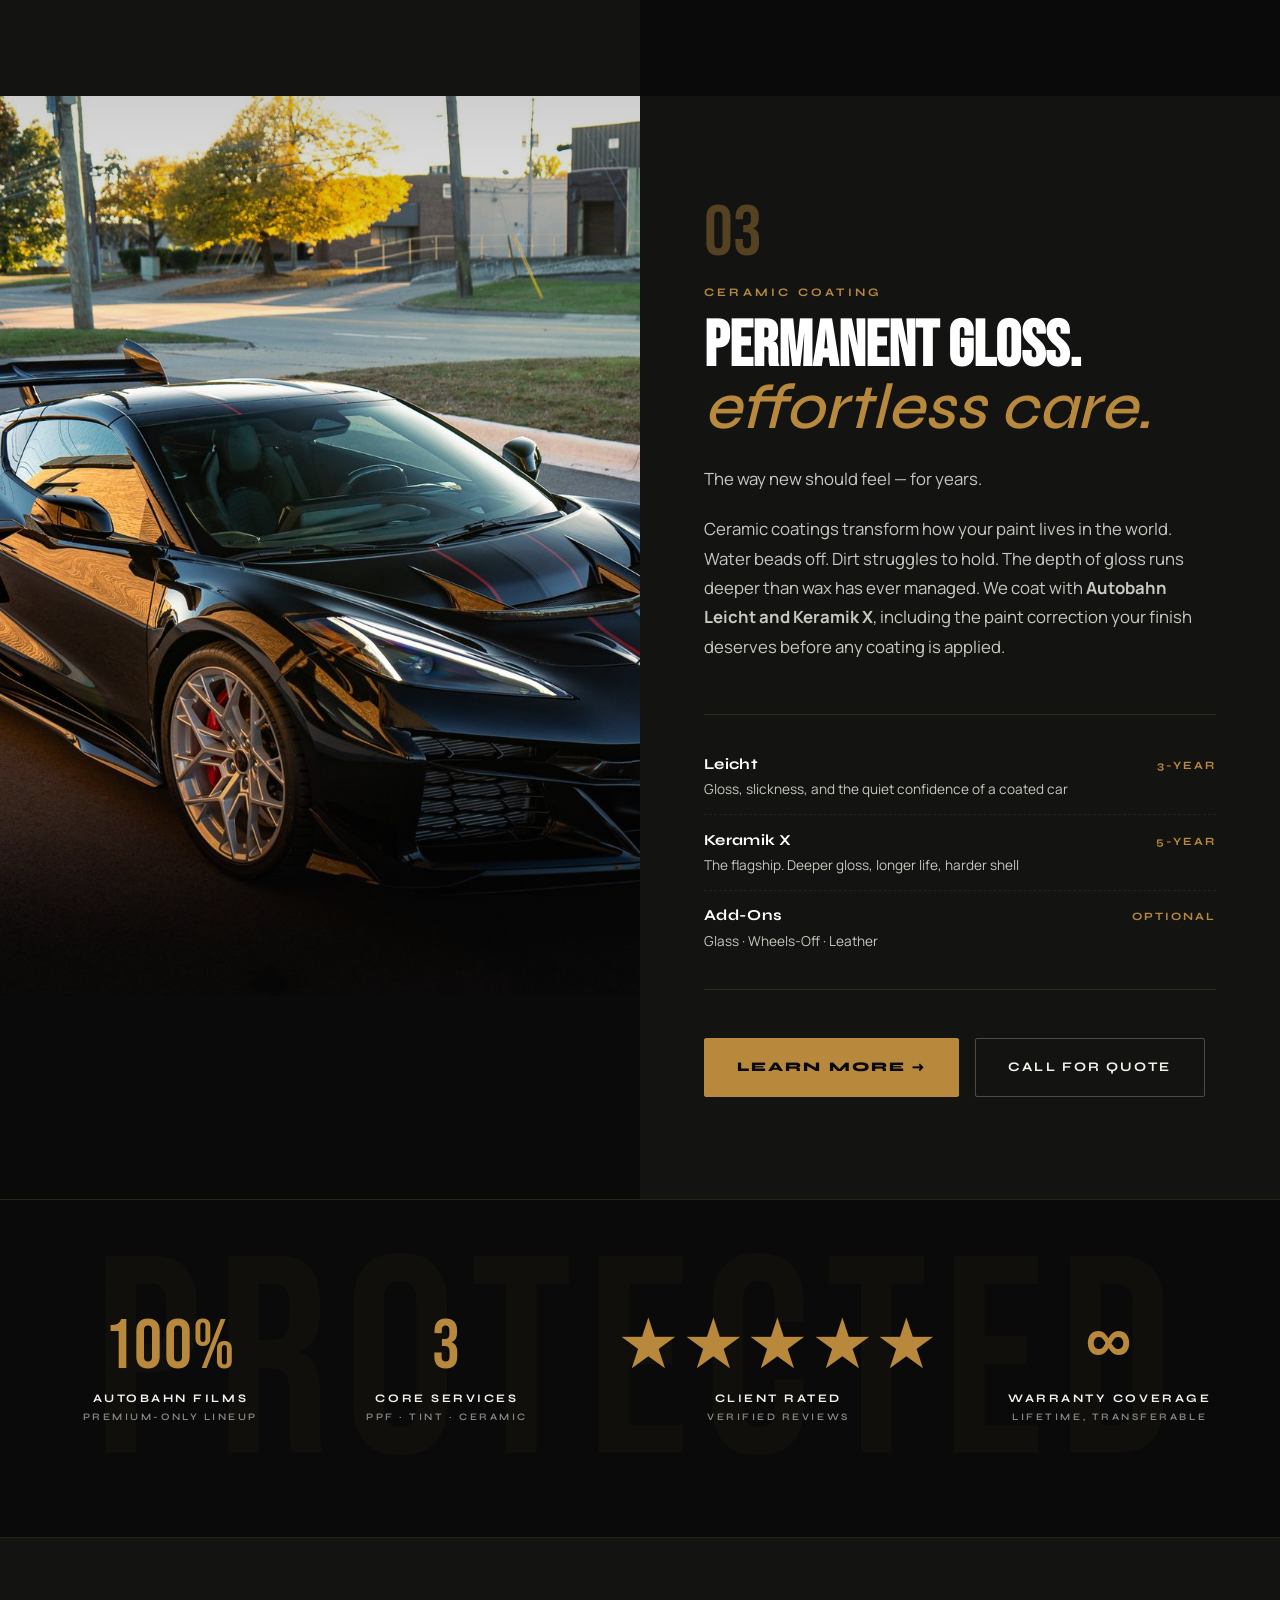
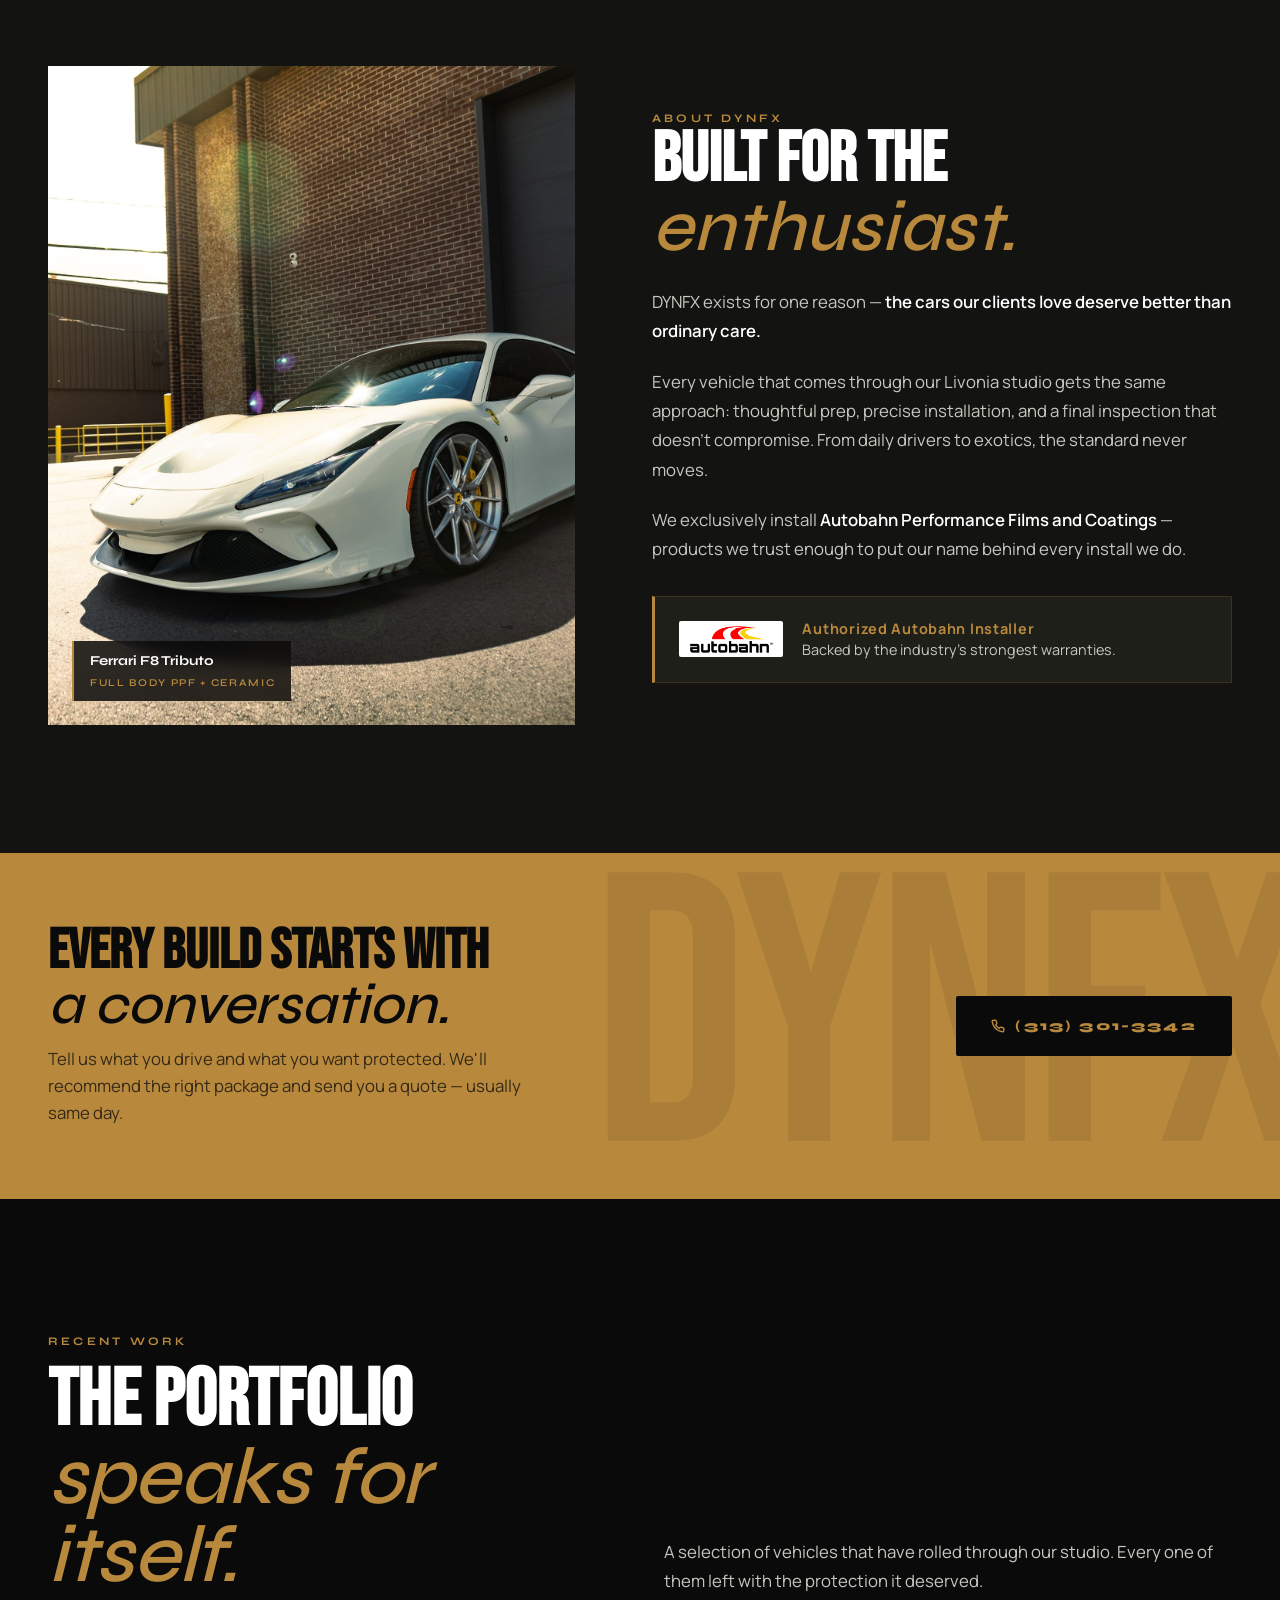
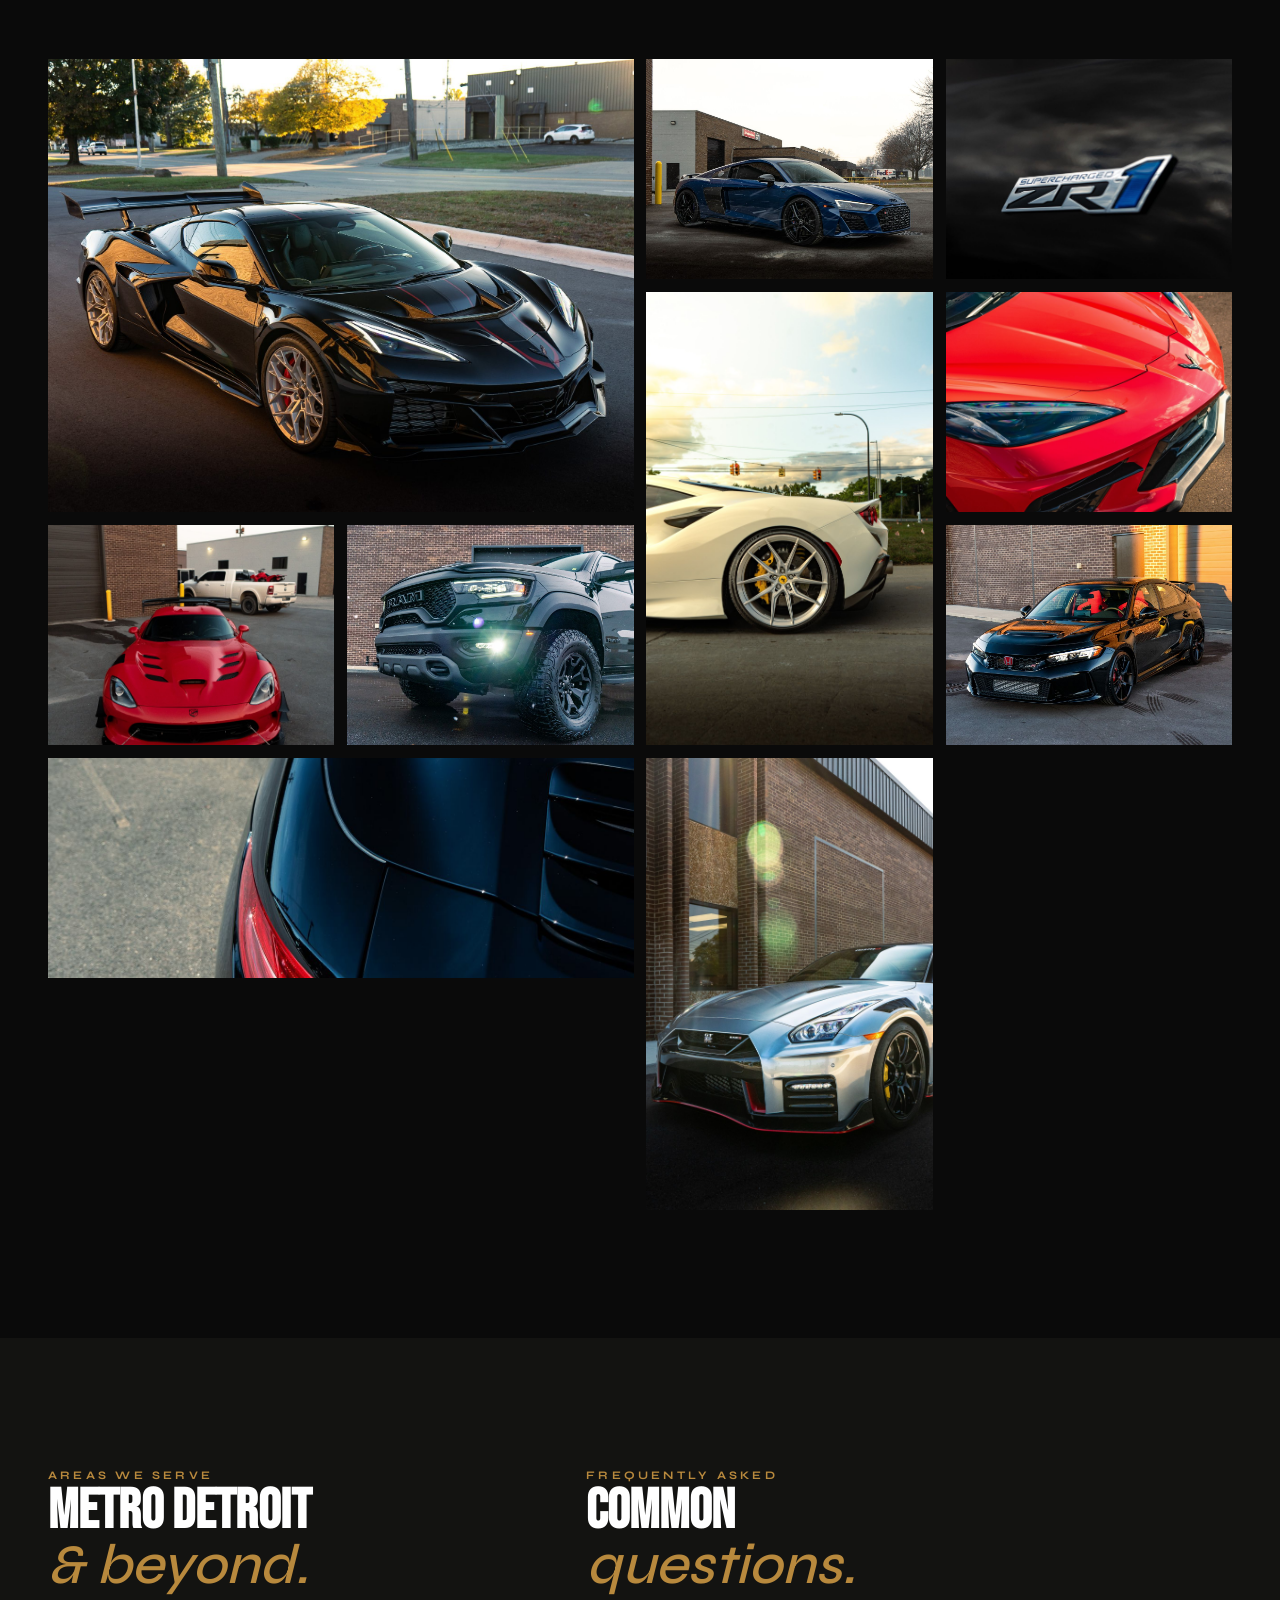
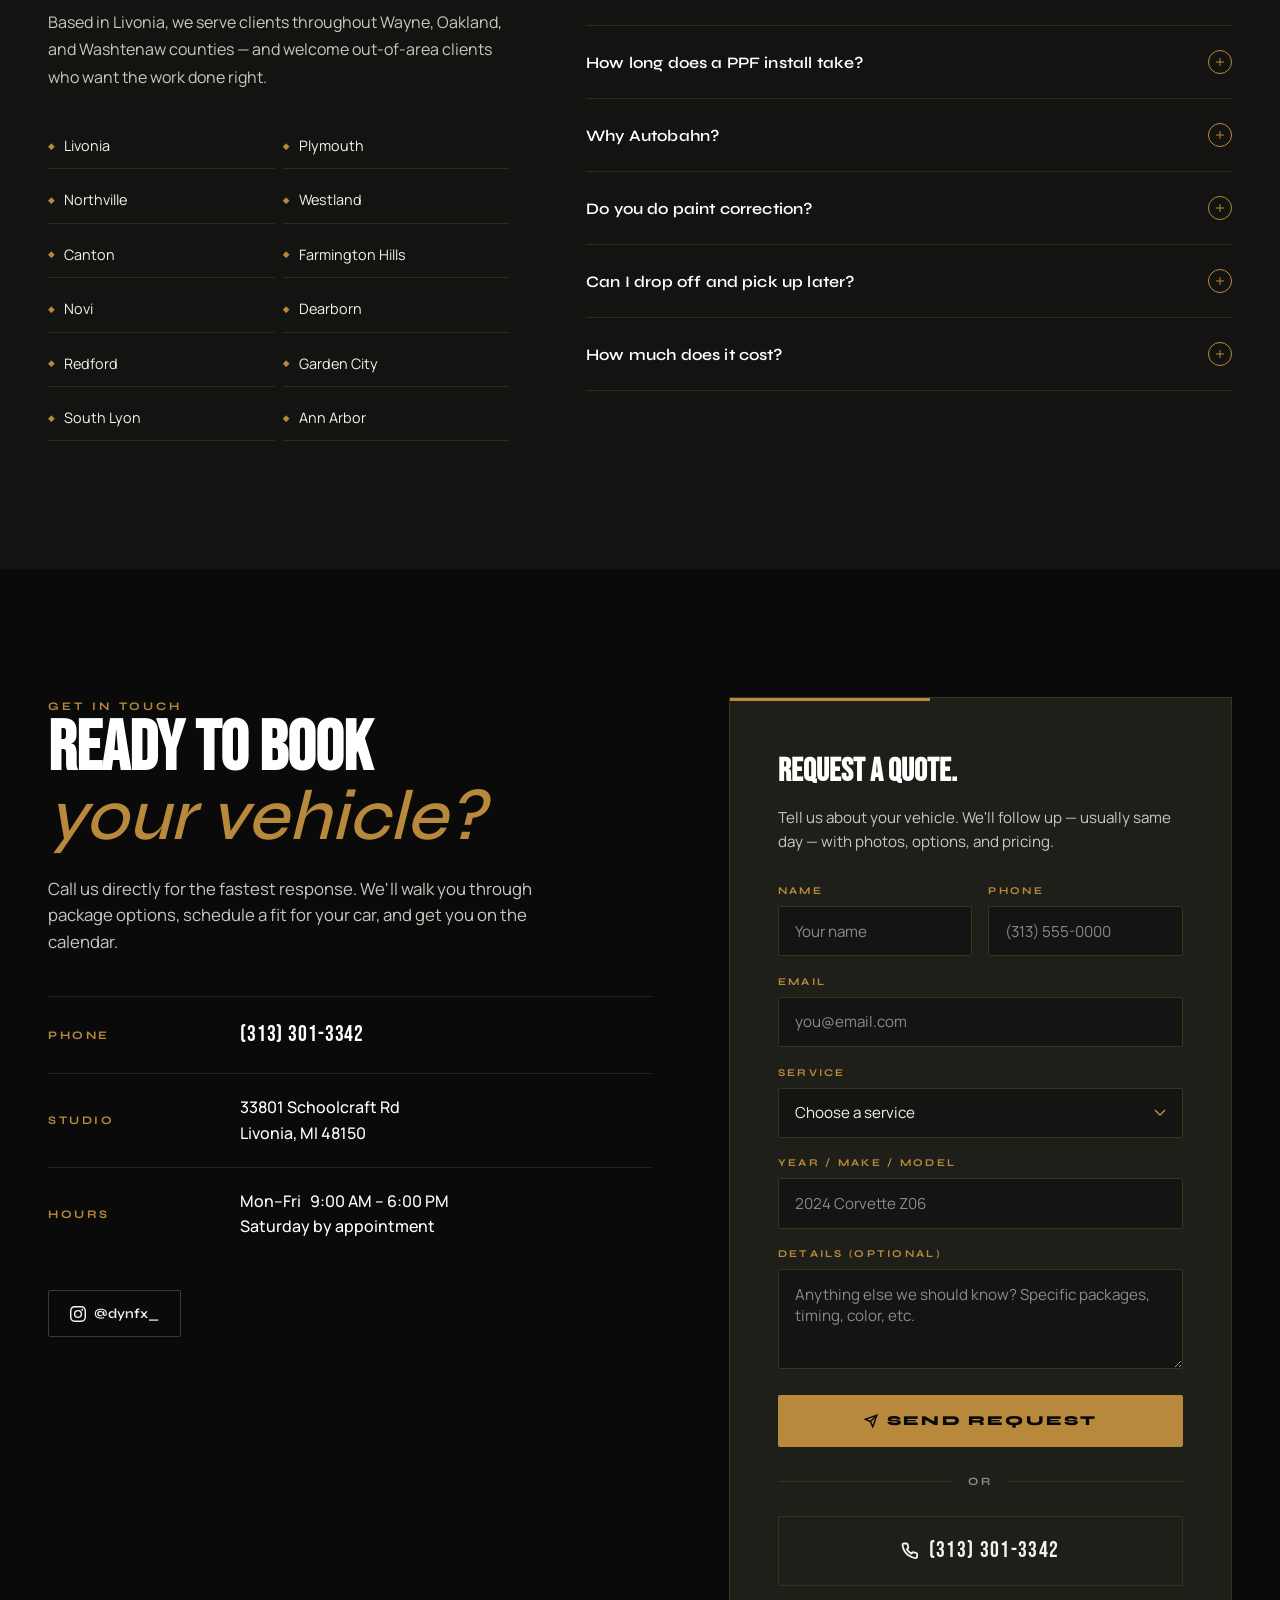
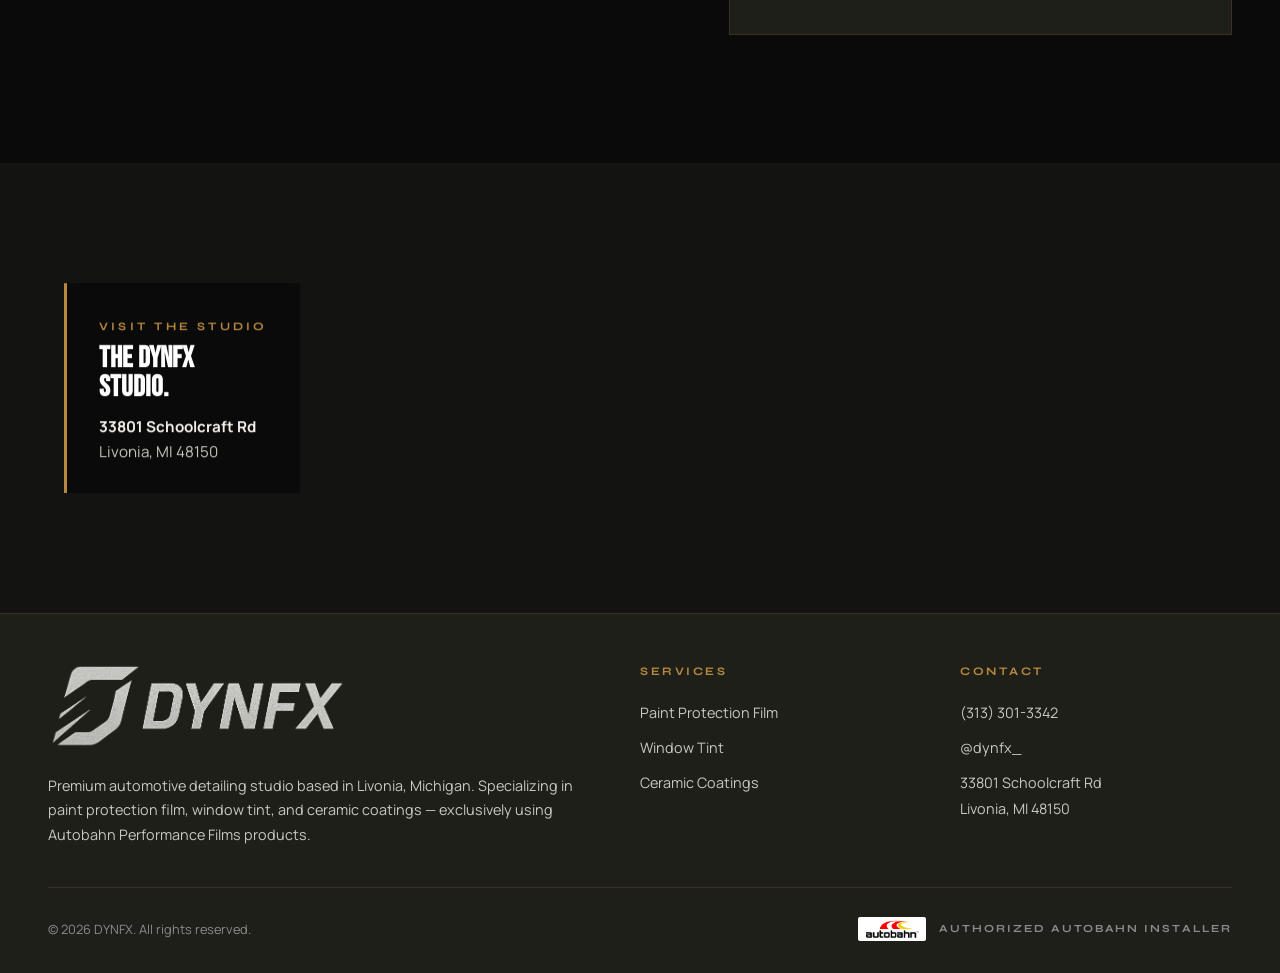
==== commit 6cf5bccf: "Add files via upload" ====
--- a/index.html
+++ b/index.html
@@ -1426,7 +1426,18 @@
   <div class="header-inner">
     <a href="#" class="brand"><img src="images/logo-dynfx-transparent.png" alt="DYNFX"></a>
     <nav class="nav" id="nav">
-      <a href="#services">Services</a>
+      <div class="nav-services">
+        <a href="#services" class="nav-services-trigger">
+          Services
+          <svg class="nav-caret" width="9" height="9" viewBox="0 0 10 10" aria-hidden="true"><path d="M1 3l4 4 4-4" stroke="currentColor" stroke-width="1.6" fill="none" stroke-linecap="round"/></svg>
+        </a>
+        <div class="nav-services-menu">
+          <a href="#services">All Services</a>
+          <a href="paint-protection-film.html">Paint Protection Film</a>
+          <a href="window-tint.html">Window Tint</a>
+          <a href="ceramic-coatings.html">Ceramic Coatings</a>
+        </div>
+      </div>
       <a href="#about">About</a>
       <a href="#gallery">Gallery</a>
       <a href="#areas">Areas</a>
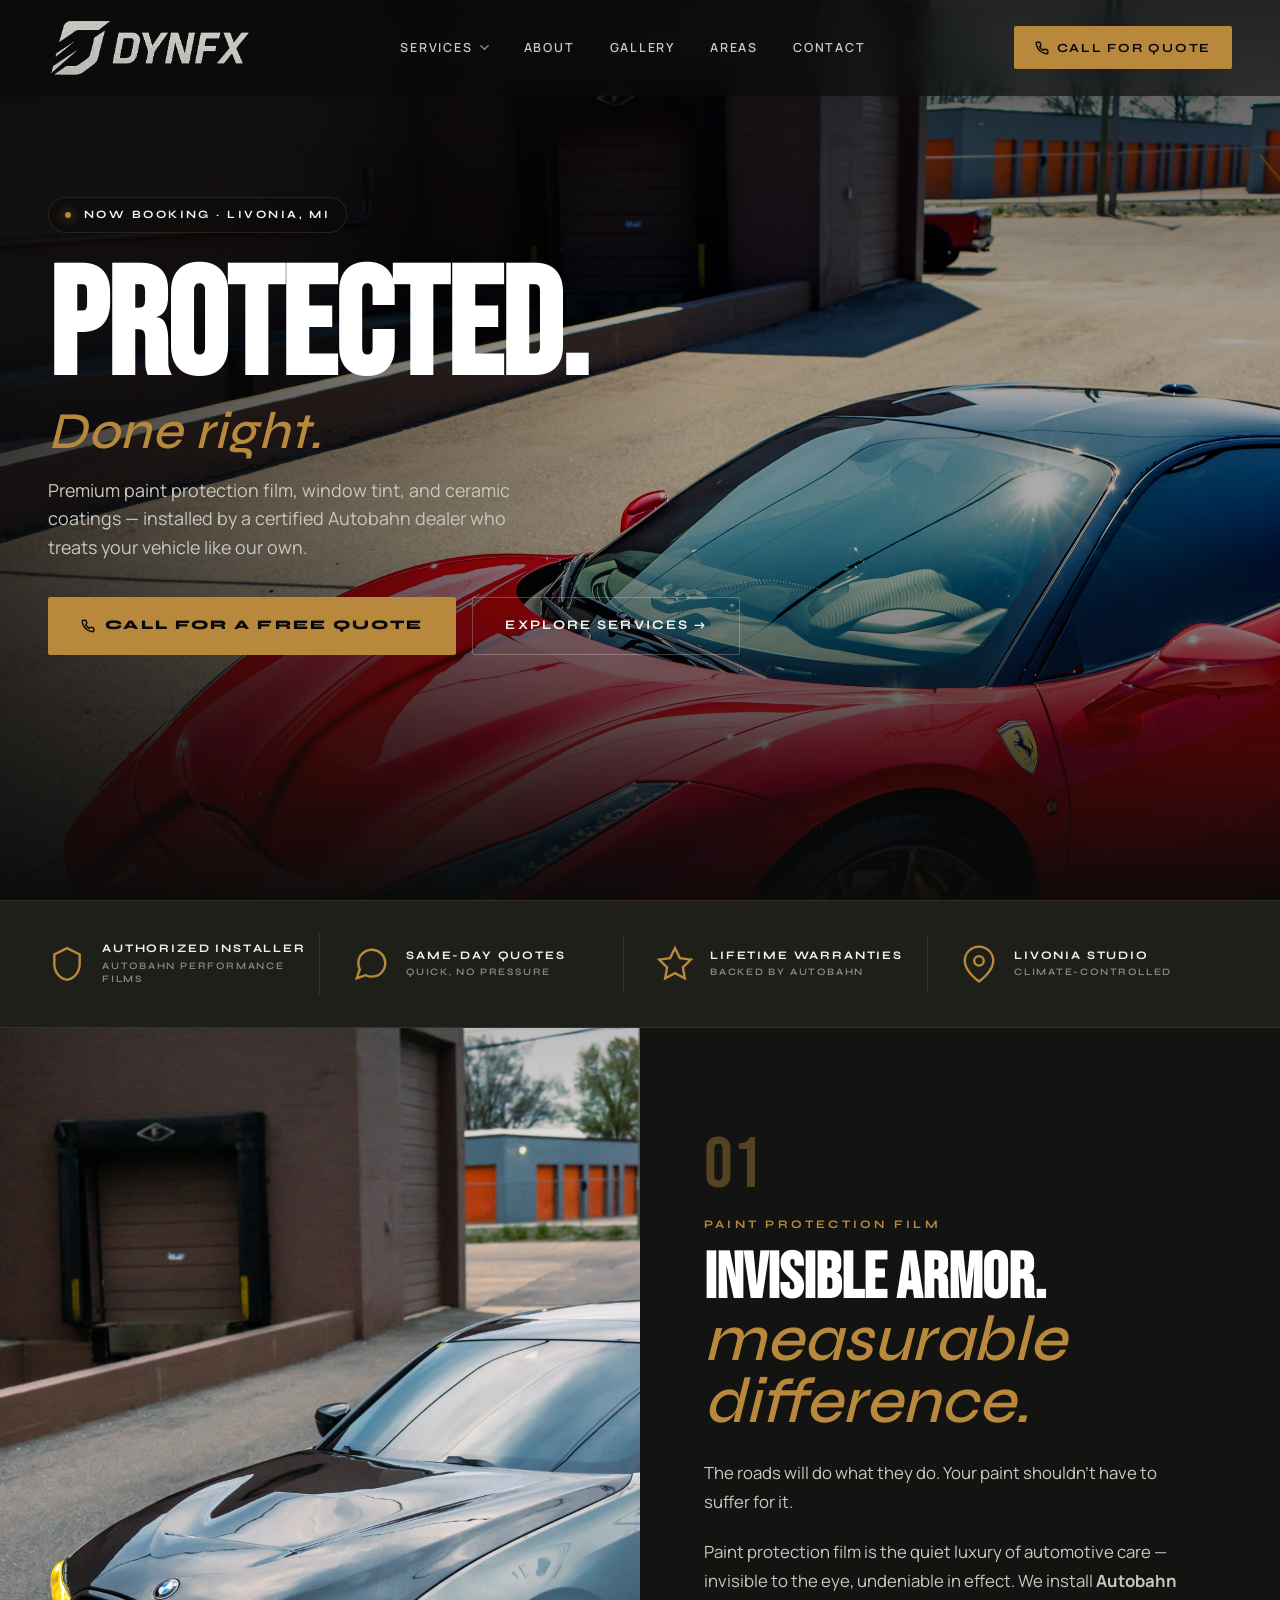
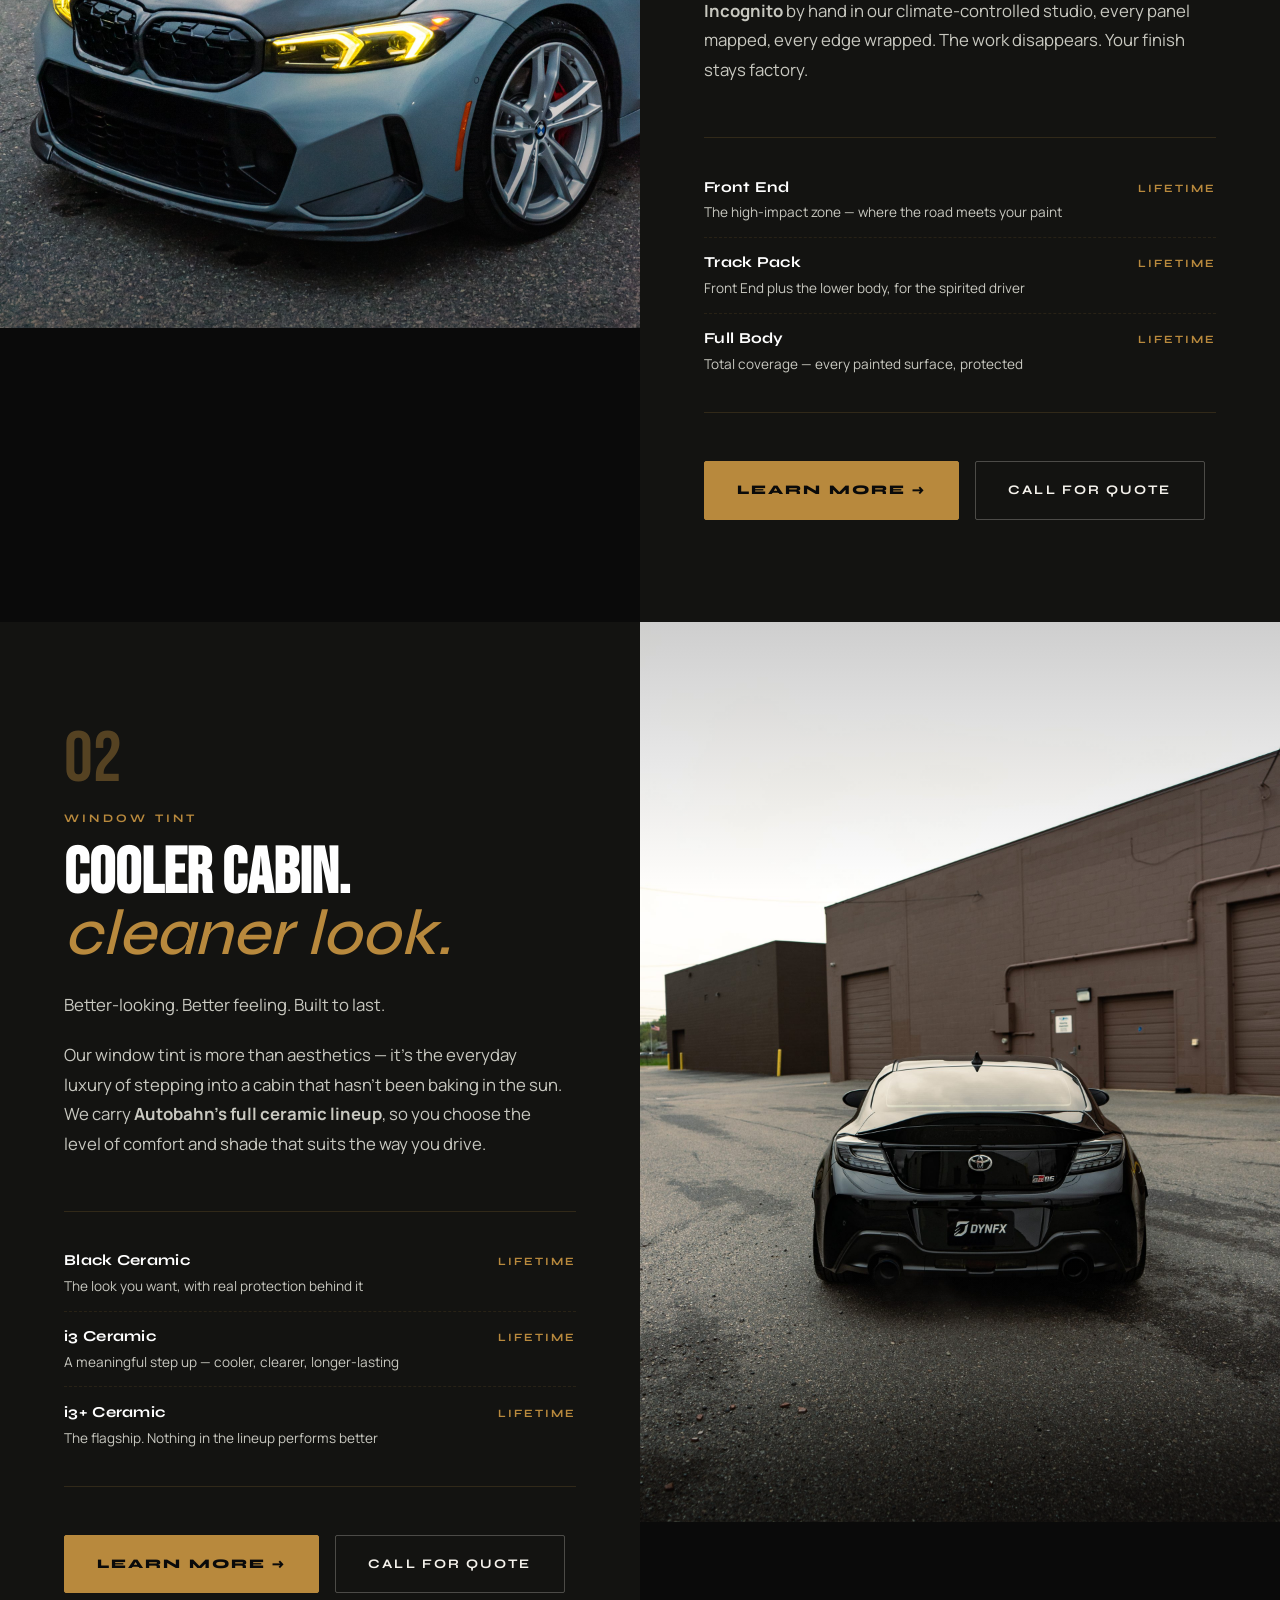
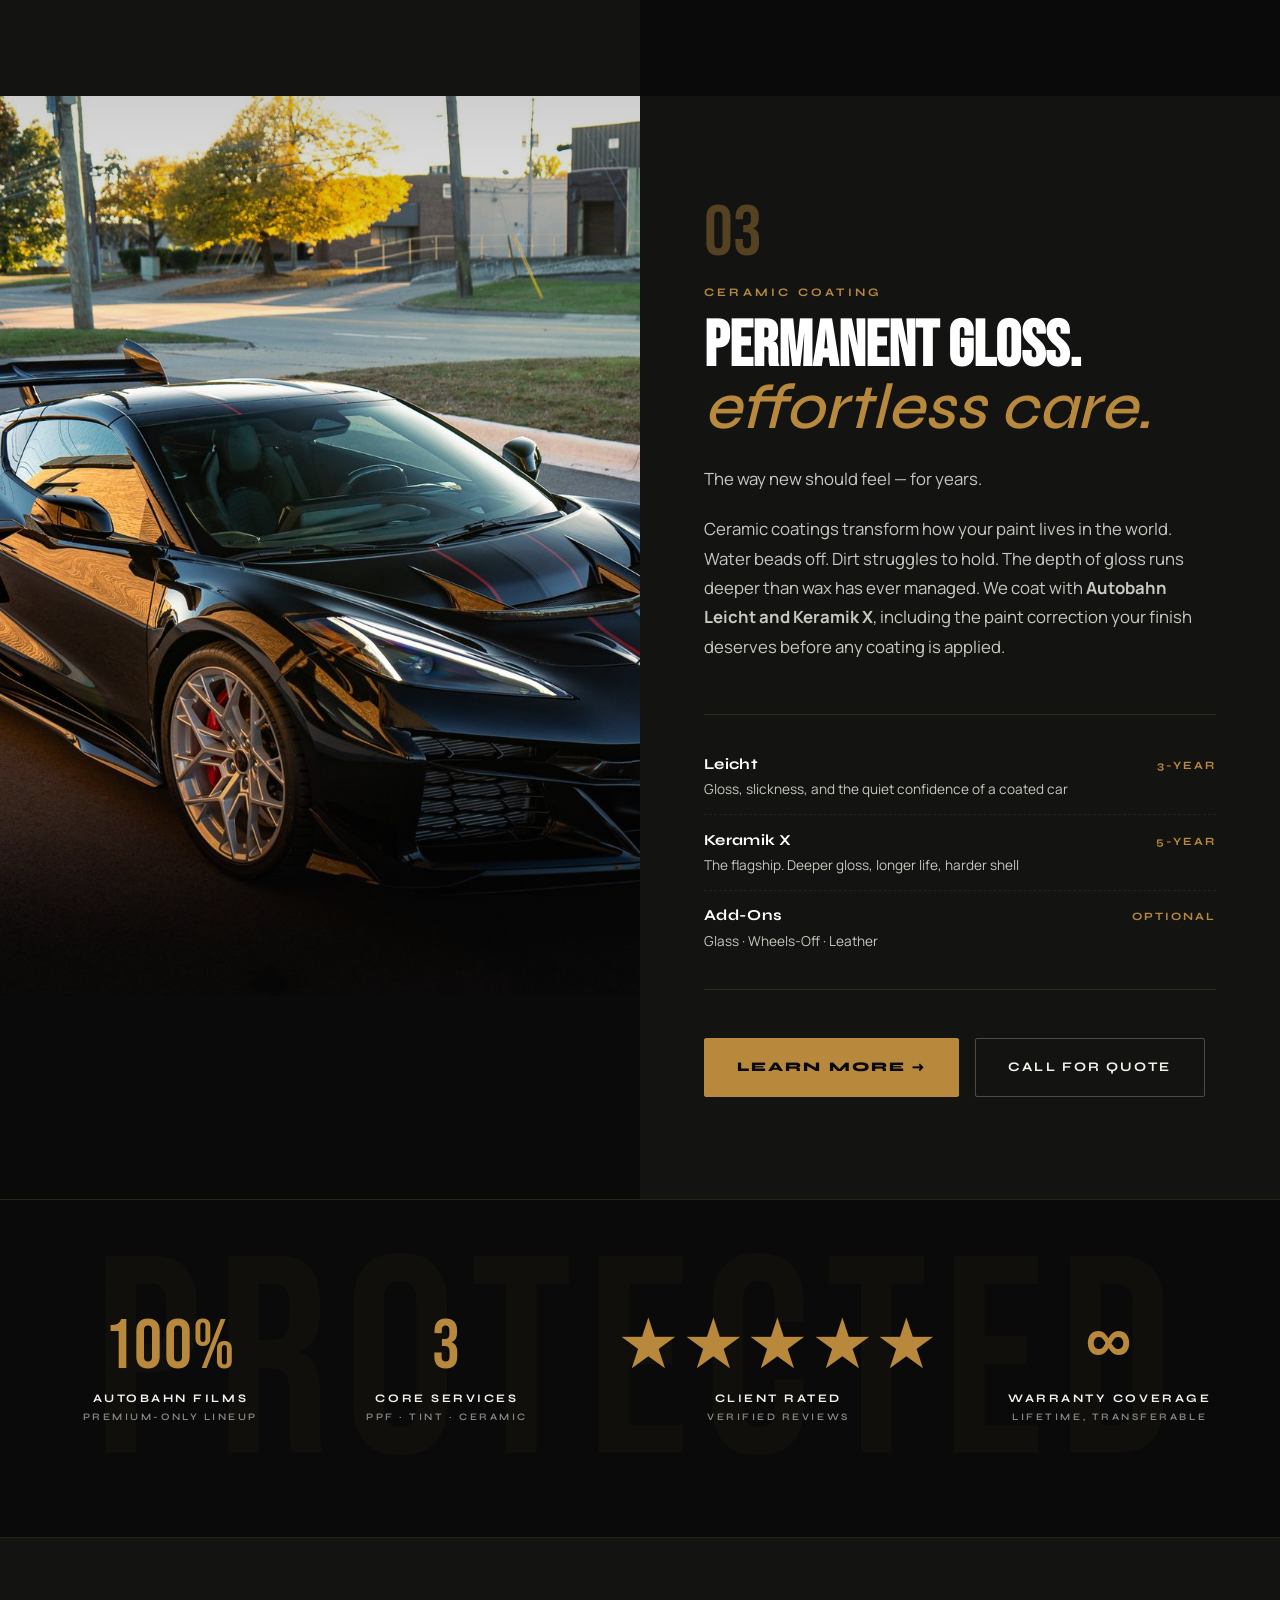
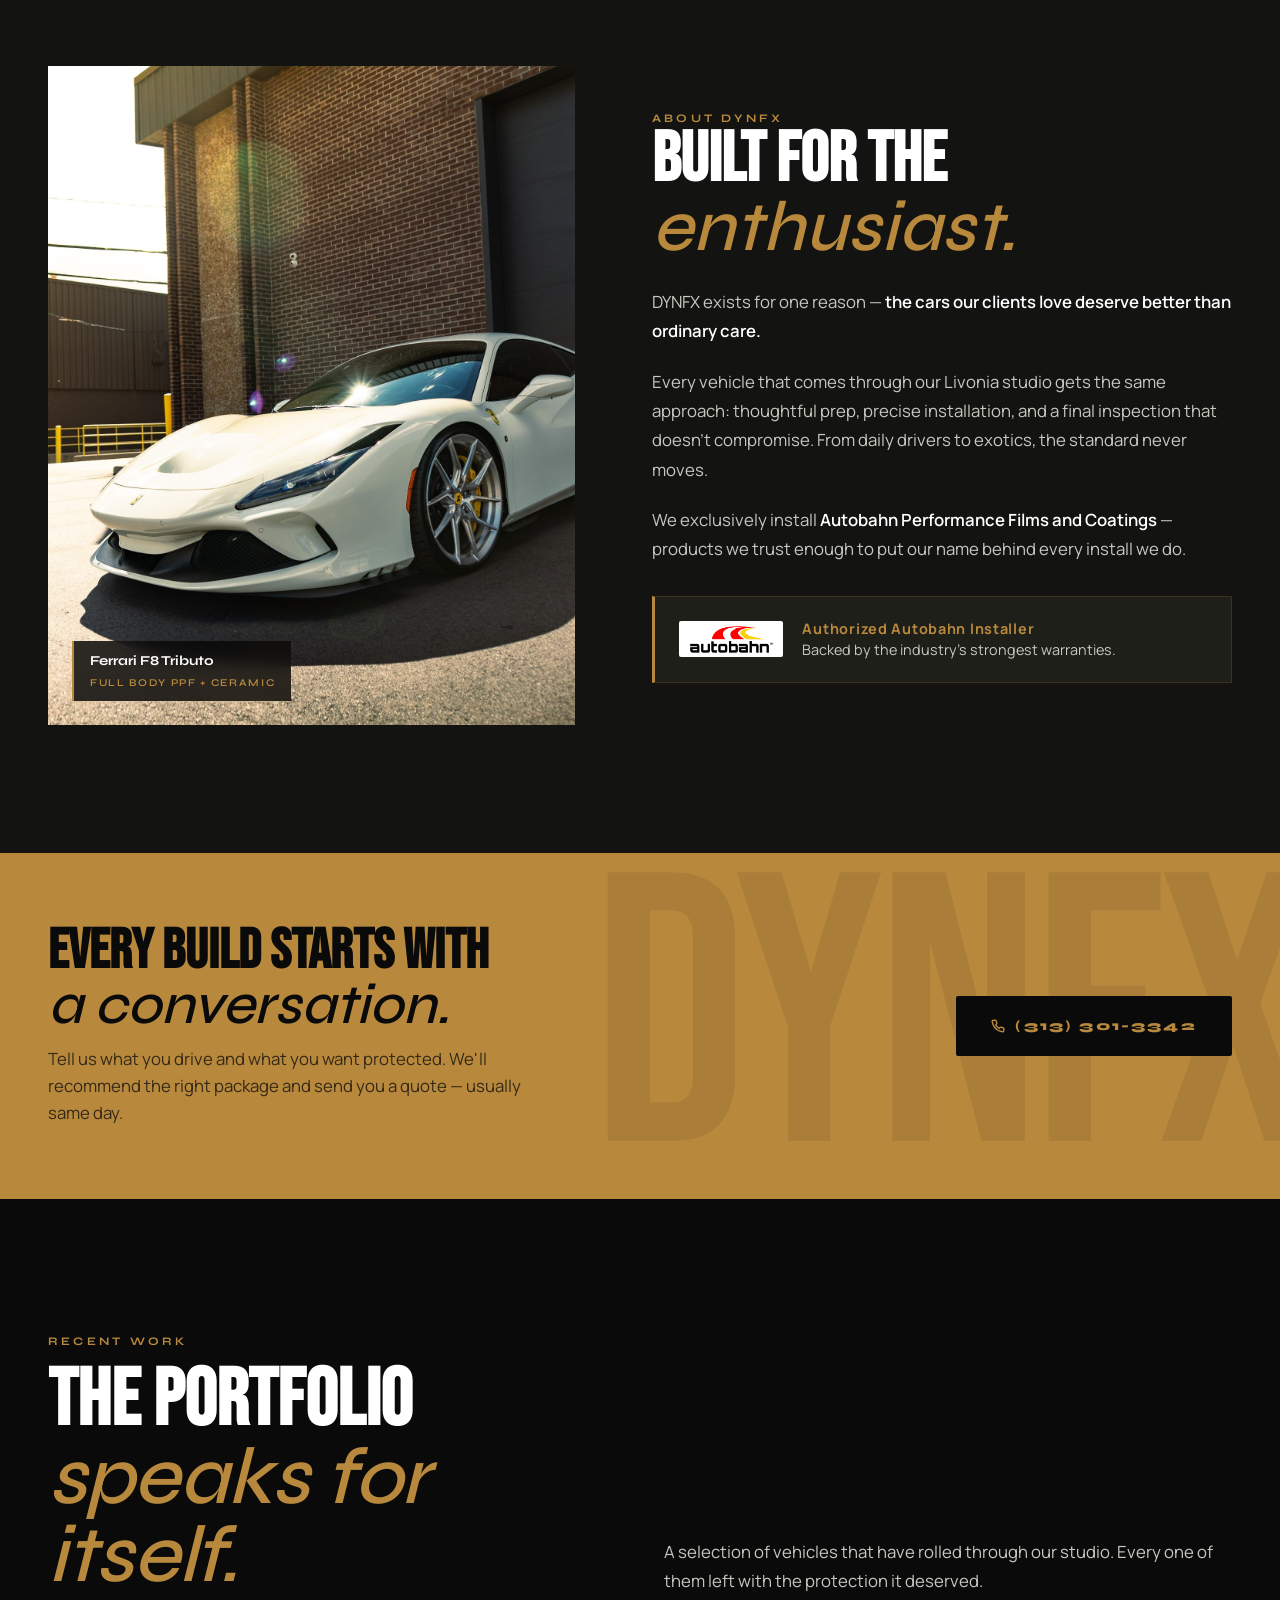
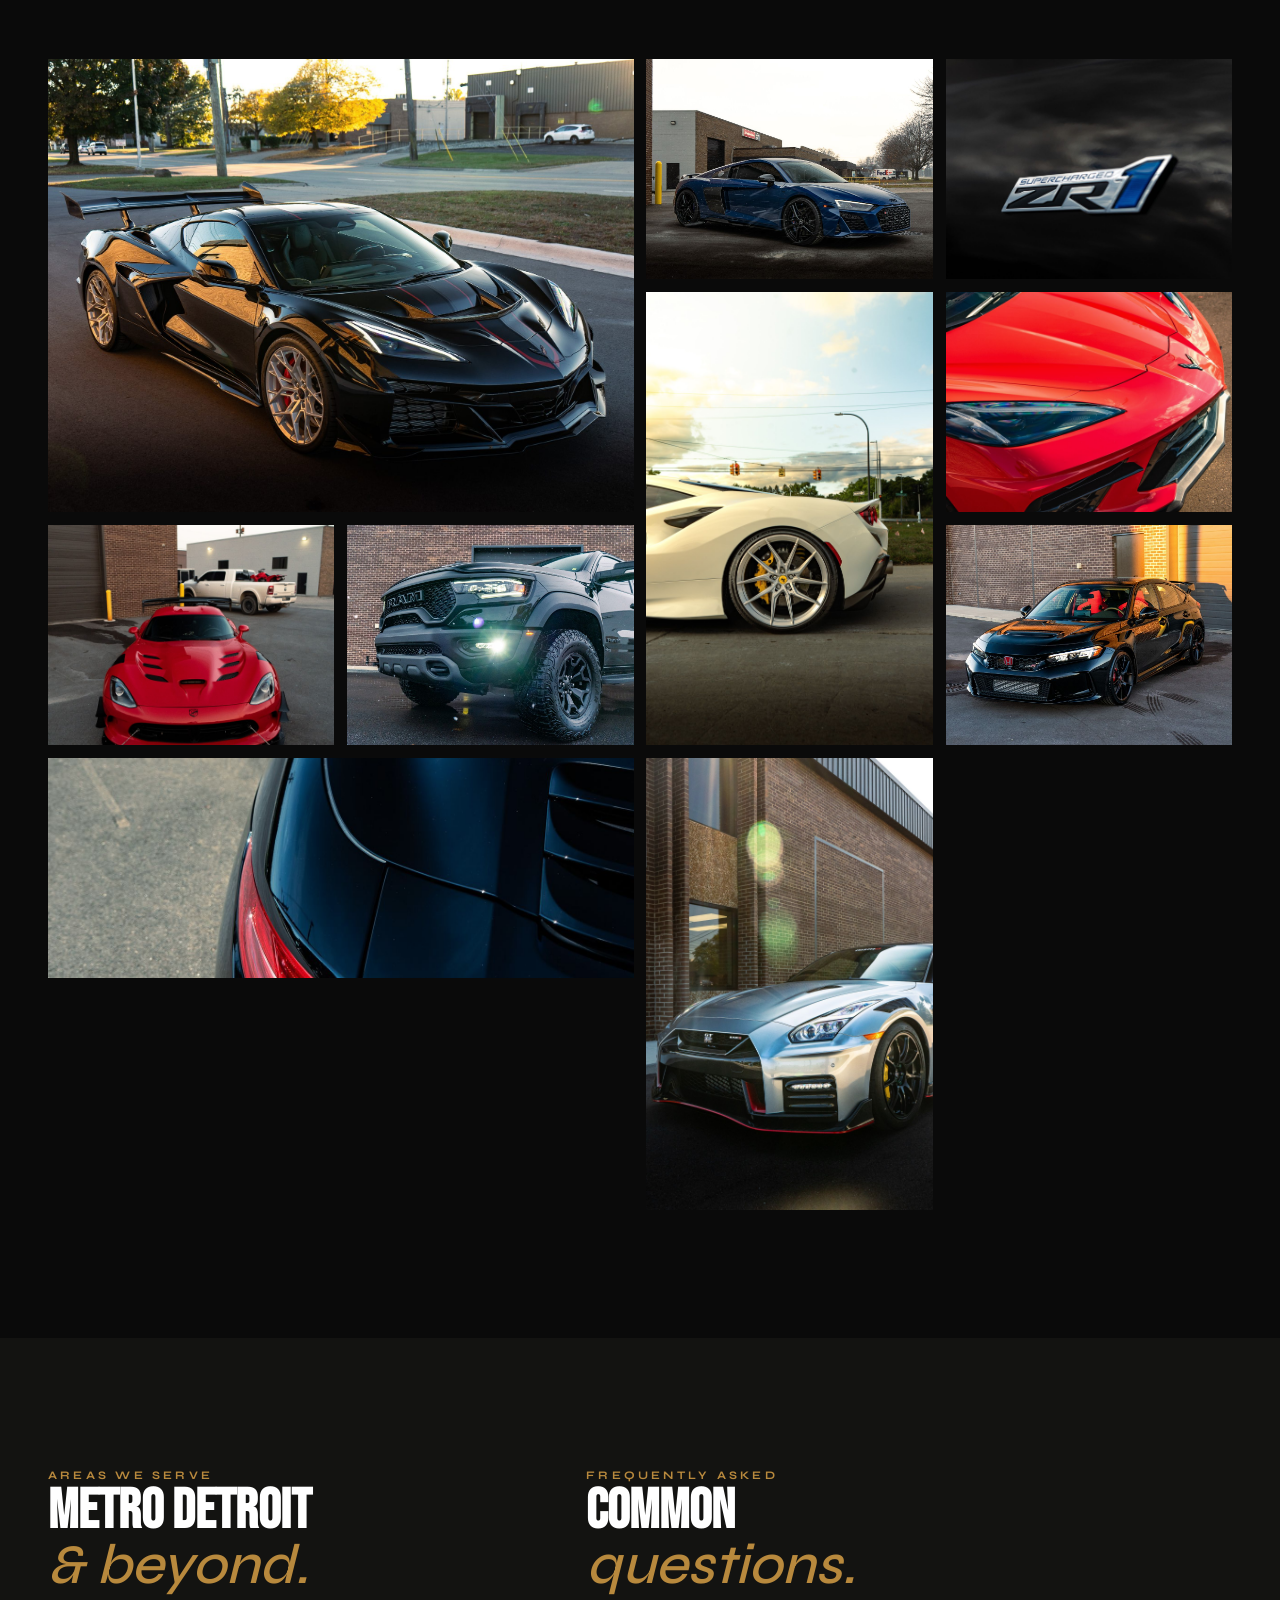
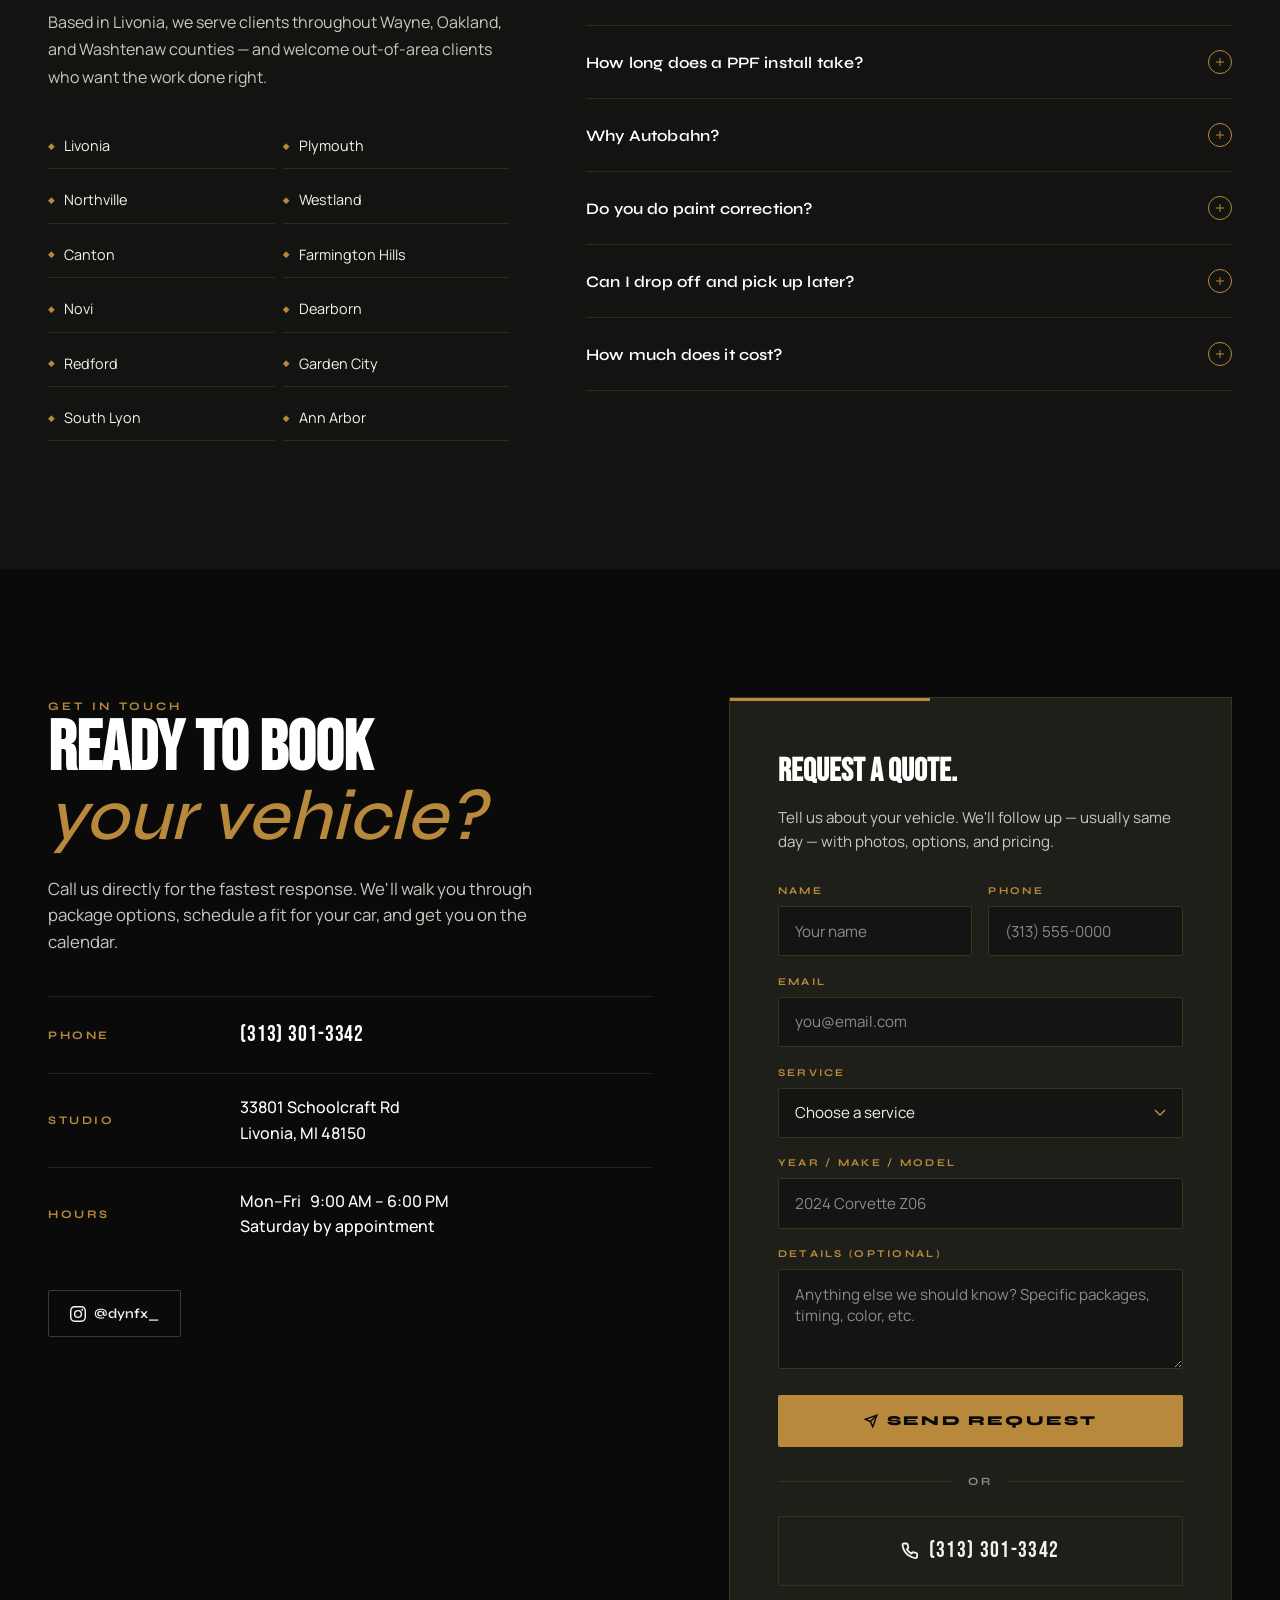
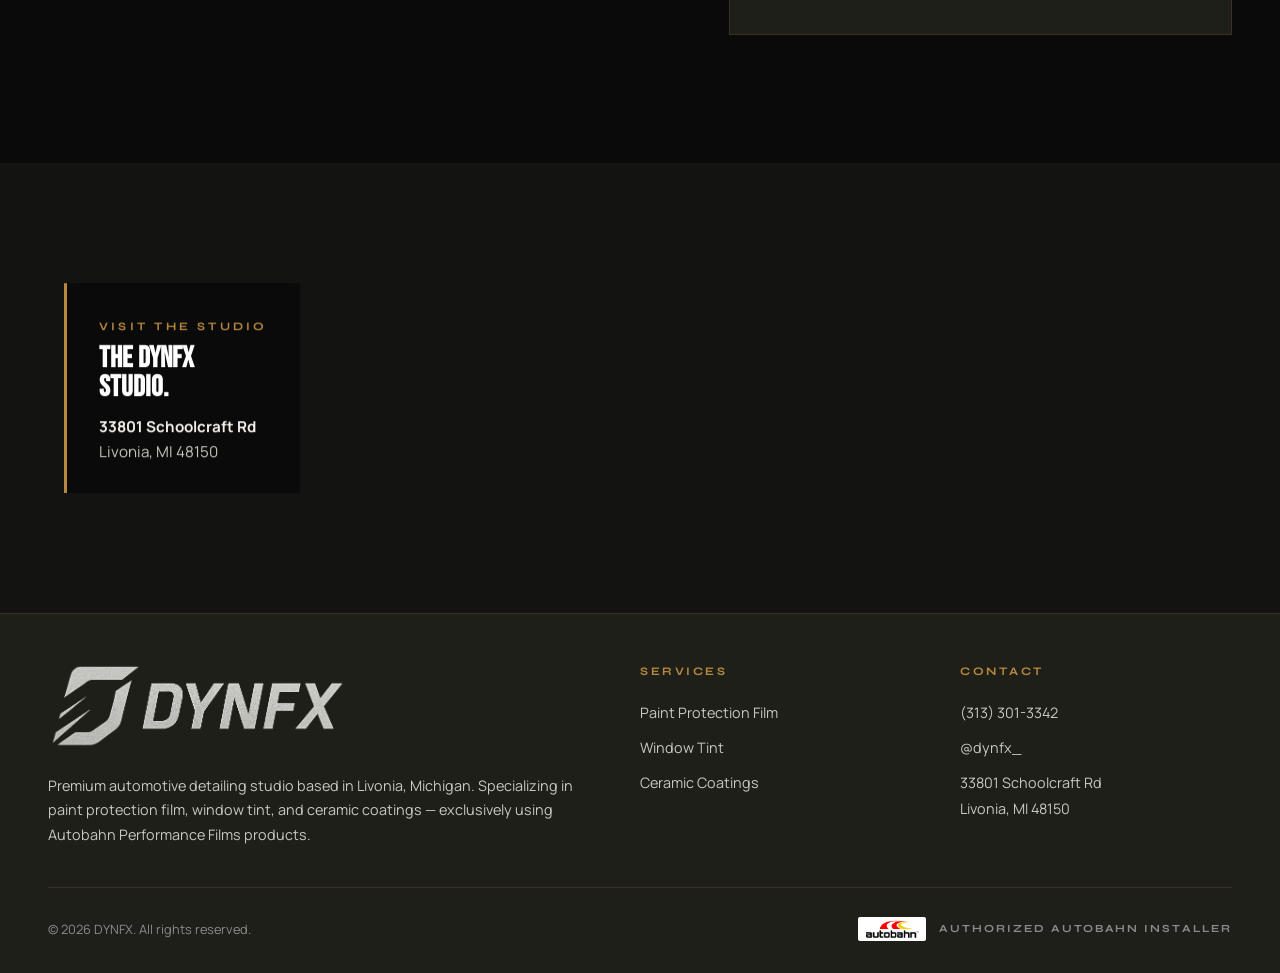
==== commit 5ac18ac8: "Add files via upload" ====
--- a/index.html
+++ b/index.html
@@ -1417,6 +1417,44 @@
     *, *::before, *::after { animation-duration: 0.01ms !important; transition-duration: 0.01ms !important; }
     .service-image-col .sticky-img { position: relative; }
   }
+
+  /* Services dropdown — inline backup to guarantee it works */
+  .nav-services { position: relative !important; display: inline-flex !important; align-items: center !important; }
+  .nav-services-trigger { display: inline-flex !important; align-items: center !important; gap: 0.45rem !important; cursor: pointer !important; }
+  .nav-caret { transition: transform 0.25s ease !important; opacity: 0.65 !important; flex-shrink: 0 !important; }
+  .nav-services:hover .nav-caret, .nav-services.open .nav-caret { transform: rotate(180deg) !important; opacity: 1 !important; }
+  .nav-services-menu {
+    position: absolute !important; top: 100% !important; left: -1rem !important; margin-top: 14px !important;
+    background: #131311 !important; border: 1px solid rgba(184,137,61,0.18) !important;
+    min-width: 240px !important; padding: 0.4rem 0 !important;
+    display: none !important; flex-direction: column !important;
+    z-index: 100 !important; box-shadow: 0 18px 40px rgba(0,0,0,0.55) !important;
+  }
+  .nav-services-menu::before { content: '' !important; position: absolute !important; top: -14px !important; left: 0 !important; right: 0 !important; height: 14px !important; }
+  .nav-services:hover .nav-services-menu, .nav-services.open .nav-services-menu { display: flex !important; }
+  .nav-services-menu a {
+    font-size: 0.72rem !important; padding: 0.75rem 1.25rem !important;
+    letter-spacing: 0.14em !important; text-transform: uppercase !important;
+    white-space: nowrap !important; border-left: 2px solid transparent !important;
+    transition: all 0.2s ease !important;
+  }
+  .nav-services-menu a:hover, .nav-services-menu a.dropdown-active {
+    background: #1a1a17 !important; border-left-color: #b8893d !important; color: #d4a855 !important;
+  }
+  .nav-services-menu a::after { display: none !important; }
+  @media (max-width: 700px) {
+    .nav-services { flex-direction: column !important; align-items: center !important; gap: 1rem !important; }
+    .nav-services-trigger { font-size: 1.15rem !important; }
+    .nav-services-trigger .nav-caret { display: none !important; }
+    .nav-services-menu {
+      position: static !important; display: flex !important; flex-direction: column !important;
+      background: transparent !important; border: none !important; box-shadow: none !important;
+      padding: 0 !important; min-width: 0 !important; margin-top: 0 !important; gap: 0.85rem !important; align-items: center !important;
+    }
+    .nav-services-menu::before { display: none !important; }
+    .nav-services-menu a { border-left: none !important; padding: 0 !important; text-align: center !important; font-size: 0.92rem !important; letter-spacing: 0.08em !important; color: #8a8a8a !important; }
+    .nav-services-menu a:hover, .nav-services-menu a.dropdown-active { background: transparent !important; color: #d4a855 !important; }
+  }
 </style>
 </head>
 <body>
